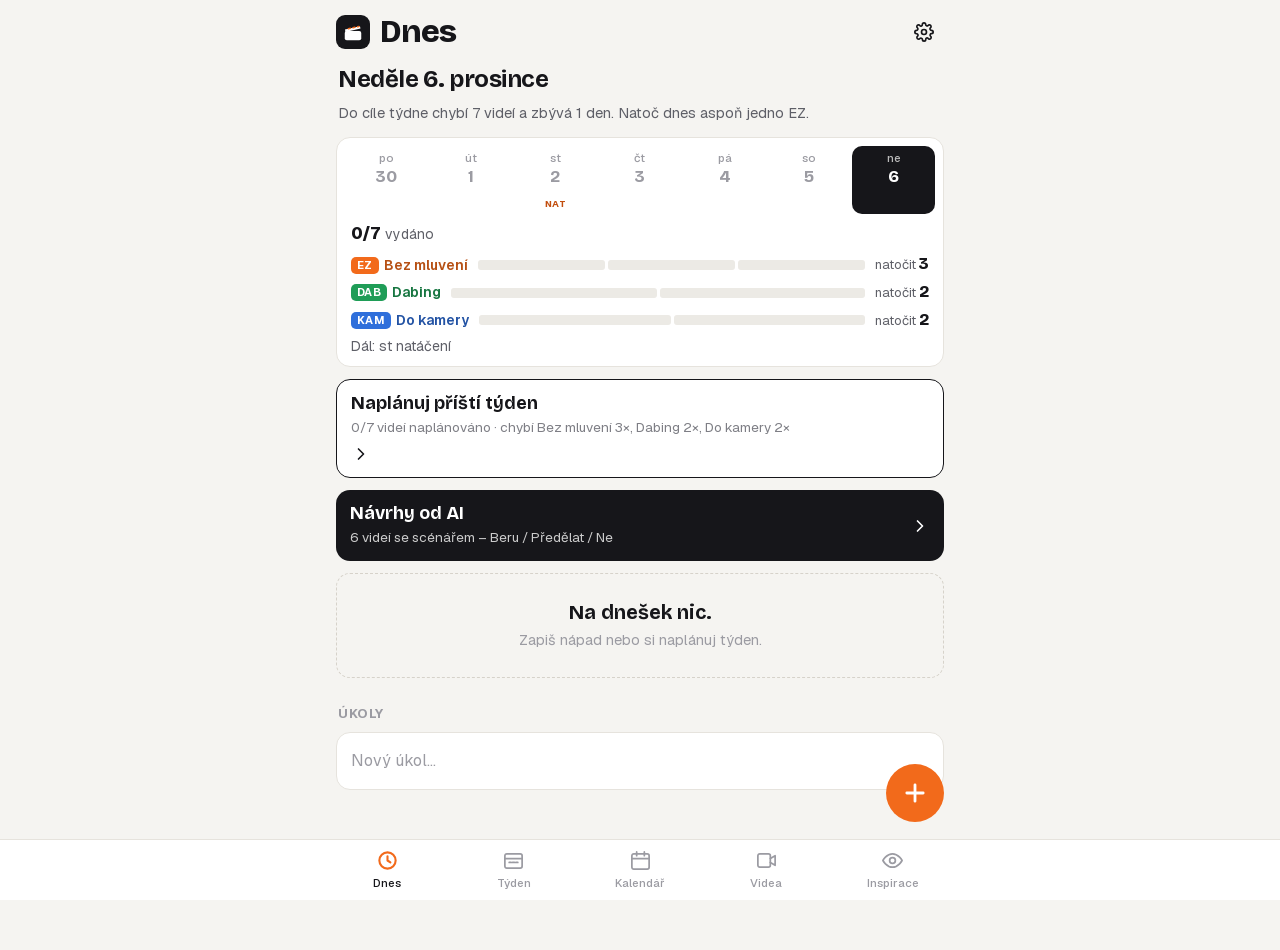
==== studio/index.html @ c2308251 "Studio 5.6.2: Návrhy od AI si pamatují původní znění, Claude se učí z tvých přepisů - Beru uloží k v" ====
<!doctype html>
<html lang="cs">
<head>
<meta charset="utf-8">
<meta name="viewport" content="width=device-width,initial-scale=1,maximum-scale=1,viewport-fit=cover">
<title>Studio</title>
<meta name="theme-color" content="#F5F4F1">
<meta name="apple-mobile-web-app-capable" content="yes">
<meta name="mobile-web-app-capable" content="yes">
<meta name="apple-mobile-web-app-status-bar-style" content="default">
<meta name="apple-mobile-web-app-title" content="Studio">
<link rel="manifest" href="manifest.webmanifest">
<link rel="apple-touch-icon" href="icons/apple-touch-icon.png">
<link rel="icon" href="icons/icon-192.png">
<link rel="preload" href="fonts/bricolage-latin.woff2" as="font" type="font/woff2" crossorigin>
<link rel="preload" href="fonts/geist-latin.woff2" as="font" type="font/woff2" crossorigin>
<style>
@font-face{font-family: 'Bricolage Grotesque'; font-style: normal; font-weight: 600 800; font-stretch: 100%; font-display: swap; src: url(fonts/bricolage-latin-ext.woff2) format('woff2'); unicode-range: U+0100-02BA, U+02BD-02C5, U+02C7-02CC, U+02CE-02D7, U+02DD-02FF, U+0304, U+0308, U+0329, U+1D00-1DBF, U+1E00-1E9F, U+1EF2-1EFF, U+2020, U+20A0-20AB, U+20AD-20C4, U+2113, U+2C60-2C7F, U+A720-A7FF;}
@font-face{font-family: 'Bricolage Grotesque'; font-style: normal; font-weight: 600 800; font-stretch: 100%; font-display: swap; src: url(fonts/bricolage-latin.woff2) format('woff2'); unicode-range: U+0000-00FF, U+0131, U+0152-0153, U+02BB-02BC, U+02C6, U+02DA, U+02DC, U+0304, U+0308, U+0329, U+2000-206F, U+20AC, U+2122, U+2191, U+2193, U+2212, U+2215, U+FEFF, U+FFFD;}
@font-face{font-family: 'Geist'; font-style: normal; font-weight: 400 700; font-display: swap; src: url(fonts/geist-latin-ext.woff2) format('woff2'); unicode-range: U+0100-02BA, U+02BD-02C5, U+02C7-02CC, U+02CE-02D7, U+02DD-02FF, U+0304, U+0308, U+0329, U+1D00-1DBF, U+1E00-1E9F, U+1EF2-1EFF, U+2020, U+20A0-20AB, U+20AD-20C4, U+2113, U+2C60-2C7F, U+A720-A7FF;}
@font-face{font-family: 'Geist'; font-style: normal; font-weight: 400 700; font-display: swap; src: url(fonts/geist-latin.woff2) format('woff2'); unicode-range: U+0000-00FF, U+0131, U+0152-0153, U+02BB-02BC, U+02C6, U+02DA, U+02DC, U+0304, U+0308, U+0329, U+2000-206F, U+20AC, U+2122, U+2191, U+2193, U+2212, U+2215, U+FEFF, U+FFFD;}
:root{
  --bg:#F5F4F1;--surf:#FFFFFF;--sunk:#ECEAE5;--line:#E6E3DD;--line2:#D6D2CA;
  --ink:#16161A;--tx2:#5E5F67;--tx3:#9B9BA2;
  --brand:#F26A1B;--brand-ink:#C24E0E;--brand-soft:#FFF0E5;
  --bad:#C2362B;
  --pub:#1F9D57;--pub-soft:#E2F4E9;--pub-ink:#157444;
  --fd:'Bricolage Grotesque',ui-sans-serif,system-ui,sans-serif;
  --fb:'Geist',ui-sans-serif,-apple-system,system-ui,sans-serif;
  --r:14px;--safe-b:env(safe-area-inset-bottom,0px);--safe-t:env(safe-area-inset-top,0px);
  color-scheme:light;
}
*{box-sizing:border-box;-webkit-tap-highlight-color:transparent;touch-action:manipulation}
[hidden]{display:none!important}
html,body{margin:0;background:var(--bg);color:var(--ink);font:16px/1.45 var(--fb);-webkit-font-smoothing:antialiased;font-feature-settings:"tnum" 0}
body{min-height:100dvh;padding-top:var(--safe-t)}
button,input,select,textarea{font:inherit;color:inherit}
button{cursor:pointer;border:0;background:none;padding:0}
a{color:var(--brand-ink)}
svg{width:20px;height:20px;fill:none;stroke:currentColor;stroke-width:2;stroke-linecap:round;stroke-linejoin:round;flex:none}
.wrap{max-width:640px;margin:0 auto;padding:0 16px}
main.wrap{padding-bottom:calc(160px + var(--safe-b))}

/* hlavička */
.top{position:sticky;top:0;z-index:5;background:var(--bg)}
.top .wrap{display:flex;align-items:center;gap:10px;height:64px}
.logo{width:34px;height:34px;border-radius:9px;background:var(--ink);display:grid;place-items:center;flex:none}
.logo svg{width:22px;height:22px;stroke:none}
.top h1{font:800 32px/1 var(--fd);letter-spacing:-.03em;margin:0;flex:1}
#topx{display:flex;gap:6px}

/* spodní lišta */
.tabs{position:fixed;left:0;right:0;bottom:0;z-index:6;background:var(--surf);border-top:1px solid var(--line);padding-bottom:var(--safe-b)}
.tabs .wrap{display:flex;padding:0 4px}
.tabs button{flex:1;display:flex;flex-direction:column;align-items:center;gap:3px;padding:9px 0 8px;font-size:11.5px;font-weight:500;color:var(--tx3)}
.tabs button svg{width:23px;height:23px;stroke-width:1.8}
.tabs button.on{color:var(--ink)}
.tabs button.on svg{color:var(--brand);stroke-width:2.2}

/* typografie */
h2{font:700 13px/1.2 var(--fb);letter-spacing:.04em;text-transform:uppercase;color:var(--tx3);margin:28px 2px 10px;display:flex;align-items:center;gap:8px}
h2 .cnt{color:var(--tx3);font-weight:500;letter-spacing:0}
.muted{color:var(--tx3);font-size:14.5px;margin:4px 2px 10px}
.hint{display:block;color:var(--tx3);font-size:13.5px;margin:6px 2px 0;text-decoration:none}
a.hint{color:var(--brand-ink)}
.hit{color:var(--brand)!important}
.late{color:var(--bad)}
.l{display:block;font-size:13px;font-weight:600;color:var(--tx2);margin:16px 2px 6px}
.date{font:700 24px/1.15 var(--fd);letter-spacing:-.02em;margin:2px 2px 16px;color:var(--ink)}

/* tlačítka */
.btn{display:inline-flex;align-items:center;justify-content:center;gap:6px;height:42px;padding:0 16px;border-radius:99px;background:var(--surf);border:1px solid var(--line2);font-size:15px;font-weight:600;white-space:nowrap;color:var(--ink)}
.btn:active{transform:scale(.98)}
.btn.sm{height:34px;padding:0 13px;font-size:14px}
.btn.pri{background:var(--brand);border-color:var(--brand);color:#fff}
.btn.full{width:100%}
.btn.big{height:52px;font-size:16.5px}
.btn.big svg{width:20px;height:20px;stroke-width:2.6}
.btn.quiet{background:none;border-color:transparent;color:var(--tx2)}
.btn.danger{color:var(--bad)}
.btn:disabled{opacity:.5}
.btn svg{width:17px;height:17px}
.ico{width:40px;height:40px;display:grid;place-items:center;border-radius:99px;color:var(--ink)}
.ico:active{background:var(--sunk)}
.ico.sm{width:30px;height:30px;color:var(--tx3)}
.ico.sm svg{width:16px;height:16px}
.btnrow{display:flex;gap:8px;flex-wrap:wrap;margin-top:12px}
.btnrow .btn{flex:1}
.btnrow.end .btn{flex:none}
.btnrow .sp{flex:1}
.btnrow input{flex:1;min-width:0}

/* formuláře */
input,textarea,select{width:100%;background:var(--surf);border:1px solid var(--line2);border-radius:12px;padding:11px 13px;font-size:16px;outline:none;-webkit-appearance:none;appearance:none}
input:focus,textarea:focus,select:focus{border-color:var(--ink)}
textarea{resize:none;line-height:1.45;display:block}
input::placeholder,textarea::placeholder{color:var(--tx3)}
.modal input+input,.modal input+textarea,.modal textarea+input{margin-top:8px}
.g2{display:grid;grid-template-columns:1fr 1fr;gap:8px;margin-top:8px}
.g2 input{margin:0!important}

/* seznamy */
.list{background:var(--surf);border:1px solid var(--line);border-radius:var(--r);overflow:hidden}
.row{display:flex;align-items:center;gap:12px;padding:12px 14px;border-top:1px solid var(--line);min-height:56px}
.list>.row:first-child,.list>:first-child{border-top:0}
.row .rt{flex:1;min-width:0}
.row .rt b{display:block;font-weight:600;font-size:16px;line-height:1.3;overflow-wrap:anywhere}
.row .rt small{display:block;color:var(--tx3);font-size:13.5px;margin-top:2px;overflow:hidden;text-overflow:ellipsis;white-space:nowrap}
.row .rt span{display:block}
.row .btns{display:flex;gap:6px;flex:none}
.row[data-open],.row[data-pick],.row[data-rb]{cursor:pointer}
.row .lbl{display:block;font-size:12px;font-weight:700;letter-spacing:.03em;text-transform:uppercase;color:var(--tx3);margin-bottom:1px}
.row.k-late .lbl{color:var(--bad)}
.row.k-pub .lbl,.row .lbl:not(.s):not(.t){}
.row.k-pub .lbl,.row .lbl.p{color:var(--pub-ink)}
.row.k-shoot .lbl,.row .lbl.s{color:var(--tx2)}
.row .lbl.t{color:var(--ink)}
.row.isdone .rt b{color:var(--tx3);text-decoration:line-through}
.row.add{padding:4px 6px}
.row.add input{border:0;padding:10px 8px}
.row.task{gap:10px}
.row.task .rt span{font-size:16px}
.tick{width:26px;height:26px;border-radius:50%;border:1.6px solid var(--line2);display:grid;place-items:center;flex:none;color:transparent}
.tick svg{width:15px;height:15px;stroke-width:3}
.row.task.done .tick{background:var(--brand);border-color:var(--brand);color:#fff}
.row.task.done .rt span{color:var(--tx3);text-decoration:line-through}
.okm{color:var(--brand);display:grid;place-items:center;width:34px}
.dot{width:9px;height:9px;border-radius:50%;flex:none;background:var(--line2)}
.dot.s-idea{background:var(--line2)}
.dot.s-script{background:none;box-shadow:inset 0 0 0 2px var(--ink)}
.dot.s-shot{background:none;box-shadow:inset 0 0 0 2.5px var(--brand)}
.dot.s-done{background:var(--brand)}
h2 .dot{width:8px;height:8px}
.num{text-align:right;flex:none}
.num b{display:block;font:800 21px/1.05 var(--fd);letter-spacing:-.02em}
.num small{display:block;color:var(--tx3);font-size:12px;margin-top:2px}

/* dnes */
.term{display:flex;align-items:baseline;gap:10px;padding:12px 14px;border-radius:var(--r);background:var(--ink);color:#fff;margin-bottom:12px}
.term b{font:700 18px/1.2 var(--fd);flex:1}
.term span{color:#FFB98F;font-weight:600;font-size:15px}
.shootday{display:flex;align-items:center;width:100%;text-align:left;gap:10px;padding:13px 14px;border-radius:var(--r);background:var(--brand-soft);border:1px solid #F8CFB3;margin-bottom:12px;color:var(--brand-ink)}
.shootday span{flex:1}.shootday b{display:block;font:700 18px/1.2 var(--fd)}.shootday small{color:var(--brand-ink);opacity:.8;font-size:13.5px}
.calm{padding:26px 16px;text-align:center;border:1px dashed var(--line2);border-radius:var(--r)}
.calm b{display:block;font:700 20px/1.2 var(--fd);margin-bottom:4px}
.calm span{color:var(--tx3);font-size:14.5px}
.quick{margin-top:20px}
.quick.top{margin:0 0 12px}
.quick input{height:50px;border-radius:99px;padding:0 20px;background:var(--surf)}

/* týden */
.wknav{display:flex;align-items:center;gap:6px;margin:0 -6px 10px}
.wknav b{flex:1;font:700 20px/1.2 var(--fd);letter-spacing:-.01em;padding-left:2px}
.modal .wknav b{font-size:17px}
.counter{padding:2px 2px 14px}
.counter .big{display:flex;align-items:baseline;gap:8px}
.counter .big b{font:800 48px/1 var(--fd);letter-spacing:-.04em}
.counter .big span{color:var(--tx2);font-size:15px}
.cchips{display:flex;flex-wrap:wrap;gap:6px;margin-top:10px}
.cchips span{font-size:13.5px;padding:5px 11px;border-radius:99px;background:var(--surf);border:1px solid var(--line);color:var(--tx2)}
.cchips span b{color:var(--ink);font-weight:700}
.cchips span.full{background:var(--brand-soft);border-color:#F8CFB3;color:var(--brand-ink)}
.cchips span.full b{color:var(--brand-ink)}
.seg{display:flex;background:var(--sunk);border-radius:99px;padding:3px;margin-bottom:14px}
.seg button{flex:1;height:36px;border-radius:99px;font-size:14.5px;font-weight:600;color:var(--tx2)}
.seg button.on{background:var(--surf);color:var(--ink);box-shadow:0 0 0 1px var(--line)}
.pool{margin-bottom:14px}
.pool small{display:block;color:var(--tx3);font-size:13px;margin:0 2px 6px}
.pool div{display:flex;gap:6px;overflow-x:auto;scrollbar-width:none;margin:0 -16px;padding:0 16px}
.pool div::-webkit-scrollbar{display:none}
.pchip{flex:none;height:34px;padding:0 13px;border-radius:99px;background:var(--surf);border:1px dashed var(--line2);font-size:14px;font-weight:500;max-width:220px;overflow:hidden;text-overflow:ellipsis;white-space:nowrap}
.wlist{background:var(--surf);border:1px solid var(--line);border-radius:var(--r);overflow:hidden}
.wd{padding:12px 14px 10px;border-top:1px solid var(--line)}
.wd:first-child{border-top:0}
.wd.tod{background:#FFFAF6}
.wd.past{opacity:.6}
.wdh{display:flex;align-items:baseline;flex-wrap:wrap;gap:4px 8px;margin-bottom:6px}
.wdh b{font:700 17px/1.2 var(--fd)}
.wd.tod .wdh b{color:var(--brand)}
.wdh span{color:var(--tx3);font-size:13.5px}
.wdh em{font-style:normal;font-size:12px;font-weight:600;color:var(--brand-ink);background:var(--brand-soft);padding:1px 7px;border-radius:99px}
.wdh i{font-style:normal;font-size:12px;font-weight:600;color:#fff;background:var(--ink);padding:1px 7px;border-radius:99px}
.slot{display:flex;align-items:flex-start;gap:8px;padding:3px 0}
.sl{width:58px;flex:none;font-size:12.5px;font-weight:600;color:var(--tx3);padding-top:8px}
.sv{flex:1;min-width:0;display:flex;flex-wrap:wrap;gap:5px;align-items:center}
.vchip{display:inline-flex;align-items:center;gap:2px;max-width:100%;padding:5px 4px 5px 11px;border-radius:99px;background:var(--sunk);font-size:14px;font-weight:500;cursor:pointer}
.vchip>button{display:grid;place-items:center;width:22px;height:22px;color:var(--tx3)}
.vchip>button svg{width:13px;height:13px}
.vchip.k-date{--cc:var(--pub);background:color-mix(in srgb,var(--cc) 15%,#fff);color:color-mix(in srgb,var(--cc) 72%,#000)}
.vchip.k-date.s-done{background:var(--cc);color:#fff}
.vchip.k-date.s-done>button{color:#ffffffb0}
.vchip.k-shoot{background:var(--sunk);color:var(--tx2)}
.vchip.k-shoot.s-shot,.vchip.k-shoot.s-done{text-decoration:line-through;color:var(--tx3)}
.row.day .rt .vchip{padding-right:11px;margin:2px 4px 2px 0}
.slin{flex:1;min-width:90px;border:0;background:none;padding:6px 4px;font-size:15px;border-radius:8px}
.slin.act,.slin:focus{background:var(--brand-soft)}
.row.day{align-items:flex-start}
.row.day .dl{width:34px;flex:none;padding-top:3px}
.row.day .dl b{display:block;font:700 16px/1.1 var(--fd)}
.row.day .dl small{color:var(--tx3);font-size:12.5px}
.row.day.tod .dl b{color:var(--brand)}
.row.day .rt{display:flex;flex-wrap:wrap;align-items:center}
.row.day .rt>small{color:var(--tx3)}
.tchip{font-size:12.5px;font-weight:600;color:#fff;background:var(--ink);padding:3px 9px;border-radius:99px;margin:2px 4px 2px 0}
.shline{display:block;width:100%;text-align:left;font-size:13.5px;color:var(--tx2);padding:4px 0;white-space:nowrap;overflow:hidden;text-overflow:ellipsis}
.claude{display:flex;gap:8px;margin-top:22px}
.claude .btn{flex:1}

/* kalendář */
.mgrid{background:var(--surf);border:1px solid var(--line);border-radius:var(--r);overflow:hidden}
.mhead{display:grid;grid-template-columns:repeat(7,1fr);border-bottom:1px solid var(--line)}
.mhead span{text-align:center;font-size:12px;font-weight:600;color:var(--tx3);padding:7px 0}
.mcells{display:grid;grid-template-columns:repeat(7,1fr)}
.mc{min-height:76px;border-right:1px solid var(--line);border-bottom:1px solid var(--line);padding:4px 3px;display:flex;flex-direction:column;gap:2px;align-items:stretch;text-align:left;overflow:hidden}
.mc:nth-child(7n){border-right:0}
.mc .dn_{font-size:13px;font-weight:600;padding:1px 3px;align-self:flex-start;border-radius:6px}
.mc.out{background:#FAF9F7}
.mc.out .dn_{color:var(--tx3)}
.mc.today .dn_{background:var(--brand);color:#fff}
.mc.sel{box-shadow:inset 0 0 0 2px var(--ink)}
.c{display:block;font-size:10.5px;line-height:1.25;padding:1px 4px;border-radius:4px;white-space:nowrap;overflow:hidden;text-overflow:ellipsis}
.c.k-pub{--cc:var(--pub);background:color-mix(in srgb,var(--cc) 16%,#fff);color:color-mix(in srgb,var(--cc) 72%,#000);box-shadow:inset 2px 0 0 var(--cc)}
.c.k-pub.dn{background:var(--cc);color:#fff;opacity:1;text-decoration:none}
.c.k-shoot{background:var(--sunk);color:var(--tx2)}
.c.k-term{background:var(--ink);color:#fff}
.c.dn{opacity:.45;text-decoration:line-through}
.more{font-size:10.5px;color:var(--tx3);padding-left:4px}
.modal .mc{min-height:46px}
.legend{display:flex;gap:6px;margin:10px 2px 0}
.legend .c{font-size:12px;padding:2px 8px}
.daypanel{margin-top:6px}
.daypanel h2{text-transform:none;letter-spacing:-.01em;font:700 20px/1.2 var(--fd);color:var(--ink)}

/* filtry */
.fchips{display:flex;gap:6px;overflow-x:auto;scrollbar-width:none;margin:0 -16px 12px;padding:2px 16px}
.fchips::-webkit-scrollbar{display:none}
.fchips button{flex:none;height:36px;padding:0 14px;border-radius:99px;background:var(--surf);border:1px solid var(--line2);font-size:14.5px;font-weight:600;color:var(--tx2)}
.fchips button.on{background:var(--ink);border-color:var(--ink);color:#fff}
.fchips button.add{border-style:dashed;color:var(--tx3)}
.fchips.wrapc{flex-wrap:wrap;overflow:visible;margin:0 0 4px;padding:0}

/* panely */
.panel{background:var(--surf);border:1px solid var(--line);border-radius:var(--r);padding:14px}
.panel p{margin:0 0 10px;color:var(--tx2);font-size:14.5px;line-height:1.5}
.panel .l:first-child{margin-top:0}
.tags{display:flex;flex-wrap:wrap;gap:5px;margin-bottom:12px}
.tags span{font-size:13px;font-weight:600;padding:4px 10px;border-radius:99px;background:var(--brand-soft);color:var(--brand-ink)}
.learn{border:1px solid var(--ink);border-radius:var(--r);padding:12px 14px;margin-top:12px}
.learn .lh{display:flex;align-items:baseline;gap:8px;margin-bottom:6px}
.learn .lh b{font:700 18px/1.2 var(--fd)}
.learn .lh small{color:var(--tx3);font-size:13px}
.learn .lr{display:flex;flex-wrap:wrap;align-items:center;gap:5px;margin-top:6px}
.learn .lr span{font-size:13px;color:var(--tx3);width:70px}
.learn .lr i{font-style:normal;font-size:13.5px;padding:3px 9px;border-radius:99px;background:var(--sunk)}
.learn .lr i b{color:var(--brand)}
.creator{background:var(--surf);border:1px solid var(--line);border-radius:var(--r);margin-bottom:10px;overflow:hidden}
.creator .ch{display:flex;align-items:center;gap:10px;padding:12px 14px;cursor:pointer}
.creator .ch .rt{flex:1;min-width:0}
.creator .ch b{font:700 18px/1.2 var(--fd)}
.creator .ch small{display:block;color:var(--tx3);font-size:13.5px}
.creator .row.rb{min-height:50px;padding:10px 14px}
.creator .row.rb .rt span{font-size:15px;white-space:nowrap;overflow:hidden;text-overflow:ellipsis}
.creator>.btn{margin:4px 6px 8px}
.ratio{flex:none;min-width:52px;text-align:center;font:800 16px/1 var(--fd);padding:7px 6px;border-radius:9px;background:var(--sunk);color:var(--tx2)}
.ratio.hit{background:var(--brand);color:#fff!important}
.bignum{display:flex;align-items:center;gap:14px;padding:20px 4px 4px}
.bignum b{font:800 60px/1 var(--fd);letter-spacing:-.04em}
.bignum span{color:var(--tx2);font-size:14.5px;line-height:1.4}

/* nastavení */
.schr{display:flex;align-items:center;gap:8px;margin-bottom:8px}
.schr input{flex:1;min-width:0}
.stepper{display:flex;align-items:center;border:1px solid var(--line2);border-radius:99px;height:42px}
.stepper button{width:36px;height:40px;font-size:19px;color:var(--tx2)}
.stepper b{min-width:30px;text-align:center;font:700 16px var(--fd)}
.olist{padding-left:20px;margin:0 0 12px;color:var(--tx2);font-size:14.5px}
.olist li{margin-bottom:6px}
code{font-size:13px;background:var(--sunk);padding:1px 5px;border-radius:5px}

/* detail videa */
.sheet{position:fixed;inset:0;z-index:20;background:var(--bg);overflow-y:auto;-webkit-overflow-scrolling:touch;padding-top:var(--safe-t);animation:up .18s ease-out}
@keyframes up{from{transform:translateY(16px);opacity:.4}}
.sheet .bar{position:sticky;top:0;z-index:3;background:var(--bg)}
.sheet .bar .wrap{display:flex;align-items:center;gap:4px;height:56px}
.saved{font-size:13px;color:var(--tx3);margin-right:auto;margin-left:4px}
.ed{padding-bottom:calc(120px + var(--safe-b))}
textarea.ttl{border:0;background:none;padding:2px 0;font:800 30px/1.12 var(--fd);letter-spacing:-.025em;border-radius:0}
.steps{display:flex;gap:4px;margin:14px 0 12px}
.steps button{flex:1;display:flex;flex-direction:column;align-items:center;gap:5px;font-size:12.5px;font-weight:600;color:var(--tx3);padding:4px 0}
.steps button span{width:30px;height:30px;border-radius:50%;border:1.6px solid var(--line2);display:grid;place-items:center;font:700 13px var(--fd);color:var(--tx3);background:var(--surf)}
.steps button span svg{width:15px;height:15px;stroke-width:3}
.steps button.on{color:var(--ink)}
.steps button.on span{background:var(--brand);border-color:var(--brand);color:#fff}
.steps button.cur span{box-shadow:0 0 0 3px var(--brand-soft)}
.ed .fld{margin-top:10px}
.ed h2{margin-top:26px}
.part{background:var(--surf);border:1px solid var(--line);border-radius:var(--r);padding:6px 14px 10px;margin-bottom:8px}
.part .ph{display:flex;align-items:center;justify-content:space-between;font-size:12.5px;font-weight:700;color:var(--tx3);padding-top:4px}
.part .ph input{border:0;padding:4px 0;font-weight:700;font-size:15px;color:var(--ink)}
.part textarea,.part input{border:0;padding:6px 0;border-radius:0;font-size:16.5px}
.part textarea.see{font-size:15px;color:var(--tx2);border-top:1px dashed var(--line);padding-top:7px}
.hl{display:block;font-size:11.5px;font-weight:700;letter-spacing:.04em;text-transform:uppercase;color:var(--tx3);margin-top:8px}
.h3c{display:inline-flex;gap:4px;margin-left:auto;text-transform:none;letter-spacing:0}
.h3c i{font-style:normal;font-size:11.5px;font-weight:600;padding:2px 8px;border-radius:99px;background:var(--sunk);color:var(--tx3)}
.h3c i.ok{background:var(--brand-soft);color:var(--brand-ink)}
.dbtn{display:flex;flex-direction:column;align-items:flex-start;padding:10px 14px;border-radius:var(--r);background:var(--surf);border:1px solid var(--line);text-align:left}
.dbtn small{font-size:12.5px;color:var(--tx3);font-weight:600}
.dbtn b{font:700 17px/1.3 var(--fd);color:var(--tx3)}
.dbtn.set b{color:var(--ink)}
.chk{display:flex;align-items:center;gap:10px;margin:22px 2px 0;font-size:15px;color:var(--tx2)}
.chk input{width:20px;height:20px;accent-color:var(--brand);-webkit-appearance:auto;appearance:auto;flex:none}
.resbox .l{margin-top:10px}
textarea.notes{min-height:60px}
.foot{position:fixed;left:0;right:0;bottom:0;z-index:4;display:flex;align-items:center;gap:8px;padding:10px 16px calc(10px + var(--safe-b));background:var(--surf);border-top:1px solid var(--line);max-width:640px;margin:0 auto}
.foot .info{flex:1;font-size:13.5px;color:var(--tx2)}
.foot .info b{font:700 16px var(--fd);color:var(--ink)}

/* modal */
.modal{position:fixed;inset:0;z-index:40;background:#16161A59;display:flex;align-items:flex-end;justify-content:center;animation:fade .15s}
@keyframes fade{from{opacity:0}}
.modal .box{background:var(--bg);width:100%;max-width:560px;max-height:88dvh;overflow-y:auto;border-radius:20px 20px 0 0;padding:20px 16px calc(14px + var(--safe-b))}
.modal .box h3{margin:0 0 8px;font:800 24px/1.15 var(--fd);letter-spacing:-.02em}
.modal .muted{margin-top:-2px}
.modal .part{margin-bottom:0}
.numset .l{margin-top:12px}

/* toast */
#toast{position:fixed;left:50%;bottom:calc(88px + var(--safe-b));transform:translate(-50%,20px);background:var(--ink);color:#fff;padding:10px 16px;border-radius:99px;font-size:14.5px;font-weight:500;opacity:0;pointer-events:none;transition:.2s;z-index:60;max-width:90vw;text-align:center}
#toast.show{opacity:1;transform:translate(-50%,0)}

/* čtečka */
#prompter{position:fixed;inset:0;z-index:50;background:#0B0B0D;color:#F5F4F1}
#prompter .scroll{position:absolute;inset:0;overflow-y:auto;scrollbar-width:none}
#prompter .scroll::-webkit-scrollbar{display:none}
#prompter .txt{padding:45vh 7vw 80vh;font-weight:600;line-height:1.45;white-space:pre-wrap;word-break:break-word;font-family:var(--fb)}
#prompter .txt .sec{color:#FFB98F;font-size:.4em;display:block;margin:1.4em 0 .3em;font-weight:600}
#prompter.mirror .txt{transform:scaleX(-1)}
#prompter .guide{position:absolute;left:0;right:0;top:38vh;height:1px;background:#F26A1B80;pointer-events:none}
#prompter .ctl{position:absolute;left:0;right:0;bottom:0;padding:12px 14px calc(12px + var(--safe-b));background:#0B0B0Df0;border-top:1px solid #222;display:flex;gap:8px;align-items:center;flex-wrap:wrap;justify-content:center;transition:opacity .3s}
#prompter.playing .ctl{opacity:.1}
#prompter .ctl .btn{background:#1C1C20;border-color:#2C2C32;color:#fff}
#prompter .ctl .btn.pri{background:var(--brand);border-color:var(--brand)}
#prompter .ctl label{font-size:12.5px;color:#999;display:flex;align-items:center;gap:6px}
#prompter .ctl input[type=range]{width:110px;padding:0;accent-color:var(--brand);background:none;border:0;-webkit-appearance:auto;appearance:auto}
#prompter .close{position:absolute;top:calc(10px + var(--safe-t));right:12px;z-index:2;color:#fff;background:#1C1C20}

@media (min-width:700px){
  .mc{min-height:92px}
  .c{font-size:11.5px}
}

/* týden na Dnes */
.wpanel{background:var(--surf);border:1px solid var(--line);border-radius:var(--r);padding:8px 8px 10px;margin-bottom:12px;cursor:pointer}
.wstrip{display:grid;grid-template-columns:repeat(7,1fr);gap:2px}
.wsd_{display:flex;flex-direction:column;align-items:center;gap:1px;padding:4px 0;border-radius:10px}
.wsd_ small{font-size:11.5px;color:var(--tx3);font-weight:500}
.wsd_ b{font:700 17px/1.2 var(--fd)}
.wsd_.tod{background:var(--ink);color:#fff}
.wsd_.tod small{color:#bbb}
.wsd_.past b{color:var(--tx3)}
.wsd_ span{display:flex;gap:3px;height:7px;align-items:center}
.wsd_ i{width:6px;height:6px;border-radius:50%}
.wsd_ i.p{--cc:var(--pub);box-shadow:inset 0 0 0 1.5px var(--cc)}
.wsd_ i.p.ok{background:var(--cc);box-shadow:none}
.wsd_ i.s{background:var(--tx3)}
.wsd_.tod i.s{background:#aaa}
.wline{font-size:14px;color:var(--tx2);padding:8px 6px 0;line-height:1.4}
.wline b{font:800 18px var(--fd);color:var(--ink)}
.wline .z{color:var(--brand-ink);font-weight:600}
.shootday.plan{background:var(--surf);border-color:var(--ink);color:var(--ink)}
.shootday.plan small{color:var(--tx2)}
/* checklisty v detailu */
.chkb{margin-top:12px;background:var(--surf);border:1px solid var(--line);border-radius:var(--r);overflow:hidden}
.chkb .list{border:0;border-top:1px solid var(--line);border-radius:0}
.chkhead{display:flex;align-items:center;gap:10px;width:100%;padding:12px 14px;text-align:left}
.chkhead b{flex:1;font-weight:600}
.chkhead span{font:800 16px var(--fd);color:var(--brand)}
.chkb.full .chkhead span{color:var(--tx3)}
.chev{display:grid;color:var(--tx3);transition:transform .15s}
.chev svg{width:16px;height:16px}
.chev.o{transform:rotate(90deg)}
.row.task.on .tick{background:var(--brand);border-color:var(--brand);color:#fff}
h2 .btn{text-transform:none;letter-spacing:0}
.row.hk{align-items:flex-start;cursor:pointer}
.row.hk .rt span{font-size:15px;margin-bottom:3px}
.row.hk em{font-style:normal;font-size:11px;font-weight:700;text-transform:uppercase;letter-spacing:.04em;color:var(--tx3);margin-right:4px}
#hbank{margin:0 0 4px}
a.btn{text-decoration:none}

/* rychle zapsat */
.fab{position:fixed;right:max(16px,calc(50% - 304px));bottom:calc(78px + var(--safe-b));z-index:7;width:58px;height:58px;border-radius:50%;background:var(--brand);color:#fff;display:grid;place-items:center}
.fab svg{width:28px;height:28px;stroke-width:2.4}
.fab:active{transform:scale(.94)}
.capin{display:flex;gap:8px;margin-top:2px}
.capin input{flex:1;min-width:0;height:50px}
.capin .btn{height:50px}
#cm{margin:6px 0 10px}
.row .chev{color:var(--tx3);display:grid}
.row .chev svg{width:16px;height:16px}
.stack .btn{width:100%}
.nosel button{-webkit-user-select:none;user-select:none;-webkit-touch-callout:none}
#cbtns{margin-top:12px}

/* typy dnů */
:root{--ty-shoot:#C24E0E;--ty-edit:#2F6FDB;--ty-write:#8B5CF6;--ty-plan:#0E9AA7;--ty-off:#8A8A90}
.ty-shoot{--tc:var(--ty-shoot)}.ty-edit{--tc:var(--ty-edit)}.ty-write{--tc:var(--ty-write)}.ty-plan{--tc:var(--ty-plan)}.ty-off{--tc:var(--ty-off)}
em.ty{font-style:normal;font-size:12px;font-weight:700;padding:2px 8px;border-radius:99px;color:var(--tc);background:color-mix(in srgb,var(--tc) 12%,#fff);margin-right:4px}
.wdh em.ty{margin:0}
.dtypes{margin-bottom:10px}
.dtypes button{color:var(--tc);border-color:color-mix(in srgb,var(--tc) 35%,#fff)}
.dtypes button.on{background:var(--tc);border-color:var(--tc);color:#fff}
.daybox{background:var(--surf);border:1px solid var(--line);border-left:4px solid var(--tc);border-radius:var(--r);padding:12px 14px;margin-bottom:12px}
.daybox>b{display:block;font:700 18px/1.2 var(--fd);color:var(--tc)}
.daybox>small{display:block;color:var(--tx2);font-size:13.5px;margin:2px 0 0}
.daybox .list{margin-top:10px;border-radius:12px}
.wsd_ u{display:block;height:13px;font-size:9.5px;font-weight:700;text-decoration:none;color:var(--tc,transparent);text-transform:uppercase;letter-spacing:.02em}
.wsd_.tod u{color:#fff}
.wline.ahead{padding-top:4px;color:var(--tx2)}

/* kategorie */
.cats{display:grid;gap:7px;padding:10px 6px 2px}
.counter .cats{padding:12px 0 0}
.catrow{display:grid;grid-template-columns:minmax(70px,auto) 1fr auto;align-items:center;gap:10px}
.catrow .cn{font-size:14px;font-weight:600;color:color-mix(in srgb,var(--cc) 75%,#000);white-space:nowrap;overflow:hidden;text-overflow:ellipsis;max-width:130px}
.catrow .bars{display:flex;gap:3px}
.catrow .bars i{flex:1;height:10px;border-radius:3px;background:var(--sunk)}
.catrow .bars i.p{background:none;box-shadow:inset 0 0 0 1.5px var(--cc)}
.catrow .bars i.r{background:color-mix(in srgb,var(--cc) 45%,#fff)}
.catrow .bars i.d{background:var(--cc)}
.catrow .cx{font-size:13px;color:var(--tx2);white-space:nowrap}
.catrow .cx b{font:800 16px var(--fd);color:var(--ink)}
.catrow .cx.ok{color:var(--tx3)}
.counter .big b small{font-size:22px;color:var(--tx3);font-weight:700}
.catchips button{display:inline-flex;align-items:center;gap:6px}
.catchips button i{width:9px;height:9px;border-radius:50%;background:var(--cc)}
.catchips button.on{background:var(--cc);border-color:var(--cc);color:#fff}
.catchips button.on i{background:#fff}
.catchips button.add i{display:none}
.row.vid{padding-left:0;gap:10px}
.cbar{width:4px;align-self:stretch;border-radius:0 3px 3px 0;background:var(--cc);flex:none;margin:-12px 0}
.row.vid .cn{font-weight:600}
.pchip i{display:inline-block;width:8px;height:8px;border-radius:50%;margin-right:5px;vertical-align:1px}
.schr .sw{width:34px;height:34px;border-radius:50%;flex:none;border:2px solid #fff;box-shadow:0 0 0 1px var(--line2)}
.swatches{display:flex;gap:8px;flex-wrap:wrap}
.swatches button{width:34px;height:34px;border-radius:50%;border:3px solid #fff;box-shadow:0 0 0 1px var(--line2)}
.swatches button.on{box-shadow:0 0 0 2px var(--ink)}
.wpl{display:flex;align-items:center;gap:10px;margin-top:8px}
.wpl b{width:80px;font-weight:600;font-size:15px}
.wpl select{flex:1;padding:9px 12px}

/* velký kalendář */
body.wide main.wrap,body.wide .top .wrap{max-width:1100px}
.mgrid.big{margin:0 -16px;border-radius:0;border-left:0;border-right:0}
.mgrid.big .mc{min-height:104px;padding:4px 3px 5px;gap:3px}
.mgrid.big .c{white-space:normal;display:-webkit-box;-webkit-line-clamp:2;-webkit-box-orient:vertical;font-size:11px;line-height:1.25;padding:2px 4px;word-break:break-word}
.mc .dh{display:flex;align-items:center;justify-content:space-between;gap:2px;width:100%}
.mc .dh em{font-style:normal;font-size:9.5px;font-weight:700;text-transform:uppercase;color:var(--tc);letter-spacing:.02em}
.mc[class*="ty-"]{background:color-mix(in srgb,var(--tc) 6%,#fff)}
.mc.out[class*="ty-"]{background:#FAF9F7}
.mgrid.pick .mc{min-height:52px;align-items:center}
.mgrid.pick .mc .dh{justify-content:center;flex-direction:column}
.dots{display:flex;flex-wrap:wrap;justify-content:center;gap:2px;max-width:40px}
.dots i,.legend .lg i{width:7px;height:7px;border-radius:50%;display:inline-block}
.dots i.sh,.legend .lg i.sh{background:var(--tx3)}
.dots i.tm,.legend .lg i.tm{background:var(--ink)}
.legend{flex-wrap:wrap;gap:6px 12px;align-items:center}
.legend .lg{display:inline-flex;align-items:center;gap:5px;font-size:12.5px;color:var(--tx2)}
.legend .lg i{width:9px;height:9px}
@media (min-width:700px){
  .mgrid.big{margin:0;border-radius:var(--r);border-left:1px solid var(--line);border-right:1px solid var(--line)}
  .mgrid.big .mc{min-height:130px}
  .mgrid.big .c{font-size:12px}
}
/* výběr dne */
.list.pk{max-height:52dvh;overflow-y:auto}
.row.pkd{width:100%;text-align:left;align-items:flex-start;min-height:52px;padding:10px 12px}
.row.pkd .dl{width:58px;flex:none}
.row.pkd .dl b{display:block;font:700 15px/1.1 var(--fd)}
.row.pkd .dl small{color:var(--tx3);font-size:12px}
.row.pkd .rt{display:flex;flex-wrap:wrap;gap:4px;align-items:center}
.row.pkd .rt .vchip{padding:3px 9px;font-size:13px;cursor:inherit}
.row.pkd .rt>small{color:var(--tx3)}
.row.pkd.sel{background:var(--brand-soft)}
.row.pkd.hint2 .dl b{color:var(--ty-shoot)}
.row.vid .rt small .cn{display:inline}

/* zkratky kategorií */
.ab{display:inline-block;font:800 11px/1 var(--fb);letter-spacing:.03em;padding:3px 6px;border-radius:5px;background:var(--cc);color:#fff;vertical-align:1px}
.ab0{font-weight:800;font-size:.8em;letter-spacing:.03em;margin-right:5px;opacity:.85}
.vchip.k-date.s-done .ab0{opacity:1}
.c b{font-weight:800;font-size:.9em}
.catrow .cn .ab{margin-right:2px}
.abin{width:64px!important;flex:none!important;text-transform:uppercase;text-align:center;padding:11px 6px}
/* sloty */
.sgrid{background:var(--surf);border:1px solid var(--line);border-radius:var(--r);overflow:hidden}
.sgh,.sgr{display:grid;grid-template-columns:44px repeat(3,1fr);gap:6px;align-items:stretch;padding:6px 8px}
.sgh{padding-top:9px;padding-bottom:2px}
.sgh span{font-size:12px;font-weight:600;color:var(--tx3);text-align:center}
.sgr{border-top:1px solid var(--line)}
.sgh+.sgr{border-top:0}
.sgr.tod{background:#FFFAF6}
.sgr.past{opacity:.55}
.sgr .sd{display:flex;flex-direction:column;justify-content:center}
.sgr .sd b{font:700 15px/1.1 var(--fd)}
.sgr .sd small{font-size:12px;color:var(--tx3)}
.sgr.tod .sd b{color:var(--brand)}
.sc{min-height:52px;border-radius:10px;border:1.5px dashed var(--line2);display:flex;flex-direction:column;align-items:center;justify-content:center;gap:2px;padding:4px;overflow:hidden;-webkit-user-select:none;user-select:none;-webkit-touch-callout:none}
.sc i{font-style:normal;font-size:12.5px;color:var(--tx3)}
.sc.on{border:0;background:color-mix(in srgb,var(--cc) 16%,#fff)}
.sc.on b{font:800 15px/1 var(--fd);color:color-mix(in srgb,var(--cc) 80%,#000);letter-spacing:.02em}
.sc small{font-size:11px;line-height:1.2;color:var(--tx2);max-width:100%;overflow:hidden;text-overflow:ellipsis;white-space:nowrap}
.sc small.miss{color:var(--bad)}
.sgrid.one .sgr{grid-template-columns:repeat(3,1fr);border:0;padding:8px}
.slot.ps .sl{display:flex;flex-direction:column;align-items:flex-start;gap:2px;padding-top:5px}
.slot.ps .sl small{font-size:11.5px;color:var(--tx3)}
.vchip.k-slot,.c.k-slot{background:none!important;box-shadow:inset 0 0 0 1.5px var(--cc);color:color-mix(in srgb,var(--cc) 75%,#000);border-style:dashed}
.c.k-slot{box-shadow:none;border:1.5px dashed var(--cc);opacity:.9}
.vchip.k-slot.fit{background:color-mix(in srgb,var(--cc) 14%,#fff)!important;font-weight:700}
.row.pkd.fit .dl b{color:var(--brand)}
.catpick{display:grid;gap:8px}
.catpick button{display:flex;align-items:center;gap:12px;padding:12px 14px;border-radius:var(--r);background:var(--surf);border:1.5px solid color-mix(in srgb,var(--cc,#999) 40%,#fff);text-align:left}
.catpick button b{font:800 15px var(--fd);min-width:46px;text-align:center;padding:6px 0;border-radius:8px;background:var(--cc,#999);color:#fff}
.catpick button span{font-size:16px;font-weight:600}
.catpick button.on{background:color-mix(in srgb,var(--cc) 14%,#fff)}
.catpick button.none{--cc:#9B9BA2}
#cfmt.need button{animation:shake .35s}
@keyframes shake{25%{transform:translateX(-4px)}75%{transform:translateX(4px)}}
.seg.parts{margin:8px 0 0}
/* kalendář: přepínače a 2 týdny */
.calbar{display:flex;gap:8px;margin-bottom:10px}
.calbar .seg{flex:1;margin:0}
.seg.sm button{height:32px;font-size:13.5px}
.mgrid.tall .mc{min-height:150px}
.mgrid.tall .c{-webkit-line-clamp:3}
@media (min-width:700px){.mgrid.tall .mc{min-height:190px}}
.row .rt b.ab,.row .lbl b.ab{display:inline-block;width:auto}
.row .rt .vchip b,.row .rt .c b{display:inline}
.vchip.k-slot{box-shadow:none;border:1.5px dashed var(--cc)}
.row .rt b.ab,.row .lbl b.ab{font:800 11px/1 var(--fb);padding:3px 6px;vertical-align:1px}
.row .rt .vchip b,.row .rt .c b{font-size:.8em;font-weight:800}

/* plán dne: Kdy · Co má vyjít · Konkrétní video */
.plan{display:grid;gap:6px;margin-top:6px}
.pr{display:grid;grid-template-columns:76px 1fr 34px;align-items:center;gap:8px;min-height:44px}
.pr.empty{grid-template-columns:76px 1fr}
.pr .pk{font-size:13px;font-weight:600;color:var(--tx2)}
.pr .pc{display:flex;flex-wrap:wrap;gap:6px;align-items:center;min-width:0}
.pw{display:inline-flex;align-items:center;gap:6px;height:34px;padding:0 12px;border-radius:99px;font-size:14px;font-weight:700;background:color-mix(in srgb,var(--cc) 14%,#fff);color:color-mix(in srgb,var(--cc) 75%,#000);max-width:100%}
.pw i{width:8px;height:8px;border-radius:50%;background:var(--cc);flex:none}
.pw.add{background:none;border:1.5px dashed var(--line2);color:var(--tx3);font-weight:600}
.pv{height:34px;padding:0 12px;border-radius:10px;font-size:14px;font-weight:600;background:var(--surf);border:1px solid var(--line2);max-width:100%;overflow:hidden;text-overflow:ellipsis;white-space:nowrap;text-align:left;box-shadow:inset 3px 0 0 var(--cc)}
.pv.s-done{background:color-mix(in srgb,var(--cc) 14%,#fff)}
.pv.add{box-shadow:none;border:1.5px dashed var(--line2);color:var(--tx2);font-weight:600;background:none}
.pm{width:34px;height:34px;border-radius:99px;font-size:20px;line-height:1;color:var(--tx2);background:var(--sunk);display:grid;place-items:center}
.daypanel .plan{background:var(--surf);border:1px solid var(--line);border-radius:var(--r);padding:8px 12px}
.wd .plan{margin:4px 0 6px}
.fpick{display:grid;gap:6px}
.fpick button{display:flex;align-items:center;gap:10px;padding:12px 14px;border-radius:12px;background:var(--surf);border:1px solid var(--line);text-align:left;font-size:16px;font-weight:600}
.fpick button i{width:10px;height:10px;border-radius:50%;background:var(--cc);flex:none}
.fpick button span{flex:1}
.fpick button small{font:800 11px var(--fb);color:#fff;background:var(--cc);padding:3px 6px;border-radius:5px}
.fpick button.on{border-color:var(--cc);background:color-mix(in srgb,var(--cc) 10%,#fff)}
.vchip.k-slot,.c.k-slot{--cc:#9B9BA2;color:var(--tx3)}
.vchip.k-slot.fit{color:color-mix(in srgb,var(--cc) 75%,#000)}
#cfm.need button,#ccat.need button{animation:shake .35s}
.schr select{width:76px;flex:none;padding:9px 8px}
.pr.empty{min-height:36px}
.pr.empty .pw.add{height:30px;font-size:13px;padding:0 10px}

/* co se stalo? */
.row.ci{align-items:flex-start}
.row.ci .lbl{color:var(--bad)}
.row.ci .lbl.s{color:var(--bad)}
.cib{display:flex;flex-wrap:wrap;gap:6px;margin-top:8px}
.row.k-lateShoot .lbl{color:var(--bad)}
/* větší dotyková plocha malých tlačítek (vzhled beze změny) */
.tick,.vchip>button,.ico.sm{position:relative}
.tick::after,.vchip>button::after{content:'';position:absolute;inset:-9px}
.ico.sm::after{content:'';position:absolute;inset:-6px}

.recbar{display:flex;align-items:center;gap:10px;margin:10px 0 0;padding:10px 12px;border-radius:12px;background:var(--sunk);color:var(--tx2);font-size:14px;font-weight:600}
.recbar .btn{margin-left:auto}
.fromlink{display:block;margin-top:8px;font-size:13.5px;color:var(--brand-ink);text-align:left}
.wpl2{display:flex;flex-wrap:wrap;align-items:center;gap:5px;margin:2px 0 4px}
.wpl2 small{font-size:12px;color:var(--tx3);margin-right:2px}
.wpl2 span{font-size:12px;padding:2px 8px;border-radius:99px;background:var(--sunk);color:var(--tx2)}
.wpl2 span b{color:color-mix(in srgb,var(--cc) 75%,#000);font-weight:800}
.wpl2 span.full{background:color-mix(in srgb,var(--cc) 14%,#fff)}
#modal .wpl2{margin:0 0 10px}

/* 5 kroků a dodabovat */
.steps.s5 button{font-size:11.5px}
.steps.s5 button span{width:28px;height:28px}
.dubchk{margin:10px 2px 0}
.dubchk.on span{color:#B4410E;font-weight:600}
.dubtag{display:inline-block;font:700 11px/1 var(--fb);padding:3px 7px;border-radius:99px;background:#FDECEC;color:var(--bad);vertical-align:2px;margin-left:4px}
.btn.dubon{border-color:var(--bad);color:var(--bad)}
.row.k-dub .lbl{color:var(--bad)}
.row.k-cut .lbl{color:var(--ty-edit)}
.row .rt .dubtag{display:inline-block;width:auto}

/* natočit (fialová), banka, záběry */
:root{--nat:#7C4DDB}
.natocit{display:flex;align-items:center;width:100%;text-align:left;gap:10px;padding:13px 14px;border-radius:var(--r);background:color-mix(in srgb,var(--nat) 10%,#fff);border:1px solid color-mix(in srgb,var(--nat) 35%,#fff);margin-bottom:12px;color:var(--nat)}
.natocit span{flex:1}.natocit b{display:block;font:700 18px/1.2 var(--fd)}.natocit small{color:color-mix(in srgb,var(--nat) 80%,#000);font-size:13.5px}
h3.natt{color:var(--nat)}
.fchips.nat button.on{background:var(--nat);border-color:var(--nat)}
.vlink{color:var(--ink);font-weight:700;font-size:14px;text-align:left}
.shots .rt small{font-size:12.5px}
.shadd{margin-top:8px;padding:12px}
.shadd input{background:var(--bg)}
.plc{color:var(--tx2)}
/* návrhy od AI */
.aibtn{display:flex;align-items:center;width:100%;text-align:left;gap:10px;padding:13px 14px;border-radius:var(--r);background:var(--ink);color:#fff;margin-bottom:12px}
.aibtn span{flex:1}.aibtn b{display:block;font:700 18px/1.2 var(--fd)}.aibtn small{color:#ccc;font-size:13.5px}
.fchips button.aichip{border-color:var(--ink);color:var(--ink)}
.fchips button.aichip.on{background:var(--ink);color:#fff}
.aicard{background:var(--surf);border:1px solid var(--line);border-radius:var(--r);padding:14px;margin-bottom:12px}
.aih>b{display:block;font:700 18px/1.25 var(--fd)}
.aih small{display:block;color:var(--tx3);font-size:13px;margin-top:3px}
.aisc{margin-top:10px;font-size:15px;line-height:1.45}
.aihint{display:flex;align-items:center;gap:10px;background:var(--sunk);color:var(--tx2);border-radius:12px;padding:8px 8px 8px 12px;font-size:13.5px;line-height:1.35;margin:4px 0 10px}
.aihint span{flex:1}.aihint .btn{flex:none}
.aisc p{margin:0 0 6px}
.aisc em{font-style:normal;font-size:11px;font-weight:700;letter-spacing:.04em;text-transform:uppercase;color:var(--tx3);margin-right:6px}
.aisc span{color:var(--tx3);margin-left:4px}
.aicard .btnrow{margin-top:10px}
.daily{background:color-mix(in srgb,var(--brand) 8%,#fff);border:1px solid color-mix(in srgb,var(--brand) 30%,#fff);border-radius:var(--r);padding:12px 14px;margin-bottom:12px}
.daily small{display:block;font-size:12px;font-weight:700;letter-spacing:.04em;text-transform:uppercase;color:var(--brand-ink)}
.daily b{display:block;font:700 18px/1.25 var(--fd);margin-top:2px}
.daily p{margin:4px 0 0;color:var(--tx2);font-size:14.5px}
.daily .btnrow{margin-top:10px}
/* postrčení */
.nudge{display:flex;flex-direction:column;gap:2px;margin:-8px 2px 14px;font-size:14.5px;color:var(--tx2)}
.nudge b{color:var(--brand-ink);font-size:14px}
/* série */
.sg{font-size:12px;font-weight:700;padding:3px 8px;border-radius:99px;white-space:nowrap;flex:none}
.sg.ok{background:#E6F5EC;color:#16794A}.sg.mid{background:var(--sunk);color:var(--tx2)}.sg.old{background:#FDECEC;color:var(--bad)}
.row[data-ser2]{cursor:pointer}
.row[data-ser2] .rt small{white-space:normal}
input[type=search]{-webkit-appearance:none;appearance:none}
</style>
</head>
<body>

<header class="top"><div class="wrap">
  <div class="logo"><svg viewBox="0 0 24 24"><rect x="3" y="11" width="18" height="10" rx="2.2" fill="#fff"/><path d="M3.2 9.4 19.6 5.6l.6 2.7L3.8 12.1z" fill="#fff"/><path d="M7 8.5 9 8M12 7.4l2-.5M17 6.3l1.5-.3" stroke="#F26A1B" stroke-width="1.6" stroke-linecap="round"/></svg></div>
  <h1 id="vtitle">Dnes</h1>
  <div id="topx"></div>
</div></header>

<main class="wrap" id="view"></main>

<nav class="tabs"><div class="wrap">
  <button data-v="today" class="on"><svg viewBox="0 0 24 24"><circle cx="12" cy="12" r="8.5"/><path d="M12 7.5V12l3 2"/></svg>Dnes</button>
  <button data-v="week"><svg viewBox="0 0 24 24"><rect x="3" y="5" width="18" height="15" rx="2"/><path d="M3 10h18M7.5 14h2M11 14h2M14.5 14h2"/></svg>Týden</button>
  <button data-v="cal"><svg viewBox="0 0 24 24"><rect x="3" y="5" width="18" height="16" rx="2"/><path d="M3 10h18M8 3v4M16 3v4"/></svg>Kalendář</button>
  <button data-v="vids"><svg viewBox="0 0 24 24"><rect x="3" y="5" width="13" height="14" rx="2"/><path d="m16 10 5-3v10l-5-3"/></svg>Videa</button>
  <button data-v="insp"><svg viewBox="0 0 24 24"><path d="M2 12s3.6-7 10-7 10 7 10 7-3.6 7-10 7S2 12 2 12z"/><circle cx="12" cy="12" r="3"/></svg>Inspirace</button>
</div></nav>

<section id="editor" class="sheet" hidden></section>
<div id="prompter" hidden></div>
<div id="modal" class="modal" hidden></div>
<div id="toast"></div>

<script>
'use strict';
// ================= Studio 5 – jádro =================
const KEY = 'studio.v1';
const ST = { idea: 'Nápad', script: 'Scénář', shot: 'Natočeno', done: 'Vydáno' };
const SK = Object.keys(ST);
const SI = s => SK.indexOf(s);
const NEXT = { idea: 'Scénář hotový', script: 'Natočeno', shot: 'Vydáno' };
// výchozí formáty a jejich výchozí kategorie (ez / rec / odb)
const DEF_FMTS = [['EZ s textem', 'ez'], ['Head talk', 'odb'], ['Mluvení u tabule', 'odb'], ['Recept', 'rec'], ['Recept edit', 'ez'], ['Vaření', 'rec'], ['Recenze', 'odb']];
const WPS = 2.3; // slov za sekundu při mluvení
const DAYN = ['Pondělí', 'Úterý', 'Středa', 'Čtvrtek', 'Pátek', 'Sobota', 'Neděle'];
const DSHORT = ['po', 'út', 'st', 'čt', 'pá', 'so', 'ne'];
const MONTHS = ['Leden', 'Únor', 'Březen', 'Duben', 'Květen', 'Červen', 'Červenec', 'Srpen', 'Září', 'Říjen', 'Listopad', 'Prosinec'];
// checklisty – čeho se držet a na co nezapomenout (upravíš v Nastavení)
const DEF_LISTS = {
  script: ['Hook ve 3 vrstvách – zvuk, obraz, text', 'Hook do 2 vteřin', 'Jedna myšlenka na video', 'Mluvím jako s kámošem', 'Konec s CTA'],
  shoot: ['Světlo', 'Pozadí uklizené', 'Stabilní kamera', '2 outfity', 'Telefon na tichý režim'],
  pub: ['Titulky', 'Text v prvním záběru', 'Popisek + 3–5 hashtagů', 'Cover / první snímek', 'Zvuk nebo hudba', 'Sdílet do stories']
};
const LIST_NAMES = { script: 'Scénář', shoot: 'Natáčení', pub: 'Před vydáním' };
const lists = k => (db.lists && Array.isArray(db.lists[k]) && db.lists[k].length ? db.lists[k] : DEF_LISTS[k]);

// ================= pomocníky =================
const uid = () => Date.now().toString(36) + Math.random().toString(36).slice(2, 7);
const $ = (s, el = document) => el.querySelector(s);
const $$ = (s, el = document) => [...el.querySelectorAll(s)];
const esc = s => String(s ?? '').replace(/[&<>"']/g, c => ({ '&': '&amp;', '<': '&lt;', '>': '&gt;', '"': '&quot;', "'": '&#39;' }[c]));
const pad = n => String(n).padStart(2, '0');
const ds = d => d.getFullYear() + '-' + pad(d.getMonth() + 1) + '-' + pad(d.getDate());
const today = () => ds(new Date());
const addDays = (s, n) => { const d = new Date(s + 'T12:00'); d.setDate(d.getDate() + n); return ds(d); };
const monday = s => { const d = new Date(s + 'T12:00'); return addDays(s, -((d.getDay() + 6) % 7)); };
const wdOf = d => (new Date(d + 'T12:00').getDay() + 6) % 7;
const daysTo = d => Math.round((new Date(d + 'T12:00') - new Date(today() + 'T12:00')) / 864e5);
const capFirst = s => s ? s[0].toUpperCase() + s.slice(1) : s;
const longDate = d => capFirst(new Date(d + 'T12:00').toLocaleDateString('cs-CZ', { weekday: 'long', day: 'numeric', month: 'long' }));
function fmtDate(d) { if (!d) return ''; const [y, m, dd] = d.split('-'); return +dd + '. ' + +m + '.' + (+y !== new Date().getFullYear() ? ' ' + y : ''); }
function relDate(d) {
  const t = today(); if (d === t) return 'dnes'; if (d === addDays(t, 1)) return 'zítra'; if (d === addDays(t, -1)) return 'včera';
  return DSHORT[wdOf(d)] + ' ' + fmtDate(d);
}
const inDays = d => { const n = daysTo(d); return n === 0 ? 'dnes' : n === 1 ? 'zítra' : n > 1 ? `za ${n} ${plural(n, 'den', 'dny', 'dní')}` : relDate(d); };
const plural = (n, a, b, c) => n === 1 ? a : n >= 2 && n <= 4 ? b : c;
const videos = n => n + ' ' + plural(n, 'video', 'videa', 'videí');
const fmtDur = sec => { sec = Math.round(sec); return sec < 60 ? sec + ' s' : Math.floor(sec / 60) + ' min ' + pad(sec % 60) + ' s'; };
const urlRe = /https?:\/\/[^\s<>"']+/g;
const isUrl = u => /^https?:\/\//.test(String(u || '').trim());
function linkPlat(u) {
  if (/instagram\.com/i.test(u)) return 'Instagram'; if (/tiktok\.com/i.test(u)) return 'TikTok';
  if (/youtu\.?be/i.test(u)) return 'YouTube'; if (/facebook\.com|fb\.watch/i.test(u)) return 'Facebook';
  if (/drive\.google|docs\.google/i.test(u)) return 'Google Disk';
  try { return new URL(u).hostname.replace(/^www\./, ''); } catch (e) { return 'Odkaz'; }
}
function parseNum(s) {
  if (typeof s === 'number') return s;
  const m = String(s || '').replace(/\s/g, '').replace(',', '.').match(/^([\d.]+)(k|tis\.?|m|mil\.?)?$/i); if (!m) return 0;
  const u = (m[2] || '').toLowerCase(); return Math.round(parseFloat(m[1]) * (u.startsWith('k') || u.startsWith('t') ? 1e3 : u.startsWith('m') ? 1e6 : 1)) || 0;
}
const dec = (x, n = 1) => String(+x.toFixed(n)).replace('.', ',');
const fmtN = n => !n ? '0' : n >= 1e6 ? dec(n / 1e6) + ' mil.' : n >= 1e4 ? dec(n / 1e3, 0) + ' tis.' : n >= 1e3 ? dec(n / 1e3) + ' tis.' : String(n);
const fmtX = x => dec(x) + '×';
const I = {
  back: '<svg viewBox="0 0 24 24"><path d="m15 18-6-6 6-6"/></svg>',
  trash: '<svg viewBox="0 0 24 24"><path d="M4 7h16M10 11v6M14 11v6M5 7l1 13h12l1-13M9 7V4h6v3"/></svg>',
  x: '<svg viewBox="0 0 24 24"><path d="M6 6l12 12M18 6 6 18"/></svg>',
  l: '<svg viewBox="0 0 24 24"><path d="m15 18-6-6 6-6"/></svg>',
  r: '<svg viewBox="0 0 24 24"><path d="m9 6 6 6-6 6"/></svg>',
  plus: '<svg viewBox="0 0 24 24"><path d="M12 5v14M5 12h14"/></svg>',
  check: '<svg viewBox="0 0 24 24"><path d="m5 12.5 4.5 4.5L19 7.5"/></svg>',
  copy: '<svg viewBox="0 0 24 24"><rect x="9" y="9" width="12" height="12" rx="2"/><path d="M5 15V5a2 2 0 0 1 2-2h8"/></svg>',
  gear: '<svg viewBox="0 0 24 24"><circle cx="12" cy="12" r="3"/><path d="M19.4 15a1.7 1.7 0 0 0 .3 1.8l.1.1a2 2 0 1 1-2.8 2.8l-.1-.1a1.7 1.7 0 0 0-1.8-.3 1.7 1.7 0 0 0-1 1.5V21a2 2 0 1 1-4 0v-.1a1.7 1.7 0 0 0-1.1-1.5 1.7 1.7 0 0 0-1.8.3l-.1.1a2 2 0 1 1-2.8-2.8l.1-.1a1.7 1.7 0 0 0 .3-1.8 1.7 1.7 0 0 0-1.5-1H3a2 2 0 1 1 0-4h.1a1.7 1.7 0 0 0 1.5-1.1 1.7 1.7 0 0 0-.3-1.8l-.1-.1a2 2 0 1 1 2.8-2.8l.1.1a1.7 1.7 0 0 0 1.8.3H9a1.7 1.7 0 0 0 1-1.5V3a2 2 0 1 1 4 0v.1a1.7 1.7 0 0 0 1 1.5 1.7 1.7 0 0 0 1.8-.3l.1-.1a2 2 0 1 1 2.8 2.8l-.1.1a1.7 1.7 0 0 0-.3 1.8V9a1.7 1.7 0 0 0 1.5 1H21a2 2 0 1 1 0 4h-.1a1.7 1.7 0 0 0-1.5 1z"/></svg>'
};

// kategorie (co to je – podle nich barvy a rozvrh) a typy dnů
const MAX_CATS = 3; // jen tři typy videí
const CAT_COLORS = ['#F26A1B', '#2F6FDB', '#1F9D57', '#8B5CF6', '#D9467A', '#C59A06', '#0E9AA7', '#6B7280'];
// 3 kategorie podle toho, jak video vzniká: bez mluvení (edit s hudbou, text) · dabing · mluvím do kamery
const CAT3 = [['Bez mluvení', 'EZ'], ['Dabing', 'DAB'], ['Do kamery', 'KAM']];
const DEF_CATS = [['c-ez', CAT3[0][0], 3, '#F26A1B', CAT3[0][1]], ['c-osobni', CAT3[1][0], 2, '#1F9D57', CAT3[1][1]], ['c-odborne', CAT3[2][0], 2, '#2F6FDB', CAT3[2][1]]];
// části dne pro vydání (sloty)
const PARTS = { am: { n: 'Ráno', s: 'ráno' }, pm: { n: 'Odpoledne', s: 'odpo' }, ev: { n: 'Večer', s: 'večer' } };
const PK = Object.keys(PARTS);
const DTYPES = { shoot: { n: 'Natáčení', a: 'nat' }, edit: { n: 'Střih', a: 'stř' }, write: { n: 'Scénáře', a: 'scé' }, plan: { n: 'Plánování', a: 'plán' }, off: { n: 'Volno', a: 'vol' } };

// ================= data =================
// videa zůstávají v poli „ideas“ (kvůli synchronizaci se staršími verzemi)
const emptySc = () => ({ hook: { say: '', see: '', txt: '' }, body: [], end: { say: '', see: '' } });
const emptyRes = () => ({ v: '', f: '' });
function newVideo(title, fmt = '') {
  const t = Date.now();
  return { id: uid(), kind: 'short', title, fmt, link: '', status: 'idea', sc: emptySc(), cta: '', shoot: '', date: '',
    cat: '', part: '', shots: [], r48: emptyRes(), r7: emptyRes(), chapters: [], thumb: '', thumbRef: '', cap: '', drive: '', chk: {}, note: '', created: t, updated: t };
}
function blank() {
  return { v: 5, ideas: [], tasks: [], terms: [], channels: [], insp: [], pillars: [], schedule: [], cats: [], days: [], slots: [], fmts: [], bank: [], aiDec: [], places: null, weekPlan: null, shootWd: [2], myF: 0, lists: null, fmtHidden: [], style: '', setU: 0, deleted: {},
    reviews: [], events: [], series: [], hooks: [] };
}
const DEF_EVENTS = ['Nový rok – předsevzetí', 'Valentýn', 'Začátek léta', 'Prázdniny', 'Zpátky do rutiny', 'Halloween', 'Mikuláš', 'Vánoce', 'Silvestr'];
const STMAP = { idea: 'idea', script: 'script', film: 'script', edit: 'shot', ready: 'shot', shot: 'shot', done: 'done' };
function normVideo(i) {
  const b = newVideo('');
  const n = { ...b, ...i };
  const s = i.sc || {};
  n.sc = { hook: { ...b.sc.hook, ...(s.hook || {}) }, body: Array.isArray(s.body) ? s.body.map(x => ({ id: x.id || uid(), say: x.say || '', see: x.see || '' })) : [], end: { ...b.sc.end, ...(s.end || {}) } };
  if (i.fmt === undefined) { // převod ze Studia 4: série → formát, 6 stavů → 4, výsledky, dlouhé video
    n.fmt = (i.series || '').trim();
    const lg = i.lg || {};
    if (i.kind === 'long') {
      n.chapters = [['Úvod', lg.intro], ['Tělo', lg.body], ['Závěr', lg.end]].filter(x => (x[1] || '').trim()).map(([t, txt]) => ({ id: uid(), t, txt }));
      n.thumb = [lg.thumb, lg.thumbWhy].filter(Boolean).join('\n'); n.thumbRef = lg.thumbRef || '';
    }
    if (i.views || i.flw) n.r7 = { v: i.views || '', f: i.flw || '' };
    if ((i.desc || '').trim() && !(i.note || '').includes(i.desc.trim())) n.note = [i.desc.trim(), (i.note || '').trim()].filter(Boolean).join('\n\n');
  }
  n.status = STMAP[n.status] || 'idea';
  n.r48 = { ...emptyRes(), ...(n.r48 || {}) }; n.r7 = { ...emptyRes(), ...(n.r7 || {}) };
  if (!Array.isArray(n.chapters)) n.chapters = [];
  if (!n.chk || typeof n.chk !== 'object') n.chk = {};
  n.shots = (Array.isArray(n.shots) ? n.shots : []).map(x => ({ id: x.id || uid(), text: x.text || '', type: x.type === 'me' ? 'me' : 'broll', place: x.place || '', done: !!x.done }));
  if (n.kind !== 'long') n.kind = 'short';
  return n;
}
function norm(d, seed) {
  const o = { ...blank(), ...d };
  const raw = o.ideas || [];
  o.ideas = raw.map(normVideo);
  ['tasks', 'terms', 'channels', 'insp', 'pillars', 'schedule', 'cats', 'days', 'slots', 'fmts', 'bank', 'aiDec', 'reviews', 'events', 'series', 'hooks'].forEach(k => { if (!Array.isArray(o[k])) o[k] = []; });
  o.tasks = o.tasks.map(x => ({ text: '', due: '', done: false, ...x }));
  o.schedule = o.schedule.map(s => ({ ...s, format: s.format || s.series || '' }));
  if (!Array.isArray(o.shootWd)) o.shootWd = [2];
  if (!o.weekPlan || typeof o.weekPlan !== 'object') { o.weekPlan = {}; o.shootWd.forEach(n => o.weekPlan[n] = 'shoot'); }
  o.deleted = o.deleted || {};
  // kategorie: první spuštění – z dosavadního rozvrhu, jinak výchozí (pevná id, ať se zařízení nezdvojí)
  if (seed && !o.cats.length) {
    const lc = s => String(s || '').trim().toLowerCase();
    const src = o.schedule.filter(s => (s.format || '').trim()).length
      ? o.schedule.filter(s => (s.format || '').trim()).map((s, n) => ['c-' + lc(s.format).replace(/[^a-z0-9]+/g, '-'), s.format.trim(), s.per || 1, CAT_COLORS[n % CAT_COLORS.length]])
      : DEF_CATS;
    o.cats = src.filter(([id]) => !o.deleted[id]).map(([id, name, per, color, abbr]) => ({ id, name, per, color, abbr: abbr || '', k3: !!abbr, updated: 1 }));
    o.ideas.forEach((i, n) => { if (raw[n].cat === undefined) { const c = o.cats.find(c => lc(c.name) === lc(i.fmt)); if (c) i.cat = c.id; } });
  }
  o.cats = o.cats.map(c => ({ name: '', per: 0, color: CAT_COLORS[0], abbr: '', ...c }));
  // formáty: první spuštění – nové výchozí + vlastní formáty, které už mají videa (pevná id, ať se zařízení nezdvojí)
  if (seed && !o.fmts.length) {
    const lc = s => String(s || '').trim().toLowerCase();
    // pevné id z názvu (i s emoji): čitelná část + krátký otisk celého názvu
    const slug = s => { const t = lc(s); let h = 5381; for (const ch of t) h = (h * 33 + ch.codePointAt(0)) >>> 0;
      return 'f-' + t.normalize('NFD').replace(/[\u0300-\u036f]/g, '').replace(/[^a-z0-9]+/g, '-').replace(/^-|-$/g, '') + '-' + h.toString(36); };
    const ab3 = c => lc(c.abbr || String(c.name || '').normalize('NFD').replace(/[\u0300-\u036f]/g, '').trim().split(/[\s\/,]+/)[0].slice(0, 3));
    const catFor = k => { if (!k) return ''; const c = o.cats.find(c => c.id === { ez: 'c-ez', rec: 'c-osobni', odb: 'c-odborne' }[k]) || o.cats.find(c => ab3(c) === k); return c ? c.id : ''; };
    const hidden = (o.fmtHidden || []).map(lc), list = [];
    DEF_FMTS.forEach(([n, k]) => { if (!hidden.includes(lc(n))) list.push([n, catFor(k)]); });
    // tvoje vlastní formáty (z videí i ze starého rozvrhu) zůstanou přesně, jak jsou – i s emoji
    [...o.ideas.map(i => i.fmt), ...o.schedule.map(x => x.format)].forEach(x => { const f = (x || '').trim(); if (f && !list.some(([n]) => lc(n) === lc(f))) list.push([f, '']); });
    o.fmts = list.filter(([n]) => !o.deleted[slug(n)]).map(([name, cat], n) => ({ id: slug(name), name, cat, ord: n, updated: 1 }));
  }
  o.fmts = o.fmts.map(f => ({ name: '', cat: '', ord: 0, ...f }));
  o.slots = o.slots.map(s => ({ fmt: '', cat: '', ...s }));
  o.ideas.forEach(i => { if (!PARTS[i.part]) i.part = ''; });
  if (!Array.isArray(o.fmtHidden)) o.fmtHidden = [];
  o.myF = parseNum(o.myF);
  o.deleted = o.deleted || {};
  // akce ze Studia 4 → termíny v kalendáři (kromě běžných svátků)
  o.events.forEach(e => {
    const id = 't' + e.id;
    if (!e.date || !e.name || DEF_EVENTS.includes(e.name) || o.deleted[id] || o.terms.some(t => t.id === id)) return;
    let d = e.date; if (e.yearly) { const t = today(); d = t.slice(0, 4) + e.date.slice(4); if (d < t) d = (+t.slice(0, 4) + 1) + e.date.slice(4); }
    o.terms.push({ id, title: e.name, date: d, updated: e.updated || 1 });
  });
  o.v = 5;
  return o;
}
function load() { try { const d = JSON.parse(localStorage.getItem(KEY)); if (d && Array.isArray(d.ideas)) return norm(d, true); } catch (e) {} return norm(blank(), true); }
let db = load();
const vids = () => db.ideas;
const byId = id => db.ideas.find(i => i.id === id);
let saveT;
function save(now) {
  clearTimeout(saveT);
  const go_ = () => { try { localStorage.setItem(KEY, JSON.stringify(db)); flashSaved(); } catch (e) { toast('Nepodařilo se uložit!'); } };
  if (now) go_(); else saveT = setTimeout(go_, 300);
  syncSoon();
}
document.addEventListener('visibilitychange', () => { if (document.visibilityState === 'hidden') save(true); });
try { navigator.storage && navigator.storage.persist && navigator.storage.persist(); } catch (e) {}
const gone = (...ids) => ids.forEach(id => db.deleted[id] = Date.now()); // smazané si pamatujeme kvůli synchronizaci
const touchV = i => { i.updated = Date.now(); };

// ================= odvozené =================
const scParts = i => [i.sc.hook, ...i.sc.body, i.sc.end];
const hasScript = i => scParts(i).some(p => (p.say + p.see + (p.txt || '')).trim()) || i.chapters.some(c => c.txt.trim());
function scriptText(i, labels) {
  const L = l => labels ? l : '';
  const out = [[L('Hook'), i.sc.hook.say], ...i.sc.body.map((p, n) => [L('Bod ' + (n + 1)), p.say]), [L('Konec'), [i.sc.end.say, i.cta].filter(x => x.trim()).join('\n')]];
  if (i.kind === 'long') i.chapters.forEach(c => out.push([L(c.t || 'Kapitola'), c.txt]));
  return out.filter(x => x[1].trim()).map(([l, t]) => [l, t.trim()]);
}
const words = i => scriptText(i).map(p => p[1]).join(' ').split(/\s+/).filter(Boolean).length;
const fmtHidden = () => Array.isArray(db.fmtHidden) ? db.fmtHidden : [];
const fmtDefs = () => [...db.fmts].filter(f => (f.name || '').trim()).sort((a, b) => (a.ord || 0) - (b.ord || 0) || (a.name < b.name ? -1 : 1));
const fmtList = () => { const names = fmtDefs().map(f => f.name.trim()), lc = names.map(x => x.toLowerCase());
  return [...names, ...[...new Set(db.ideas.map(i => (i.fmt || '').trim()).filter(f => f && !lc.includes(f.toLowerCase())))]]; };
const fmtDef = name => db.fmts.find(f => (f.name || '').trim().toLowerCase() === String(name || '').trim().toLowerCase());
const fmtCat = name => { const f = fmtDef(name); return f && f.cat && db.cats.some(c => c.id === f.cat) ? f.cat : ''; };
function addFmt(name, cat = '') {
  name = String(name || '').trim(); if (!name) return null;
  const ex = fmtDef(name); if (ex) return ex;
  const f = { id: uid(), name, cat, ord: db.fmts.reduce((a, x) => Math.max(a, x.ord || 0), 0) + 1, updated: Date.now() };
  db.fmts.push(f); return f;
}
// klíč pro porovnání názvů: bez diakritiky, malá písmena, bez interpunkce
const tkey = s => String(s || '').normalize('NFD').replace(/\p{M}/gu, '').toLowerCase().replace(/[^\p{L}\p{N}]+/gu, ' ').trim();
// existující video podle názvu – přednost má nevydané a naposledy upravené
function findByTitle(t) {
  const k = tkey(t); if (!k) return null;
  return db.ideas.filter(i => tkey(i.title) === k).sort((a, b) => (a.status === 'done') - (b.status === 'done') || b.updated - a.updated)[0] || null;
}
// moje výsledky: nejnovější dostupné číslo (7 dní, jinak 48 h)
const resOf = i => { const r = parseNum(i.r7.v) ? i.r7 : i.r48; return { v: parseNum(r.v), f: parseNum(r.f) }; };
const myRatio = i => { const r = resOf(i); return db.myF && r.v ? r.v / db.myF : 0; };
function setStatus(i, s) {
  i.status = s; touchV(i);
  if (s === 'done' && (!i.date || i.date > today())) i.date = today();
  if (s === 'shot' && i.shoot && i.shoot > today()) i.shoot = today();
  save(true);
}
// kroky práce: Nápad → Scénář → Natočeno → Střih → Vydáno
// (střih = natočené video se značkou „sestříháno“; „dodabovat“ = ještě nahrát dabing)
const STAGES = ['Nápad', 'Scénář', 'Natočeno', 'Střih', 'Vydáno'];
const stageOf = i => i.status === 'done' ? 4 : i.status === 'shot' ? (i.cut ? 3 : 2) : SI(i.status);
const stName = i => i.status === 'shot' ? (i.cut ? 'Sestříháno' : 'Natočeno') + (i.dub ? ' · dodabovat' : '') : ST[i.status];
function setStage(i, n) { i.cut = n >= 3; if (n < 2) i.dub = false; setStatus(i, ['idea', 'script', 'shot', 'shot', 'done'][n]); }
// hlavní tlačítko „co dál“ v detailu videa
function nextStep(i) {
  const n = stageOf(i);
  if (n === 2 && i.dub) return { t: 'Nadabováno', f: () => { i.dub = false; touchV(i); save(true); } };
  return n < 4 ? { t: ['Scénář hotový', 'Natočeno', 'Sestříháno', 'Vydáno'][n], f: () => setStage(i, n + 1) } : null;
}
const nextTerm = (days = 45) => db.terms.filter(t => t.date >= today() && daysTo(t.date) <= days).sort((a, b) => a.date < b.date ? -1 : 1)[0];
const chkOf = (i, k) => { const l = lists(k), on = (i.chk && i.chk[k]) || []; return { l, on, n: l.filter(x => on.includes(x)).length }; };
function weekStat(ws) {
  const we = addDays(ws, 6), inW = db.ideas.filter(i => i.date >= ws && i.date <= we);
  const tg = weekTarget(ws);
  const miss = catStat(ws).filter(x => x.toPlan > 0).map(x => ({ f: x.c.name, n: x.toPlan }));
  return { done: inW.filter(i => i.status === 'done').length, planned: inW.filter(i => i.status !== 'done').length, all: inW.length, tg, miss };
}

// ================= kategorie a typy dnů =================
const catOf = i => i && i.cat ? db.cats.find(c => c.id === i.cat) : null;
const catColor = i => { const c = catOf(i); return c ? c.color : '#1F9D57'; };
const dayType = d => { const o = db.days.find(x => x.date === d); if (o) return o.type === 'none' ? '' : o.type; return (db.weekPlan || {})[wdOf(d)] || ''; };
function setDayType(d, type) {
  const id = 'd' + d, weekly = (db.weekPlan || {})[wdOf(d)] || '';
  const ex = db.days.find(x => x.id === id);
  const want = type === weekly ? null : (type || 'none');
  if (!want) { if (ex) { gone(id); db.days = db.days.filter(x => x !== ex); } }
  else if (ex) { ex.type = want; ex.updated = Date.now(); }
  else db.days.push({ id, date: d, type: want, updated: Date.now() });
  save(true);
}
// stav týdne po kategoriích: kolik vyšlo, natočeno, v plánu a kolik ještě natočit
const slotOk = s => !!(s.fmt || (s.cat && db.cats.some(c => c.id === s.cat)));
const slotCat = s => (s.fmt && fmtCat(s.fmt)) || (s.cat && db.cats.some(c => c.id === s.cat) ? s.cat : '');
const weekSlots = ws => db.slots.filter(s => slotOk(s) && s.date >= ws && s.date <= addDays(ws, 6));
// cíl týdne: kolik videí z kategorie má vyjít (víc naplánovaných míst cíl zvýší)
const perOf = (c, ws) => Math.max(c.per || 0, weekSlots(ws).filter(s => slotCat(s) === c.id).length);
const weekTarget = ws => db.cats.reduce((a, c) => a + perOf(c, ws), 0) + weekSlots(ws).filter(s => !slotCat(s)).length;
function catStat(ws) {
  const we = addDays(ws, 6);
  return db.cats.map(c => ({ c, per: perOf(c, ws) })).filter(x => x.per > 0).map(({ c, per }) => {
    const l = db.ideas.filter(i => i.cat === c.id), inW = l.filter(i => i.date >= ws && i.date <= we);
    const done = inW.filter(i => i.status === 'done').length, ready = inW.filter(i => i.status === 'shot').length;
    const zas = l.filter(i => i.status === 'shot' && !i.date && !i.recycle).length, planned = inW.filter(i => SI(i.status) < SI('shot')).length;
    return { c, per, done, ready, zas, planned, toShoot: Math.max(0, per - done - ready - zas), toPlan: Math.max(0, per - inW.length) };
  });
}
// zkratka kategorie (EZ, REC…) a sloty
const abbrOf = n => (String(n || '').normalize('NFD').replace(/\p{M}/gu, '').trim().split(/[\s\/,]+/)[0] || '').slice(0, 3).toUpperCase();
const catAbbr = c => c ? (c.abbr || abbrOf(c.name)) : '';
const catById = id => db.cats.find(c => c.id === id);
const slotsOn = d => db.slots.filter(s => s.date === d && slotOk(s)).sort((a, b) => PK.indexOf(a.part) - PK.indexOf(b.part));
const slotAt = (d, p) => db.slots.find(s => s.date === d && s.part === p && slotOk(s));
const slotLabel = s => s.fmt || (catById(s.cat) ? catById(s.cat).name : '');
// sedí video do místa? podle formátu, u starších míst podle kategorie
const slotFits = (s, i) => s.fmt ? (i.fmt || '').trim().toLowerCase() === s.fmt.trim().toLowerCase() : !!slotCat(s) && i.cat === slotCat(s);
const slotVids = (d, p) => db.ideas.filter(i => i.date === d && i.part === p);
// místo v plánu: den + část dne + formát (kategorie se ukládá kvůli starším verzím); prázdná hodnota místo zruší
function setSlot(d, part, val) {
  const id = 's' + d + part, ex = db.slots.find(x => x.id === id);
  if (typeof val === 'string') val = val ? { fmt: '', cat: val } : null;
  if (!val || !(val.fmt || val.cat)) { if (ex) { gone(id); db.slots = db.slots.filter(x => x !== ex); } return; }
  const o = { fmt: val.fmt || '', cat: (val.fmt && fmtCat(val.fmt)) || val.cat || '' };
  if (ex) Object.assign(ex, o, { updated: Date.now() });
  else db.slots.push({ id, date: d, part, ...o, updated: Date.now() });
}

// jednorázově přejmenuje dosavadní tři kategorie (barvy a počty zůstanou); značka k3 je u každé kategorie, ať se to nedělá znovu
function migrateCats3() {
  const ids = ['c-ez', 'c-osobni', 'c-odborne'].map(id => db.cats.find(c => c.id === id));
  const order = ids.every(Boolean) ? ids : db.cats.slice(0, 3);
  if (!order.length || order.every(c => c.k3)) return;
  const was = order.map(c => c.k3);
  order.forEach((c, n) => { if (!c.k3) { c.name = CAT3[n][0]; c.abbr = CAT3[n][1]; c.k3 = true; c.updated = Date.now(); } });
  // Recept edit = edit s hudbou → bez mluvení (jen když měl dosud výchozí kategorii)
  const re = fmtDef('Recept edit');
  if (re && order[0] && order[1] && !was[0] && re.cat === order[1].id) { re.cat = order[0].id; re.updated = Date.now(); }
  save(true);
}
// tichá kategorie (bez mluvení) – ráno se nabízí jen ta
const quietCat = () => { const c = db.cats.find(c => c.id === 'c-ez') || db.cats.find(c => (c.abbr || '').toUpperCase() === 'EZ') || db.cats[0]; return c ? c.id : ''; };

// ================= drobnosti UI =================
let toastT;
function toast(msg) { const t = $('#toast'); t.textContent = msg; t.classList.add('show'); clearTimeout(toastT); toastT = setTimeout(() => t.classList.remove('show'), 1900); }
async function copy(text, msg) {
  try { await navigator.clipboard.writeText(text); }
  catch (e) { const ta = document.createElement('textarea'); ta.value = text; document.body.append(ta); ta.select(); document.execCommand('copy'); ta.remove(); }
  toast(msg || 'Zkopírováno');
}
function grow(el) { el.style.height = 'auto'; el.style.height = el.scrollHeight + 2 + 'px'; }
document.addEventListener('input', e => { if (e.target.tagName === 'TEXTAREA') grow(e.target); });
const growAll = root => $$('textarea', root).forEach(grow);
let modalClose = null;
function openModal(html, bind, onClose) {
  const m = $('#modal');
  m.innerHTML = `<div class="box">${html}<button class="btn full quiet" data-mclose style="margin-top:12px">Zavřít</button></div>`;
  m.hidden = false; modalClose = onClose || null; m._keep = null;
  m.onclick = e => { if (e.target === m || e.target.closest('[data-mclose]')) closeModal(); };
  growAll(m);
  bind && bind(m);
}
function closeModal() { const m = $('#modal'); if (m.hidden) return; if (m._keep) { m._keep(); m._keep = null; } m.hidden = true; m.innerHTML = ''; const f = modalClose; modalClose = null; f && f(); }
const row = (main, sub, right = '', attrs = '') => `<div class="row" ${attrs}><div class="rt">${main}${sub ? `<small>${sub}</small>` : ''}</div>${right}</div>`;

// ================= navigace =================
let view = 'today', prevView = 'today';
const ui = { wmode: 'write', vfmt: '', pil: '', wk: '', sel: '', month: '', showDone: false };
try { const s = JSON.parse(localStorage.getItem('studio.ui5')) || {}; ['wmode', 'vfmt', 'pil', 'calr', 'calf', 'vmode'].forEach(k => { if (s[k] !== undefined) ui[k] = s[k]; }); } catch (e) {}
const keepUi = () => { try { localStorage.setItem('studio.ui5', JSON.stringify({ wmode: ui.wmode, vfmt: ui.vfmt, pil: ui.pil, calr: ui.calr, calf: ui.calf, vmode: ui.vmode })); } catch (e) {} };
const TITLES = { today: 'Dnes', week: 'Týden', cal: 'Kalendář', vids: 'Videa', insp: 'Inspirace', set: 'Nastavení' };
$$('.tabs button').forEach(b => b.onclick = () => go(b.dataset.v));
function go(v) {
  if (v === 'set' && view !== 'set') prevView = view;
  view = v;
  $$('.tabs button').forEach(b => b.classList.toggle('on', b.dataset.v === v));
  $('#vtitle').textContent = TITLES[v];
  render(); scrollTo(0, 0);
}
function render() {
  document.body.classList.toggle('wide', view === 'cal');
  $('#topx').innerHTML = view === 'set' ? `<button class="ico" id="setx" aria-label="Zavřít">${I.x}</button>` : `<button class="ico" id="gear" aria-label="Nastavení">${I.gear}</button>`;
  const g = $('#gear'); if (g) g.onclick = () => go('set');
  const sx = $('#setx'); if (sx) sx.onclick = () => go(prevView);
  ({ today: renderToday, week: renderWeek, cal: renderCal, vids: renderVids, insp: renderInsp, set: renderSet })[view]();
  if (view !== 'set') { $('#view').insertAdjacentHTML('beforeend', `<button class="fab" id="fab" aria-label="Rychle zapsat">${I.plus}</button>`); $('#fab').onclick = () => captureSheet(view === 'vids' && ui.vmode === 'yt' ? { kind: 'long' } : {}); }
}
document.addEventListener('click', e => {
  const c = e.target.closest('[data-open]'); if (c && !e.target.closest('button:not([data-open]),a,input,textarea')) { closeModal(); openEditor(c.dataset.open); }
});

// ================= DNES =================
// co je dnes potřeba: natočit, dopsat scénář, vydat, zapsat čísla
function todayItems() {
  const t = today(), out = [];
  db.ideas.forEach(i => {
    if (i.status !== 'done' && i.date && i.date < t) out.push({ k: 'late', i });
    else if (i.status !== 'done' && i.date === t) out.push({ k: 'pub', i });
    if (SI(i.status) < SI('shot') && i.shoot && i.shoot < t) out.push({ k: 'lateShoot', i });
    else if (SI(i.status) < SI('shot') && i.shoot === t) out.push({ k: 'shoot', i });
    if (i.status === 'shot' && i.dub && (!i.date || i.date <= addDays(t, 3))) out.push({ k: 'dub', i });
    else if (i.status === 'shot' && !i.cut && i.date && i.date <= addDays(t, 2)) out.push({ k: 'cut', i });
    const soon = (i.shoot && i.shoot <= addDays(t, 2)) || (i.date && i.date <= addDays(t, 3));
    if (i.status === 'idea' && soon && !(i.shoot && i.shoot <= t)) out.push({ k: 'write', i });
    if (i.status === 'done' && i.date) {
      if (i.date <= addDays(t, -2) && i.date >= addDays(t, -14) && !parseNum(i.r48.v)) out.push({ k: 'n48', i });
      else if (i.date <= addDays(t, -7) && i.date >= addDays(t, -30) && !parseNum(i.r7.v)) out.push({ k: 'n7', i });
    }
  });
  [t, addDays(t, 1)].forEach(d => slotsOn(d).forEach(s => { if (!slotVids(d, s.part).length) out.push({ k: 'slot', s, d }); }));
  const ord = { late: 0, lateShoot: 0, slot: 1, shoot: 2, dub: 3, cut: 3, write: 4, pub: 5, n48: 6, n7: 7 };
  return out.sort((a, b) => ord[a.k] - ord[b.k]);
}
const LBL = { dub: 'Dodabovat', cut: 'Sestříhat', late: 'Mělo vyjít', lateShoot: 'Mělo se natočit', pub: 'Vydat', shoot: 'Natočit', write: 'Dopsat scénář', n48: 'Čísla po 48 h', n7: 'Čísla po 7 dnech' };
function itemRow(x) {
  if (x.k === 'slot') { const c = catById(slotCat(x.s));
    return `<div class="row act k-slot"><div class="rt"><span class="lbl" style="color:${c ? c.color : 'var(--bad)'}">Chybí video · ${relDate(x.d)} ${PARTS[x.s.part].s}</span><b>${c ? ab(c) + ' ' : ''}${esc(slotLabel(x.s))}</b></div><div class="btns"><button class="btn sm pri" data-fill="${x.d}|${x.s.part}">Vybrat</button></div></div>`; }
  const i = x.i;
  const btn = {
    late: `<button class="btn sm" data-mv="${i.id}">Přesunout</button><button class="btn sm pri" data-pub="${i.id}">Vydat</button>`,
    pub: `<button class="btn sm pri" data-pub="${i.id}">Vydat</button>`,
    shoot: `<button class="btn sm pri" data-act="shot" data-id="${i.id}">Natočeno</button>`,
    dub: `<button class="btn sm pri" data-dubd="${i.id}">Nadabováno</button>`,
    cut: `<button class="btn sm pri" data-cutd="${i.id}">Sestříháno</button>`,
    lateShoot: `<button class="btn sm" data-mvs="${i.id}">Přesunout</button><button class="btn sm pri" data-act="shot" data-id="${i.id}">Natočeno</button>`,
    write: `<button class="btn sm" data-open="${i.id}">Psát</button>`,
    n48: `<button class="btn sm" data-num="${i.id}">Zapsat čísla</button>`,
    n7: `<button class="btn sm" data-num="${i.id}">Zapsat čísla</button>`
  }[x.k];
  const sub = (x.k === 'dub' || x.k === 'cut') ? (i.date ? 'vychází ' + relDate(i.date) : 'bez termínu') : x.k === 'late' ? 'mělo vyjít ' + relDate(i.date) : x.k === 'lateShoot' ? 'mělo se natočit ' + relDate(i.shoot) : x.k === 'write' ? (i.shoot ? 'natáčíš ' + relDate(i.shoot) : 'vychází ' + relDate(i.date)) : x.k.startsWith('n') ? 'vyšlo ' + relDate(i.date) : i.fmt;
  return `<div class="row act k-${x.k}" data-open="${i.id}"><div class="rt"><span class="lbl">${LBL[x.k]}${(x.k === 'pub' || x.k === 'late') && i.part ? ' ' + PARTS[i.part].s : ''}${catOf(i) ? ' · ' + ab(catOf(i)) : ''}</span><b>${esc(i.title)}</b>${sub ? `<small>${esc(sub)}</small>` : ''}</div><div class="btns">${btn}</div></div>`;
}
function bindActs(root = document) {
  $$('[data-act]', root).forEach(b => b.onclick = e => {
    e.stopPropagation(); const i = byId(b.dataset.id); if (!i) return;
    setStatus(i, b.dataset.act); toast(b.dataset.act === 'done' ? 'Vydáno' : 'Natočeno'); render();
    if (!$('#modal').hidden && $('#modal')._refresh) $('#modal')._refresh();
  });
  $$('[data-mv]', root).forEach(b => b.onclick = e => { e.stopPropagation(); pickDate(byId(b.dataset.mv), 'date', render); });
  $$('[data-mvs]', root).forEach(b => b.onclick = e => { e.stopPropagation(); pickDate(byId(b.dataset.mvs), 'shoot', render); });
  $$('[data-num]', root).forEach(b => b.onclick = e => { e.stopPropagation(); numsSheet(byId(b.dataset.num)); });
  $$('[data-fill]', root).forEach(b => b.onclick = e => { e.stopPropagation(); const [d, p] = b.dataset.fill.split('|'); pickVideoSheet(d, p); });
  $$('[data-dubd]', root).forEach(b => b.onclick = e => { e.stopPropagation(); const i = byId(b.dataset.dubd); i.dub = false; touchV(i); save(true); toast('Nadabováno ✓'); render(); if ($('#modal')._refresh) $('#modal')._refresh(); });
  $$('[data-cutd]', root).forEach(b => b.onclick = e => { e.stopPropagation(); const i = byId(b.dataset.cutd); setStage(i, 3); toast('Sestříháno ✓'); render(); if ($('#modal')._refresh) $('#modal')._refresh(); });
  $$('[data-dubt]', root).forEach(b => b.onclick = e => { e.stopPropagation(); const i = byId(b.dataset.dubt); i.dub = !i.dub; touchV(i); save(true); toast(i.dub ? 'Označeno: dodabovat' : 'Dabing hotový'); render(); if ($('#modal')._refresh) $('#modal')._refresh(); });
  $$('[data-pub]', root).forEach(b => b.onclick = e => { e.stopPropagation(); pubSheet(byId(b.dataset.pub)); });
}
// co dnes dělat podle typu dne
function dayBanner(t, shootN, weekend, nx) {
  const ty = dayType(t);
  const nextWk = `<button class="shootday plan" id="plannext"><span><b>Naplánuj příští týden</b><small>${nx.all}${nx.tg ? '/' + nx.tg : ''} videí naplánováno${nx.miss.length ? ' · chybí ' + nx.miss.map(x => `${esc(x.f)} ${x.n}×`).join(', ') : ''}</small></span>${I.r}</button>`;
  // natáčení se ukáže vždy, když je co točit; ve střihový / scénářový / plánovací den k tomu i jeho karta
  const other = ['edit', 'write', 'plan', 'off'].includes(ty);
  const sb = (ty === 'shoot' || shootN) ? (other ? `<button class="shootday" id="shootday"><span><b>Natáčecí den</b><small>${shootN ? videos(shootN) + ' · checklist a čtečka' : 'Zatím nic na natočení – vyber videa'}</small></span>${I.r}</button>` : `<button class="shootday" id="shootday"><span><b>Natáčecí den</b><small>${shootN ? videos(shootN) + ' · checklist a čtečka' : 'Zatím nic na natočení – vyber videa'}</small></span>${I.r}</button>${weekend && ty !== 'plan' ? nextWk : ''}`) : '';
  if (sb && !other) return sb;
  if (ty === 'edit') {
    const l = db.ideas.filter(i => i.status === 'shot' && !i.cut && !i.recycle).sort((a, b) => (a.date || '9') < (b.date || '9') ? -1 : 1);
    return sb + `<div class="daybox ty-edit"><b>Střihový den</b><small>${l.length ? 'Natočené a čeká na střih' : 'Nic natočeného na střih.'}</small>
      ${l.length ? `<div class="list">${l.map(i => row(`<b>${esc(i.title)}${i.dub ? ' <span class="dubtag">dodabovat</span>' : ''}</b>`, [catOf(i) && catOf(i).name, i.date ? 'vydat ' + relDate(i.date) : 'bez data'].filter(Boolean).join(' · '), i.dub ? `<button class="btn sm pri" data-dubd="${i.id}">Nadabováno</button>` : `<button class="btn sm pri" data-cutd="${i.id}">Sestříháno</button>`, `data-open="${i.id}"`)).join('')}</div>` : ''}</div>${weekend ? nextWk : ''}`;
  }
  if (ty === 'write') {
    const l = db.ideas.filter(i => i.status === 'idea').sort((a, b) => (a.shoot || a.date || '9') < (b.shoot || b.date || '9') ? -1 : 1).slice(0, 6);
    return sb + `<div class="daybox ty-write"><b>Den na scénáře</b><small>${l.length ? 'Nejdřív ty, co se natáčí nejdřív' : 'Žádné nápady bez scénáře.'}</small>
      ${l.length ? `<div class="list">${l.map(i => row(`<b>${esc(i.title)}</b>`, [catOf(i) && catOf(i).name, i.shoot ? 'natočit ' + relDate(i.shoot) : i.date ? 'vydat ' + relDate(i.date) : ''].filter(Boolean).join(' · '), `<button class="btn sm" data-bopen="${i.id}">Psát</button>`)).join('')}</div>` : ''}</div>${weekend ? nextWk : ''}`;
  }
  if (ty === 'plan') {
    const nn = todayItems().filter(x => x.k === 'n48' || x.k === 'n7').length;
    return sb + `<div class="daybox ty-plan"><b>Plánovací den</b><small>Naplánuj příští týden, zapiš čísla a projdi inspiraci.</small></div>${nextWk}
      ${nn ? `<button class="shootday plan" id="dnums"><span><b>Zapsat čísla</b><small>${videos(nn)} čeká na výsledky</small></span>${I.r}</button>` : ''}`;
  }
  if (ty === 'off') return sb + `<div class="daybox ty-off"><b>Volno</b><small>Dnes nic netočíš ani nestříháš. Odpočiň si.</small></div>`;
  return weekend ? nextWk : '';
}
function renderToday() {
  const t = today(), items = todayItems().filter(x => !(dayType(t) === 'edit' && (x.k === 'cut' || x.k === 'dub'))), // ve střihový den jsou v kartě Střihový den
    term = nextTerm(), shootN = db.ideas.filter(i => i.shoot === t).length;
  const tasks = db.tasks.filter(x => !x.done && (!x.due || x.due <= t)).sort((a, b) => (a.due || '9') < (b.due || '9') ? -1 : 1);
  const ws = monday(t), w = weekStat(ws), zas = db.ideas.filter(i => i.status === 'shot' && !i.date && !i.recycle).length;
  const nx = weekStat(addDays(ws, 7)), weekend = wdOf(t) >= 5 && (nx.tg ? nx.all < nx.tg : !nx.all);
  const strip = [...Array(7)].map((_, n) => { const d = addDays(ws, n), pb = onDay(d, 'date'), sh = onDay(d, 'shoot'), ty = dayType(d);
    return `<button class="wsd_ ${d === t ? 'tod' : ''} ${d < t ? 'past' : ''}" data-gow><small>${DSHORT[n]}</small><b>${+d.slice(8)}</b><span>${pb.map(i => `<i class="p ${i.status === 'done' ? 'ok' : ''}" style="--cc:${catColor(i)}"></i>`).join('')}${sh.length ? '<i class="s"></i>' : ''}</span><u class="${ty ? 'ty-' + ty : ''}">${ty ? DTYPES[ty].a : ''}</u></button>`; }).join('');
  // co tě čeká dál v týdnu (typy dnů)
  const ahead = [...Array(7)].map((_, n) => addDays(t, n + 1)).filter(d => d <= addDays(ws, 6 + (wdOf(t) >= 5 ? 7 : 0)) && dayType(d) && dayType(d) !== 'off')
    .slice(0, 4).map(d => `${DSHORT[wdOf(d)]} ${DTYPES[dayType(d)].n.toLowerCase()}${dayType(d) === 'shoot' && onDay(d, 'shoot').length ? ` (${onDay(d, 'shoot').length})` : ''}`);
  $('#view').innerHTML = `
    <p class="date">${longDate(t)}</p>
    ${nudgeHTML()}
    <div class="wpanel" data-gow><div class="wstrip">${strip}</div>
      <div class="wline"><b>${w.done}${w.tg ? '/' + w.tg : ''}</b> vydáno${w.planned ? ` · ${w.planned} naplánováno` : ''}${zas ? ` · <span class="z">${zas} v zásobě</span>` : ''}</div>
      ${catBars(ws)}
      ${ahead.length ? `<div class="wline ahead">Dál: ${ahead.join(' · ')}</div>` : ''}</div>
    ${term ? `<div class="term"><b>${esc(term.title)}</b><span>${inDays(term.date)}</span></div>` : ''}
    ${dayBanner(t, shootN, weekend, nx)}
    ${(() => { const ps = pendingShots(); if (!ps.length) return ''; const by = {}; ps.forEach(x => { const k = x.s.place || 'bez místa'; by[k] = (by[k] || 0) + 1; });
      return `<button class="natocit" id="natocit"><span><b>Natočit</b><small>${ps.length} ${plural(ps.length, 'záběr', 'záběry', 'záběrů')} · ${Object.entries(by).map(([k, n]) => esc(k) + ' ' + n).join(' · ')}</small></span>${I.r}</button>`; })()}
    ${dailyHTML(t)}
    ${aiOpen().length ? `<button class="aibtn" id="aibtn"><span><b>Návrhy od AI</b><small>${videos(aiOpen().length)} se scénářem – Beru / Předělat / Ne</small></span>${I.r}</button>` : ''}
    ${items.length ? `<div class="list">${items.map(itemRow).join('')}</div>`
      : `<div class="calm"><b>Na dnešek nic.</b><span>Zapiš nápad nebo si naplánuj týden.</span></div>`}
    <h2>Úkoly</h2>
    <div class="list">${tasks.map(taskRow).join('')}<div class="row add"><input id="tnew" placeholder="Nový úkol…" autocomplete="off" enterkeyhint="done"></div></div>`;
  bindActs(); bindTasks();
  const nt = $('#natocit'); if (nt) nt.onclick = () => shootListSheet();
  const ab_ = $('#aibtn'); if (ab_) ab_.onclick = () => { ui.pil = 'ai'; go('insp'); };
  bindDaily(t);
  const sd = $('#shootday'); if (sd) sd.onclick = () => shootN ? shootMode(t) : assignSheet(t, 'shoot');
  $$('[data-bopen]').forEach(b => b.onclick = e => { e.stopPropagation(); openEditor(b.dataset.bopen); });
  const nb = $('#dnums'); if (nb) nb.onclick = () => { const l = todayItems().filter(x => x.k === 'n48' || x.k === 'n7'); if (l.length) numsSheet(l[0].i); };
  $$('[data-gow]').forEach(b => b.onclick = e => { e.stopPropagation(); ui.wk = ws; go('week'); });
  const pn = $('#plannext'); if (pn) pn.onclick = () => { ui.wk = addDays(ws, 7); ui.wmode = 'write'; go('week'); };
}
// podržení prstu (nebo pravé tlačítko myši)
function longPress(el, fn) {
  let t = null, fired = false, x0 = 0, y0 = 0;
  const stop = () => { clearTimeout(t); t = null; };
  el.addEventListener('pointerdown', e => { fired = false; x0 = e.clientX; y0 = e.clientY; stop(); t = setTimeout(() => { fired = true; t = null; if (navigator.vibrate) navigator.vibrate(15); fn(); }, 500); });
  el.addEventListener('pointermove', e => { if (t && (Math.abs(e.clientX - x0) > 8 || Math.abs(e.clientY - y0) > 8)) stop(); });
  ['pointerup', 'pointerleave', 'pointercancel'].forEach(ev => el.addEventListener(ev, stop));
  el.addEventListener('click', e => { if (fired) { e.preventDefault(); e.stopImmediatePropagation(); fired = false; } }, true);
  el.addEventListener('contextmenu', e => { e.preventDefault(); if (!fired) { stop(); fn(); } });
}
// formát: název a výchozí kategorie; přejmenování se promítne do videí i plánu
function renameFmt(f, nn) {
  const d = fmtDef(f) || addFmt(f);
  db.ideas.forEach(i => { if (sameFmt(i.fmt, f)) { i.fmt = nn; touchV(i); } });
  db.slots.forEach(x => { if (sameFmt(x.fmt, f)) { x.fmt = nn; x.updated = Date.now(); } });
  if (d) { d.name = nn; d.updated = Date.now(); }
  if (sameFmt(ui.vfmt, f)) { ui.vfmt = nn; keepUi(); }
}
// smazání: videa zůstanou bez formátu, místa v plánu zůstanou jen s kategorií (nebo zmizí)
function delFmt(f) {
  db.ideas.forEach(i => { if (sameFmt(i.fmt, f)) { i.fmt = ''; touchV(i); } });
  db.slots.filter(x => sameFmt(x.fmt, f)).forEach(x => setSlot(x.date, x.part, x.cat ? { cat: x.cat } : ''));
  const d = fmtDef(f); if (d) { gone(d.id); db.fmts = db.fmts.filter(x => x !== d); }
  if (sameFmt(ui.vfmt, f)) { ui.vfmt = ''; keepUi(); }
}
function fmtSheet(f, after) {
  const n = db.ideas.filter(i => sameFmt(i.fmt, f)).length;
  let cat = fmtCat(f);
  openModal(`<h3>${esc(f)}</h3><p class="muted">${n ? videos(n) + ' v tomhle formátu' : 'Žádné video v tomhle formátu'}</p>
    <input id="fmn" value="${esc(f)}" placeholder="Název formátu" autocomplete="off" enterkeyhint="done">
    <label class="l">Výchozí kategorie</label>
    <div class="fchips wrapc catchips" id="fmc">${db.cats.map(c => `<button data-fc="${c.id}" class="${cat === c.id ? 'on' : ''}" style="--cc:${c.color}"><i></i>${esc(catAbbr(c))} · ${esc(c.name)}</button>`).join('')}</div>
    <div class="btnrow end"><button class="btn danger" id="fmdel">Smazat</button><span class="sp"></span><button class="btn pri" id="fmok">Uložit</button></div>`, m => {
    $$('[data-fc]', m).forEach(b => b.onclick = () => { cat = cat === b.dataset.fc ? '' : b.dataset.fc; $$('[data-fc]', m).forEach(x => x.classList.toggle('on', x.dataset.fc === cat)); });
    const ok = () => {
      const nn = $('#fmn', m).value.trim(); if (!nn) return toast('Napiš název');
      if (nn !== f) renameFmt(f, nn);
      const d = fmtDef(nn) || addFmt(nn); d.cat = cat; d.updated = Date.now();
      db.slots.forEach(x => { if (sameFmt(x.fmt, nn)) { x.cat = cat; x.updated = Date.now(); } });
      save(true); closeModal(); (after || render)(); toast('Uloženo');
    };
    $('#fmn', m).onkeydown = e => { if (e.key === 'Enter') ok(); };
    $('#fmok', m).onclick = ok;
    $('#fmdel', m).onclick = () => {
      if (!confirm(`Smazat formát „${f}“?${n ? ` ${capFirst(videos(n))} zůstane, jen bez formátu.` : ''}`)) return;
      delFmt(f); save(true); closeModal(); (after || render)(); toast('Formát smazán');
    };
  });
}
// kategorie: název, barva, kolikrát týdně; smazání nechá videa bez kategorie
function delCat(c, after) {
  const n = db.ideas.filter(i => i.cat === c.id).length;
  if (!confirm(`Smazat kategorii „${c.name || 'bez názvu'}“?${n ? ` ${capFirst(videos(n))} zůstane, jen bez kategorie.` : ''}`)) return false;
  db.ideas.forEach(i => { if (i.cat === c.id) { i.cat = ''; touchV(i); } });
  gone(c.id); db.cats = db.cats.filter(x => x !== c); if (ui.vfmt === 'cat:' + c.id) { ui.vfmt = ''; keepUi(); }
  save(true); closeModal(); (after || render)(); return true;
}
function catSheet(c, after, onNew) {
  const isNew = !c; let col = c ? c.color : CAT_COLORS[db.cats.length % CAT_COLORS.length];
  openModal(`<h3>${isNew ? 'Nová kategorie' : esc(c.name)}</h3>
    <input id="ctn" value="${esc(c ? c.name : '')}" placeholder="Např. Ez, Odborné, Recept / osobní" autocomplete="off">
    <label class="l">Zkratka</label><input id="cta" value="${esc(c ? c.abbr || '' : '')}" placeholder="${esc(abbrOf(c ? c.name : '') || 'EZ')}" maxlength="4" autocomplete="off" style="width:110px;text-transform:uppercase">
    <label class="l">Barva</label><div class="swatches">${CAT_COLORS.map(x => `<button data-sw="${x}" class="${x === col ? 'on' : ''}" style="background:${x}"></button>`).join('')}</div>
    <label class="l">Kolikrát týdně</label><div class="stepper" style="width:max-content"><button data-sd="-1">−</button><b id="ctp">${c ? c.per : 1}×</b><button data-sd="1">+</button></div>
    <div class="btnrow end">${isNew ? '' : '<button class="btn danger" id="ctdel">Smazat</button>'}<span class="sp"></span><button class="btn pri" id="ctok">Uložit</button></div>`, m => {
    let per = c ? c.per : 1;
    if (isNew) setTimeout(() => { const el = $('#ctn', m); el && el.focus(); }, 50);
    $$('[data-sw]', m).forEach(b => b.onclick = () => { col = b.dataset.sw; $$('[data-sw]', m).forEach(x => x.classList.toggle('on', x === b)); });
    $$('[data-sd]', m).forEach(b => b.onclick = () => { per = Math.max(0, Math.min(14, per + +b.dataset.sd)); $('#ctp', m).textContent = per + '×'; });
    $('#ctok', m).onclick = () => {
      const n = $('#ctn', m).value.trim(); if (!n) return toast('Napiš název');
      const x = c || { id: uid() }; Object.assign(x, { name: n, abbr: $('#cta', m).value.trim().toUpperCase(), color: col, per, updated: Date.now() });
      if (isNew) { db.cats.push(x); onNew && onNew(x); }
      save(true); closeModal(); (after || render)();
    };
    const d = $('#ctdel', m); if (d) d.onclick = () => delCat(c, after);
  });
}
// nové video: jaký je to typ (kategorie)
function askCat(it, after) {
  if (!it || it.cat || !db.cats.length) return;
  openModal(`<h3>Jaký typ videa?</h3><p class="muted">${esc(it.title)}</p>
    <div class="catpick">${db.cats.map(c => `<button data-pc="${c.id}" style="--cc:${c.color}"><b>${esc(catAbbr(c))}</b><span>${esc(c.name)}</span></button>`).join('')}</div>`, m => {
    $$('[data-pc]', m).forEach(b => b.onclick = () => { it.cat = b.dataset.pc; touchV(it); save(true); closeModal(); (after || render)(); });
  });
}
// ================= RYCHLE ZAPSAT (+) =================
// nápad na video, nebo odkaz do inspirace – Enter uloží a okno zůstane otevřené na další
const saveLink = (url, note) => { const x = { id: uid(), url, note: note || '', created: Date.now(), updated: Date.now() }; db.insp.unshift(x); save(true); return x; };
// název, když je jen odkaz: „Recept edit · Reel z Instagramu“
function linkTitle(u, fmt) {
  const b = /instagram\.com\/(reel|reels)\//i.test(u) ? 'Reel z Instagramu' : /tiktok\.com/i.test(u) ? 'Video z TikToku' : /youtube\.com\/shorts|youtu\.be/i.test(u) ? 'Short z YouTube' : 'Video z ' + linkPlat(u);
  return fmt ? `${fmt} · ${b}` : b;
}
let capDraft = null; // rozepsané + se neztratí, když okno zavřeš
// rychlé přidání: odkaz se uloží jako odkaz, ne do názvu
function quickAdd(text, fmt = '') {
  const s = String(text || '').trim(); if (!s) return null;
  const u = (s.match(urlRe) || [])[0];
  const title = (u ? s.replace(u, '') : s).replace(/\s+/g, ' ').trim() || (u ? linkTitle(u, fmt) : '');
  const it = newVideo(title.slice(0, 140), fmt); if (u) it.link = u; if (fmt && fmtCat(fmt)) it.cat = fmtCat(fmt);
  db.ideas.unshift(it); save(true); return it;
}
const taskRow = x => `<div class="row task ${x.done ? 'done' : ''}" data-t="${x.id}"><button class="tick" data-tc aria-label="Hotovo">${I.check}</button><div class="rt"><span>${esc(x.text)}</span>${x.due ? `<small class="${x.due < today() && !x.done ? 'late' : ''}">${capFirst(relDate(x.due))}</small>` : ''}</div><button class="ico sm" data-tx>${I.x}</button></div>`;
function bindTasks(root = document) {
  $$('[data-t]', root).forEach(r => {
    const x = db.tasks.find(t => t.id === r.dataset.t);
    $('[data-tc]', r).onclick = () => { x.done = !x.done; x.updated = Date.now(); save(true); r.classList.toggle('done', x.done); setTimeout(render, 350); };
    $('[data-tx]', r).onclick = () => { gone(x.id); db.tasks = db.tasks.filter(t => t !== x); save(true); render(); };
  });
  const n = $('#tnew', root);
  if (n) n.onkeydown = e => { if (e.key === 'Enter' && n.value.trim()) { db.tasks.push({ id: uid(), text: n.value.trim(), due: '', done: false, updated: Date.now() }); save(true); render(); setTimeout(() => { const m = $('#tnew'); m && m.focus(); }, 30); } };
}
// zápis čísel po 48 h a po 7 dnech
function numsSheet(i) {
  const f = k => `<div class="numset"><label class="l">${k === 'r48' ? 'Po 48 hodinách' : 'Po 7 dnech'}</label><div class="g2"><input data-k="${k}" data-f="v" inputmode="decimal" placeholder="Zhlédnutí" value="${esc(i[k].v)}"><input data-k="${k}" data-f="f" inputmode="decimal" placeholder="Noví sledující" value="${esc(i[k].f)}"></div></div>`;
  openModal(`<h3>${esc(i.title)}</h3><p class="muted">Vyšlo ${relDate(i.date)}</p>${f('r48')}${f('r7')}<p class="hint" id="nr"></p>
    <button class="btn pri full" id="nok" style="margin-top:12px">Uložit</button>`, m => {
    const upd = () => { $('#nr', m).innerHTML = resLine(i); };
    $$('[data-k]', m).forEach(el => el.oninput = () => { i[el.dataset.k][el.dataset.f] = el.value.trim(); touchV(i); save(); upd(); });
    upd(); setTimeout(() => { const e = $$('[data-k]', m).find(x => !x.value); e && e.focus(); }, 60);
    $('#nok', m).onclick = () => { save(true); closeModal(); };
  }, () => render());
}
function resLine(i) {
  const r = resOf(i), x = myRatio(i);
  if (!r.v) return '';
  return [x ? `<b class="${x >= 3 ? 'hit' : ''}">${fmtX(x)}</b> tvých sledujících` : !db.myF ? 'Pro poměr zadej v Nastavení, kolik máš sledujících' : '', r.f ? `1 nový sledující na ${fmtN(Math.round(r.v / r.f))} zhlédnutí` : ''].filter(Boolean).join(' · ');
}

// ================= NATÁČECÍ DEN =================
function shootMode(d) {
  const key = 'studio.check.' + d;
  let done = []; try { done = JSON.parse(localStorage.getItem(key)) || []; } catch (e) {}
  const draw = m => {
    const l = db.ideas.filter(i => i.shoot === d).sort((a, b) => SI(a.status) - SI(b.status));
    $('.box', m).querySelector('#sm').innerHTML = `
      <label class="l">Než začneš</label>
      <div class="list">${lists('shoot').map((c, n) => `<div class="row task ${done.includes(c) ? 'done' : ''}" data-ck="${n}"><button class="tick">${I.check}</button><div class="rt"><span>${esc(c)}</span></div></div>`).join('')}</div>
      <label class="l">Videa (${l.filter(i => SI(i.status) >= SI('shot')).length}/${l.length})</label>
      <div class="list">${l.map(i => `<div class="row ${SI(i.status) >= SI('shot') ? 'isdone' : ''}"><div class="rt"><b>${esc(i.title)}</b><small>${esc([i.fmt, i.sc.hook.say && '„' + i.sc.hook.say.slice(0, 60) + '“'].filter(Boolean).join(' · ') || (hasScript(i) ? '' : 'Bez scénáře'))}</small></div>
        <div class="btns"><button class="btn sm" data-pr="${i.id}">Čtečka</button>${SI(i.status) < SI('shot') ? `<button class="btn sm pri" data-act="shot" data-id="${i.id}">Natočeno</button>` : (i.status === 'shot' ? `<button class="btn sm ${i.dub ? 'dubon' : ''}" data-dubt="${i.id}">${i.dub ? 'Dodabovat ✓' : 'Dodabovat?'}</button>` : '') + `<span class="okm">${I.check}</span>`}</div></div>`).join('')}</div>`;
    $$('[data-ck]', m).forEach(r => r.onclick = () => { const n = lists('shoot')[+r.dataset.ck]; done = done.includes(n) ? done.filter(x => x !== n) : [...done, n]; try { localStorage.setItem(key, JSON.stringify(done)); } catch (e) {} draw(m); });
    $$('[data-pr]', m).forEach(b => b.onclick = () => openPrompter(byId(b.dataset.pr)));
    bindActs(m);
  };
  openModal(`<h3>Natáčecí den · ${relDate(d)}</h3><div id="sm"></div>`, m => { m._refresh = () => draw(m); draw(m); }, () => { $('#modal')._refresh = null; render(); });
}

// ================= VYDÁNÍ =================
// popisek ke zkopírování, odkaz na sestříhané video, checklist a „Vydáno“
const chkHTML = (i, k, attr = 'data-ci') => { const c = chkOf(i, k); return `<div class="list">${c.l.map((x, n) => `<div class="row task ${c.on.includes(x) ? 'done' : ''}" ${attr}="${n}" data-ck2="${k}"><button class="tick">${I.check}</button><div class="rt"><span>${esc(x)}</span></div></div>`).join('')}</div>`; };
function bindChk(root, i, after) {
  $$('[data-ck2]', root).forEach(r => r.onclick = () => {
    const k = r.dataset.ck2, x = lists(k)[+(r.dataset.ci || r.dataset.ce)];
    const on = new Set((i.chk && i.chk[k]) || []); on.has(x) ? on.delete(x) : on.add(x);
    i.chk = { ...(i.chk || {}), [k]: [...on] }; touchV(i); save(); r.classList.toggle('done', on.has(x)); after && after();
  });
}
function pubSheet(i) {
  if (!i) return;
  openModal(`<h3>Vydat · ${esc(i.title)}</h3><p class="muted">${[i.fmt, i.date ? 'plán: ' + relDate(i.date) : ''].filter(Boolean).join(' · ')}</p>
    ${isUrl(i.drive) ? `<a class="btn full" href="${esc(i.drive)}" target="_blank" rel="noopener">Stáhnout sestříhané video ↗</a>` : ''}
    <label class="l">Popisek</label>
    <textarea id="pcap" rows="3" placeholder="Text k příspěvku + hashtagy">${esc(i.cap)}</textarea>
    <button class="btn sm" id="pcopy" style="margin-top:8px">${I.copy} Kopírovat popisek</button>
    <label class="l">Před vydáním</label>${chkHTML(i, 'pub')}
    <button class="btn pri full big" id="pdone" style="margin-top:14px">Vydáno ${I.check}</button>`, m => {
    $('#pcap', m).oninput = e => { i.cap = e.target.value; touchV(i); save(); };
    $('#pcopy', m).onclick = () => copy(i.cap || '', i.cap ? 'Popisek zkopírován' : 'Popisek je prázdný');
    bindChk(m, i);
    $('#pdone', m).onclick = () => { setStatus(i, 'done'); closeModal(); toast('Vydáno'); };
  }, () => render());
}

// ================= CO SE STALO? (zpožděné termíny) =================
// když něco mělo vyjít nebo se natočit a není to odškrtnuté, appka se jednou denně zeptá
const overdue = () => { const t = today(), l = [];
  db.ideas.forEach(i => {
    if (i.status !== 'done' && i.date && i.date < t) l.push({ i, k: 'date' });
    if (SI(i.status) < SI('shot') && i.shoot && i.shoot < t) l.push({ i, k: 'shoot' });
  });
  return l.sort((a, b) => a.i[a.k] < b.i[b.k] ? -1 : 1);
};
function checkIn(force) {
  if (!force) {
    let last = ''; try { last = localStorage.getItem('studio.checkin') || ''; } catch (e) {}
    if (last === today() || cur || !$('#modal').hidden || !$('#prompter').hidden) return;
  }
  const l = overdue();
  if (!l.length) { if (force) { closeModal(); render(); toast('Vše vyřešeno'); } return; }
  try { localStorage.setItem('studio.checkin', today()); } catch (e) {}
  openModal(`<h3>Co se stalo?</h3><p class="muted">${l.length === 1 ? 'Tohle mělo být hotové' : `Tyhle věci (${l.length}) měly být hotové`} a není to odškrtnuté.</p>
    <div class="list">${l.map((x, n) => `<div class="row ci" data-ci="${n}"><div class="rt">
      <span class="lbl ${x.k === 'shoot' ? 's' : ''}">${x.k === 'date' ? 'Mělo vyjít' : 'Mělo se natočit'} ${relDate(x.i[x.k])}${x.k === 'date' && x.i.part ? ' ' + PARTS[x.i.part].s : ''}</span>
      <b>${catOf(x.i) ? ab(catOf(x.i)) + ' ' : ''}${esc(x.i.title)}</b>
      <div class="cib"><button class="btn sm pri" data-cy>${x.k === 'date' ? 'Vydal jsem' : 'Natočil jsem'}</button><button class="btn sm" data-cm>Přesunout</button><button class="btn sm quiet" data-cx>Zrušit termín</button></div></div></div>`).join('')}</div>`, m => {
    $$('[data-ci]', m).forEach(r => { const x = l[+r.dataset.ci];
      $('[data-cy]', r).onclick = () => { setStatus(x.i, x.k === 'date' ? 'done' : 'shot'); toast(x.k === 'date' ? 'Vydáno' : 'Natočeno'); checkIn(true); };
      $('[data-cm]', r).onclick = () => pickDate(x.i, x.k, () => checkIn(true));
      $('[data-cx]', r).onclick = () => { x.i[x.k] = ''; if (x.k === 'date') x.i.part = ''; touchV(x.i); save(true); toast('Termín zrušen – video zůstalo ve Videích'); checkIn(true); };
    });
  }, () => render());
}

// ================= TÝDEN =================
const shootWd = () => Object.entries(db.weekPlan || {}).filter(([, v]) => v === 'shoot').map(([k]) => +k);
const sameFmt = (a, b) => (a || '').trim().toLowerCase() === (b || '').trim().toLowerCase();
const onDay = (d, k) => db.ideas.filter(i => i[k] === d);
const termsOn = d => db.terms.filter(t => t.date === d);
let lastSlot = null;
const ab = c => c ? `<b class="ab" style="--cc:${c.color}">${esc(catAbbr(c))}</b>` : '';
// pruh na kategorii: plné = vyšlo, střední = natočeno, obrys = v plánu, prázdné = chybí
function catBars(ws) {
  const st = catStat(ws);
  if (!st.length) return '<p class="muted">Kategorie a kolik videí týdně nastavíš v ozubeném kole – nebo si v Týdnu naplánuj formáty.</p>';
  return `<div class="cats">${st.map(s => { const a = s.done, b = a + s.ready + s.zas, c = b + s.planned;
    return `<div class="catrow" style="--cc:${s.c.color}"><span class="cn">${ab(s.c)} ${esc(s.c.name)}</span><span class="bars">${[...Array(s.per)].map((_, k) => `<i class="${k < a ? 'd' : k < b ? 'r' : k < c ? 'p' : ''}"></i>`).join('')}</span><span class="cx ${s.toShoot ? '' : 'ok'}">${s.toShoot ? `natočit <b>${s.toShoot}</b>` : 'natočeno ✓'}</span></div>`; }).join('')}</div>`;
}
function weekCounter(ws) {
  const we = addDays(ws, 6), pubs = db.ideas.filter(i => i.date >= ws && i.date <= we), tg = weekTarget(ws);
  return `<div class="counter"><div class="big"><b>${pubs.length}${tg ? `<small>/${tg}</small>` : ''}</b><span>${plural(pubs.length, 'video', 'videa', 'videí')} k vydání</span></div>${catBars(ws)}</div>`;
}
const pubChip = (i, extra = '') => `<span class="vchip k-date s-${i.status}" style="--cc:${catColor(i)}" data-open="${i.id}">${catOf(i) ? `<b class="ab0">${esc(catAbbr(catOf(i)))}</b>` : ''}${i.status === 'done' ? '✓ ' : ''}${esc(i.title)}${extra}</span>`;
const typeTag = d => { const ty = dayType(d); return ty ? `<em class="ty ty-${ty}">${DTYPES[ty].n}</em>` : ''; };
// vydání bez části dne (ty s částí dne jsou v plánu Ráno / Odpoledne / Večer)
const freePubs = d => onDay(d, 'date').filter(i => !i.part);
const slotColor = s => { const c = catById(slotCat(s)); return c ? c.color : '#9B9BA2'; };

// ---- plán dne: Kdy · Co má vyjít · Konkrétní video (stejné v Týdnu i v Kalendáři) ----
function planRow(d, p) {
  const s = slotAt(d, p), l = slotVids(d, p);
  const what = s ? `<button class="pw" data-pf="${d}|${p}" style="--cc:${slotColor(s)}"><i></i>${esc(slotLabel(s))}</button>`
    : `<button class="pw add" data-pf="${d}|${p}">${l.length ? '+ formát' : p === 'am' && catById(quietCat()) ? '+ ' + esc(catAbbr(catById(quietCat()))) + ' bez mluvení' : '+ Naplánovat formát'}</button>`;
  const vid = l.map(i => `<button class="pv s-${i.status}" data-open="${i.id}" style="--cc:${catColor(i)}">${i.status === 'done' ? '✓ ' : i.status === 'shot' ? '● ' : ''}${esc(i.title)}</button>`).join('')
    || (s ? `<button class="pv add" data-pvk="${d}|${p}">+ Vybrat video</button>` : '');
  return `<div class="pr ${s || l.length ? '' : 'empty'}"><span class="pk">${PARTS[p].n}</span><div class="pc">${what}${vid}</div>${s || l.length ? `<button class="pm" data-pm="${d}|${p}" aria-label="Možnosti">⋯</button>` : ''}</div>`;
}
const planHTML = d => `<div class="plan">${PK.map(p => planRow(d, p)).join('')}</div>`;
// stav plánu týdne: kolik z každé kategorie je naplánováno (místo nebo video) a kolik má týdně vyjít
function weekPlanLine(ws) {
  const we = addDays(ws, 6), has = c => {
    const sl = db.slots.filter(s => slotOk(s) && s.date >= ws && s.date <= we && slotCat(s) === c.id);
    const extra = db.ideas.filter(i => i.cat === c.id && i.date >= ws && i.date <= we && !(i.part && slotAt(i.date, i.part)));
    return sl.length + extra.length;
  };
  const l = db.cats.filter(c => c.per > 0).map(c => { const n = has(c); return `<span class="${n >= c.per ? 'full' : ''}" style="--cc:${c.color}"><b>${esc(catAbbr(c))}</b> ${n}/${c.per}</span>`; });
  return l.length ? `<div class="wpl2"><small>Týden:</small>${l.join('')}</div>` : '';
}
function bindPlan(root = document) {
  $$('[data-pf]', root).forEach(b => { const [d, p] = b.dataset.pf.split('|'); b.onclick = e => { e.stopPropagation(); fmtPickSheet(d, p); }; });
  $$('[data-pvk]', root).forEach(b => { const [d, p] = b.dataset.pvk.split('|'); b.onclick = e => { e.stopPropagation(); pickVideoSheet(d, p); }; });
  $$('[data-pm]', root).forEach(b => { const [d, p] = b.dataset.pm.split('|'); b.onclick = e => { e.stopPropagation(); slotMenu(d, p); }; });
}
// vybrat formát pro místo – tím se jen naplánuje vydání, video nevzniká
// ráno jen formáty bez mluvení, odpoledne a večer zbytek
const fmtsFor = p => { const q = quietCat(), all = fmtList(); if (!q) return all; const l = all.filter(f => p === 'am' ? fmtCat(f) === q : fmtCat(f) !== q); return l.length ? l : all; };
function fmtPickSheet(d, p, all) {
  const s = slotAt(d, p), list = all ? fmtList() : fmtsFor(p), hidden = fmtList().length - list.length;
  openModal(`<h3>${capFirst(relDate(d))} · ${PARTS[p].n}</h3><p class="muted">${p === 'am' && !all ? 'Ráno jen bez mluvení – edit s hudbou, text.' : 'Co v tuhle dobu vyjde?'}</p>
    ${weekPlanLine(monday(d))}
    <div class="fpick">${list.map(f => { const c = catById(fmtCat(f)); return `<button data-fp="${esc(f)}" class="${s && sameFmt(s.fmt, f) ? 'on' : ''}" style="--cc:${c ? c.color : '#9B9BA2'}"><i></i><span>${esc(f)}</span>${c ? `<small>${esc(catAbbr(c))}</small>` : ''}</button>`; }).join('')}</div>
    <div class="btnrow">${hidden > 0 ? `<button class="btn quiet" id="fpall">Ukázat všechny (${hidden})</button>` : ''}${s ? '<button class="btn quiet danger" id="fpdel">Zrušit místo</button>' : ''}<button class="btn quiet" id="fpedit">Upravit formáty</button></div>`, m => {
    const fa = $('#fpall', m); if (fa) fa.onclick = () => fmtPickSheet(d, p, true);
    $$('[data-fp]', m).forEach(b => b.onclick = () => { setSlot(d, p, { fmt: b.dataset.fp }); save(true); closeModal(); render(); });
    const x = $('#fpdel', m); if (x) x.onclick = () => { setSlot(d, p, ''); save(true); closeModal(); render(); };
    $('#fpedit', m).onclick = () => { closeModal(); go('set'); setTimeout(() => { const h = $('#fmtsec'); h && h.scrollIntoView({ block: 'start' }); }, 50); };
  });
}
// ⋯ u místa: změnit formát, vyměnit / vybrat video, odebrat video z termínu, zrušit místo
function slotMenu(d, p) {
  const s = slotAt(d, p), l = slotVids(d, p), i = l[0];
  openModal(`<h3>${capFirst(relDate(d))} · ${PARTS[p].n}${s ? ' · ' + esc(slotLabel(s)) : ''}</h3>${i ? `<p class="muted">${esc(i.title)} · ${stName(i)}</p>` : ''}
    <div class="stack">
      ${i ? '<button class="btn full" id="smopen">Otevřít video</button>' : ''}
      <button class="btn full" id="smfmt">${s ? 'Změnit formát' : 'Naplánovat formát'}</button>
      <button class="btn full" id="smpick">${i ? 'Vyměnit video' : 'Vybrat video'}</button>
      ${i ? '<button class="btn full" id="smun">Odebrat video z termínu</button>' : ''}
      ${s ? '<button class="btn quiet danger full" id="smdel">Zrušit místo</button>' : ''}</div>`, m => {
    const o = $('#smopen', m); if (o) o.onclick = () => { closeModal(); openEditor(i.id); };
    $('#smfmt', m).onclick = () => fmtPickSheet(d, p);
    $('#smpick', m).onclick = () => pickVideoSheet(d, p);
    const u = $('#smun', m); if (u) u.onclick = () => { l.forEach(x => { x.date = ''; x.part = ''; touchV(x); }); save(true); closeModal(); render(); toast(`Video zůstalo ve Videích (${stName(i).toLowerCase()})`); };
    const x = $('#smdel', m); if (x) x.onclick = () => { setSlot(d, p, ''); save(true); closeModal(); render(); };
  });
}
// + Vybrat video: nahoře nevydaná videa stejného formátu bez termínu (natočená první), pak ostatní, nebo nový název
function pickVideoSheet(d, p) {
  const s = slotAt(d, p), cur_ = slotVids(d, p);
  const rank = i => SI(i.status) === SI('shot') ? 0 : SI(i.status) === SI('script') ? 1 : 2;
  const pool = db.ideas.filter(i => (i.status !== 'done' || i.recycle) && !cur_.includes(i));
  const top = s ? pool.filter(i => !i.date && slotFits(s, i)).sort((a, b) => rank(a) - rank(b) || b.updated - a.updated) : [];
  const rest = pool.filter(i => !top.includes(i)).sort((a, b) => (!!a.date - !!b.date) || rank(a) - rank(b) || b.updated - a.updated);
  const rowV = i => row(`<b>${catOf(i) ? ab(catOf(i)) + ' ' : ''}${esc(i.title)}</b>`, [i.recycle ? 'k recyklaci' : '', stName(i), i.fmt, i.date ? 'teď ' + relDate(i.date) + (i.part ? ' ' + PARTS[i.part].s : '') : 'bez termínu'].filter(Boolean).join(' · '), '', `data-pv="${i.id}"`);
  openModal(`<h3>${capFirst(relDate(d))} · ${PARTS[p].n}${s ? ' · ' + esc(slotLabel(s)) : ''}</h3>
    <input id="pvn" placeholder="Nové video – název nebo odkaz (Enter)" autocomplete="off" enterkeyhint="done">
    ${top.length ? `<label class="l">${esc(s.fmt || slotLabel(s))} · bez termínu</label><div class="list">${top.map(rowV).join('')}</div>` : s ? `<p class="muted" style="margin-top:12px">Žádné nevydané video formátu ${esc(slotLabel(s))} bez termínu – napiš nový název nahoře.</p>` : ''}
    ${rest.length ? `<label class="l">Jiná videa</label><div class="list">${rest.map(rowV).join('')}</div>` : ''}`, m => {
    const put = i => {
      if (i.status === 'done') i = repost(i); // vydané video k recyklaci → nové vydání
      i.recycle = false;
      const moved = i.date && (i.date !== d || i.part !== p) ? relDate(i.date) : '';
      cur_.forEach(x => { if (x !== i) { x.date = ''; x.part = ''; touchV(x); } });
      i.date = d; i.part = p;
      if (s && s.fmt && !i.fmt) i.fmt = s.fmt;
      if (s && !i.cat && slotCat(s)) i.cat = slotCat(s);
      touchV(i); save(true); closeModal(); render(); toast(moved ? 'Přesunuto z ' + moved : 'Naplánováno');
    };
    $('#pvn', m).onkeydown = e => { if (e.key !== 'Enter') return; const it = quickAdd(e.target.value, s ? s.fmt : ''); if (!it) return; put(it); if (!it.cat) askCat(it); };
    $$('[data-pv]', m).forEach(r => r.onclick = () => put(byId(r.dataset.pv)));
  });
}
function renderWeek() {
  const t = today(), c0 = monday(t);
  if (!ui.wk) ui.wk = c0;
  if (!['slots', 'write', 'view'].includes(ui.wmode)) ui.wmode = 'write';
  const ws = ui.wk;
  const label = ws === c0 ? 'Tento týden' : ws === addDays(c0, 7) ? 'Příští týden' : ws === addDays(c0, -7) ? 'Minulý týden' : `${fmtDate(ws)} – ${fmtDate(addDays(ws, 6))}`;
  const days = [...Array(7)].map((_, n) => addDays(ws, n));
  const un = (i, k) => `<button data-un="${i.id}" data-k="${k}" aria-label="Odebrat">${I.x}</button>`;
  const dayHead = (d, n) => `<div class="wdh"><b>${DAYN[n]}</b><span>${fmtDate(d)}</span>${typeTag(d)}${termsOn(d).map(x => `<i>${esc(x.title)}</i>`).join('')}</div>`;
  let body;
  if (ui.wmode === 'slots') {
    body = `<p class="muted" style="margin-top:0">Naplánuj, co kdy vyjde. Formát stačí – konkrétní video vybereš později.</p>
      <div class="wlist">${days.map((d, n) => `<div class="wd ${d === t ? 'tod' : ''} ${d < t ? 'past' : ''}">${dayHead(d, n)}${weekPlanLine(ws)}${planHTML(d)}</div>`).join('')}</div>
      <div class="btnrow"><button class="btn" id="slcopy">Zkopírovat minulý týden</button><button class="btn quiet" id="slclear">Vymazat plán týdne</button></div>`;
  } else if (ui.wmode === 'write') {
    const pool = db.ideas.filter(i => i.status !== 'done' && !i.date && !i.shoot).slice(0, 40);
    const inp = (d, k) => `<input class="slin" data-d="${d}" data-k="${k}" list="alltt" placeholder="+ video" autocomplete="off" enterkeyhint="done">`;
    const shootRow = d => `<div class="slot"><span class="sl">Natočit</span><div class="sv">${onDay(d, 'shoot').map(i => `<span class="vchip k-shoot s-${i.status}" data-open="${i.id}">${catOf(i) ? `<b class="ab0">${esc(catAbbr(catOf(i)))}</b>` : ''}${esc(i.title)}${un(i, 'shoot')}</span>`).join('')}${inp(d, 'shoot')}</div></div>`;
    const freeRow = d => `<div class="slot"><span class="sl">Vydat</span><div class="sv">${freePubs(d).map(i => pubChip(i, un(i, 'date'))).join('')}${inp(d, 'date')}</div></div>`;
    body = `${pool.length ? `<div class="pool"><small>Nápady bez data – ťukni do řádku dne a pak sem</small><div>${pool.map(i => `<button class="pchip" data-pool="${i.id}">${catOf(i) ? `<i style="background:${catColor(i)}"></i>` : ''}${esc(i.title)}</button>`).join('')}</div></div>` : ''}
      <datalist id="alltt">${db.ideas.filter(i => i.status !== 'done').map(i => `<option value="${esc(i.title)}">`).join('')}</datalist>
      <div class="wlist">${days.map((d, n) => `<div class="wd ${d === t ? 'tod' : ''} ${d < t ? 'past' : ''}">${dayHead(d, n)}
        ${shootRow(d)}${slotsOn(d).length || onDay(d, 'date').some(i => i.part) ? planHTML(d) : ''}${freeRow(d)}</div>`).join('')}</div>`;
  } else {
    body = `<div class="list">${days.map((d, n) => {
      const sh = onDay(d, 'shoot'), pb = onDay(d, 'date'), miss = slotsOn(d).filter(s => !slotVids(d, s.part).length);
      return `<div class="row day ${d === t ? 'tod' : ''}"><div class="dl"><b>${DSHORT[n]}</b><small>${+d.slice(8)}.</small></div><div class="rt">
        ${typeTag(d)}${termsOn(d).map(x => `<span class="tchip">${esc(x.title)}</span>`).join('')}
        ${pb.map(i => pubChip(i)).join('')}${miss.map(s => `<span class="vchip k-slot">${PARTS[s.part].s} · ${esc(slotLabel(s))}</span>`).join('')}
        ${sh.length ? `<button class="shline" data-sd="${d}">Natočit: ${sh.map(i => esc(i.title)).join(', ')}</button>` : ''}
        ${!pb.length && !sh.length && !miss.length ? '<small>—</small>' : ''}</div></div>`;
    }).join('')}</div>`;
  }
  $('#view').innerHTML = `
    <div class="wknav"><button class="ico" id="wprev">${I.l}</button><b>${label}</b>${ws !== c0 ? '<button class="btn sm" id="wnow">Teď</button>' : ''}<button class="ico" id="wnext">${I.r}</button></div>
    ${weekCounter(ws)}
    <div class="seg"><button data-wm="slots" class="${ui.wmode === 'slots' ? 'on' : ''}">Plán</button><button data-wm="write" class="${ui.wmode === 'write' ? 'on' : ''}">Napsat týden</button><button data-wm="view" class="${ui.wmode === 'view' ? 'on' : ''}">Přehled</button></div>
    ${body}
    <div class="claude"><button class="btn" id="tocl">Poslat Claudovi</button><button class="btn" id="fromcl">Vložit od Clauda</button></div>`;
  const mv = n => { ui.wk = addDays(ui.wk, 7 * n); render(); };
  $('#wprev').onclick = () => mv(-1); $('#wnext').onclick = () => mv(1);
  const wn = $('#wnow'); if (wn) wn.onclick = () => { ui.wk = c0; render(); };
  $$('[data-wm]').forEach(b => b.onclick = () => { ui.wmode = b.dataset.wm; keepUi(); render(); });
  $('#tocl').onclick = () => copy(claudeSummary(), 'Zkopírováno – vlož to Claudovi');
  $('#fromcl').onclick = () => pasteSheet();
  bindPlan();
  // přenese jen rozvrh formátů a části dne – videa zůstanou u původních dat
  const sc = $('#slcopy'); if (sc) sc.onclick = () => {
    const prev = db.slots.filter(s => slotOk(s) && s.date >= addDays(ws, -7) && s.date < ws);
    if (!prev.length) return toast('Minulý týden nemá plán');
    prev.forEach(s => setSlot(addDays(s.date, 7), s.part, { fmt: s.fmt, cat: s.cat })); save(true); render(); toast(`Zkopírováno ${prev.length} ${plural(prev.length, 'místo', 'místa', 'míst')}`);
  };
  const sx = $('#slclear'); if (sx) sx.onclick = () => { if (!confirm('Vymazat plán formátů tohoto týdne? Videa zůstanou.')) return; weekSlots(ws).forEach(s => setSlot(s.date, s.part, '')); save(true); render(); };
  $$('[data-sd]').forEach(b => b.onclick = () => shootMode(b.dataset.sd));
  $$('[data-un]').forEach(b => b.onclick = e => { e.stopPropagation(); const i = byId(b.dataset.un); i[b.dataset.k] = ''; if (b.dataset.k === 'date') i.part = ''; touchV(i); save(true); render(); });
  $$('.slin').forEach(inp => {
    const slot = () => ({ d: inp.dataset.d, k: inp.dataset.k });
    inp.onfocus = () => { lastSlot = slot(); $$('.slin').forEach(x => x.classList.toggle('act', x === inp)); };
    const commit = () => { const v = inp.value.trim(); if (!v) return; inp.value = ''; const ex = findByTitle(v); assign(ex || quickAdd(v), slot(), !ex); };
    inp.onkeydown = e => { if (e.key === 'Enter') { e.preventDefault(); commit(); } };
    inp.onchange = commit;
  });
  $$('[data-pool]').forEach(b => {
    b.onmousedown = e => e.preventDefault(); // ať input neztratí fokus
    b.onclick = () => { if (!lastSlot) return toast('Nejdřív ťukni do řádku dne'); assign(byId(b.dataset.pool), lastSlot); };
  });
}
// dá video na den (natočit / vydat bez části dne)
function assign(i, sl, isNew) {
  if (!i) return;
  i[sl.k] = sl.d; i.recycle = false;
  if (sl.k === 'date') i.part = '';
  touchV(i); save(true); render();
  if (isNew && !i.cat) return askCat(i);
  setTimeout(() => { const el = $(`.slin[data-d="${sl.d}"][data-k="${sl.k}"]`); if (el) el.focus(); }, 30);
}

// ================= KALENDÁŘ =================
const monthStart = d => d.slice(0, 8) + '01';
const addMonths = (m, n) => { const d = new Date(m + 'T12:00'); d.setDate(1); d.setMonth(d.getMonth() + n); return ds(d); };
const monthLabel = m => MONTHS[+m.slice(5, 7) - 1] + ' ' + m.slice(0, 4);
// co se v kalendáři ukáže na dni (filtr: vše / jen vydání / jen natáčení)
function calChips(d, f = 'all') {
  const out = termsOn(d).map(x => `<span class="c k-term">${esc(x.title)}</span>`);
  const pubC = i => `<span class="c k-pub ${i.status === 'done' ? 'dn' : ''}" style="--cc:${catColor(i)}">${catOf(i) ? `<b>${esc(catAbbr(catOf(i)))}</b> ` : ''}${i.status === 'done' ? '✓ ' : ''}${esc(i.title)}</span>`;
  if (f !== 'shoot') {
    PK.forEach(p => { const l = slotVids(d, p), s = slotAt(d, p); if (l.length) l.forEach(i => out.push(pubC(i))); else if (s) out.push(`<span class="c k-slot">${PARTS[p].s} · ${esc(slotLabel(s))}</span>`); });
    freePubs(d).forEach(i => out.push(pubC(i)));
  }
  if (f !== 'pub') onDay(d, 'shoot').forEach(i => out.push(`<span class="c k-shoot ${SI(i.status) >= SI('shot') ? 'dn' : ''}">${catOf(i) ? `<b>${esc(catAbbr(catOf(i)))}</b> ` : ''}${esc(i.title)}</span>`));
  return out;
}
function gridHTML(days, o) {
  const t = today(), max = o.max || 4;
  let h = `<div class="mgrid ${o.cls}"><div class="mhead">${['Po', 'Út', 'St', 'Čt', 'Pá', 'So', 'Ne'].map(x => `<span>${x}</span>`).join('')}</div><div class="mcells">`;
  days.forEach(d => {
    const ty = dayType(d);
    let inner;
    if (o.pick) inner = `<span class="dots">${termsOn(d).map(() => '<i class="tm"></i>').join('')}${onDay(d, 'date').map(i => `<i style="background:${catColor(i)}"></i>`).join('')}${onDay(d, 'shoot').map(() => '<i class="sh"></i>').join('')}</span>`;
    else { const ch = calChips(d, o.f); inner = ch.slice(0, max).join('') + (ch.length > max ? `<span class="more">+${ch.length - max}</span>` : ''); }
    h += `<button type="button" class="mc ${ty ? 'ty-' + ty : ''} ${o.out && o.out(d) ? 'out' : ''} ${d === t ? 'today' : ''} ${d === o.sel ? 'sel' : ''}" ${o.attr}="${d}"><span class="dh"><span class="dn_">${+d.slice(8)}${o.showMonth && d.slice(8) === '01' ? '. ' + (+d.slice(5, 7)) + '.' : ''}</span>${ty ? `<em>${DTYPES[ty].a}</em>` : ''}</span>${inner}</button>`;
  });
  return h + '</div></div>';
}
function monthGridHTML(m, sel, attr, pick, f) {
  const next = addMonths(m, 1), last = addDays(monday(addDays(next, -1)), 6), days = [];
  for (let d = monday(m); d <= last; d = addDays(d, 1)) days.push(d);
  return gridHTML(days, { sel, attr, pick, f, cls: pick ? 'pick' : 'big', out: d => d < m || d >= next });
}
const legendHTML = () => `<p class="legend">${db.cats.map(c => `<span class="lg"><i style="background:${c.color}"></i><b>${esc(catAbbr(c))}</b> ${esc(c.name)}</span>`).join('')}<span class="lg"><i class="sh"></i>Natočit</span><span class="lg"><i class="tm"></i>Termín</span></p>`;
function renderCal() {
  const t = today();
  if (!ui.sel) ui.sel = t;
  if (!ui.month) ui.month = monthStart(ui.sel);
  const calr = ui.calr || 'm', f = ui.calf || 'all';
  if (calr === '2w' && !ui.c2) ui.c2 = monday(ui.sel);
  const m = ui.month, sel = ui.sel, sh = onDay(sel, 'shoot'), tm = termsOn(sel), fp = freePubs(sel);
  const x = (attr, id) => `<button class="ico sm" ${attr}="${id}" aria-label="Odebrat">${I.x}</button>`;
  const grid = calr === '2w' ? gridHTML([...Array(14)].map((_, n) => addDays(ui.c2, n)), { sel, attr: 'data-cd', f, cls: 'big tall', max: 6, showMonth: true })
    : monthGridHTML(m, sel, 'data-cd', false, f);
  const label = calr === '2w' ? `${fmtDate(ui.c2)} – ${fmtDate(addDays(ui.c2, 13))}` : monthLabel(m);
  const isNow = calr === '2w' ? ui.c2 === monday(t) : m === monthStart(t);
  $('#view').innerHTML = `
    <div class="calbar"><div class="seg sm"><button data-cr="m" class="${calr === 'm' ? 'on' : ''}">Měsíc</button><button data-cr="2w" class="${calr === '2w' ? 'on' : ''}">2 týdny</button></div>
      <div class="seg sm"><button data-cf2="all" class="${f === 'all' ? 'on' : ''}">Vše</button><button data-cf2="pub" class="${f === 'pub' ? 'on' : ''}">Vydat</button><button data-cf2="shoot" class="${f === 'shoot' ? 'on' : ''}">Točit</button></div></div>
    <div class="wknav"><button class="ico" id="mprev">${I.l}</button><b>${label}</b>${isNow ? '' : '<button class="btn sm" id="mnow">Dnes</button>'}<button class="ico" id="mnext">${I.r}</button></div>
    ${grid}
    ${legendHTML()}
    <div class="daypanel">
      <h2 style="margin-top:4px">${longDate(sel)}</h2>
      <div class="fchips wrapc dtypes">${Object.entries(DTYPES).map(([k, v]) => `<button data-dt="${k}" class="ty-${k} ${dayType(sel) === k ? 'on' : ''}">${v.n}</button>`).join('')}</div>
      ${(db.weekPlan || {})[wdOf(sel)] ? `<p class="hint" style="margin:-2px 2px 10px">${DTYPES[db.weekPlan[wdOf(sel)]].n} je tu každý týden (Nastavení → Pravidelný týden).</p>` : ''}
      <label class="l">Co kdy vyjde</label>
      ${planHTML(sel)}
      ${tm.length + fp.length + sh.length ? `<div class="list" style="margin-top:12px">
        ${tm.map(z => row(`<span class="lbl t">Termín</span><b>${esc(z.title)}</b>`, '', x('data-rt', z.id))).join('')}
        ${fp.map(i => row(`<span class="lbl p" style="color:${catColor(i)}">Vydat${catOf(i) ? ' · ' + esc(catOf(i).name) : ''}</span><b>${esc(i.title)}</b>`, stName(i), x('data-rp', i.id), `data-open="${i.id}"`)).join('')}
        ${sh.map(i => row(`<span class="lbl s">Natočit</span><b>${esc(i.title)}</b>`, stName(i), x('data-rs', i.id), `data-open="${i.id}"`)).join('')}</div>` : ''}
      <div class="btnrow"><button class="btn" data-add="shoot">+ Natočit</button><button class="btn" data-add="date">+ Vydat</button><button class="btn" data-add="term">+ Termín</button></div>
      ${sh.length ? '<button class="btn full" id="calshoot" style="margin-top:8px">Otevřít natáčecí den</button>' : ''}
    </div>`;
  const go_ = n => {
    if (calr === '2w') { ui.c2 = addDays(ui.c2, 14 * n); ui.sel = ui.c2 <= t && t <= addDays(ui.c2, 13) ? t : ui.c2; }
    else { ui.month = addMonths(ui.month, n); ui.sel = monthStart(t) === ui.month ? t : ui.month; }
    render();
  };
  $('#mprev').onclick = () => go_(-1); $('#mnext').onclick = () => go_(1);
  const mn = $('#mnow'); if (mn) mn.onclick = () => { ui.sel = t; ui.month = monthStart(t); ui.c2 = monday(t); render(); };
  $$('[data-cr]').forEach(b => b.onclick = () => { ui.calr = b.dataset.cr; ui.c2 = monday(ui.sel); ui.month = monthStart(ui.sel); keepUi(); render(); });
  $$('[data-cf2]').forEach(b => b.onclick = () => { ui.calf = b.dataset.cf2; keepUi(); render(); });
  const g = $('.mgrid'); let sx = null, sy = 0;
  g.addEventListener('touchstart', e => { sx = e.touches[0].clientX; sy = e.touches[0].clientY; }, { passive: true });
  g.addEventListener('touchend', e => { if (sx === null) return; const dx = e.changedTouches[0].clientX - sx, dy = e.changedTouches[0].clientY - sy; sx = null; if (Math.abs(dx) > 60 && Math.abs(dx) > Math.abs(dy) * 1.5) go_(dx < 0 ? 1 : -1); });
  $$('[data-cd]').forEach(b => b.onclick = () => {
    const d = b.dataset.cd; ui.sel = d; if (calr === 'm' && monthStart(d) !== ui.month) ui.month = monthStart(d); render();
    const r = $('.daypanel').getBoundingClientRect(); if (r.top > innerHeight - 200) scrollTo({ top: scrollY + r.top - 70, behavior: 'smooth' });
  });
  bindPlan($('.daypanel'));
  $$('[data-rt]').forEach(b => b.onclick = () => { gone(b.dataset.rt); db.terms = db.terms.filter(z => z.id !== b.dataset.rt); save(true); render(); });
  $$('[data-rp],[data-rs]').forEach(b => b.onclick = e => { e.stopPropagation(); const i = byId(b.dataset.rp || b.dataset.rs); if (b.dataset.rp) { i.date = ''; i.part = ''; } else i.shoot = ''; touchV(i); save(true); render(); });
  $$('[data-add]').forEach(b => b.onclick = () => b.dataset.add === 'term' ? termSheet(sel) : assignSheet(sel, b.dataset.add));
  const cs = $('#calshoot'); if (cs) cs.onclick = () => shootMode(sel);
  $$('[data-dt]').forEach(b => b.onclick = () => { setDayType(sel, dayType(sel) === b.dataset.dt ? '' : b.dataset.dt); render(); });
}
function termSheet(d) {
  openModal(`<h3>Termín · ${relDate(d)}</h3><input id="tt" placeholder="Např. Závody, spolupráce, deadline" autocomplete="off" enterkeyhint="done"><button class="btn pri full" id="tok" style="margin-top:10px">Přidat</button>`, m => {
    const ok = () => { const v = $('#tt', m).value.trim(); if (!v) return; db.terms.push({ id: uid(), title: v, date: d, updated: Date.now() }); save(true); closeModal(); render(); };
    setTimeout(() => { const el = $('#tt', m); el && el.focus(); }, 50);
    $('#tt', m).onkeydown = e => { if (e.key === 'Enter') ok(); }; $('#tok', m).onclick = ok;
  });
}
// vybrat video na den bez části dne (nebo napsat nové)
function assignSheet(d, k) {
  const opts = db.ideas.filter(i => i.status !== 'done' && i[k] !== d).sort((a, b) => (!!a[k] - !!b[k]) || SI(b.status) - SI(a.status) || b.updated - a.updated);
  openModal(`<h3>${k === 'shoot' ? 'Natočit' : 'Vydat'} · ${relDate(d)}</h3>
    <input id="asn" placeholder="Nové video – název nebo odkaz (Enter)" autocomplete="off" enterkeyhint="done">
    <div class="list" style="margin-top:10px">${opts.map(i => row(`<b>${catOf(i) ? ab(catOf(i)) + ' ' : ''}${esc(i.title)}</b>`, [stName(i), i.fmt, i[k] ? 'teď ' + relDate(i[k]) : ''].filter(Boolean).join(' · '), '', `data-pick="${i.id}"`)).join('') || '<p class="muted" style="padding:12px">Žádná rozpracovaná videa.</p>'}</div>`, m => {
    const put = (i, isNew) => { closeModal(); assign(i, { d, k }, isNew); toast('Naplánováno'); };
    $('#asn', m).onkeydown = e => { if (e.key === 'Enter') { const it = quickAdd(e.target.value); if (it) put(it, true); } };
    $$('[data-pick]', m).forEach(r => r.onclick = () => put(byId(r.dataset.pick)));
  });
}
// výběr dne: seznam dní s tím, co na nich už je, i s volnými místy (nebo celý měsíc)
function pickDate(i, field, after, month, count = 21) {
  const t = today(), title = field === 'shoot' ? 'Kdy natočíš?' : 'Kdy vydáš?';
  const freeOn = d => slotsOn(d).filter(s => !slotVids(d, s.part).some(x => x !== i));
  const choose = d => {
    i[field] = d;
    if (field === 'date') { // volné místo stejného formátu (u starších míst kategorie) → doplní se část dne
      const s = freeOn(d).find(s => slotFits(s, i));
      i.part = s ? s.part : (i.part && !slotVids(d, i.part).some(x => x !== i) && !slotAt(d, i.part) ? i.part : '');
    }
    touchV(i); save(true); closeModal(); (after || render)(); toast(capFirst(relDate(d)) + (field === 'date' && i.part ? ' ' + PARTS[i.part].s : ''));
  };
  const bindPick = box => {
    $$('[data-aday]', box).forEach(b => b.onclick = () => choose(b.dataset.aday));
    const c = $('[data-aclear]', box); if (c) c.onclick = () => { i[field] = ''; if (field === 'date') i.part = ''; touchV(i); save(true); closeModal(); (after || render)(); };
  };
  if (!month) {
    const days = [...Array(count)].map((_, n) => addDays(t, n));
    openModal(`<h3>${title}</h3><p class="muted">${catOf(i) ? ab(catOf(i)) + ' ' : ''}${esc(i.title)}${i.fmt ? ' · ' + esc(i.fmt) : ''}</p>
      <div class="list pk">${days.map(d => {
        const ty = dayType(d), tm = termsOn(d);
        const pb = onDay(d, 'date').filter(x => x !== i || field !== 'date'), sh = onDay(d, 'shoot').filter(x => x !== i || field !== 'shoot');
        const free = field === 'date' ? freeOn(d) : [], fit = free.some(s => slotFits(s, i));
        const what = [...tm.map(x => `<span class="tchip">${esc(x.title)}</span>`), ...pb.map(x => pubChip(x)), ...free.map(s => `<span class="vchip k-slot ${slotFits(s, i) ? 'fit' : ''}" ${slotFits(s, i) ? `style="--cc:${slotColor(s)}"` : ''}>${PARTS[s.part].s} · ${esc(slotLabel(s))} volné</span>`), ...sh.map(x => `<span class="vchip k-shoot">${esc(x.title)}</span>`)];
        return `<button class="row pkd ${d === i[field] ? 'sel' : ''} ${fit ? 'fit' : ''} ${field === 'shoot' && ty === 'shoot' ? 'hint2' : ''}" data-aday="${d}"><div class="dl"><b>${DSHORT[wdOf(d)]}</b><small>${fmtDate(d)}</small></div><div class="rt">${ty ? `<em class="ty ty-${ty}">${DTYPES[ty].n}</em>` : ''}${what.join('') || (ty ? '' : '<small>nic</small>')}</div></button>`;
      }).join('')}</div>
      <div class="btnrow"><button class="btn" id="pkmore">Další dny</button><button class="btn" id="pkcal">Vybrat v kalendáři</button></div>
      ${i[field] ? '<button class="btn full quiet" data-aclear style="margin-top:6px">Zrušit datum</button>' : ''}`, box => {
      bindPick(box);
      $('#pkmore', box).onclick = () => pickDate(i, field, after, null, count + 21);
      $('#pkcal', box).onclick = () => pickDate(i, field, after, monthStart(i[field] || t));
    });
    return;
  }
  openModal(`<h3>${title}</h3><p class="muted">${esc(i.title)}</p>
    <div class="wknav"><button class="ico" data-am="-1">${I.l}</button><b>${monthLabel(month)}</b><button class="ico" data-am="1">${I.r}</button></div>
    ${monthGridHTML(month, i[field], 'data-aday', true)}
    ${legendHTML()}
    ${i[field] ? '<button class="btn full quiet" data-aclear style="margin-top:6px">Zrušit datum</button>' : ''}`, box => {
    $$('[data-am]', box).forEach(b => b.onclick = e => { e.stopPropagation(); pickDate(i, field, after, addMonths(month, +b.dataset.am)); });
    bindPick(box);
  });
}

// nové vydání už vydaného videa (recyklace): kopie se stavem Natočeno, odkazem na původní a stejným scénářem
function repost(i) {
  const n = newVideo(i.title + ' (znovu)', i.fmt);
  Object.assign(n, { cat: i.cat, kind: i.kind, link: i.link, drive: i.drive, sc: JSON.parse(JSON.stringify(i.sc)), cta: i.cta, cap: i.cap, status: 'shot', from: i.id, note: i.note });
  i.recycle = false; touchV(i);
  db.ideas.unshift(n); return n;
}

// ================= VIDEA =================
function vidRow(i) {
  const r = resOf(i), x = myRatio(i);
  const when = i.status === 'done' ? (i.date ? 'vyšlo ' + relDate(i.date) : '') : [i.shoot && SI(i.status) < SI('shot') ? 'natočit ' + relDate(i.shoot) : '', i.date ? 'vydat ' + relDate(i.date) + (i.part ? ' ' + PARTS[i.part].s : '') : ''].filter(Boolean).join(' · ');
  const right = i.status === 'done' && r.v ? `<div class="num"><b class="${x >= 3 ? 'hit' : ''}">${x ? fmtX(x) : fmtN(r.v)}</b><small>${x ? fmtN(r.v) : 'zhlédnutí'}</small></div>` : '';
  const c = catOf(i);
  return `<div class="row vid" data-open="${i.id}"><span class="cbar" style="--cc:${c ? c.color : 'transparent'}"></span><div class="rt"><b>${esc(i.title || 'Bez názvu')}${i.dub ? ' <span class="dubtag">dodabovat</span>' : ''}</b><small>${c ? `<span class="cn" style="color:${c.color}">${esc(c.name)}</span>${i.fmt || when ? ' · ' : ''}` : ''}${esc([i.fmt, i.kind === 'long' ? 'Dlouhé' : '', when].filter(Boolean).join(' · ')) || (c ? '' : '&nbsp;')}</small></div>${right}</div>`;
}
const recSec = all => { const l = all.filter(i => i.recycle).sort((a, b) => b.updated - a.updated);
  return l.length ? `<h2>Recyklovat později <span class="cnt">${l.length}</span></h2><div class="list">${l.map(vidRow).join('')}</div>` : ''; };
// ================= DETAIL VIDEA =================
let cur = null, skipPop = false;
function openEditor(id) {
  cur = byId(id); if (!cur) return;
  const ed = $('#editor'); ed.hidden = false; document.body.style.overflow = 'hidden';
  ed.scrollTop = 0; renderEditor();
  if (!(history.state && history.state.ed)) history.pushState({ ed: id }, '');
}
function closeEditor(fromPop) {
  if (!cur) return;
  if (!cur.title.trim()) cur.title = 'Bez názvu';
  save(true); cur = null;
  $('#editor').hidden = true; document.body.style.overflow = '';
  render();
  if (!fromPop && history.state && history.state.ed) { skipPop = true; history.back(); }
  syncSoon(800);
}
addEventListener('popstate', () => {
  if (skipPop) { skipPop = false; return; }
  if (!$('#prompter').hidden) { closePrompter(); return; }
  if (!$('#modal').hidden) closeModal();
  if (cur) closeEditor(true);
});
function flashSaved() { const s = $('#saved'); if (s) { s.textContent = 'Uloženo'; clearTimeout(s._t); s._t = setTimeout(() => s.textContent = '', 1400); } }
const touch = () => { cur.updated = Date.now(); save(); };
const dateBtn = (i, k, label) => `<button class="dbtn ${i[k] ? 'set' : ''}" data-dk="${k}"><small>${label}</small><b>${i[k] ? relDate(i[k]) : 'Vybrat'}</b></button>`;
const HOOK3 = [['say', 'Zvukový', 'Co říkám / co je slyšet'], ['see', 'Vizuální', 'Co je vidět – první záběr'], ['txt', 'Psaný', 'Text na obrazovce']];
const hookChecks = h => `<span class="h3c">${HOOK3.map(([k, l]) => `<i class="${(h[k] || '').trim() ? 'ok' : ''}">${l}</i>`).join('')}</span>`;
const chkBlock = (i, k) => { const c = chkOf(i, k), open = ui.chkOpen === k;
  return `<div class="chkb ${c.n === c.l.length ? 'full' : ''}"><button class="chkhead" data-tg="${k}"><b>${LIST_NAMES[k]}</b><span>${c.n}/${c.l.length}</span><i class="chev ${open ? 'o' : ''}">${I.r}</i></button>${open ? chkHTML(i, k, 'data-ce') : ''}</div>`; };
const resBox = (i, k, label) => `<div class="resbox"><label class="l">${label}</label><div class="g2"><input data-rk="${k}" data-rf="v" inputmode="decimal" placeholder="Zhlédnutí" value="${esc(i[k].v)}"><input data-rk="${k}" data-rf="f" inputmode="decimal" placeholder="Noví sledující" value="${esc(i[k].f)}"></div></div>`;
function renderEditor() {
  const i = cur, ed = $('#editor'), keepY = ed.scrollTop, si = SI(i.status);
  const fl = fmtList();
  ed.innerHTML = `
    <div class="bar"><div class="wrap">
      <button class="ico" id="eback">${I.back}</button><span class="saved" id="saved"></span>
      <button class="ico" id="edel">${I.trash}</button><button class="btn sm pri" id="esave">Hotovo</button>
    </div></div>
    <div class="wrap ed">
      <textarea class="ttl" data-f="title" rows="1" placeholder="Název">${esc(i.title)}</textarea>
      ${i.recycle ? `<div class="recbar">Odloženo k recyklaci<button class="btn sm" id="unrec">Vrátit</button></div>` : ''}
      ${i.from && byId(i.from) ? `<button class="fromlink" data-open="${i.from}">Vychází z: ${esc(byId(i.from).title)} →</button>` : ''}
      ${aiHintHTML(i)}
      ${(() => { const sg = stageOf(i), nx = nextStep(i); return `<div class="steps s5">${STAGES.map((s, n) => `<button data-sg="${n}" class="${n <= sg ? 'on' : ''} ${n === sg ? 'cur' : ''}"><span>${n < sg || (n === sg && n > 0) ? I.check : n + 1}</span>${s}</button>`).join('')}</div>
      ${nx ? `<button class="btn pri full big" id="nextst">${nx.t} ${I.check}</button>` : ''}
      ${sg === 2 || sg === 3 ? `<label class="chk dubchk ${i.dub ? 'on' : ''}"><input type="checkbox" id="dub" ${i.dub ? 'checked' : ''}><span>Potřebuju dodabovat</span></label>` : ''}`; })()}
      <label class="l">Kategorie</label>
      <div class="fchips wrapc nosel catchips">${db.cats.map(c => `<button data-ct="${c.id}" class="${i.cat === c.id ? 'on' : ''}" style="--cc:${c.color}"><i></i>${esc(c.name)}</button>`).join('')}${db.cats.length < MAX_CATS ? '<button data-ct="+" class="add">+ Kategorie</button>' : ''}</div>
      <label class="l">Formát</label>
      <div class="fchips wrapc nosel">${fl.map(f => `<button data-fm="${esc(f)}" class="${sameFmt(f, i.fmt) ? 'on' : ''}">${esc(f)}</button>`).join('')}<button data-fm="+" class="add">+ Vlastní</button></div>
      <div class="fld"><input data-f="link" inputmode="url" autocomplete="off" placeholder="Odkaz na inspiraci" value="${esc(i.link)}" data-rr>${isUrl(i.link) ? `<a class="hint" href="${esc(i.link)}" target="_blank" rel="noopener">Otevřít ${esc(linkPlat(i.link))} ↗</a>` : ''}</div>
      ${i.link ? `<div class="fld"><label class="l">Co si z toho chci vzít?</label><textarea class="notes" data-f="note" rows="1" placeholder="Např. první záběr na hotové jídlo">${esc(i.note)}</textarea></div>` : ''}
      <div class="g2" style="margin-top:14px">${dateBtn(i, 'shoot', 'Natočit')}${dateBtn(i, 'date', 'Vydat')}</div>
      ${i.date ? `<div class="seg sm parts">${PK.map(p => `<button data-pt="${p}" class="${i.part === p ? 'on' : ''}">${PARTS[p].n}</button>`).join('')}</div>` : ''}
      ${si >= SI('shot') ? `<div class="fld"><input data-f="drive" inputmode="url" autocomplete="off" placeholder="Odkaz na sestříhané video (Disk…)" value="${esc(i.drive)}">${isUrl(i.drive) ? `<a class="hint" href="${esc(i.drive)}" target="_blank" rel="noopener">Otevřít video ↗</a>` : ''}</div>` : ''}
      ${si < SI('done') ? chkBlock(i, si >= SI('shot') ? 'pub' : 'script') : ''}
      <h2>Hook ${hookChecks(i.sc.hook)}</h2>
      <div class="part" data-pk="hook">${HOOK3.map(([k, l, ph]) => `<label class="hl">${l}</label><textarea data-pf="${k}" rows="1" placeholder="${ph}">${esc(i.sc.hook[k] || '')}</textarea>`).join('')}</div>
      ${hookBank(i).length ? `<button class="btn sm" id="hbank">Hooky, co fungují (${hookBank(i).length})</button>` : ''}
      <h2>Tělo</h2>
      ${i.sc.body.map((p, n) => `<div class="part" data-pk="b${n}"><div class="ph"><span>Bod ${n + 1}</span><button class="ico sm" data-prm>${I.x}</button></div>
        <textarea data-pf="say" rows="1" placeholder="Co říkám">${esc(p.say)}</textarea><textarea data-pf="see" rows="1" class="see" placeholder="Co je vidět">${esc(p.see)}</textarea></div>`).join('')}
      <button class="btn sm" id="addpart">+ Bod</button>
      <h2>Konec</h2>
      <div class="part" data-pk="end"><textarea data-pf="say" rows="1" placeholder="Jak to uzavřu">${esc(i.sc.end.say)}</textarea><textarea data-pf="see" rows="1" class="see" placeholder="Co je vidět">${esc(i.sc.end.see)}</textarea>
        <label class="hl">CTA</label><textarea data-f="cta" rows="1" placeholder="Např. Ulož si to na později">${esc(i.cta)}</textarea></div>
      ${shotsHTML(i)}
      <button class="btn full" id="variant" style="margin-top:14px">+ Udělat z toho další video (jinak pojaté)</button>
      <h2>Popisek <button class="btn sm quiet" id="capcopy" style="margin-left:auto">${I.copy} Kopírovat</button></h2>
      <textarea class="notes" data-f="cap" rows="2" placeholder="Text k příspěvku + hashtagy">${esc(i.cap)}</textarea>
      <label class="chk"><input type="checkbox" id="islong" ${i.kind === 'long' ? 'checked' : ''}><span>Dlouhé video (YouTube) – kapitoly a miniatura</span></label>
      ${i.kind === 'long' ? `
        <h2>Miniatura</h2>
        <div class="part"><textarea data-f="thumb" rows="2" placeholder="Co bude na miniatuře – text, výraz, objekt">${esc(i.thumb)}</textarea><input data-f="thumbRef" inputmode="url" placeholder="Odkaz na miniaturu, co se mi líbí" value="${esc(i.thumbRef)}" style="margin-top:6px"></div>
        <h2>Kapitoly</h2>
        ${i.chapters.map((c, n) => `<div class="part" data-ch="${n}"><div class="ph"><input data-cf="t" value="${esc(c.t)}" placeholder="Kapitola ${n + 1}"><button class="ico sm" data-crm>${I.x}</button></div><textarea data-cf="txt" rows="2" placeholder="Co v ní bude">${esc(c.txt)}</textarea></div>`).join('')}
        <button class="btn sm" id="addch">+ Kapitola</button>` : ''}
      ${si >= SI('done') ? `<h2>Výsledky</h2>${resBox(i, 'r48', 'Po 48 hodinách')}${resBox(i, 'r7', 'Po 7 dnech')}<p class="hint" id="rl">${resLine(i)}</p>` : ''}
      ${i.link ? '' : `<h2>Poznámky</h2>
      <textarea class="notes" data-f="note" rows="2" placeholder="Cokoliv dalšího">${esc(i.note)}</textarea>`}
      <div class="foot"><div class="info" id="stats"></div><button class="btn sm" id="scopy">${I.copy}</button><button class="btn pri sm" id="prompt">Čtečka</button></div>
    </div>`;
  growAll(ed); bindEditor(); updStats();
  ed.scrollTop = keepY;
}
function updStats() {
  const el = $('#stats'); if (!el) return;
  const w = words(cur), sec = w / WPS;
  el.innerHTML = w ? `<b>~${fmtDur(sec)}</b> · ${w} slov` : 'Scénář je prázdný';
}
function bindEditor() {
  const ed = $('#editor'), i = cur;
  $('#eback').onclick = () => closeEditor();
  $('#esave').onclick = () => { closeEditor(); toast('Uloženo'); };
  $('#edel').onclick = () => delSheet(i);
  $('#variant').onclick = () => variantSheet(i);
  bindShots(ed, i);
  const ur = $('#unrec', ed); if (ur) ur.onclick = () => { i.recycle = false; touch(); renderEditor(); toast('Vráceno mezi videa'); };
  $$('[data-sg]', ed).forEach(b => b.onclick = () => {
    const n = +b.dataset.sg, sg = stageOf(i);
    const target = n === sg && n > 0 ? n - 1 : n; // ťuknutím na aktuální krok ho odškrtneš
    if (target < sg && !confirm(`Vrátit na „${STAGES[target]}“?`)) return;
    setStage(i, target); renderEditor();
  });
  const ns = $('#nextst'); if (ns) ns.onclick = () => { const x = nextStep(i); x.f(); toast(x.t + ' ✓'); renderEditor(); };
  const db_ = $('#dub', ed); if (db_) db_.onchange = () => { i.dub = db_.checked; touch(); renderEditor(); toast(i.dub ? 'Označeno: dodabovat' : 'Dabing hotový'); };
  const lk = $('[data-rr]', ed); if (lk) lk.addEventListener('change', () => { const had = !!lk.dataset.had; if (had !== !!i.link) renderEditor(); });
  if (lk) lk.dataset.had = i.link ? '1' : '';
  $$('[data-f]', ed).forEach(el => el.addEventListener('input', () => { i[el.dataset.f] = el.value; touch(); if (el.dataset.f === 'cta') updStats(); }));
  $$('[data-fm]', ed).forEach(b => { if (b.dataset.fm !== '+') longPress(b, () => fmtSheet(b.dataset.fm, renderEditor)); });
  $$('[data-ct]', ed).forEach(b => {
    if (b.dataset.ct !== '+') longPress(b, () => catSheet(db.cats.find(c => c.id === b.dataset.ct), renderEditor));
    b.onclick = () => { if (b.dataset.ct === '+') return catSheet(null, renderEditor, c => { i.cat = c.id; touch(); }); i.cat = i.cat === b.dataset.ct ? '' : b.dataset.ct; touch(); renderEditor(); };
  });
  $$('[data-fm]', ed).forEach(b => b.onclick = () => {
    let f = b.dataset.fm;
    if (f === '+') { f = (prompt('Nový formát') || '').trim(); if (!f) return; addFmt(f, i.cat); }
    const was = fmtCat(i.fmt);
    i.fmt = sameFmt(i.fmt, f) ? '' : f;
    if (i.fmt && fmtCat(i.fmt) && (!i.cat || i.cat === was)) i.cat = fmtCat(i.fmt);
    touch(); renderEditor();
  });
  $$('[data-pt]', ed).forEach(b => b.onclick = () => { i.part = i.part === b.dataset.pt ? '' : b.dataset.pt; touch(); renderEditor(); });
  $$('[data-dk]', ed).forEach(b => b.onclick = () => pickDate(i, b.dataset.dk, renderEditor));
  $$('[data-pk]', ed).forEach(box => {
    const k = box.dataset.pk, p = k === 'hook' ? i.sc.hook : k === 'end' ? i.sc.end : i.sc.body[+k.slice(1)];
    $$('[data-pf]', box).forEach(el => el.oninput = () => { p[el.dataset.pf] = el.value; touch(); updStats(); if (k === 'hook') { const h = $('h2 .h3c', ed); if (h) h.outerHTML = hookChecks(p); } });
    const rm = $('[data-prm]', box); if (rm) rm.onclick = () => { if ((p.say + p.see).trim() && !confirm('Smazat tenhle bod?')) return; i.sc.body.splice(+k.slice(1), 1); touch(); renderEditor(); };
  });
  $('#addpart').onclick = () => { i.sc.body.push({ id: uid(), say: '', see: '' }); touch(); renderEditor(); const l = $$('[data-pk^=b] [data-pf=say]', ed); l[l.length - 1].focus(); };
  $('#islong').onchange = e => { i.kind = e.target.checked ? 'long' : 'short'; touch(); renderEditor(); };
  $$('[data-ch]', ed).forEach(box => {
    const c = i.chapters[+box.dataset.ch];
    $$('[data-cf]', box).forEach(el => el.oninput = () => { c[el.dataset.cf] = el.value; touch(); updStats(); });
    $('[data-crm]', box).onclick = () => { if (c.txt.trim() && !confirm('Smazat kapitolu?')) return; i.chapters.splice(+box.dataset.ch, 1); touch(); renderEditor(); };
  });
  const ac = $('#addch'); if (ac) ac.onclick = () => { i.chapters.push({ id: uid(), t: '', txt: '' }); touch(); renderEditor(); };
  $$('[data-rk]', ed).forEach(el => el.oninput = () => { i[el.dataset.rk][el.dataset.rf] = el.value.trim(); touch(); const r = $('#rl', ed); if (r) r.innerHTML = resLine(i); });
  $('#scopy').onclick = () => copy(videoText(i));
  const hb = $('#hbank'); if (hb) hb.onclick = () => hookSheet(i);
  $('#capcopy').onclick = () => copy(i.cap || '', i.cap ? 'Popisek zkopírován' : 'Popisek je prázdný');
  $$('[data-tg]', ed).forEach(b => b.onclick = () => { ui.chkOpen = ui.chkOpen === b.dataset.tg ? '' : b.dataset.tg; renderEditor(); });
  bindChk(ed, i, () => renderEditor());
  $('#prompt').onclick = () => openPrompter(i);
}
// hooky z rozborů, které splnily 3× – nejdřív stejný formát
const hookBank = i => rbs().filter(r => ratio(r) >= 3 && (r.hook.say || r.hook.see || r.hook.txt))
  .sort((a, b) => ((b.shot || []).some(x => sameFmt(x, i.fmt)) - (a.shot || []).some(x => sameFmt(x, i.fmt))) || ratio(b) - ratio(a));
function hookSheet(i) {
  const l = hookBank(i);
  openModal(`<h3>Hooky, co fungují</h3><p class="muted">Z tvých rozborů (3× a víc). Ťukni a přepiš na sebe.</p>
    <div class="list">${l.map((r, n) => { const c = rbCh(r); return `<div class="row hk" data-hk="${n}">${ratioTag(r)}<div class="rt">${HOOK3.filter(([k]) => r.hook[k]).map(([k, lb]) => `<span><em>${lb}</em> ${esc(r.hook[k])}</span>`).join('')}<small>${esc([c ? c.name : r.author, ...(r.shot || [])].filter(Boolean).join(' · '))}</small></div></div>`; }).join('')}</div>`, m => {
    $$('[data-hk]', m).forEach(row_ => row_.onclick = () => {
      const r = l[+row_.dataset.hk], h = i.sc.hook;
      if ((h.say + h.see + h.txt).trim() && !confirm('Přepsat současný hook?')) return;
      i.sc.hook = { say: r.hook.say || '', see: r.hook.see || '', txt: r.hook.txt || '' };
      if (!i.link && r.url) i.link = r.url;
      touch(); closeModal(); renderEditor(); toast('Hook vložen – přepiš ho na sebe');
    });
  });
}
function videoText(i) {
  const s = [`# ${i.title}`, [i.fmt, stName(i), i.shoot ? 'natočit ' + fmtDate(i.shoot) : '', i.date ? 'vydat ' + fmtDate(i.date) : ''].filter(Boolean).join(' · ')];
  if (i.link) s.push('Inspirace: ' + i.link);
  const h = i.sc.hook; if ((h.say + h.see + h.txt).trim()) s.push('', '[Hook]', h.say && 'Říkám: ' + h.say, h.see && 'Vidět: ' + h.see, h.txt && 'Text: ' + h.txt);
  i.sc.body.forEach((p, n) => { if ((p.say + p.see).trim()) s.push('', `[Bod ${n + 1}]`, p.say, p.see && '(vidět: ' + p.see + ')'); });
  if ((i.sc.end.say + i.cta).trim()) s.push('', '[Konec]', i.sc.end.say, i.cta && 'CTA: ' + i.cta);
  if (i.kind === 'long') { if (i.thumb) s.push('', '[Miniatura]', i.thumb); i.chapters.forEach(c => s.push('', `## ${c.t || 'Kapitola'}`, c.txt)); }
  if (i.cap.trim()) s.push('', '[Popisek]', i.cap.trim());
  if (i.note.trim()) s.push('', i.note.trim());
  return s.filter(x => typeof x === 'string').join('\n').replace(/\n{3,}/g, '\n\n').trim();
}

// další video ze stejného námětu, jen jinak pojaté
function variantSheet(i) {
  let fmt = i.fmt || '';
  openModal(`<h3>Další video z tohohle</h3><p class="muted">Stejný námět, jiný úhel. Původní video zůstane.</p>
    <input id="vtn" value="${esc(i.title)} – jinak" placeholder="Název" autocomplete="off">
    <label class="l">Jak to pojmeš jinak?</label>
    <textarea id="vta" rows="2" placeholder="Např. místo receptu mýty o jídle, jiný hook, z pohledu diváka…"></textarea>
    <label class="l">Formát</label>
    <div class="fchips wrapc catchips nosel" id="vtf">${fmtList().map(f => { const c = catById(fmtCat(f)); return `<button data-vf2="${esc(f)}" class="${sameFmt(f, fmt) ? 'on' : ''}" ${c ? `style="--cc:${c.color}"` : ''}>${c ? '<i></i>' : ''}${esc(f)}</button>`; }).join('')}</div>
    <label class="chk" style="margin-top:12px"><input type="checkbox" id="vtc" ${hasScript(i) ? 'checked' : ''}><span>Zkopírovat scénář jako základ</span></label>
    <button class="btn pri full big" id="vtok" style="margin-top:14px">Vytvořit a psát</button>`, m => {
    $$('[data-vf2]', m).forEach(b => b.onclick = () => { fmt = sameFmt(fmt, b.dataset.vf2) ? '' : b.dataset.vf2; $$('[data-vf2]', m).forEach(x => x.classList.toggle('on', sameFmt(x.dataset.vf2, fmt))); });
    let done = false;
    $('#vtok', m).onclick = () => {
      if (done) return; done = true;
      const n = newVideo(($('#vtn', m).value.trim() || i.title + ' – jinak').slice(0, 140), fmt);
      n.cat = (fmt && fmtCat(fmt)) || i.cat; n.link = i.link; n.from = i.id;
      n.note = [$('#vta', m).value.trim(), i.note].filter(Boolean).join('\n\n');
      if ($('#vtc', m).checked) { n.sc = JSON.parse(JSON.stringify(i.sc)); n.sc.body.forEach(b => b.id = uid()); n.cta = i.cta; }
      db.ideas.unshift(n); save(true); closeModal(); closeEditor(true); openEditor(n.id);
      setTimeout(() => { const h = $('#editor [data-pk=hook] [data-pf=say]'); h && h.focus(); }, 80); toast('Nové video – původní zůstalo');
    };
  });
}
// místo rovnou smazat: přesunout, recyklovat, odložit, předělat
function delSheet(i) {
  const has = i.date || i.shoot;
  openModal(`<h3>Co s tímhle videem?</h3><p class="muted">${esc(i.title)} · ${stName(i)}${i.date ? ' · vydat ' + relDate(i.date) : ''}${i.shoot && SI(i.status) < SI('shot') ? ' · natočit ' + relDate(i.shoot) : ''}</p>
    <div class="stack">
      ${has ? '<button class="btn full" id="dmove">Nestihl jsem – přesunout</button>' : ''}
      <button class="btn full" id="drec">Recyklovat někdy později</button>
      ${has ? '<button class="btn full" id="dpark">Odložit mezi nápady (bez termínu)</button>' : ''}
      <button class="btn full" id="dvar">Předělat jinak (nové video z tohohle)</button>
      <button class="btn danger full" id="ddel">Smazat natrvalo</button></div>`, m => {
    const clear = () => { i.date = ''; i.part = ''; if (SI(i.status) < SI('shot')) i.shoot = ''; };
    const mv = $('#dmove', m); if (mv) mv.onclick = () => pickDate(i, i.date && i.status !== 'done' ? 'date' : 'shoot', () => { if (cur) renderEditor(); render(); });
    $('#drec', m).onclick = () => { clear(); i.recycle = true; touchV(i); save(true); closeModal(); closeEditor(); toast('Odloženo k recyklaci – najdeš ve Videích'); };
    const pk = $('#dpark', m); if (pk) pk.onclick = () => { clear(); touchV(i); save(true); closeModal(); if (cur) renderEditor(); toast('Termín zrušen – video zůstalo mezi nápady'); };
    $('#dvar', m).onclick = () => variantSheet(i);
    $('#ddel', m).onclick = () => { gone(i.id); db.ideas = db.ideas.filter(x => x !== i); closeModal(); closeEditor(); toast('Smazáno'); };
  });
}

// ================= INSPIRACE =================
// pilíře → podkategorie a 5 tvůrců → jejich videa s 3× víc zhlédnutími než sledujících → rozbor
const SHOT = ['Head talk', 'B-roll', 'Rozhovor', 'Voiceover', 'Vlog', 'Tutorial'];
const EDITS = ['Raw', 'Přededitovaný'];
const DEF_PIL = ['Lifestyle', 'Gym', 'Vaření', 'Seberozvoj'];
const savedVids = () => db.insp.filter(x => x.kind !== 'rb');
const rbs = () => db.insp.filter(x => x.kind === 'rb');
const rbCh = r => db.channels.find(c => c.id === r.ch) || db.channels.find(c => r.author && (c.name || '').toLowerCase() === r.author.toLowerCase());
const rbSubs = r => { const c = rbCh(r); return (c && c.subs) || r.subs || 0; };
const ratio = r => { const s = rbSubs(r); return s && r.views ? r.views / s : 0; };
const ratioTag = r => { const x = ratio(r); return `<span class="ratio ${x >= 3 ? 'hit' : ''}">${x ? fmtX(x) : '?'}</span>`; };
const chRbs = c => rbs().filter(r => rbCh(r) === c);
const pilOf = c => c && db.pillars.find(p => p.id === c.pillar);
function renderInsp() {
  const pils = db.pillars, orphCh = db.channels.filter(c => !pilOf(c)), orphRb = rbs().filter(r => !rbCh(r));
  const other = orphCh.length || orphRb.length;
  let sel = ui.pil;
  if (sel !== 'me' && sel !== 'saved' && sel !== 'ai' && !(sel === '_' && other) && !pils.some(p => p.id === sel)) sel = pils[0] ? pils[0].id : 'me';
  ui.pil = sel;
  let html = `<div class="fchips"><button data-pl="ai" class="aichip ${sel === 'ai' ? 'on' : ''}">Návrhy AI${aiOpen().length ? ' ' + aiOpen().length : ''}</button><button data-pl="me" class="${sel === 'me' ? 'on' : ''}">U mě</button>${pils.map(p => `<button data-pl="${p.id}" class="${sel === p.id ? 'on' : ''}">${esc(p.name)}</button>`).join('')}<button data-pl="saved" class="${sel === 'saved' ? 'on' : ''}">Uložené${savedVids().length ? ' ' + savedVids().length : ''}</button>${other ? `<button data-pl="_" class="${sel === '_' ? 'on' : ''}">Ostatní</button>` : ''}<button data-pl="+" class="add">+ Pilíř</button></div>`;
  if (sel === 'ai') html += aiHTML();
  else if (sel === 'me') html += meHTML();
  else if (sel === 'saved') {
    html += `<form class="quick top" id="lf"><input id="lin" inputmode="url" placeholder="Vlož odkaz na video (Enter)" autocomplete="off" enterkeyhint="done"></form>
      ${savedVids().length ? `<div class="list">${savedVids().map(x => row(`<b>${esc(x.note || 'Video z ' + linkPlat(x.url))}</b>`, esc(linkPlat(x.url) + ' · ' + relDate(ds(new Date(x.created || Date.now())))), `<span class="chev">${I.r}</span>`, `data-sv="${x.id}"`)).join('')}</div>`
        : '<div class="calm"><b>Žádné uložené odkazy.</b><span>Video, které tě chytne, sem vlož odkazem – nebo přes oranžové +.</span></div>'}`;
  }
  else if (sel === '_') {
    html += orphCh.map(creatorCard).join('');
    if (orphRb.length) html += `<h2>Rozbory bez tvůrce</h2><div class="list">${orphRb.map(r => row(`<b>${esc(r.author || linkPlat(r.url) || 'Video')}</b>`, esc(r.why.split('\n')[0]), ratioTag(r), `data-rb="${r.id}"`)).join('')}</div>`;
  } else {
    const p = pils.find(x => x.id === sel), chs = db.channels.filter(c => c.pillar === p.id);
    html += `<div class="panel">${p.subs.length ? `<div class="tags">${p.subs.map(s => `<span>${esc(s)}</span>`).join('')}</div>` : '<p class="muted">Přidej si podkategorie – třeba spánek, suplementy… (až 6)</p>'}<button class="btn sm" id="piledit">Upravit pilíř</button></div>
      ${learnHTML(p)}
      <h2>Tvůrci <span class="cnt">${chs.length}/5</span></h2>
      ${chs.map(creatorCard).join('') || '<p class="muted">Najdi 5 tvůrců, kteří v tomhle pilíři fungují.</p>'}
      <button class="btn full" id="chadd" style="margin-top:12px">+ Přidat tvůrce</button>`;
  }
  if (!pils.length && sel !== 'me' && sel !== 'saved' && sel !== 'ai') html += pilIntro();
  if (!pils.length && sel === 'me') html += `<h2>Pilíře</h2>${pilIntro()}`;
  $('#view').innerHTML = html;
  if (sel === 'ai') bindAI();
  $$('[data-pl]').forEach(b => b.onclick = () => { if (b.dataset.pl === '+') return pilEdit(); ui.pil = b.dataset.pl; keepUi(); render(); });
  const pd = $('#pildef'); if (pd) pd.onclick = () => { DEF_PIL.forEach(n => db.pillars.push({ id: uid(), name: n, subs: [], updated: Date.now() })); ui.pil = db.pillars[0].id; save(true); render(); };
  const pe = $('#piledit'); if (pe) pe.onclick = () => pilEdit(db.pillars.find(x => x.id === sel));
  const ca = $('#chadd'); if (ca) ca.onclick = () => channelSheet(null, sel);
  $$('[data-che]').forEach(el => el.onclick = e => { if (e.target.closest('a')) return; channelSheet(db.channels.find(c => c.id === el.dataset.che)); });
  $$('[data-rb]').forEach(el => el.onclick = () => rbSheet(db.insp.find(x => x.id === el.dataset.rb)));
  $$('[data-rbadd]').forEach(b => b.onclick = () => rbSheet(null, b.dataset.rbadd));
  const lf = $('#lf'); if (lf) lf.onsubmit = e => { e.preventDefault(); const v = $('#lin').value.trim(), u = (v.match(urlRe) || [])[0]; if (!u) return toast('Vlož odkaz'); saveLink(u, v.replace(u, '').trim()); render(); toast('Uloženo'); };
  $$('[data-sv]').forEach(r => r.onclick = () => savedSheet(db.insp.find(x => x.id === r.dataset.sv)));
  const mf = $('#myf'); if (mf) mf.onchange = () => { db.myF = parseNum(mf.value); db.setU = Date.now(); save(true); render(); };
}
const pilIntro = () => `<div class="panel"><p><b>Jak na to:</b> zvol si 3–4 pilíře. V každém až 6 podkategorií a 5 tvůrců. Projdi jejich kanál a hledej videa, která mají aspoň <b>3× víc zhlédnutí, než má tvůrce sledujících</b>. U nich si rozepiš hook, jak je to natočené, téma a edit.</p>
  <button class="btn pri full" id="pildef">Založit: ${DEF_PIL.join(', ')}</button></div>`;
// uložený odkaz: otevřít, udělat z něj video, rozebrat
function savedSheet(x) {
  if (!x) return;
  openModal(`<h3>${esc(x.note || 'Video z ' + linkPlat(x.url))}</h3><p class="muted">${esc(linkPlat(x.url))}</p>
    <label class="l" style="margin-top:4px">Co si z toho chci vzít?</label><input id="svn" value="${esc(x.note)}" placeholder="Např. první záběr na hotové jídlo">
    <div class="stack" style="margin-top:12px"><a class="btn full" href="${esc(x.url)}" target="_blank" rel="noopener">Otevřít video ↗</a>
      <button class="btn pri full" id="svv">Udělat z toho video</button><button class="btn full" id="svr">Rozebrat (pravidlo 3×)</button>
      <button class="btn quiet danger full" id="svd">Smazat</button></div>`, m => {
    $('#svn', m).oninput = e => { x.note = e.target.value; x.updated = Date.now(); save(); };
    $('#svv', m).onclick = () => { const it = newVideo(x.note || 'Video z ' + linkPlat(x.url)); it.link = x.url; db.ideas.unshift(it); save(true); closeModal(); openEditor(it.id); toast('Video založené'); };
    $('#svr', m).onclick = () => { closeModal(); rbSheet(null, null, { url: x.url, why: x.note }); };
    $('#svd', m).onclick = () => { gone(x.id); db.insp = db.insp.filter(z => z !== x); save(true); closeModal(); render(); };
  }, () => render());
}
function creatorCard(c) {
  const l = chRbs(c).sort((a, b) => ratio(b) - ratio(a)), ok = l.filter(r => ratio(r) >= 3).length, subs = c.subs || (l.find(r => r.subs) || {}).subs;
  return `<div class="creator"><div class="ch" data-che="${c.id}"><div class="rt"><b>${esc(c.name || linkPlat(c.url))}</b><small>${subs ? fmtN(subs) + ' sledujících' : '<span class="late">Doplň počet sledujících</span>'}${l.length ? ` · ${ok} s 3×` : ''}</small></div>${isUrl(c.url) ? `<a class="btn sm" href="${esc(c.url)}" target="_blank" rel="noopener">Kanál ↗</a>` : ''}</div>
    ${l.map(r => `<div class="row rb" data-rb="${r.id}">${ratioTag(r)}<div class="rt"><span>${esc([r.topic, r.hook.txt || r.hook.say || r.why.split('\n')[0] || linkPlat(r.url) || 'Video'].filter(Boolean).join(' · '))}</span><small>${esc([...(r.shot || []), r.edit].filter(Boolean).join(', '))}</small></div></div>`).join('')}
    <button class="btn sm quiet" data-rbadd="${c.id}">+ Video s 3×</button></div>`;
}
// co se opakuje u videí, která splnila pravidlo
function learnHTML(p) {
  const l = rbs().filter(r => { const c = rbCh(r); return c && c.pillar === p.id && ratio(r) >= 3; });
  if (l.length < 2) return '';
  const cnt = arr => { const m = {}; arr.filter(Boolean).forEach(x => m[x] = (m[x] || 0) + 1); return Object.entries(m).sort((a, b) => b[1] - a[1]).slice(0, 3); };
  const rows = [['Natočení', cnt(l.flatMap(r => r.shot || []))], ['Edit', cnt(l.map(r => r.edit))], ['Téma', cnt(l.map(r => r.topic))]].filter(x => x[1].length);
  return rows.length ? `<div class="learn"><div class="lh"><b>Co funguje</b><small>z ${videos(l.length)} s 3×</small></div>${rows.map(([k, v]) => `<div class="lr"><span>${k}</span>${v.map(([n, c]) => `<i>${esc(n)} <b>${c}</b></i>`).join('')}</div>`).join('')}</div>` : '';
}
// co funguje u mě: stejné pravidlo 3× z mých výsledků podle formátu, vedle tvůrců
function meHTML() {
  const head = `<div class="panel"><p>Pravidlo 3× na tvých videích: zhlédnutí ÷ tvoji sledující.</p><label class="l">Kolik máš sledujících</label><input id="myf" inputmode="decimal" placeholder="Např. 2,5k" value="${db.myF || ''}"></div>`;
  const done = db.ideas.filter(i => i.status === 'done' && resOf(i).v);
  if (!db.myF || !done.length) return head + `<div class="calm"><b>Zatím bez dat.</b><span>${!db.myF ? 'Zadej nahoře počet sledujících.' : 'Zapiš čísla u vydaných videí – po 48 h a po 7 dnech.'}</span></div>`;
  const g = {};
  done.forEach(i => { const k = i.fmt || 'Bez formátu'; (g[k] = g[k] || []).push(i); });
  const creators = f => { const l = rbs().filter(r => (r.shot || []).some(x => sameFmt(x, f)) && ratio(r)); return l.length ? l.reduce((a, r) => a + ratio(r), 0) / l.length : 0; };
  const avg = l => l.reduce((a, i) => a + myRatio(i), 0) / l.length;
  const rows = Object.entries(g).sort((a, b) => avg(b[1]) - avg(a[1])).map(([f, l]) => {
    const a = avg(l), hits = l.filter(i => myRatio(i) >= 3).length, best = [...l].sort((x, y) => myRatio(y) - myRatio(x))[0], cr = creators(f);
    return row(`<b>${esc(f)}</b>`, `${videos(l.length)}${hits ? ` · ${hits}× nad 3×` : ''} · nejlepší: ${esc(best.title)}`, `<div class="num"><b class="${a >= 3 ? 'hit' : ''}">${fmtX(a)}</b><small>${cr ? 'tvůrci ' + fmtX(cr) : 'průměr'}</small></div>`);
  });
  const all = avg(done), hitsAll = done.filter(i => myRatio(i) >= 3).length;
  return head + `<div class="bignum"><b class="${all >= 3 ? 'hit' : ''}">${fmtX(all)}</b><span>průměr z ${videos(done.length)}<br>${hitsAll}× splněno pravidlo 3×</span></div>
    <h2>Podle formátu</h2><div class="list">${rows.join('')}</div>`;
}
function pilEdit(p) {
  const isNew = !p; p = p || { id: uid(), name: '', subs: [] };
  openModal(`<h3>${isNew ? 'Nový pilíř' : 'Pilíř'}</h3>
    <input id="pn" value="${esc(p.name)}" placeholder="Název – např. Vaření" autocomplete="off">
    <label class="l">Podkategorie (až 6)</label>
    <textarea id="ps" rows="4" placeholder="Každá na řádek&#10;Spánek&#10;Suplementy">${esc(p.subs.join('\n'))}</textarea>
    <div class="btnrow end">${isNew ? '' : '<button class="btn danger" id="pdel">Smazat</button>'}<span class="sp"></span><button class="btn pri" id="psave">Uložit</button></div>`, m => {
    if (isNew) setTimeout(() => { const el = $('#pn', m); el && el.focus(); }, 50);
    $('#psave', m).onclick = () => {
      const n = $('#pn', m).value.trim(); if (!n) return toast('Napiš název');
      p.name = n; p.subs = $('#ps', m).value.split(/[\n,]/).map(x => x.trim()).filter(Boolean).slice(0, 12); p.updated = Date.now();
      if (isNew) db.pillars.push(p); ui.pil = p.id; save(true); closeModal(); render();
    };
    const d = $('#pdel', m); if (d) d.onclick = () => {
      if (!confirm('Smazat pilíř „' + p.name + '“? Tvůrci a rozbory zůstanou v Ostatní.')) return;
      gone(p.id); db.pillars = db.pillars.filter(x => x !== p); save(true); closeModal(); render();
    };
  });
}
function channelSheet(c, pil) {
  const isNew = !c; c = c || { id: uid(), name: '', url: '', why: '', tags: [], pillar: pil && pil !== '_' && pil !== 'me' ? pil : '', subs: 0 };
  openModal(`<h3>${isNew ? 'Nový tvůrce' : 'Tvůrce'}</h3>
    <input id="cn" value="${esc(c.name)}" placeholder="Kdo to je" autocomplete="off">
    <input id="cu" value="${esc(c.url)}" inputmode="url" placeholder="Odkaz na profil">
    <input id="cs" value="${c.subs || ''}" inputmode="decimal" placeholder="Kolik má sledujících (např. 25k)">
    <textarea id="cw" rows="2" placeholder="Proč mě zajímá">${esc(c.why)}</textarea>
    ${db.pillars.length ? `<label class="l">Pilíř</label><select id="cp"><option value="">Žádný</option>${db.pillars.map(p => `<option value="${p.id}" ${c.pillar === p.id ? 'selected' : ''}>${esc(p.name)}</option>`).join('')}</select>` : ''}
    <div class="btnrow end">${isNew ? '' : '<button class="btn danger" id="cdel">Smazat</button>'}<span class="sp"></span><button class="btn pri" id="csave">Uložit</button></div>`, m => {
    if (isNew) setTimeout(() => { const el = $('#cn', m); el && el.focus(); }, 50);
    $('#csave', m).onclick = () => {
      c.name = $('#cn', m).value.trim(); c.url = $('#cu', m).value.trim(); c.why = $('#cw', m).value.trim(); c.subs = parseNum($('#cs', m).value);
      const cp = $('#cp', m); if (cp) c.pillar = cp.value; c.updated = Date.now();
      if (!c.name && !c.url) return toast('Vyplň jméno nebo odkaz');
      if (isNew) db.channels.push(c); save(true); closeModal(); render();
    };
    const d = $('#cdel', m); if (d) d.onclick = () => { if (!confirm('Smazat tvůrce? Jeho rozbory zůstanou v Ostatní.')) return; gone(c.id); db.channels = db.channels.filter(x => x !== c); save(true); closeModal(); render(); };
  });
}
function rbSheet(r, chId, pre = {}) {
  const isNew = !r;
  const c = r ? rbCh(r) : db.channels.find(x => x.id === chId);
  r = r || { id: uid(), kind: 'rb', ch: c ? c.id : '', author: c ? c.name : '', url: pre.url || '', views: 0, subs: 0, hook: { say: '', see: '', txt: '' }, shot: [], topic: '', edit: '', why: pre.why || '', take: '', created: Date.now() };
  r.shot = r.shot || []; r.topic = r.topic || ''; r.edit = r.edit || ''; r.hook = { say: '', see: '', txt: '', ...(r.hook || {}) };
  const p = pilOf(c), topics = [...new Set([...(p ? p.subs : []), ...(r.topic ? [r.topic] : [])])];
  let shot = new Set(r.shot), topic = r.topic, edit = r.edit;
  const chipRow = (id, list, isOn) => `<div class="fchips wrapc" id="${id}">${list.map(x => `<button class="${isOn(x) ? 'on' : ''}" data-v="${esc(x)}">${esc(x)}</button>`).join('')}</div>`;
  openModal(`<h3>${c ? esc(c.name) : 'Rozbor videa'}</h3>
    ${c ? `<p class="muted">${c.subs ? fmtN(c.subs) + ' sledujících' : 'Bez počtu sledujících'}</p>` : `<input id="ra" value="${esc(r.author)}" placeholder="Autor">`}
    <input id="ru" value="${esc(r.url)}" inputmode="url" placeholder="Odkaz na video">
    <div class="g2"><input id="rv" value="${r.views || ''}" inputmode="decimal" placeholder="Zhlédnutí (např. 80k)">${c && c.subs ? '' : `<input id="rs" value="${rbSubs(r) || ''}" inputmode="decimal" placeholder="Sledujících tvůrce">`}</div>
    <p class="hint" id="rr"></p>
    <label class="l">Hook</label>
    <div class="part">${HOOK3.map(([k, l, ph]) => `<label class="hl">${l}</label><textarea data-rh="${k}" rows="1" placeholder="${ph}">${esc(r.hook[k] || '')}</textarea>`).join('')}</div>
    <label class="l">Jak je to natočené</label>${chipRow('rsh', SHOT, x => shot.has(x))}
    <label class="l">Téma</label>${topics.length ? chipRow('rtp', topics, x => x === topic) : ''}<input id="rtop" value="${topics.includes(topic) ? '' : esc(topic)}" placeholder="${topics.length ? 'Nebo jiné téma' : 'Téma – např. spánek'}">
    <label class="l">Edit</label>${chipRow('red', EDITS, x => x === edit)}
    <label class="l">Proč to fungovalo</label>
    <textarea id="rw" rows="2" placeholder="Emoce, tempo, kontroverze…">${esc(r.why)}</textarea>
    <label class="l">Co si vezmu</label>
    <textarea id="rt" rows="2" placeholder="Formát, hook, styl…">${esc(r.take)}</textarea>
    <button class="btn full" id="ridea" style="margin-top:14px">Udělat z toho video</button>
    <div class="btnrow end">${isNew ? '' : '<button class="btn danger" id="rdel">Smazat</button>'}<span class="sp"></span><button class="btn pri" id="rsave">Uložit</button></div>`, m => {
    const tog = (id, fn) => $$(`#${id} [data-v]`, m).forEach(b => b.onclick = () => fn(b.dataset.v));
    tog('rsh', v => { shot.has(v) ? shot.delete(v) : shot.add(v); $$('#rsh [data-v]', m).forEach(b => b.classList.toggle('on', shot.has(b.dataset.v))); });
    tog('rtp', v => { topic = topic === v ? '' : v; $('#rtop', m).value = ''; $$('#rtp [data-v]', m).forEach(b => b.classList.toggle('on', b.dataset.v === topic)); });
    tog('red', v => { edit = edit === v ? '' : v; $$('#red [data-v]', m).forEach(b => b.classList.toggle('on', b.dataset.v === edit)); });
    $('#rtop', m).oninput = e => { if (e.target.value.trim()) { topic = e.target.value.trim(); $$('#rtp [data-v]', m).forEach(b => b.classList.remove('on')); } };
    const read = () => {
      const ra = $('#ra', m); if (ra) r.author = ra.value.trim();
      r.url = $('#ru', m).value.trim(); r.views = parseNum($('#rv', m).value);
      const rs = $('#rs', m); if (rs) { const s = parseNum(rs.value); if (c) { if (s && s !== c.subs) { c.subs = s; c.updated = Date.now(); } } else r.subs = s; }
      $$('[data-rh]', m).forEach(el => r.hook[el.dataset.rh] = el.value.trim());
      r.shot = [...shot]; r.topic = topic; r.edit = edit; r.why = $('#rw', m).value.trim(); r.take = $('#rt', m).value.trim();
    };
    const upd = () => {
      read(); const x = ratio(r);
      $('#rr', m).innerHTML = !x ? 'Vyplň zhlédnutí – spočítám poměr.' : x >= 3 ? `<b class="hit">${fmtX(x)} víc zhlédnutí než sledujících – splňuje pravidlo ✓</b>` : `<b class="late">Jen ${fmtX(x)} – pod 3×, hledej jiné video.</b>`;
    };
    ['#rv', '#rs'].forEach(s => { const el = $(s, m); if (el) el.oninput = upd; }); upd();
    const store = () => {
      read(); if (!r.ch && !r.author && !r.url) { toast('Vyplň autora nebo odkaz'); return false; }
      r.updated = Date.now(); if (!db.insp.includes(r)) db.insp.unshift(r); save(true); return true;
    };
    $('#rsave', m).onclick = () => { if (store()) { closeModal(); render(); } };
    $('#ridea', m).onclick = () => {
      if (!store()) return;
      const fmt = (r.shot || []).map(x => fmtList().find(f => sameFmt(f, x))).find(Boolean) || '';
      const it = newVideo(r.topic ? capFirst(r.topic) : 'Podle ' + (c ? c.name : r.author || 'videa'), fmt);
      it.link = r.url; it.sc.hook = { ...r.hook };
      it.note = [`Podle: ${c ? c.name : r.author}${ratio(r) ? ' (' + fmtX(ratio(r)) + ')' : ''}`, [...r.shot, r.edit].filter(Boolean).join(', '), r.take, r.why].filter(Boolean).join('\n\n');
      db.ideas.unshift(it); save(true); closeModal(); openEditor(it.id); toast('Video založené – přepiš hook na sebe');
    };
    const d = $('#rdel', m); if (d) d.onclick = () => { if (!confirm('Smazat rozbor?')) return; gone(r.id); db.insp = db.insp.filter(x => x !== r); save(true); closeModal(); render(); };
  });
}

// ================= NASTAVENÍ =================
function renderSet() {
  const size = new Blob([localStorage.getItem(KEY) || '']).size;
  $('#view').innerHTML = `
    <h2 style="margin-top:4px">Kategorie a rozvrh</h2>
    <div class="panel"><p>Tři typy videí, jejich zkratka a kolik jich chceš týdně. Barva se ukáže v kalendáři – ťukni na ni pro změnu.</p>
      ${db.cats.map(c => `<div class="schr" data-cat="${c.id}"><button class="sw" data-cc style="background:${c.color}" aria-label="Barva"></button><input value="${esc(c.name)}" placeholder="Název" data-cn><input value="${esc(c.abbr || '')}" placeholder="${esc(abbrOf(c.name))}" data-ca maxlength="4" class="abin" aria-label="Zkratka"><div class="stepper"><button data-sd="-1">−</button><b>${c.per}×</b><button data-sd="1">+</button></div><button class="ico sm" data-cx>${I.x}</button></div>`).join('')}
      ${db.cats.length > MAX_CATS ? `<p class="late" style="margin:8px 2px 0">Máš ${db.cats.length} kategorie – nech si jen ${MAX_CATS} (smaž křížkem ty navíc, videa zůstanou bez typu).</p>` : ''}
      ${db.cats.length < MAX_CATS ? '<button class="btn sm" id="catadd">+ Kategorie</button>' : ''}</div>
    <h2 id="fmtsec">Formáty</h2>
    <div class="panel"><p>Formát s výchozí kategorií vyplní při zápisu obojí jedním klepnutím. Kategorii jde u videa vždy změnit.</p>
      ${fmtList().map(f => { const d = fmtDef(f); return `<div class="schr" data-fmr="${esc(f)}"><input value="${esc(f)}" placeholder="Název" data-fn><select data-fcat><option value="">—</option>${db.cats.map(c => `<option value="${c.id}" ${(d ? d.cat : '') === c.id ? 'selected' : ''}>${esc(catAbbr(c))}</option>`).join('')}</select><button class="ico sm" data-fx aria-label="Smazat">${I.x}</button></div>`; }).join('')}
      <div class="btnrow" style="margin-top:4px"><input id="fnew" placeholder="Nový formát" autocomplete="off" enterkeyhint="done"><button class="btn sm" id="fadd">Přidat</button></div></div>
    <h2>Místa natáčení</h2>
    <div class="panel"><p>Podle nich se třídí sekce Natočit a banka B-rollů.</p><div class="fchips wrapc">${places().map(p => `<button class="plc" data-plx="${esc(p)}">${esc(p)} ✕</button>`).join('')}<button class="add" id="pladd">+ místo</button></div></div>
    <h2>Pravidelný týden</h2>
    <div class="panel"><p>Co který den děláš. Jednotlivé dny změníš v kalendáři.</p>
      ${DSHORT.map((d, n) => `<div class="wpl"><b>${DAYN[n]}</b><select data-wpl="${n}"><option value="">—</option>${Object.entries(DTYPES).map(([k, v]) => `<option value="${k}" ${(db.weekPlan || {})[n] === k ? 'selected' : ''}>${v.n}</option>`).join('')}</select></div>`).join('')}</div>
    <h2>Checklisty</h2>
    <div class="panel"><p>Čeho se držet a na co nezapomenout. Každý bod na řádek – zobrazí se, když píšeš scénář, natáčíš a vydáváš.</p>
      ${Object.keys(DEF_LISTS).map(k => `<label class="l">${LIST_NAMES[k]}</label><textarea data-lst="${k}" rows="4">${esc(lists(k).join('\n'))}</textarea>`).join('')}
      <button class="btn sm quiet" id="lstdef" style="margin-top:8px">Vrátit výchozí</button></div>
    <h2>Moji sledující</h2>
    <div class="panel"><p>Pro poměr u tvých videí (pravidlo 3×).</p><input id="smyf" inputmode="decimal" placeholder="Např. 2,5k" value="${db.myF || ''}"></div>
    <h2>Claude</h2>
    <div class="panel"><p>Pár vět o tobě – témata, cíle, jak mluvíš. Pošle se Claudovi s přehledem.</p>
      <textarea id="sabout" rows="3" placeholder="Témata: gym, vaření… Cíl: 7 videí týdně. Mluvím jako s kámošem.">${esc(db.style)}</textarea>
      <div class="btnrow"><button class="btn" id="stocl">Poslat Claudovi</button><button class="btn" id="sfromcl">Vložit od Clauda</button></div></div>
    <h2>Návrhy od AI</h2>
    <div class="panel"><p>Každou neděli ráno ti Claude připraví celá videa se scénářem (Inspirace → Návrhy AI) a na každý den jeden krátký EZ nápad. Aby psal jako ty, potřebuje vidět tvoje scénáře – pošli mu jednou tenhle <b>kód tvých dat</b>. Token ze Synchronizace nikomu neposílej, to je heslo.</p>
      ${sc.gist ? `<div class="capin"><input readonly value="${esc(sc.gist)}"><button class="btn" id="aikey">Kopírovat</button></div>` : '<p class="muted" style="margin:0">Kód se ukáže, až propojíš synchronizaci (níž).</p>'}</div>
    <h2>Synchronizace</h2>
    <div class="panel" id="syncbox">${syncBoxHTML()}</div>
    <h2>Záloha</h2>
    <div class="panel"><div class="btnrow" style="margin-top:0"><button class="btn" id="exp">Stáhnout zálohu</button><button class="btn" id="imp">Nahrát zálohu</button><input type="file" id="impf" accept=".json,application/json" hidden></div>
      <p class="muted" style="margin:10px 0 0">${videos(db.ideas.length)} · ${(size / 1024).toFixed(1)} kB</p></div>
    <button class="btn quiet danger full" id="wipe" style="margin-top:24px">Smazat všechna data</button>`;
  bindSyncBox(); growAll($('#view'));
  const setU = () => { db.setU = Date.now(); save(); };
  $$('[data-cat]').forEach(r => {
    const c = db.cats.find(x => x.id === r.dataset.cat), t = () => { c.updated = Date.now(); save(); };
    $('[data-cn]', r).oninput = e => { c.name = e.target.value.trim(); t(); $('[data-ca]', r).placeholder = abbrOf(c.name); };
    $('[data-ca]', r).oninput = e => { c.abbr = e.target.value.trim().toUpperCase(); t(); };
    $('[data-cc]', r).onclick = e => { c.color = CAT_COLORS[(CAT_COLORS.indexOf(c.color) + 1) % CAT_COLORS.length]; e.currentTarget.style.background = c.color; t(); };
    $$('[data-sd]', r).forEach(b => b.onclick = () => { c.per = Math.max(0, Math.min(14, c.per + +b.dataset.sd)); t(); $('b', r).textContent = c.per + '×'; });
    $('[data-cx]', r).onclick = () => delCat(c);
  });
  $$('[data-fmr]').forEach(r => {
    const f = r.dataset.fmr;
    $('[data-fn]', r).onchange = e => { const nn = e.target.value.trim(); if (!nn || nn === f) { e.target.value = f; return; } if (fmtDef(nn) && !sameFmt(nn, f)) { e.target.value = f; return toast('Takový formát už je'); } renameFmt(f, nn); save(true); render(); };
    $('[data-fcat]', r).onchange = e => { const d = fmtDef(f) || addFmt(f); d.cat = e.target.value; d.updated = Date.now(); db.slots.forEach(x => { if (sameFmt(x.fmt, f)) { x.cat = d.cat; x.updated = Date.now(); } }); save(true); };
    $('[data-fx]', r).onclick = () => { const n = db.ideas.filter(i => sameFmt(i.fmt, f)).length; if (!confirm(`Smazat formát „${f}“?${n ? ` ${capFirst(videos(n))} zůstane, jen bez formátu.` : ''}`)) return; delFmt(f); save(true); render(); };
  });
  const fadd = () => { const v = $('#fnew').value.trim(); if (!v) return; if (fmtDef(v)) return toast('Takový formát už je'); addFmt(v); save(true); render(); setTimeout(() => { const el = $('#fnew'); el && el.focus(); }, 30); };
  $('#fadd').onclick = fadd; $('#fnew').onkeydown = e => { if (e.key === 'Enter') fadd(); };
  $$('[data-plx]').forEach(b => b.onclick = () => { if (!confirm(`Odebrat místo „${b.dataset.plx}“? Záběry zůstanou.`)) return; db.places = places().filter(p => p !== b.dataset.plx); db.setU = Date.now(); save(true); render(); });
  $('#pladd').onclick = () => addPlace();
  const ak = $('#aikey'); if (ak) ak.onclick = () => copy(sc.gist, 'Kód zkopírován – pošli ho Claudovi');
  const cadd = $('#catadd'); if (cadd) cadd.onclick = () => { db.cats.push({ id: uid(), name: '', per: 1, color: CAT_COLORS[db.cats.length % CAT_COLORS.length], updated: Date.now() }); save(true); render(); const l = $$('[data-cn]'); l[l.length - 1].focus(); };
  $$('[data-wpl]').forEach(s => s.onchange = () => { const wp = { ...(db.weekPlan || {}) }; if (s.value) wp[s.dataset.wpl] = s.value; else delete wp[s.dataset.wpl]; db.weekPlan = wp; db.shootWd = shootWd(); setU(); });
  $$('[data-lst]').forEach(el => el.oninput = () => { db.lists = { ...(db.lists || {}), [el.dataset.lst]: el.value.split('\n').map(x => x.trim()).filter(Boolean) }; setU(); });
  $('#lstdef').onclick = () => { if (!confirm('Vrátit výchozí checklisty?')) return; db.lists = null; setU(); render(); };
  $('#smyf').onchange = e => { db.myF = parseNum(e.target.value); setU(); };
  $('#sabout').oninput = e => { db.style = e.target.value; setU(); };
  $('#stocl').onclick = () => copy(claudeSummary(), 'Zkopírováno – vlož to Claudovi');
  $('#sfromcl').onclick = () => pasteSheet();
  $('#exp').onclick = () => {
    const blob = new Blob([JSON.stringify({ app: 'studio', exported: new Date().toISOString(), ...db }, null, 1)], { type: 'application/json' });
    const a = document.createElement('a'); a.href = URL.createObjectURL(blob); a.download = 'studio-zaloha-' + today() + '.json'; a.click();
    setTimeout(() => URL.revokeObjectURL(a.href), 2000);
  };
  $('#imp').onclick = () => $('#impf').click();
  $('#impf').onchange = async e => {
    const f = e.target.files[0]; if (!f) return;
    try {
      const d = JSON.parse(await f.text()); if (!Array.isArray(d.ideas)) throw 0;
      delete d.app; delete d.exported;
      if (db.ideas.length && confirm(`Záloha má ${videos(d.ideas.length)}.\n\nOK = přidat k současným\nZrušit = přepsat vše`)) db = mergeDb(db, d);
      else { if (db.ideas.length && !confirm('Opravdu přepsat všechna současná data zálohou?')) return; db = norm(d); }
      save(true); toast('Záloha nahrána'); render();
    } catch (err) { toast('Tohle není platná záloha'); }
  };
  $('#wipe').onclick = () => {
    if (!(confirm('Smazat VŠECHNO? Nejde to vrátit.') && confirm('Fakt? Stáhl sis zálohu?'))) return;
    const del = { ...db.deleted }; [...db.ideas, ...db.tasks, ...db.terms, ...db.channels, ...db.insp, ...db.pillars, ...db.schedule, ...db.cats, ...db.days, ...db.slots, ...db.fmts, ...db.bank, ...db.aiDec].forEach(x => del[x.id] = Date.now());
    db = blank(); db.deleted = del; db.setU = Date.now(); save(true); render();
  };
}

// ================= CLAUDE =================
const DATA_MARK = 'STUDIO-DATA';
function claudeSummary() {
  const t = today(), ws = monday(t), we = addDays(ws, 13), L = [];
  L.push(`# Studio – přehled (${longDate(t)})`);
  if (db.style.trim()) L.push('', '## O mně', db.style.trim());
  const sch = db.cats.filter(c => c.name && c.per).map(c => `${c.per}× ${c.name} (${catAbbr(c)})`);
  const fl = fmtList().map(f => fmtCat(f) ? `${f} (${catAbbr(catById(fmtCat(f)))})` : f);
  if (fl.length) L.push('', '## Formáty', fl.join(', '));
  if (sch.length) L.push('', '## Kategorie a rozvrh na týden', sch.join(', '));
  const wp = Object.entries(db.weekPlan || {}).map(([n, v]) => `${DSHORT[n]} ${DTYPES[v] ? DTYPES[v].n.toLowerCase() : v}`);
  L.push('', `Pravidelný týden: ${wp.join(', ') || '—'}${db.myF ? ` · moji sledující: ${fmtN(db.myF)}` : ''}`);
  const st = catStat(ws); if (st.length) L.push('', '## Tento týden ještě natočit', st.map(s => `${s.c.name}: ${s.toShoot}`).join(', '));
  L.push('', '## Plán (tento a příští týden)');
  for (let d = ws; d <= we; d = addDays(d, 1)) {
    const sh = onDay(d, 'shoot').map(i => i.title), pb = onDay(d, 'date').map(i => (i.part ? PARTS[i.part].s + ' ' : '') + i.title + (catOf(i) ? ' [' + catAbbr(catOf(i)) + ']' : '') + (i.status === 'done' ? ' ✓' : '')), tm = termsOn(d).map(x => x.title), ty = dayType(d);
    const free = slotsOn(d).filter(s => !slotVids(d, s.part).length).map(s => `${PARTS[s.part].s} ${slotLabel(s)}`);
    if (sh.length || pb.length || tm.length || ty || free.length) L.push(`- ${DSHORT[wdOf(d)]} ${d}${ty ? ' (' + DTYPES[ty].n.toLowerCase() + ')' : ''}: ${[tm.length && 'termín: ' + tm.join(', '), sh.length && 'natočit: ' + sh.join(', '), pb.length && 'vydat: ' + pb.join(', '), free.length && 'volné sloty: ' + free.join(', ')].filter(Boolean).join(' | ') || '—'}`);
  }
  const wip = db.ideas.filter(i => i.status === 'script' || i.status === 'shot');
  if (wip.length) L.push('', '## Rozpracovaná videa', ...wip.map(i => `- ${i.title} (${stName(i)}${i.fmt ? ', ' + i.fmt : ''}${i.shoot ? ', natočit ' + i.shoot : ''}${i.date ? ', vydat ' + i.date : ''})`));
  const ideas = db.ideas.filter(i => i.status === 'idea' && !i.date).slice(0, 25);
  if (ideas.length) L.push('', '## Nápady bez data', ...ideas.map(i => `- ${i.title}${i.fmt ? ' (' + i.fmt + ')' : ''}`));
  const res = db.ideas.filter(i => i.status === 'done' && resOf(i).v).sort((a, b) => (b.date || '') < (a.date || '') ? -1 : 1).slice(0, 12);
  if (res.length) L.push('', '## Výsledky (poslední vydaná)', ...res.map(i => { const r = resOf(i), x = myRatio(i); return `- ${i.title} · ${i.fmt || 'bez formátu'} · ${fmtN(r.v)} zhlédnutí${x ? ' · ' + fmtX(x) : ''}${r.f ? ' · +' + r.f + ' sledujících' : ''}`; }));
  const learn = db.pillars.map(p => { const l = rbs().filter(r => { const c = rbCh(r); return c && c.pillar === p.id && ratio(r) >= 3; }); return l.length ? `- ${p.name}: ${l.map(r => [r.topic, (r.shot || []).join('+'), r.edit, r.hook.txt || r.hook.say].filter(Boolean).join(' / ')).slice(0, 6).join('; ')}` : ''; }).filter(Boolean);
  if (learn.length) L.push('', '## Co funguje u tvůrců (videa s 3×)', ...learn);
  L.push('', '## Jak mi odpovědět',
    `Když mám něco vložit do appky, napiš na konec blok začínající řádkem ${DATA_MARK} a pod ním JSON:`,
    DATA_MARK,
    JSON.stringify({ videos: [{ title: 'Název', category: db.cats[0] ? db.cats[0].name : 'Ez', format: 'Recept', hook: { say: 'co říkám', see: 'co je vidět', txt: 'text na obrazovce' }, body: [{ say: '…', see: '…' }], end: '…', cta: '…', caption: 'popisek + hashtagy', shoot: 'RRRR-MM-DD', publish: 'RRRR-MM-DD', part: 'ráno | odpo | večer', link: '' }], tasks: [{ text: '…', date: 'RRRR-MM-DD' }], terms: [{ title: '…', date: 'RRRR-MM-DD' }] }),
    'Existující video poznám podle názvu – vyplněná pole se přepíšou, prázdná zůstanou. Pole, která neměníš, vynech.');
  return L.join('\n');
}
function parseClaude(text) {
  text = String(text || '').replace(/```(json)?/g, '');
  const grab = (mark, open, close) => { const k = text.indexOf(mark); if (k < 0) return null; const r = text.slice(k + mark.length), a = r.indexOf(open), b = r.lastIndexOf(close); if (a < 0 || b < a) return null; try { return JSON.parse(r.slice(a, b + 1)); } catch (e) { return null; } };
  let d = grab(DATA_MARK, '{', '}');
  if (!d) { // starší formát: STUDIO-NAPADY a pole videí, nebo objekt { videa, ukoly, smazat }
    const k = text.indexOf('STUDIO-NAPADY');
    if (k >= 0) {
      const r = text.slice(k + 13), a = r.search(/[\[{]/);
      if (a >= 0) { const b = r.lastIndexOf(r[a] === '[' ? ']' : '}'); try { const o = JSON.parse(r.slice(a, b + 1)); d = Array.isArray(o) ? { videos: o } : { videos: o.videa || o.ideas || o.videos, tasks: o.ukoly || o.tasks, del: o.smazat }; } catch (e) {} }
    }
  }
  if (!d) { try { const j = JSON.parse(text.trim()); if (j && (j.videos || j.tasks || j.terms)) d = j; } catch (e) {} }
  return d && typeof d === 'object' ? d : null;
}
const okDate = s => /^\d{4}-\d{2}-\d{2}$/.test(String(s || '')) ? s : '';
const str = v => typeof v === 'string' ? v.trim() : '';
function claudeChanges(d) {
  const ch = [];
  (Array.isArray(d.videos) ? d.videos : []).forEach(v => {
    const ex = (v.id && byId(String(v.id))) || (str(v.title) && findByTitle(v.title)), p = {};
    const title = ex ? ex.title : str(v.title); if (!title) return;
    if (ex && str(v.title) && tkey(v.title) !== tkey(ex.title)) p.title = str(v.title);
    if (STMAP[v.status]) p.status = STMAP[v.status];
    const fmt = str(v.format || v.fmt || v.series); if (fmt) p.fmt = fmt;
    const cn = str(v.category || v.kategorie); const cat = cn && db.cats.find(c => tkey(c.name) === tkey(cn) || tkey(catAbbr(c)) === tkey(cn)); if (cat) p.cat = cat;
    const h = v.hook; if (typeof h === 'string' && h.trim()) p.hook = { say: h.trim() }; else if (h && typeof h === 'object') p.hook = { say: str(h.say), see: str(h.see || h.visual), txt: str(h.txt || h.text) };
    if (str(v.hookVisual)) p.hook = { ...(p.hook || {}), see: str(v.hookVisual) };
    if (str(v.hookText)) p.hook = { ...(p.hook || {}), txt: str(v.hookText) };
    let body = v.body; if (typeof body === 'string') body = body.split(/\n\s*\n/).map(x => ({ say: x })); if (Array.isArray(body)) { body = body.map(x => typeof x === 'string' ? { say: x } : { say: str(x.say), see: str(x.see) }).filter(x => x.say || x.see); if (body.length) p.body = body; }
    if (str(v.end)) p.end = str(v.end); if (str(v.cta)) p.cta = str(v.cta); if (str(v.ctaVisual)) p.endSee = str(v.ctaVisual);
    const pt = tkey(v.part || v.cas || v.time); const pk = PK.find(k => k === pt || tkey(PARTS[k].s) === pt || tkey(PARTS[k].n) === pt); if (pk) p.part = pk;
    if (okDate(v.shoot)) p.shoot = v.shoot; if (okDate(v.publish || v.date)) p.date = okDate(v.publish || v.date);
    if (str(v.description)) v.note = v.note || v.description;
    if (str(v.link)) p.link = str(v.link); if (str(v.note || v.desc)) p.note = str(v.note || v.desc); if (str(v.caption || v.cap)) p.cap = str(v.caption || v.cap);
    const what = [p.status && ST[p.status], p.cat && p.cat.name, p.fmt, p.hook && 'hook', p.body && `tělo (${p.body.length})`, (p.end || p.cta) && 'konec', p.cap && 'popisek', p.shoot && 'natočit ' + fmtDate(p.shoot), p.date && 'vydat ' + fmtDate(p.date)].filter(Boolean).join(', ');
    ch.push({ label: (ex ? 'Upravit' : 'Nové video') + ` „${title}“`, sub: what, apply: () => {
      const i = ex || (() => { const n = newVideo(title.slice(0, 140)); db.ideas.unshift(n); return n; })();
      if (p.fmt) i.fmt = p.fmt; if (p.cat) i.cat = p.cat.id; if (p.part) i.part = p.part; if (p.link) i.link = p.link; if (p.shoot) i.shoot = p.shoot; if (p.date) i.date = p.date; if (p.cta) i.cta = p.cta;
      if (p.hook) Object.entries(p.hook).forEach(([k, val]) => { if (val) i.sc.hook[k] = val; });
      if (p.body) i.sc.body = p.body.map(x => ({ id: uid(), say: x.say || '', see: x.see || '' }));
      if (p.end) i.sc.end.say = p.end; if (p.endSee) i.sc.end.see = p.endSee; if (p.cap) i.cap = p.cap; if (p.title) i.title = p.title.slice(0, 140);
      if (p.note) i.note = [i.note, p.note].filter(Boolean).join('\n\n');
      if (p.status) i.status = p.status; else if (i.status === 'idea' && (p.hook || p.body)) i.status = 'script';
      touchV(i);
    } });
  });
  (Array.isArray(d.tasks) ? d.tasks : []).forEach(x => { if (typeof x === 'string') x = { text: x }; const t = str(x && (x.text || x.title)); if (!t) return; const due = okDate(x.date || x.due);
    const ex = db.tasks.find(z => tkey(z.text) === tkey(t));
    if (ex) { if (x.done === true || due) ch.push({ label: `Úkol „${t}“`, sub: x.done === true ? 'odškrtne' : relDate(due), apply: () => { if (x.done === true) ex.done = true; if (due) ex.due = due; ex.updated = Date.now(); } }); return; }
    if (x.done === true) return;
    ch.push({ label: `Úkol „${t}“`, sub: due ? relDate(due) : '', apply: () => db.tasks.push({ id: uid(), text: t, due, done: false, updated: Date.now() }) }); });
  (Array.isArray(d.del) ? d.del : []).map(id => byId(String(id))).filter(Boolean).forEach(i =>
    ch.push({ label: `Smazat „${i.title}“`, sub: stName(i), apply: () => { gone(i.id); db.ideas = db.ideas.filter(x => x !== i); } }));
  (Array.isArray(d.terms) ? d.terms : []).forEach(x => { const t = str(x.title || x.text), dd = okDate(x.date); if (!t || !dd) return;
    ch.push({ label: `Termín „${t}“`, sub: relDate(dd), apply: () => db.terms.push({ id: uid(), title: t, date: dd, updated: Date.now() }) }); });
  return ch;
}
function pasteSheet() {
  openModal(`<h3>Vložit od Clauda</h3><p class="muted">Vlož celou odpověď – najdu v ní blok ${DATA_MARK}.</p>
    <button class="btn full" id="pclip">Vložit ze schránky</button>
    <textarea id="ptx" rows="5" placeholder="…nebo sem ručně" style="margin-top:8px"></textarea>
    <button class="btn pri full" id="pgo" style="margin-top:10px">Ukázat změny</button>`, m => {
    $('#pclip', m).onclick = async () => { try { $('#ptx', m).value = await navigator.clipboard.readText(); grow($('#ptx', m)); $('#pgo', m).click(); } catch (e) { toast('Schránku nejde přečíst – vlož ručně'); $('#ptx', m).focus(); } };
    $('#pgo', m).onclick = () => {
      const d = parseClaude($('#ptx', m).value), ch = d ? claudeChanges(d) : [];
      if (!ch.length) return toast(d ? 'V odpovědi nejsou žádné změny' : `Nenašel jsem blok ${DATA_MARK}`);
      previewSheet(ch);
    };
  });
}
function previewSheet(ch) {
  const on = ch.map(() => true);
  openModal(`<h3>Náhled změn (${ch.length})</h3><div class="list">${ch.map((c, n) => `<div class="row task on" data-pv="${n}"><button class="tick">${I.check}</button><div class="rt"><span>${esc(c.label)}</span>${c.sub ? `<small>${esc(c.sub)}</small>` : ''}</div></div>`).join('')}</div>
    <button class="btn pri full" id="papply" style="margin-top:12px">Použít vybrané</button>`, m => {
    $$('[data-pv]', m).forEach(r => r.onclick = () => { const n = +r.dataset.pv; on[n] = !on[n]; r.classList.toggle('on', on[n]); });
    $('#papply', m).onclick = () => { let k = 0; ch.forEach((c, n) => { if (on[n]) { c.apply(); k++; } }); save(true); closeModal(); render(); toast(`Hotovo – ${k} ${plural(k, 'změna', 'změny', 'změn')}`); };
  });
}

// ================= ZÁBĚRY K NATOČENÍ A BANKA B-ROLLŮ =================
const DEF_PLACES = ['Gym', 'Kuchyň', 'Koupelna', 'Doma', 'Venku'];
const places = () => [...new Set([...(Array.isArray(db.places) && db.places.length ? db.places : DEF_PLACES), ...db.ideas.flatMap(i => i.shots.map(s => s.place)), ...db.bank.map(b => b.place)].filter(Boolean))];
// kategorie „do kamery“ – jen tam dává smysl záběr „Já“; dabing a bez mluvení jsou jen z B-rollu
const talkCat = () => { const c = db.cats.find(c => c.id === 'c-odborne') || db.cats.find(c => (c.abbr || '').toUpperCase() === 'KAM'); return c ? c.id : ''; };
const brollOnly = i => !!i.cat && i.cat !== talkCat();
const pendingShots = () => db.ideas.filter(i => i.status !== 'done' && !i.recycle).flatMap(i => i.shots.filter(s => !s.done).map(s => ({ i, s })));
function addPlace(after) {
  const p = (prompt('Nové místo natáčení') || '').trim(); if (!p) return;
  db.places = [...new Set([...places(), p])]; db.setU = Date.now(); save(true); ui.shPlace = p; (after || render)();
}
const toBank = (text, place) => { if (db.bank.some(b => tkey(b.text) === tkey(text))) return false; db.bank.push({ id: uid(), text, place: place || '', updated: Date.now() }); save(true); return true; };
function shotsHTML(i) {
  const n = i.shots.length, d = i.shots.filter(s => s.done).length, only = brollOnly(i);
  if (only && ui.shType === 'me') ui.shType = 'broll';
  return `<h2>Záběry k natočení ${n ? `<span class="cnt">${d}/${n}</span>` : ''}</h2>
    ${n ? `<div class="list shots">${i.shots.map((s, k) => `<div class="row task ${s.done ? 'done' : ''}" data-shi="${k}"><button class="tick" data-shd aria-label="Natočeno">${I.check}</button><div class="rt"><span>${esc(s.text)}</span><small>${s.type === 'me' ? 'Já do kamery' : 'B-roll'}${s.place ? ' · ' + esc(s.place) : ''}</small></div><button class="ico sm" data-shb aria-label="Uložit do banky">★</button><button class="ico sm" data-shx aria-label="Smazat">${I.x}</button></div>`).join('')}</div>` : ''}
    <div class="panel shadd">${only ? `<p class="muted" style="margin:0 0 8px">${esc(catOf(i).name)} – jen B-roll.</p>` : ''}
      <input id="shtext" placeholder="${only ? 'B-roll – co natočit' : 'Co natočit'}" autocomplete="off" enterkeyhint="done">
      <div class="fchips wrapc" id="shpl" style="margin-top:8px">${places().map(p => `<button data-shp="${esc(p)}" class="${ui.shPlace === p ? 'on' : ''}">${esc(p)}</button>`).join('')}<button data-shp="+" class="add">+ místo</button></div>
      ${only ? '' : `<div class="seg sm" id="shty" style="margin-top:8px"><button data-sht="broll" class="${ui.shType !== 'me' ? 'on' : ''}">B-roll</button><button data-sht="me" class="${ui.shType === 'me' ? 'on' : ''}">Já do kamery</button></div>`}
      <div class="btnrow"><button class="btn sm" id="shfrom">Z banky B-rollů</button><button class="btn sm pri" id="shadd">Přidat záběr</button></div></div>`;
}
function bindShots(ed, i) {
  const ao = $('#aiorig', ed); if (ao) ao.onclick = () => aiOrigSheet(i);
  $$('[data-shi]', ed).forEach(r => { const s = i.shots[+r.dataset.shi];
    $('[data-shd]', r).onclick = () => { s.done = !s.done; touch(); renderEditor(); };
    $('[data-shb]', r).onclick = () => toast(toBank(s.text, s.place) ? 'Uloženo do banky B-rollů' : 'V bance už je');
    $('[data-shx]', r).onclick = () => { i.shots.splice(+r.dataset.shi, 1); touch(); renderEditor(); };
  });
  const add = () => { const t = $('#shtext', ed).value.trim(); if (!t) return $('#shtext', ed).focus();
    i.shots.push({ id: uid(), text: t, type: brollOnly(i) ? 'broll' : (ui.shType || 'broll'), place: ui.shPlace || '', done: false }); touch(); renderEditor();
    setTimeout(() => { const el = $('#shtext'); el && el.focus(); }, 30); };
  $('#shadd', ed).onclick = add; $('#shtext', ed).onkeydown = e => { if (e.key === 'Enter') { e.preventDefault(); add(); } };
  $$('[data-shp]', ed).forEach(b => b.onclick = () => { if (b.dataset.shp === '+') return addPlace(renderEditor); ui.shPlace = ui.shPlace === b.dataset.shp ? '' : b.dataset.shp; renderEditor(); });
  $$('[data-sht]', ed).forEach(b => b.onclick = () => { ui.shType = b.dataset.sht; renderEditor(); });
  $('#shfrom', ed).onclick = () => bankSheet(i);
}
// banka B-rollů: vybrat do videa, nebo doplňovat a mazat
function bankSheet(i, place) {
  const pf = place !== undefined ? place : (ui.bankPlace || '');
  const l = db.bank.filter(b => !pf || b.place === pf).sort((a, b) => (a.place || '~').localeCompare(b.place || '~', 'cs') || a.text.localeCompare(b.text, 'cs'));
  openModal(`<h3>Banka B-rollů</h3><p class="muted">${i ? `Ťukni a přidá se do „${esc(i.title)}“.` : 'Záběry, které se hodí pořád dokola – doplňuj a vylepšuj.'}</p>
    <div class="fchips wrapc"><button data-bp="" class="${!pf ? 'on' : ''}">Vše ${db.bank.length}</button>${places().map(p => `<button data-bp="${esc(p)}" class="${pf === p ? 'on' : ''}">${esc(p)} ${db.bank.filter(b => b.place === p).length || ''}</button>`).join('')}</div>
    <div class="capin" style="margin-top:10px"><input id="bkn" placeholder="Nový B-roll – např. detail nalévání proteinu" autocomplete="off" enterkeyhint="done"><button class="btn pri" id="bkadd">Přidat</button></div>
    ${l.length ? `<div class="list" style="margin-top:10px">${l.map(b => row(`<b>${esc(b.text)}</b>`, esc(b.place || 'bez místa'), (i ? `<button class="btn sm pri" data-bk="${b.id}">Přidat</button>` : '') + `<button class="ico sm" data-bkx="${b.id}" aria-label="Smazat">${I.x}</button>`)).join('')}</div>` : '<p class="muted" style="margin-top:12px">Zatím prázdná. Ulož si sem záběry ★ přímo z videa, nebo je napiš nahoru.</p>'}`, m => {
    $$('[data-bp]', m).forEach(b => b.onclick = () => { ui.bankPlace = b.dataset.bp; bankSheet(i, b.dataset.bp); });
    const addB = () => { const t = $('#bkn', m).value.trim(); if (!t) return; if (!toBank(t, pf)) return toast('V bance už je'); bankSheet(i, pf); setTimeout(() => { const el = $('#bkn'); el && el.focus(); }, 30); };
    $('#bkadd', m).onclick = addB; $('#bkn', m).onkeydown = e => { if (e.key === 'Enter') addB(); };
    $$('[data-bk]', m).forEach(b => b.onclick = () => { const x = db.bank.find(z => z.id === b.dataset.bk); i.shots.push({ id: uid(), text: x.text, type: 'broll', place: x.place, done: false }); touchV(i); save(true); toast('Přidáno do záběrů'); b.disabled = true; b.textContent = '✓'; if (cur === i) renderEditor(); });
    $$('[data-bkx]', m).forEach(b => b.onclick = () => { gone(b.dataset.bkx); db.bank = db.bank.filter(z => z.id !== b.dataset.bkx); save(true); bankSheet(i, pf); });
  }, () => { if (cur === i) renderEditor(); else render(); });
}
// sekce Natočit: všechny nenatočené záběry podle místa
function shootListSheet(place) {
  const pf = place !== undefined ? place : (ui.natPlace || ''), all = pendingShots(), l = all.filter(x => !pf || x.s.place === pf);
  const byV = []; l.forEach(x => { let g = byV.find(g => g.i === x.i); if (!g) byV.push(g = { i: x.i, s: [] }); g.s.push(x.s); });
  openModal(`<h3 class="natt">Natočit</h3><p class="muted">${all.length ? `${all.length} ${plural(all.length, 'záběr', 'záběry', 'záběrů')} z rozpracovaných videí` : 'Nic nečeká na natočení.'}</p>
    <div class="fchips wrapc nat"><button data-np="" class="${!pf ? 'on' : ''}">Vše ${all.length}</button>${places().map(p => { const n = all.filter(x => x.s.place === p).length; return n ? `<button data-np="${esc(p)}" class="${pf === p ? 'on' : ''}">${esc(p)} ${n}</button>` : ''; }).join('')}${all.some(x => !x.s.place) ? `<button data-np="-" class="${pf === '-' ? 'on' : ''}">Bez místa</button>` : ''}</div>
    ${byV.map(g => `<label class="l"><button class="vlink" data-open="${g.i.id}">${catOf(g.i) ? ab(catOf(g.i)) + ' ' : ''}${esc(g.i.title)} →</button></label><div class="list">${g.s.map(s => `<div class="row task" data-ns="${g.i.id}|${s.id}"><button class="tick">${I.check}</button><div class="rt"><span>${esc(s.text)}</span><small>${s.type === 'me' ? 'Já do kamery' : 'B-roll'}${s.place && !pf ? ' · ' + esc(s.place) : ''}</small></div></div>`).join('')}</div>`).join('')}
    <button class="btn full" id="nbank" style="margin-top:14px">Banka B-rollů</button>`, m => {
    $$('[data-np]', m).forEach(b => b.onclick = () => { ui.natPlace = b.dataset.np === '-' ? '' : b.dataset.np; shootListSheet(b.dataset.np === '-' ? '' : b.dataset.np); });
    $$('[data-ns]', m).forEach(r => r.onclick = () => { const [vid, sid] = r.dataset.ns.split('|'), i = byId(vid), s = i.shots.find(x => x.id === sid); s.done = true; touchV(i); save(true); r.classList.add('done'); toast('Natočeno ✓'); setTimeout(() => shootListSheet(pf), 350); });
    $('#nbank', m).onclick = () => bankSheet(null);
  }, () => render());
}

// ================= NOVÉ VIDEO (+): jen název a odkaz =================
function captureSheet(pre = {}) {
  const dr = capDraft || {}; capDraft = null;
  let fmt = dr.fmt || pre.fmt || '', cat = dr.cat || '', kind = dr.kind || pre.kind || 'short', done = false, more = !!(dr.fmt || dr.note || kind === 'long');
  openModal(`<h3>${kind === 'long' ? 'Nové YouTube video' : 'Nové video'}</h3>
    <label class="l">Název</label><input id="cin" placeholder="O čem to bude" autocomplete="off" enterkeyhint="next" value="${esc(dr.text || '')}">
    <label class="l">Odkaz</label><div class="capin"><input id="clink" inputmode="url" placeholder="Reel, TikTok, YouTube… (nepovinné)" autocomplete="off" enterkeyhint="done" value="${esc(dr.link || '')}"><button class="btn" id="cpaste">Vložit</button></div>
    <button class="btn quiet sm" id="cmore" style="margin-top:8px;padding-left:2px">${more ? 'Méně ▴' : 'Formát, kategorie, poznámka ▾'}</button>
    <div id="cextra" ${more ? '' : 'hidden'}>
      <div id="cfm" class="fchips wrapc catchips nosel">${fmtList().map(f => { const c = catById(fmtCat(f)); return `<button data-cfm="${esc(f)}" class="${sameFmt(f, fmt) ? 'on' : ''}" ${c ? `style="--cc:${c.color}"` : ''}>${c ? '<i></i>' : ''}${esc(f)}</button>`; }).join('')}<button data-cfm="+" class="add">Upravit</button></div>
      <div id="ccat" class="fchips wrapc catchips" style="margin-top:8px">${db.cats.map(c => `<button data-cc="${c.id}" class="${cat === c.id ? 'on' : ''}" style="--cc:${c.color}"><i></i>${esc(catAbbr(c))}</button>`).join('')}</div>
      <textarea id="cnote" rows="1" placeholder="Co si z toho chci vzít? (nepovinné)" style="margin-top:8px">${esc(dr.note || '')}</textarea>
      <label class="chk" style="margin-top:10px"><input type="checkbox" id="clong" ${kind === 'long' ? 'checked' : ''}><span>YouTube (dlouhé video)</span></label>
    </div>
    <div class="btnrow" id="cbtns"><button class="btn big" id="cscript">Psát scénář</button><button class="btn pri big" id="csave">Uložit</button></div>
    <button class="btn quiet full" id="cinsp" style="margin-top:4px">Jen uložit odkaz do inspirace</button>`, m => {
    const inp = $('#cin', m), lnk = $('#clink', m);
    setTimeout(() => inp.focus(), 60);
    const mark = () => { $$('[data-cfm]', m).forEach(x => x.classList.toggle('on', sameFmt(x.dataset.cfm, fmt))); $$('[data-cc]', m).forEach(x => x.classList.toggle('on', x.dataset.cc === cat)); };
    $('#cmore', m).onclick = () => { more = !more; $('#cextra', m).hidden = !more; $('#cmore', m).textContent = more ? 'Méně ▴' : 'Formát, kategorie, poznámka ▾'; };
    $$('[data-cfm]', m).forEach(b => {
      if (b.dataset.cfm === '+') { b.onclick = () => { keep(); closeModal(); go('set'); setTimeout(() => { const h = $('#fmtsec'); h && h.scrollIntoView({ block: 'start' }); }, 50); }; return; }
      b.onclick = () => { const f = b.dataset.cfm; if (sameFmt(fmt, f)) fmt = ''; else { fmt = f; if (fmtCat(f)) cat = fmtCat(f); } mark(); };
    });
    $$('[data-cc]', m).forEach(b => b.onclick = () => { cat = cat === b.dataset.cc ? '' : b.dataset.cc; mark(); });
    // odkaz napsaný do názvu se přesune do pole Odkaz
    const fixUrl = () => { const u = (inp.value.match(urlRe) || [])[0]; if (u && !lnk.value.trim()) { lnk.value = u; inp.value = inp.value.replace(u, '').replace(/\s+/g, ' ').trim(); } };
    inp.addEventListener('blur', fixUrl);
    $('#cpaste', m).onclick = async () => {
      try { const t = (await navigator.clipboard.readText()).trim(); if (!t) return toast('Schránka je prázdná'); const u = (t.match(urlRe) || [])[0];
        if (u) { lnk.value = u; const rest = t.replace(u, '').trim(); if (rest && !inp.value.trim()) inp.value = rest.slice(0, 140); } else inp.value = inp.value.trim() ? inp.value.trim() + ' ' + t : t; }
      catch (e) { toast('Schránku nejde přečíst – vlož podržením prstu'); }
    };
    const vals = () => { fixUrl(); return { title: inp.value.trim(), link: (lnk.value.match(urlRe) || [lnk.value.trim()])[0] || '', note: $('#cnote', m).value.trim(), long: $('#clong', m).checked }; };
    const keep = () => { if (done) return; const v = { title: inp.value.trim(), link: lnk.value.trim(), note: $('#cnote', m).value.trim() }; if (v.title || v.link || v.note) capDraft = { text: v.title, link: v.link, note: v.note, fmt, cat, kind: $('#clong', m).checked ? 'long' : 'short' }; };
    m._keep = keep;
    const doSave = write => {
      if (done) return;
      const v = vals(); if (!v.title && !v.link) { inp.focus(); return toast('Napiš název nebo vlož odkaz'); }
      done = true;
      const it = newVideo((v.title || linkTitle(v.link, fmt)).slice(0, 140), fmt);
      it.link = isUrl(v.link) ? v.link : ''; it.cat = cat || (fmt && fmtCat(fmt)) || ''; it.note = v.note; if (v.long) it.kind = 'long';
      db.ideas.unshift(it); save(true); closeModal();
      if (write) { openEditor(it.id); setTimeout(() => { const h = $('#editor [data-pk=hook] [data-pf=say]'); h && h.focus(); }, 80); }
      else toast(it.kind === 'long' ? 'Uloženo mezi YouTube videa' : 'Uloženo mezi Videa');
    };
    inp.onkeydown = e => { if (e.key === 'Enter') { e.preventDefault(); lnk.focus(); } };
    lnk.onkeydown = e => { if (e.key === 'Enter') { e.preventDefault(); doSave(); } };
    $('#csave', m).onclick = () => doSave();
    $('#cscript', m).onclick = () => doSave(true);
    $('#cinsp', m).onclick = () => {
      if (done) return; const v = vals(); if (!isUrl(v.link)) return toast('Pro inspiraci vlož odkaz');
      done = true; saveLink(v.link, [v.title, v.note].filter(Boolean).join(' – ')); closeModal(); toast('Uloženo do Inspirace → Uložené');
    };
  }, () => render());
}

// ================= VIDEA: krátká · YouTube · série, hledání =================
function renderVids() {
  const mode = ['short', 'yt', 'series'].includes(ui.vmode) ? ui.vmode : 'short';
  const nS = db.ideas.filter(i => i.kind !== 'long').length, nY = db.ideas.filter(i => i.kind === 'long').length;
  const head = `<div class="seg"><button data-vm="short" class="${mode === 'short' ? 'on' : ''}">Krátká ${nS}</button><button data-vm="yt" class="${mode === 'yt' ? 'on' : ''}">YouTube ${nY}</button><button data-vm="series" class="${mode === 'series' ? 'on' : ''}">Série</button></div>`;
  if (mode === 'series') {
    $('#view').innerHTML = head + seriesHTML();
  } else {
    const base = db.ideas.filter(i => mode === 'yt' ? i.kind === 'long' : i.kind !== 'long');
    const fl = fmtList().filter(f => base.some(i => sameFmt(i.fmt, f))), cl = db.cats.filter(c => base.some(i => i.cat === c.id));
    const selCat = cl.find(c => ui.vfmt === 'cat:' + c.id), sel = selCat ? ui.vfmt : fl.find(f => sameFmt(f, ui.vfmt)) || '';
    $('#view').innerHTML = `${head}
      <form class="quick top" id="vq"><input id="vqi" type="search" placeholder="${mode === 'yt' ? 'Hledat YouTube video…' : 'Hledat podle názvu…'}" autocomplete="off" enterkeyhint="search" value="${esc(ui.vq || '')}"></form>
      ${fl.length + cl.length ? `<div class="fchips nosel catchips"><button data-vf="" class="${!sel ? 'on' : ''}">Vše</button>${cl.map(c => `<button data-vf="cat:${c.id}" data-vc="${c.id}" class="${sel === 'cat:' + c.id ? 'on' : ''}" style="--cc:${c.color}"><i></i>${esc(c.name)}</button>`).join('')}${fl.map(f => `<button data-vf="${esc(f)}" class="${sel === f ? 'on' : ''}">${esc(f)}</button>`).join('')}</div>` : ''}
      <div id="vlist"></div>`;
    const draw = () => {
      const q = tkey(ui.vq || '');
      const all = base.filter(i => (!sel || (selCat ? i.cat === selCat.id : sameFmt(i.fmt, sel))) && (!q || tkey([i.title, i.note, i.fmt].join(' ')).includes(q)));
      const by = s => all.filter(i => !i.recycle && (s === 'cut' ? i.status === 'shot' && i.cut : s === 'shot' ? i.status === 'shot' && !i.cut : i.status === s)).sort((a, b) => s === 'done' ? ((b.date || '') < (a.date || '') ? -1 : 1) : b.updated - a.updated);
      const sec = s => { const l = by(s); if (!l.length) return ''; const show = s === 'done' && !ui.showDone && !q ? l.slice(0, 5) : l;
        return `<h2><span class="dot s-${s === 'cut' ? 'done' : s}"></span>${s === 'cut' ? 'Sestříháno – připraveno' : s === 'shot' ? 'Natočeno – stříhat' : ST[s]} <span class="cnt">${l.length}</span></h2><div class="list">${show.map(vidRow).join('')}</div>${show.length < l.length ? `<button class="btn quiet full" id="moredone">Zobrazit všech ${l.length}</button>` : ''}`; };
      $('#vlist').innerHTML = all.length ? ['cut', 'shot', 'script', 'idea'].map(sec).join('') + recSec(all) + sec('done')
        : q ? `<div class="calm"><b>Nic nenalezeno.</b><span>Nové video přidáš oranžovým +.</span></div>`
        : `<div class="calm"><b>${mode === 'yt' ? 'Zatím žádné YouTube video.' : 'Zatím žádná videa.'}</b><span>Přidáš ho oranžovým +.</span></div>`;
      const md = $('#moredone'); if (md) md.onclick = () => { ui.showDone = true; draw(); };
    };
    draw();
    $('#vqi').oninput = e => { ui.vq = e.target.value; draw(); };
    $('#vq').onsubmit = e => { e.preventDefault(); $('#vqi').blur(); };
    $$('[data-vf]').forEach(b => { b.onclick = () => { ui.vfmt = b.dataset.vf; keepUi(); render(); }; if (b.dataset.vc) longPress(b, () => catSheet(db.cats.find(c => c.id === b.dataset.vc))); else if (b.dataset.vf) longPress(b, () => fmtSheet(b.dataset.vf)); });
  }
  $$('[data-vm]').forEach(b => b.onclick = () => { ui.vmode = b.dataset.vm; ui.vfmt = ''; keepUi(); render(); });
  $$('[data-ser2]').forEach(r => r.onclick = () => { ui.vmode = 'short'; ui.vfmt = r.dataset.ser2; keepUi(); render(); });
}
// série (formáty): kdy naposledy vyšla, kolikrát za 30 dní, co je další – ať víš, co dlouho nevyšlo
function seriesHTML() {
  const t = today();
  const rows = fmtList().map(f => {
    const l = db.ideas.filter(i => sameFmt(i.fmt, f)), pub = l.filter(i => i.status === 'done' && i.date && i.date <= t).sort((a, b) => a.date < b.date ? 1 : -1);
    const last = pub[0] && pub[0].date, gap = last ? -daysTo(last) : null, n30 = pub.filter(i => i.date >= addDays(t, -30)).length;
    const next = l.filter(i => i.status !== 'done' && i.date && i.date >= t).sort((a, b) => a.date < b.date ? -1 : 1)[0];
    const wip = l.filter(i => i.status !== 'done' && !i.recycle).length;
    return { f, l, last, gap, n30, next, wip, c: catById(fmtCat(f)) };
  }).filter(x => x.l.length);
  if (!rows.length) return '<div class="calm"><b>Zatím žádné série.</b><span>Dej videím formát a tady uvidíš, co kdy vyšlo.</span></div>';
  rows.sort((a, b) => (b.gap === null ? -1 : b.gap) - (a.gap === null ? -1 : a.gap));
  const state = x => x.gap === null ? '<span class="sg old">ještě nevyšlo</span>' : x.gap >= 21 ? `<span class="sg old">${x.gap} dní nevyšlo</span>` : x.gap >= 10 ? `<span class="sg mid">před ${x.gap} dny</span>` : `<span class="sg ok">${x.gap === 0 ? 'dnes' : x.gap === 1 ? 'včera' : 'před ' + x.gap + ' dny'}</span>`;
  return `<p class="muted" style="margin-top:0">Nahoře co nevyšlo nejdéle. Ťukni a uvidíš videa té série.</p>
    <div class="list">${rows.map(x => row(`<b>${x.c ? ab(x.c) + ' ' : ''}${esc(x.f)}</b>`, [x.n30 ? `${x.n30}× za 30 dní` : 'za 30 dní nic', x.next ? 'další ' + relDate(x.next.date) : 'nic naplánováno', x.wip ? `${x.wip} rozpracované` : ''].filter(Boolean).join(' · '), state(x), `data-ser2="${esc(x.f)}"`)).join('')}</div>`;
}

// ================= NÁVRHY OD AI =================
// soubor navrhy.json připravuje každou neděli Claude (naplánovaná úloha); rozhodnutí se ukládají do dat appky
let aiData = null;
try { aiData = JSON.parse(localStorage.getItem('studio.ai') || 'null'); } catch (e) {}
function loadAI() {
  fetch('navrhy.json?t=' + Date.now(), { cache: 'no-store' }).then(r => r.ok ? r.json() : null).then(d => {
    if (!d || !Array.isArray(d.ideas)) return;
    const s = JSON.stringify(d), same = s === JSON.stringify(aiData);
    if (!same) { aiData = d; try { localStorage.setItem('studio.ai', s); } catch (e) {} }
    aiBackfill();
    if (!same && (view === 'today' || view === 'insp') && $('#modal').hidden && !cur && !typing()) render();
  }).catch(() => {});
}
const aiDec = id => db.aiDec.find(x => x.id === id);
const aiOpen = () => aiData ? aiData.ideas.filter(x => !aiDec(x.id)) : [];
function setAiDec(id, dec, note) { const ex = aiDec(id); if (ex) Object.assign(ex, { dec, note: note || '', updated: Date.now() }); else db.aiDec.push({ id, dec, note: note || '', updated: Date.now() }); }
const aiCatId = s => { const c = s && db.cats.find(c => tkey(catAbbr(c)) === tkey(s) || tkey(c.name) === tkey(s)); return c ? c.id : ''; };
// původní znění od AI – uloží se k videu, aby se Claude mohl učit z toho, jak si to přepíšeš
const aiSnap = x => { const h = x.hook || {}, e = x.end || '';
  return { title: String(x.title || ''), hook: { say: h.say || '', see: h.see || '', txt: h.txt || '' },
    body: (Array.isArray(x.body) ? x.body : []).map(b => typeof b === 'string' ? { say: b, see: '' } : { say: b.say || '', see: b.see || '' }),
    end: typeof e === 'string' ? e : (e.say || ''), cta: x.cta || '', cap: x.caption || '' }; };
function aiBackfill() { // videa vzatá dřív, než appka původní verzi ukládala
  if (!aiData || !Array.isArray(aiData.ideas)) return; let n = 0;
  db.ideas.forEach(i => { if (i.ai && !i.aiOrig) { const x = aiData.ideas.find(x => x.id === i.ai); if (x) { i.aiOrig = aiSnap(x); n++; } } });
  if (n) save(true);
}
function aiHintHTML(i) {
  if (!i.aiOrig) return '';
  const fin = i.status === 'shot' || i.status === 'done';
  return `<div class="aihint"><span>${fin ? '✓ Natočeno – Claude se příště učí z tvojí verze.' : '✨ Od AI – přepiš si to po svém. Až dáš <b>Natočeno</b>, Claude se naučí z tvojí verze.'}</span><button class="btn quiet sm" id="aiorig">Původní verze</button></div>`;
}
function aiOrigSheet(i) {
  const o = i.aiOrig || {}, h = o.hook || {}, p = (k, v) => v ? `<p><em>${k}</em>${esc(v)}</p>` : '';
  openModal(`<h3>Původní verze od AI</h3><p class="muted">Jen pro porovnání – tvoje úpravy zůstávají.</p>
    <div class="aisc">${p('Název', o.title)}${p('Hook', h.say)}${p('Vidět', h.see)}${p('Text', h.txt)}${(o.body || []).map((b, n) => `<p><em>${n + 1}.</em>${esc(b.say || '')}${b.see ? `<span>(${esc(b.see)})</span>` : ''}</p>`).join('')}${p('Konec', o.end)}${p('CTA', o.cta)}${p('Popisek', o.cap)}</div>`);
}
function aiToVideo(x, redo) {
  const fmt = x.format ? ((fmtDef(x.format) || addFmt(x.format, aiCatId(x.category))).name) : '';
  const it = newVideo(String(x.title || 'Návrh od AI').slice(0, 140), fmt);
  it.cat = aiCatId(x.category) || (fmt && fmtCat(fmt)) || ''; it.link = isUrl(x.link) ? x.link : '';
  const h = x.hook || {}; it.sc.hook = { say: h.say || '', see: h.see || '', txt: h.txt || '' };
  it.sc.body = (Array.isArray(x.body) ? x.body : []).map(b => typeof b === 'string' ? { say: b } : b).map(b => ({ id: uid(), say: b.say || '', see: b.see || '' }));
  it.sc.end = { say: (x.end && x.end.say !== undefined ? x.end.say : x.end) || '', see: (x.end && x.end.see) || '' };
  it.cta = x.cta || ''; it.cap = x.caption || '';
  it.shots = (Array.isArray(x.shots) ? x.shots : []).map(s => ({ id: uid(), text: s.text || String(s), type: s.type === 'me' ? 'me' : 'broll', place: s.place || '', done: false }));
  it.note = [redo ? 'Předělat: ' + redo : '', x.why ? 'Proč: ' + x.why : ''].filter(Boolean).join('\n\n');
  it.status = redo ? 'idea' : 'script'; it.ai = x.id; it.aiOrig = aiSnap(x);
  db.ideas.unshift(it); return it;
}
function aiCardHTML(x, open) {
  const c = catById(aiCatId(x.category)), h = x.hook || {};
  return `<div class="aicard" data-ai="${esc(x.id)}">
    <div class="aih"><b>${esc(x.title)}</b><small>${c ? ab(c) + ' ' : ''}${esc(x.format || '')}${x.why ? ' · ' + esc(x.why) : ''}</small></div>
    <div class="aisc"><p><em>Hook</em>${esc(h.say || '')}</p>${h.see ? `<p><em>Vidět</em>${esc(h.see)}</p>` : ''}${h.txt ? `<p><em>Text</em>${esc(h.txt)}</p>` : ''}
      ${open ? `${(x.body || []).map((b, n) => `<p><em>${n + 1}.</em>${esc(typeof b === 'string' ? b : b.say)}${b.see ? `<span>(${esc(b.see)})</span>` : ''}</p>`).join('')}
        ${x.end ? `<p><em>Konec</em>${esc(x.end.say !== undefined ? x.end.say : x.end)}</p>` : ''}${x.cta ? `<p><em>CTA</em>${esc(x.cta)}</p>` : ''}
        ${(x.shots || []).length ? `<p><em>Natočit</em>${x.shots.map(s => esc((s.text || s) + (s.place ? ' (' + s.place + ')' : ''))).join(' · ')}</p>` : ''}` : `<button class="btn quiet sm" data-aiopen>Celý scénář ▾</button>`}</div>
    <div class="btnrow"><button class="btn pri" data-aiy>Beru</button><button class="btn" data-air>Předělat</button><button class="btn quiet" data-ain>Ne</button></div></div>`;
}
function aiHTML() {
  if (!aiData) return '<div class="calm"><b>Návrhy přijdou v neděli.</b><span>Každou neděli ráno tu budou celá videa se scénářem a denní EZ nápady.</span></div>';
  const open = aiOpen(), done = aiData.ideas.filter(x => aiDec(x.id));
  return `<p class="muted" style="margin-top:0">Týden od ${fmtDate(aiData.week)} · Beru = video se scénářem do Videí a hned ho naplánuješ.</p>
    ${open.length ? open.map(x => aiCardHTML(x, ui.aiOpen === x.id)).join('') : '<div class="calm"><b>Všechno projité ✓</b><span>Další návrhy přijdou v neděli.</span></div>'}
    ${done.length ? `<h2>Rozhodnuto <span class="cnt">${done.length}</span></h2><div class="list">${done.map(x => { const d = aiDec(x.id); return row(`<b>${esc(x.title)}</b>`, { yes: 'Beru', no: 'Ne', redo: 'Předělat' }[d.dec] + (d.note ? ' · ' + esc(d.note) : ''), `<button class="btn sm quiet" data-aiu="${esc(x.id)}">Vrátit</button>`); }).join('')}</div>` : ''}`;
}
function bindAI(root = document) {
  $$('[data-ai]', root).forEach(card => {
    const x = aiData.ideas.find(z => z.id === card.dataset.ai);
    const o = $('[data-aiopen]', card); if (o) o.onclick = () => { ui.aiOpen = x.id; render(); };
    $('[data-aiy]', card).onclick = () => { const it = aiToVideo(x); setAiDec(x.id, 'yes'); save(true); render(); toast('Ve Videích – kdy to vydáš?'); pickDate(it, 'date', render); };
    $('[data-ain]', card).onclick = () => { setAiDec(x.id, 'no'); save(true); render(); };
    $('[data-air]', card).onclick = () => openModal(`<h3>Co předělat?</h3><p class="muted">${esc(x.title)}</p><textarea id="ain" rows="3" placeholder="Např. jiný hook, kratší, víc o mně, bez receptu…"></textarea><button class="btn pri full" id="aiok" style="margin-top:10px">Uložit mezi nápady</button>`, m => {
      setTimeout(() => { const el = $('#ain', m); el && el.focus(); }, 60);
      $('#aiok', m).onclick = () => { const n = $('#ain', m).value.trim(); aiToVideo(x, n || 'upravit'); setAiDec(x.id, 'redo', n); save(true); closeModal(); render(); toast('Mezi nápady s poznámkou, co předělat'); };
    });
  });
  $$('[data-aiu]', root).forEach(b => b.onclick = () => { const d = aiDec(b.dataset.aiu); if (d) { gone(d.id); db.aiDec = db.aiDec.filter(z => z !== d); save(true); render(); } });
}
// denní EZ nápad (krátký, ne celé video)
const aiDaily = d => aiData && Array.isArray(aiData.daily) ? aiData.daily.find(x => x.date === d) : null;
function dailyHTML(t) {
  const x = aiDaily(t); if (!x || aiDec('d' + t)) return '';
  return `<div class="daily"><small>Nápad na dnes · EZ</small><b>${esc(x.title)}</b>${x.how ? `<p>${esc(x.how)}</p>` : ''}<div class="btnrow"><button class="btn pri sm" id="dly">Natočím to dnes</button><button class="btn quiet sm" id="dln">Dnes ne</button></div></div>`;
}
function bindDaily(t) {
  const y = $('#dly'), n = $('#dln'); if (!y) return;
  const x = aiDaily(t);
  y.onclick = () => { const fmt = x.format && fmtDef(x.format) ? fmtDef(x.format).name : (fmtDef('EZ s textem') ? 'EZ s textem' : '');
    const it = newVideo(x.title.slice(0, 140), fmt); it.cat = quietCat(); it.shoot = t; it.note = x.how || ''; it.ai = 'd' + t;
    if (x.place) it.shots.push({ id: uid(), text: x.how || x.title, type: 'broll', place: x.place, done: false });
    db.ideas.unshift(it); setAiDec('d' + t, 'yes'); save(true); render(); toast('Natáčíš dnes ✓'); };
  n.onclick = () => { setAiDec('d' + t, 'no'); save(true); render(); };
}

// ================= POSTRČENÍ =================
function streak() {
  const days = new Set(db.ideas.filter(i => i.status === 'done' && i.date).map(i => i.date));
  let d = days.has(today()) ? today() : addDays(today(), -1), n = 0;
  while (days.has(d)) { n++; d = addDays(d, -1); }
  return n;
}
function nudgeHTML() {
  const t = today(), ws = monday(t), w = weekStat(ws), s = streak();
  const pubToday = db.ideas.some(i => i.status === 'done' && i.date === t), dueToday = db.ideas.filter(i => i.status !== 'done' && i.date === t);
  const zas = db.ideas.filter(i => i.status === 'shot' && i.cut && !i.date && !i.recycle).length || db.ideas.filter(i => i.status === 'shot' && !i.date && !i.recycle).length;
  const left = Math.max(0, (w.tg || 7) - w.all), daysLeft = 7 - wdOf(t);
  let m;
  if (pubToday) m = 'Dnes vydáno ✓ Dobrá práce – zítra znovu.';
  else if (dueToday.length) m = `Dnes má vyjít „${esc(dueToday[0].title)}“ – dotáhni to.`;
  else if (zas) m = `Máš ${videos(zas)} v zásobě – vydej dnes jedno.`;
  else if (left > 0) m = `Do cíle týdne chybí ${videos(left)} a zbývá ${daysLeft} ${plural(daysLeft, 'den', 'dny', 'dní')}. Natoč dnes aspoň jedno EZ.`;
  else m = 'Týden je naplánovaný – drž tempo.';
  return `<div class="nudge">${s ? `<b>🔥 ${s} ${plural(s, 'den', 'dny', 'dní')} v řadě</b>` : ''}<span>${m}</span></div>`;
}
// ================= SYNCHRONIZACE (soukromý gist na GitHubu) =================
const SKEY = 'studio.sync', GFILE = 'studio-data.json', GDESC = 'Studio – data appky (nemazat)';
let sc = (() => { try { return JSON.parse(localStorage.getItem(SKEY)) || {}; } catch (e) { return {}; } })();
const keepSc = () => { try { localStorage.setItem(SKEY, JSON.stringify(sc)); } catch (e) {} };
let syncing = false, syncAgain = false, syncT;
function syncSoon(ms = 4000) { if (!sc.token) return; clearTimeout(syncT); syncT = setTimeout(syncNow, ms); }
async function gh(path, opt = {}) {
  const r = await fetch('https://api.github.com' + path, { ...opt, cache: 'no-store',
    headers: { Authorization: 'Bearer ' + sc.token, Accept: 'application/vnd.github+json', ...(opt.body ? { 'Content-Type': 'application/json' } : {}) } });
  if (r.status === 401) throw new Error('Token neplatí – vlož nový');
  if (r.status === 403 || r.status === 404) { const e = new Error(r.status === 403 ? 'Token nemá oprávnění „gist“' : 'Nenalezeno'); e.nf = r.status === 404; throw e; }
  if (!r.ok) throw new Error('GitHub hlásí chybu ' + r.status);
  return r.json();
}
async function findGist() {
  for (let page = 1; page <= 5; page++) {
    const list = await gh('/gists?per_page=100&page=' + page);
    const g = list.find(x => x.files && x.files[GFILE]); if (g) return g.id;
    if (list.length < 100) break;
  }
  return null;
}
// sloučí dvě verze dat: u každé položky vyhrává novější úprava, smazané zůstanou smazané
function mergeDb(a, b) {
  b = norm(b);
  const del = { ...(a.deleted || {}) };
  Object.entries(b.deleted || {}).forEach(([k, t]) => del[k] = Math.max(del[k] || 0, t));
  const old = Date.now() - 90 * 864e5;
  Object.keys(del).forEach(k => { if (del[k] < old) delete del[k]; });
  const mg = (x = [], y = []) => {
    const m = new Map();
    [...x, ...y].forEach(it => { const o = m.get(it.id); if (!o || (it.updated || 0) > (o.updated || 0)) m.set(it.id, it); });
    return [...m.values()].filter(it => !(del[it.id] >= (it.updated || 0)));
  };
  const byIdDesc = (p, q) => p.id < q.id ? 1 : -1; // pevné pořadí, ať se zařízení nepřetahují
  const asc = (p, q) => -byIdDesc(p, q);
  const st = (b.setU || 0) > (a.setU || 0) ? b : a;
  return norm({ v: 5,
    ideas: mg(a.ideas, b.ideas).sort(byIdDesc), insp: mg(a.insp, b.insp).sort(byIdDesc),
    tasks: mg(a.tasks, b.tasks).sort(asc), terms: mg(a.terms, b.terms).sort(asc), channels: mg(a.channels, b.channels).sort(asc), pillars: mg(a.pillars, b.pillars).sort(asc), cats: mg(a.cats, b.cats).sort(asc), days: mg(a.days, b.days).sort(asc), slots: mg(a.slots, b.slots).sort(asc), fmts: mg(a.fmts, b.fmts).sort(asc), bank: mg(a.bank, b.bank).sort(asc), aiDec: mg(a.aiDec, b.aiDec).sort(asc), schedule: mg(a.schedule, b.schedule).sort(asc),
    reviews: mg(a.reviews, b.reviews).sort(asc), events: mg(a.events, b.events).sort(asc), series: mg(a.series, b.series).sort(asc), hooks: mg(a.hooks, b.hooks).sort(byIdDesc),
    style: st.style || '', shootWd: st.shootWd, weekPlan: st.weekPlan || null, myF: st.myF || 0, lists: st.lists || null, places: st.places || null, fmtHidden: st.fmtHidden || [], setU: st.setU || 0, deleted: del });
}
const typing = () => { const el = document.activeElement; return el && /INPUT|TEXTAREA|SELECT/.test(el.tagName) && el.closest('#view, #modal'); };
async function syncNow() {
  if (!sc.token || !navigator.onLine) return;
  if (syncing) { syncAgain = true; return; }
  if (cur || typing() || !$('#prompter').hidden) { syncSoon(5000); return; }
  syncing = true; setSyncState();
  try {
    if (!sc.gist) sc.gist = await findGist();
    let remote = null;
    if (sc.gist) {
      try { const f = (await gh('/gists/' + sc.gist)).files[GFILE]; if (f) remote = JSON.parse(f.truncated ? await (await fetch(f.raw_url, { cache: 'no-store' })).text() : f.content); }
      catch (e) { if (e.nf) sc.gist = null; else throw e; }
    }
    const before = JSON.stringify(db);
    const merged = mergeDb(db, remote || { v: 5, ideas: [] });
    const out = JSON.stringify(merged);
    if (!sc.gist) sc.gist = (await gh('/gists', { method: 'POST', body: JSON.stringify({ description: GDESC, public: false, files: { [GFILE]: { content: out } } }) })).id;
    else if (!remote || out !== JSON.stringify(mergeDb(norm(remote), { v: 5, ideas: [] })))
      await gh('/gists/' + sc.gist, { method: 'PATCH', body: JSON.stringify({ files: { [GFILE]: { content: out } } }) });
    if (JSON.stringify(db) !== before) syncAgain = true; // během čekání na síť se něco změnilo – sloučíme znovu
    else if (out !== before) { db = merged; try { localStorage.setItem(KEY, out); } catch (e) {} if (!cur && !typing() && $('#modal').hidden) render(); }
    sc.last = Date.now(); sc.err = '';
  } catch (e) { sc.err = e.message || 'Chyba sítě'; }
  keepSc(); syncing = false; setSyncState();
  if (syncAgain) { syncAgain = false; syncSoon(1000); }
}
addEventListener('online', () => syncSoon(500));
function syncBoxHTML() {
  if (!sc.token) return `<p>Propoj telefon a počítač. Data se uloží do soukromého gistu na tvém GitHubu a sjednotí se všude, kde je internet.</p>
    <ol class="olist">
      <li><a href="https://github.com/settings/tokens/new?scopes=gist&description=Studio%20appka" target="_blank" rel="noopener">Otevři GitHub → nový token ↗</a><br><span class="muted">Je předvyplněný jen na „gist“. Expiration nastav na „No expiration“ a dole dej Generate token.</span></li>
      <li>Token (začíná <code>ghp_</code>) zkopíruj a vlož sem.</li><li>Na druhém zařízení vlož ten samý token.</li></ol>
    <div class="btnrow"><input id="stok" placeholder="ghp_…" autocomplete="off" autocapitalize="off" spellcheck="false" style="flex:1;min-width:0"><button class="btn pri" id="sgo">Propojit</button></div>`;
  const when = sc.last ? new Date(sc.last).toLocaleString('cs-CZ', { day: 'numeric', month: 'numeric', hour: '2-digit', minute: '2-digit' }) : '';
  return `<p>${sc.err ? `<b style="color:var(--bad)">${esc(sc.err)}</b>` : syncing ? 'Synchronizuju…' : sc.last ? `Synchronizováno ${when}` : 'Připojeno'}${sc.user ? `<br><span class="muted">GitHub: ${esc(sc.user)}</span>` : ''}</p>
    <div class="btnrow"><button class="btn" id="snow" ${syncing ? 'disabled' : ''}>Synchronizovat teď</button><button class="btn quiet danger" id="soff">Odpojit</button></div>`;
}
function bindSyncBox() {
  const go_ = $('#sgo');
  if (go_) go_.onclick = async () => {
    const tok = $('#stok').value.trim(); if (!tok) return $('#stok').focus();
    sc = { token: tok }; go_.disabled = true; go_.textContent = 'Ověřuju…';
    try { sc.user = (await gh('/user')).login; keepSc(); toast('Propojeno'); await syncNow(); }
    catch (e) { sc = {}; keepSc(); toast(e.message || 'Nepodařilo se připojit'); setSyncState(); }
  };
  const now = $('#snow'); if (now) now.onclick = () => { now.disabled = true; syncNow(); };
  const off = $('#soff'); if (off) off.onclick = () => { if (!confirm('Odpojit synchronizaci na tomhle zařízení? Data tady zůstanou.')) return; sc = {}; keepSc(); setSyncState(); };
}
function setSyncState() { const b = $('#syncbox'); if (b && !(document.activeElement && document.activeElement.id === 'stok')) { b.innerHTML = syncBoxHTML(); bindSyncBox(); } }


// ================= ČTEČKA =================
const pset = (() => { const d = { speed: 3, size: 44, mirror: false }; try { return { ...d, ...JSON.parse(localStorage.getItem('studio.prompter')) }; } catch (e) { return d; } })();
let praf = null, playing = false, wakeLock = null;
function openPrompter(i = cur) {
  const parts = scriptText(i, true);
  if (!parts.length) return toast('Scénář je prázdný');
  const p = $('#prompter');
  p.innerHTML = `
    <button class="ico close" id="pcl">${I.x}</button>
    <div class="scroll" id="psc"><div class="txt" id="ptxt" style="font-size:${pset.size}px">${parts.map(([l, t]) => `<span class="sec">${esc(l)}</span>${esc(t)}`).join('\n')}</div></div>
    <div class="guide"></div>
    <div class="ctl">
      <button class="btn pri" id="pplay">Spustit</button><button class="btn" id="prst">Od začátku</button>
      <label>Rychlost <input type="range" id="pspd" min="1" max="10" step="0.5" value="${pset.speed}"></label>
      <button class="btn" id="pminus">A−</button><button class="btn" id="pplus">A+</button><button class="btn" id="pmir">Zrcadlit</button>
    </div>`;
  p.hidden = false; p.classList.toggle('mirror', pset.mirror);
  history.pushState({ pr: 1 }, '');
  const sc2 = $('#psc'), txt = $('#ptxt');
  const persist = () => { try { localStorage.setItem('studio.prompter', JSON.stringify(pset)); } catch (e) {} };
  let acc = 0, last = 0;
  const step = ts => {
    if (!playing) return;
    if (last) { acc += (ts - last) / 1000 * pset.speed * 14; const px = Math.floor(acc); if (px) { sc2.scrollTop += px; acc -= px; } }
    last = ts;
    if (sc2.scrollTop + sc2.clientHeight >= sc2.scrollHeight - 2) { toggle(false); return; }
    praf = requestAnimationFrame(step);
  };
  const toggle = on => {
    playing = on ?? !playing; last = 0;
    p.classList.toggle('playing', playing);
    $('#pplay').textContent = playing ? 'Pauza' : 'Spustit';
    cancelAnimationFrame(praf);
    if (playing) { praf = requestAnimationFrame(step); try { navigator.wakeLock && navigator.wakeLock.request('screen').then(w => wakeLock = w).catch(() => {}); } catch (e) {} }
    else if (wakeLock) { wakeLock.release().catch(() => {}); wakeLock = null; }
  };
  $('#pplay').onclick = e => { e.stopPropagation(); toggle(); };
  sc2.onclick = () => toggle();
  $('#prst').onclick = () => { toggle(false); sc2.scrollTop = 0; };
  $('#pspd').oninput = e => { pset.speed = +e.target.value; persist(); };
  $('#pminus').onclick = () => { pset.size = Math.max(22, pset.size - 4); txt.style.fontSize = pset.size + 'px'; persist(); };
  $('#pplus').onclick = () => { pset.size = Math.min(96, pset.size + 4); txt.style.fontSize = pset.size + 'px'; persist(); };
  $('#pmir').onclick = () => { pset.mirror = !pset.mirror; p.classList.toggle('mirror', pset.mirror); persist(); };
  $('#pcl').onclick = () => closePrompter(true);
  p._toggle = toggle;
}
function closePrompter(manual) {
  const p = $('#prompter'); if (p.hidden) return;
  if (p._toggle) p._toggle(false); p.hidden = true; p.innerHTML = '';
  if (manual && history.state && history.state.pr) { skipPop = true; history.back(); }
}
document.addEventListener('keydown', e => {
  const p = $('#prompter'); if (p.hidden) return;
  if (e.key === ' ') { e.preventDefault(); p._toggle(); }
  if (e.key === 'Escape') closePrompter(true);
});


// ================= start =================
(() => {
  // sdílení odkazu do appky (Android: Sdílet → Studio) – uloží se jako nápad
  const sp = new URLSearchParams(location.search);
  const t = [sp.get('url'), sp.get('text'), sp.get('title')].filter(Boolean).join(' ');
  if ((t.match(urlRe) || []).length) { quickAdd(t); history.replaceState(null, '', location.pathname); toast('Odkaz uložen jako video'); }
  try { const raw = JSON.parse(localStorage.getItem(KEY)); if (raw && raw.v !== 5) save(true); } catch (e) {}
  migrateCats3();
  loadAI();
  go('today');
  setTimeout(() => checkIn(), 500);
})();
syncNow();
setInterval(() => { if (document.visibilityState === 'visible') syncNow(); }, 90000);
document.addEventListener('visibilitychange', () => { if (document.visibilityState === 'visible') { syncNow(); loadAI(); setTimeout(() => checkIn(), 400); } });
if ('serviceWorker' in navigator) addEventListener('load', () => navigator.serviceWorker.register('sw.js', { updateViaCache: 'none' }).catch(() => {}));
</script>
</body>
</html>
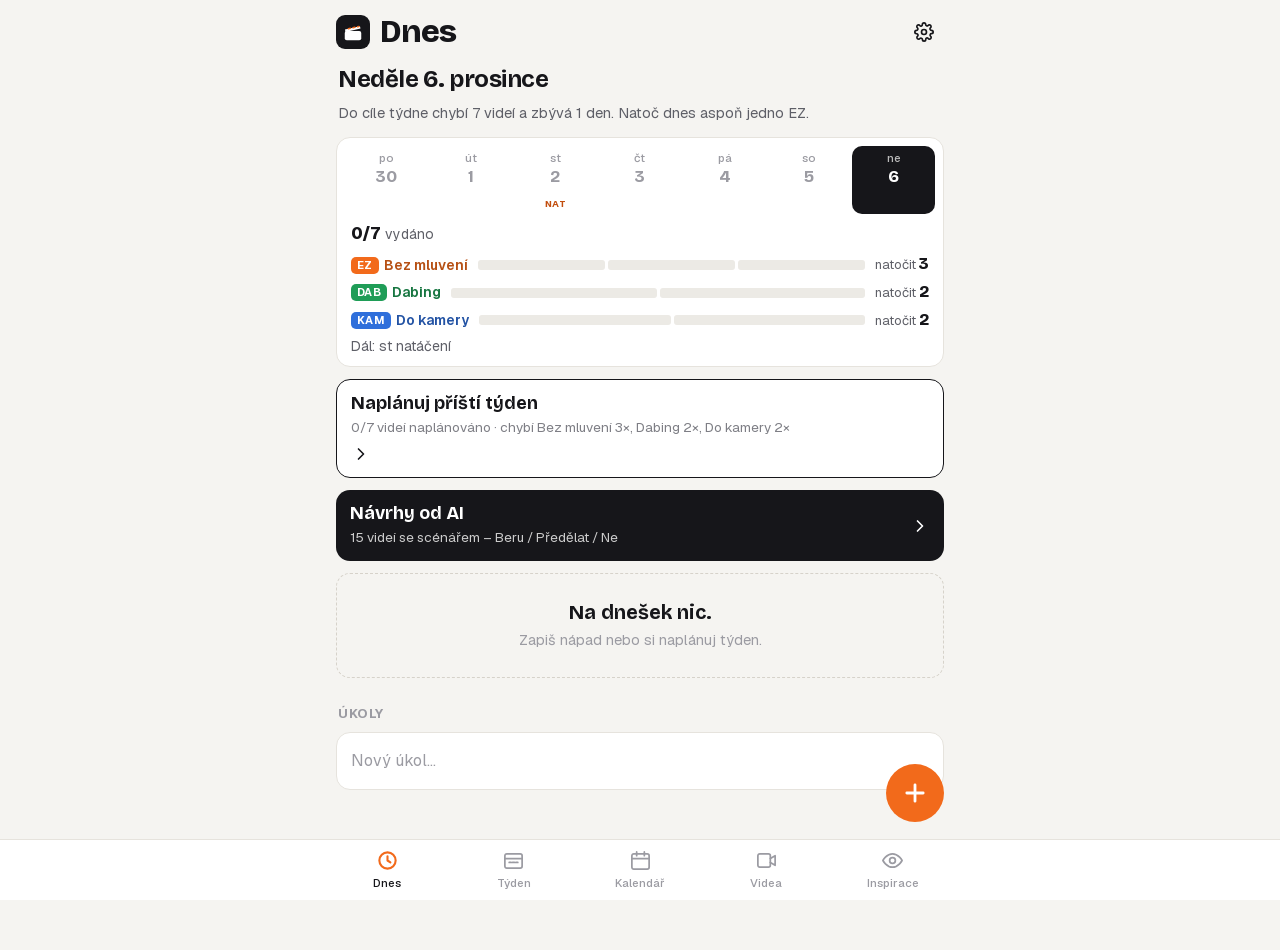
==== commit a94aa6c2: "Studio 5.6.3: návrhy na objednávku k dopracování + 6 tier listů a 3 rychlovky na dnešek - Návrh s re" ====
--- a/studio/index.html
+++ b/studio/index.html
@@ -621,6 +621,8 @@
 .aisc{margin-top:10px;font-size:15px;line-height:1.45}
 .aihint{display:flex;align-items:center;gap:10px;background:var(--sunk);color:var(--tx2);border-radius:12px;padding:8px 8px 8px 12px;font-size:13.5px;line-height:1.35;margin:4px 0 10px}
 .aihint span{flex:1}.aihint .btn{flex:none}
+.dubtag.rw{background:#FFF1E6;color:#C2410C}
+.aifor{margin:8px 0 0;font-size:13.5px;color:var(--tx2)}
 .aisc p{margin:0 0 6px}
 .aisc em{font-style:normal;font-size:11px;font-weight:700;letter-spacing:.04em;text-transform:uppercase;color:var(--tx3);margin-right:6px}
 .aisc span{color:var(--tx3);margin-left:4px}
@@ -1697,7 +1699,7 @@
   const when = i.status === 'done' ? (i.date ? 'vyšlo ' + relDate(i.date) : '') : [i.shoot && SI(i.status) < SI('shot') ? 'natočit ' + relDate(i.shoot) : '', i.date ? 'vydat ' + relDate(i.date) + (i.part ? ' ' + PARTS[i.part].s : '') : ''].filter(Boolean).join(' · ');
   const right = i.status === 'done' && r.v ? `<div class="num"><b class="${x >= 3 ? 'hit' : ''}">${x ? fmtX(x) : fmtN(r.v)}</b><small>${x ? fmtN(r.v) : 'zhlédnutí'}</small></div>` : '';
   const c = catOf(i);
-  return `<div class="row vid" data-open="${i.id}"><span class="cbar" style="--cc:${c ? c.color : 'transparent'}"></span><div class="rt"><b>${esc(i.title || 'Bez názvu')}${i.dub ? ' <span class="dubtag">dodabovat</span>' : ''}</b><small>${c ? `<span class="cn" style="color:${c.color}">${esc(c.name)}</span>${i.fmt || when ? ' · ' : ''}` : ''}${esc([i.fmt, i.kind === 'long' ? 'Dlouhé' : '', when].filter(Boolean).join(' · ')) || (c ? '' : '&nbsp;')}</small></div>${right}</div>`;
+  return `<div class="row vid" data-open="${i.id}"><span class="cbar" style="--cc:${c ? c.color : 'transparent'}"></span><div class="rt"><b>${esc(i.title || 'Bez názvu')}${i.dub ? ' <span class="dubtag">dodabovat</span>' : ''}${i.rework && i.status === 'idea' ? ' <span class="dubtag rw">dopracovat</span>' : ''}</b><small>${c ? `<span class="cn" style="color:${c.color}">${esc(c.name)}</span>${i.fmt || when ? ' · ' : ''}` : ''}${esc([i.fmt, i.kind === 'long' ? 'Dlouhé' : '', when].filter(Boolean).join(' · ')) || (c ? '' : '&nbsp;')}</small></div>${right}</div>`;
 }
 const recSec = all => { const l = all.filter(i => i.recycle).sort((a, b) => b.updated - a.updated);
   return l.length ? `<h2>Recyklovat později <span class="cnt">${l.length}</span></h2><div class="list">${l.map(vidRow).join('')}</div>` : ''; };
@@ -2521,32 +2523,42 @@
 function aiHintHTML(i) {
   if (!i.aiOrig) return '';
   const fin = i.status === 'shot' || i.status === 'done';
-  return `<div class="aihint"><span>${fin ? '✓ Natočeno – Claude se příště učí z tvojí verze.' : '✨ Od AI – přepiš si to po svém. Až dáš <b>Natočeno</b>, Claude se naučí z tvojí verze.'}</span><button class="btn quiet sm" id="aiorig">Původní verze</button></div>`;
+  const t = fin ? '✓ Natočeno – Claude se příště učí z tvojí verze.' : i.rework && i.status === 'idea' ? '✏️ K dopracování – přepiš si to po svém a pak dej <b>Scénář hotový</b>.' : '✨ Od AI – přepiš si to po svém. Až dáš <b>Natočeno</b>, Claude se naučí z tvojí verze.';
+  return `<div class="aihint"><span>${t}</span><button class="btn quiet sm" id="aiorig">Původní verze</button></div>`;
 }
 function aiOrigSheet(i) {
   const o = i.aiOrig || {}, h = o.hook || {}, p = (k, v) => v ? `<p><em>${k}</em>${esc(v)}</p>` : '';
   openModal(`<h3>Původní verze od AI</h3><p class="muted">Jen pro porovnání – tvoje úpravy zůstávají.</p>
     <div class="aisc">${p('Název', o.title)}${p('Hook', h.say)}${p('Vidět', h.see)}${p('Text', h.txt)}${(o.body || []).map((b, n) => `<p><em>${n + 1}.</em>${esc(b.say || '')}${b.see ? `<span>(${esc(b.see)})</span>` : ''}</p>`).join('')}${p('Konec', o.end)}${p('CTA', o.cta)}${p('Popisek', o.cap)}</div>`);
 }
+const scEmpty = i => !(i.sc.hook.say || i.sc.hook.txt || i.sc.body.some(b => b.say) || i.sc.end.say);
+// návrh na téma, které už máš jako nápad bez scénáře → doplní se do něj, nevznikne druhé video
+const aiTarget = x => x.for ? db.ideas.find(i => i.id === x.for && !i.deleted && (i.status === 'idea' || i.status === 'script') && scEmpty(i)) : null;
 function aiToVideo(x, redo) {
   const fmt = x.format ? ((fmtDef(x.format) || addFmt(x.format, aiCatId(x.category))).name) : '';
-  const it = newVideo(String(x.title || 'Návrh od AI').slice(0, 140), fmt);
-  it.cat = aiCatId(x.category) || (fmt && fmtCat(fmt)) || ''; it.link = isUrl(x.link) ? x.link : '';
+  const tg = aiTarget(x), it = tg || newVideo(String(x.title || 'Návrh od AI').slice(0, 140), fmt);
+  if (!it.fmt) it.fmt = fmt;
+  it.cat = it.cat || aiCatId(x.category) || (it.fmt && fmtCat(it.fmt)) || '';
+  if (!it.link && isUrl(x.link)) it.link = x.link;
   const h = x.hook || {}; it.sc.hook = { say: h.say || '', see: h.see || '', txt: h.txt || '' };
   it.sc.body = (Array.isArray(x.body) ? x.body : []).map(b => typeof b === 'string' ? { say: b } : b).map(b => ({ id: uid(), say: b.say || '', see: b.see || '' }));
   it.sc.end = { say: (x.end && x.end.say !== undefined ? x.end.say : x.end) || '', see: (x.end && x.end.see) || '' };
-  it.cta = x.cta || ''; it.cap = x.caption || '';
-  it.shots = (Array.isArray(x.shots) ? x.shots : []).map(s => ({ id: uid(), text: s.text || String(s), type: s.type === 'me' ? 'me' : 'broll', place: s.place || '', done: false }));
-  it.note = [redo ? 'Předělat: ' + redo : '', x.why ? 'Proč: ' + x.why : ''].filter(Boolean).join('\n\n');
-  it.status = redo ? 'idea' : 'script'; it.ai = x.id; it.aiOrig = aiSnap(x);
-  db.ideas.unshift(it); return it;
+  it.cta = x.cta || it.cta || ''; it.cap = x.caption || it.cap || '';
+  it.shots = [...(it.shots || []), ...(Array.isArray(x.shots) ? x.shots : []).map(s => ({ id: uid(), text: s.text || String(s), type: s.type === 'me' ? 'me' : 'broll', place: s.place || '', done: false }))];
+  const add = [redo ? 'Předělat: ' + redo : '', x.how ? 'Jak natočit: ' + x.how : '', x.why ? 'Proč: ' + x.why : '', x.src ? 'Zdroje (ověř si): ' + x.src : ''].filter(Boolean).join('\n\n');
+  it.note = [add, it.note].filter(Boolean).join('\n\n');
+  it.status = redo || x.rework ? 'idea' : 'script'; if (x.rework) it.rework = true;
+  it.ai = x.id; it.aiOrig = aiSnap(x);
+  if (tg) touchV(tg); else db.ideas.unshift(it);
+  return it;
 }
 function aiCardHTML(x, open) {
   const c = catById(aiCatId(x.category)), h = x.hook || {};
   return `<div class="aicard" data-ai="${esc(x.id)}">
-    <div class="aih"><b>${esc(x.title)}</b><small>${c ? ab(c) + ' ' : ''}${esc(x.format || '')}${x.why ? ' · ' + esc(x.why) : ''}</small></div>
+    <div class="aih"><b>${esc(x.title)}</b><small>${x.rework ? '<span class="dubtag rw">k dopracování</span> ' : ''}${c ? ab(c) + ' ' : ''}${esc(x.format || '')}${x.why ? ' · ' + esc(x.why) : ''}</small></div>
+    ${aiTarget(x) ? `<p class="aifor">Doplní se do tvého nápadu „${esc(aiTarget(x).title)}“</p>` : ''}
     <div class="aisc"><p><em>Hook</em>${esc(h.say || '')}</p>${h.see ? `<p><em>Vidět</em>${esc(h.see)}</p>` : ''}${h.txt ? `<p><em>Text</em>${esc(h.txt)}</p>` : ''}
-      ${open ? `${(x.body || []).map((b, n) => `<p><em>${n + 1}.</em>${esc(typeof b === 'string' ? b : b.say)}${b.see ? `<span>(${esc(b.see)})</span>` : ''}</p>`).join('')}
+      ${open ? `${x.how ? `<p><em>Jak</em>${esc(x.how)}</p>` : ''}${(x.body || []).map((b, n) => `<p><em>${n + 1}.</em>${esc(typeof b === 'string' ? b : b.say)}${b.see ? `<span>(${esc(b.see)})</span>` : ''}</p>`).join('')}
         ${x.end ? `<p><em>Konec</em>${esc(x.end.say !== undefined ? x.end.say : x.end)}</p>` : ''}${x.cta ? `<p><em>CTA</em>${esc(x.cta)}</p>` : ''}
         ${(x.shots || []).length ? `<p><em>Natočit</em>${x.shots.map(s => esc((s.text || s) + (s.place ? ' (' + s.place + ')' : ''))).join(' · ')}</p>` : ''}` : `<button class="btn quiet sm" data-aiopen>Celý scénář ▾</button>`}</div>
     <div class="btnrow"><button class="btn pri" data-aiy>Beru</button><button class="btn" data-air>Předělat</button><button class="btn quiet" data-ain>Ne</button></div></div>`;
@@ -2555,7 +2567,10 @@
   if (!aiData) return '<div class="calm"><b>Návrhy přijdou v neděli.</b><span>Každou neděli ráno tu budou celá videa se scénářem a denní EZ nápady.</span></div>';
   const open = aiOpen(), done = aiData.ideas.filter(x => aiDec(x.id));
   return `<p class="muted" style="margin-top:0">Týden od ${fmtDate(aiData.week)} · Beru = video se scénářem do Videí a hned ho naplánuješ.</p>
-    ${open.length ? open.map(x => aiCardHTML(x, ui.aiOpen === x.id)).join('') : '<div class="calm"><b>Všechno projité ✓</b><span>Další návrhy přijdou v neděli.</span></div>'}
+    ${(() => { const card = x => aiCardHTML(x, ui.aiOpen === x.id), rw = open.filter(x => x.rework), wk = open.filter(x => !x.rework);
+      if (!open.length) return '<div class="calm"><b>Všechno projité ✓</b><span>Další návrhy přijdou v neděli.</span></div>';
+      return (rw.length ? `<h2>Na objednávku · k dopracování <span class="cnt">${rw.length}</span></h2>${rw.map(card).join('')}` : '')
+        + (wk.length ? `${rw.length ? `<h2>Tento týden <span class="cnt">${wk.length}</span></h2>` : ''}${wk.map(card).join('')}` : ''); })()}
     ${done.length ? `<h2>Rozhodnuto <span class="cnt">${done.length}</span></h2><div class="list">${done.map(x => { const d = aiDec(x.id); return row(`<b>${esc(x.title)}</b>`, { yes: 'Beru', no: 'Ne', redo: 'Předělat' }[d.dec] + (d.note ? ' · ' + esc(d.note) : ''), `<button class="btn sm quiet" data-aiu="${esc(x.id)}">Vrátit</button>`); }).join('')}</div>` : ''}`;
 }
 function bindAI(root = document) {
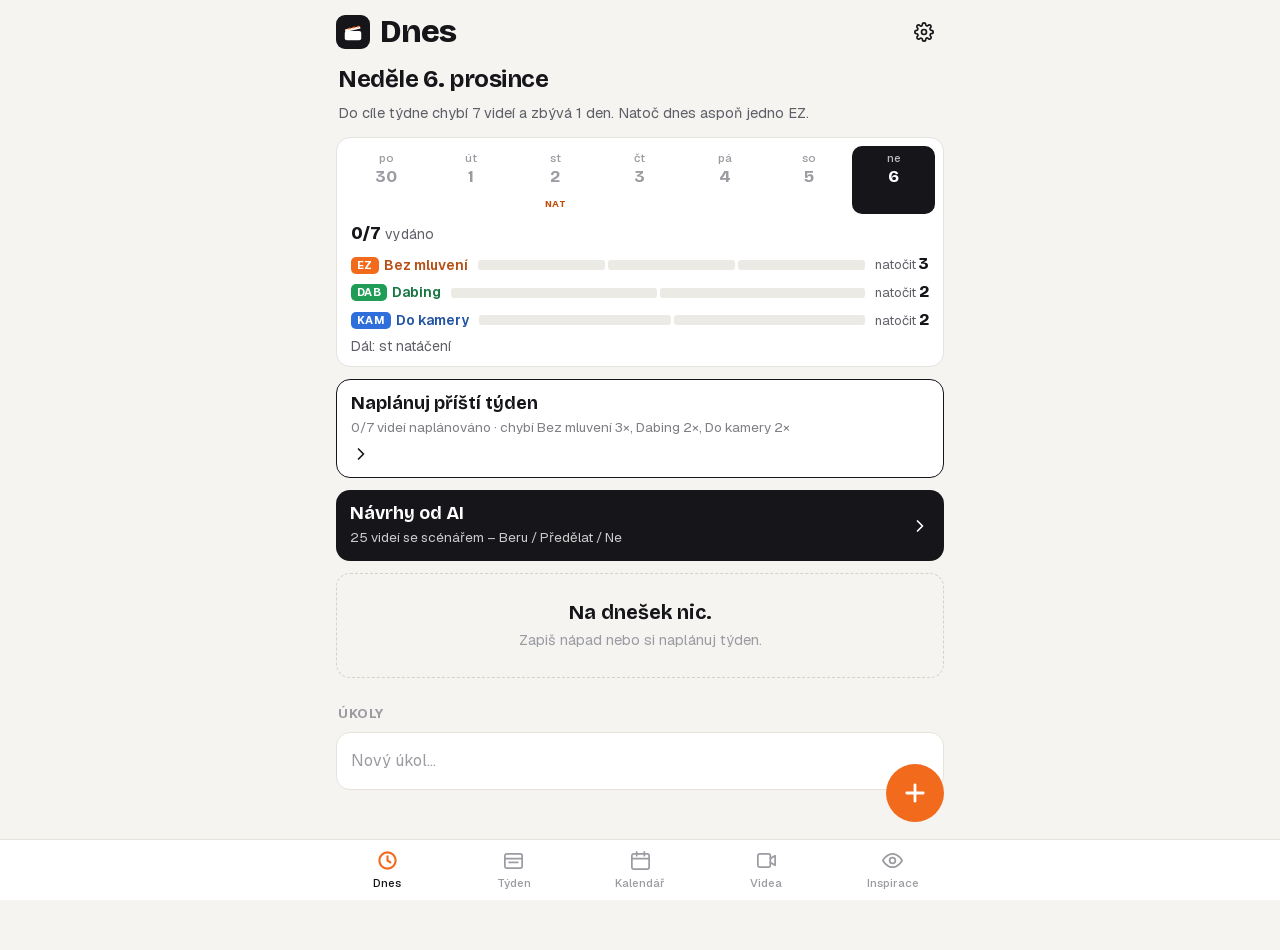
==== commit f7cc24ff: "Studio 5.7: fáze s emoji (📄 🎥 👨🏻‍🔧 🎤 ✅), Střižna, záložky ve Videích, události v kalendáři - Videa: " ====
--- a/studio/index.html
+++ b/studio/index.html
@@ -222,6 +222,14 @@
 .c.k-pub{--cc:var(--pub);background:color-mix(in srgb,var(--cc) 16%,#fff);color:color-mix(in srgb,var(--cc) 72%,#000);box-shadow:inset 2px 0 0 var(--cc)}
 .c.k-pub.dn{background:var(--cc);color:#fff;opacity:1;text-decoration:none}
 .c.k-shoot{background:var(--sunk);color:var(--tx2)}
+.c.k-edit{background:#EFE9FB;color:#5B3BB0}.c.k-edit.dn,.c.k-shoot.dn{text-decoration:line-through;opacity:.6}
+.semj,.row .rt .semj{display:inline;margin-right:6px}
+.vtabs{display:flex;gap:6px;overflow-x:auto;margin:12px -16px 2px;padding:2px 16px;scrollbar-width:none}.vtabs::-webkit-scrollbar{display:none}
+.vtabs button{flex:none;display:flex;align-items:center;gap:5px;height:40px;padding:0 13px;border-radius:99px;border:1px solid var(--line);background:var(--surf);font-weight:600;font-size:14.5px;color:var(--ink)}
+.vtabs button b{font-weight:700;color:var(--tx3)}.vtabs button.on{background:var(--ink);color:#fff;border-color:var(--ink)}.vtabs button.on b{color:#fff;opacity:.7}
+.row.vid .btn.sm{flex:none;align-self:center;margin-left:8px}
+.fstock{display:block;font-size:12.5px;font-weight:500;color:var(--tx3);margin-top:2px}
+.strz{background:#F3EEFC}.strz b{color:#5B3BB0}
 .c.k-term{background:var(--ink);color:#fff}
 .c.dn{opacity:.45;text-decoration:line-through}
 .more{font-size:10.5px;color:var(--tx3);padding-left:4px}
@@ -296,6 +304,9 @@
 .ed h2{margin-top:26px}
 .part{background:var(--surf);border:1px solid var(--line);border-radius:var(--r);padding:6px 14px 10px;margin-bottom:8px}
 .part .ph{display:flex;align-items:center;justify-content:space-between;font-size:12.5px;font-weight:700;color:var(--tx3);padding-top:4px}
+.part .pmv{display:flex;gap:2px}
+.part.moved{animation:moved .7s ease}
+@keyframes moved{0%{background:#FFF1E6}100%{background:transparent}}
 .part .ph input{border:0;padding:4px 0;font-weight:700;font-size:15px;color:var(--ink)}
 .part textarea,.part input{border:0;padding:6px 0;border-radius:0;font-size:16.5px}
 .part textarea.see{font-size:15px;color:var(--tx2);border-top:1px dashed var(--line);padding-top:7px}
@@ -757,7 +768,7 @@
 const emptyRes = () => ({ v: '', f: '' });
 function newVideo(title, fmt = '') {
   const t = Date.now();
-  return { id: uid(), kind: 'short', title, fmt, link: '', status: 'idea', sc: emptySc(), cta: '', shoot: '', date: '',
+  return { id: uid(), kind: 'short', title, fmt, link: '', status: 'idea', sc: emptySc(), cta: '', shoot: '', edit: '', date: '',
     cat: '', part: '', shots: [], r48: emptyRes(), r7: emptyRes(), chapters: [], thumb: '', thumbRef: '', cap: '', drive: '', chk: {}, note: '', created: t, updated: t };
 }
 function blank() {
@@ -898,12 +909,17 @@
 const STAGES = ['Nápad', 'Scénář', 'Natočeno', 'Střih', 'Vydáno'];
 const stageOf = i => i.status === 'done' ? 4 : i.status === 'shot' ? (i.cut ? 3 : 2) : SI(i.status);
 const stName = i => i.status === 'shot' ? (i.cut ? 'Sestříháno' : 'Natočeno') + (i.dub ? ' · dodabovat' : '') : ST[i.status];
+const hasSc = i => !!(i.sc && (i.sc.hook.say || i.sc.hook.txt || i.sc.body.some(b => b.say) || i.sc.end.say));
+// fáze: 💡 nápad · 📄 píšu scénář · 🎥 připraveno k natočení · 👨🏻‍🔧 střižna (🎤 i dabovat) · ✅ hotové · 📢 vydané
+const vtab = i => i.status === 'done' ? 'done' : i.status === 'shot' ? (i.cut ? 'ready' : 'edit') : i.status === 'script' ? 'shoot' : hasSc(i) || i.rework ? 'write' : 'idea';
+const VT = { idea: ['💡', 'Nápady'], write: ['📄', 'Píšu'], shoot: ['🎥', 'Natočit'], edit: ['👨🏻‍🔧', 'Střižna'], ready: ['✅', 'Hotové'], done: ['📢', 'Vydané'] };
+const stEmoji = i => { const t = vtab(i); return t === 'edit' && i.dub ? '🎤👨🏻‍🔧' : t === 'idea' || t === 'done' ? '' : VT[t][0]; };
 function setStage(i, n) { i.cut = n >= 3; if (n < 2) i.dub = false; setStatus(i, ['idea', 'script', 'shot', 'shot', 'done'][n]); }
 // hlavní tlačítko „co dál“ v detailu videa
 function nextStep(i) {
   const n = stageOf(i);
   if (n === 2 && i.dub) return { t: 'Nadabováno', f: () => { i.dub = false; touchV(i); save(true); } };
-  return n < 4 ? { t: ['Scénář hotový', 'Natočeno', 'Sestříháno', 'Vydáno'][n], f: () => setStage(i, n + 1) } : null;
+  return n < 4 ? { t: ['Scénář hotový', 'Natočeno', 'Sestříháno', 'Vydáno'][n], f: () => { setStage(i, n + 1); if (n === 1) afterShot(i); if (n === 2) afterCut(i); } } : null;
 }
 const nextTerm = (days = 45) => db.terms.filter(t => t.date >= today() && daysTo(t.date) <= days).sort((a, b) => a.date < b.date ? -1 : 1)[0];
 const chkOf = (i, k) => { const l = lists(k), on = (i.chk && i.chk[k]) || []; return { l, on, n: l.filter(x => on.includes(x)).length }; };
@@ -1005,7 +1021,7 @@
 let view = 'today', prevView = 'today';
 const ui = { wmode: 'write', vfmt: '', pil: '', wk: '', sel: '', month: '', showDone: false };
 try { const s = JSON.parse(localStorage.getItem('studio.ui5')) || {}; ['wmode', 'vfmt', 'pil', 'calr', 'calf', 'vmode'].forEach(k => { if (s[k] !== undefined) ui[k] = s[k]; }); } catch (e) {}
-const keepUi = () => { try { localStorage.setItem('studio.ui5', JSON.stringify({ wmode: ui.wmode, vfmt: ui.vfmt, pil: ui.pil, calr: ui.calr, calf: ui.calf, vmode: ui.vmode })); } catch (e) {} };
+const keepUi = () => { try { localStorage.setItem('studio.ui5', JSON.stringify({ wmode: ui.wmode, vfmt: ui.vfmt, pil: ui.pil, calr: ui.calr, calf: ui.calf, vmode: ui.vmode, vst: ui.vst })); } catch (e) {} };
 const TITLES = { today: 'Dnes', week: 'Týden', cal: 'Kalendář', vids: 'Videa', insp: 'Inspirace', set: 'Nastavení' };
 $$('.tabs button').forEach(b => b.onclick = () => go(b.dataset.v));
 function go(v) {
@@ -1037,7 +1053,7 @@
     if (SI(i.status) < SI('shot') && i.shoot && i.shoot < t) out.push({ k: 'lateShoot', i });
     else if (SI(i.status) < SI('shot') && i.shoot === t) out.push({ k: 'shoot', i });
     if (i.status === 'shot' && i.dub && (!i.date || i.date <= addDays(t, 3))) out.push({ k: 'dub', i });
-    else if (i.status === 'shot' && !i.cut && i.date && i.date <= addDays(t, 2)) out.push({ k: 'cut', i });
+    else if (i.status === 'shot' && !i.cut && ((i.date && i.date <= addDays(t, 2)) || (i.edit && i.edit <= t))) out.push({ k: 'cut', i });
     const soon = (i.shoot && i.shoot <= addDays(t, 2)) || (i.date && i.date <= addDays(t, 3));
     if (i.status === 'idea' && soon && !(i.shoot && i.shoot <= t)) out.push({ k: 'write', i });
     if (i.status === 'done' && i.date) {
@@ -1049,7 +1065,7 @@
   const ord = { late: 0, lateShoot: 0, slot: 1, shoot: 2, dub: 3, cut: 3, write: 4, pub: 5, n48: 6, n7: 7 };
   return out.sort((a, b) => ord[a.k] - ord[b.k]);
 }
-const LBL = { dub: 'Dodabovat', cut: 'Sestříhat', late: 'Mělo vyjít', lateShoot: 'Mělo se natočit', pub: 'Vydat', shoot: 'Natočit', write: 'Dopsat scénář', n48: 'Čísla po 48 h', n7: 'Čísla po 7 dnech' };
+const LBL = { dub: '🎤 Dodabovat', cut: '👨🏻‍🔧 Sestříhat', late: 'Mělo vyjít', lateShoot: '🎥 Mělo se natočit', pub: '📢 Vydat', shoot: '🎥 Natočit', write: '📄 Dopsat scénář', n48: 'Čísla po 48 h', n7: 'Čísla po 7 dnech' };
 function itemRow(x) {
   if (x.k === 'slot') { const c = catById(slotCat(x.s));
     return `<div class="row act k-slot"><div class="rt"><span class="lbl" style="color:${c ? c.color : 'var(--bad)'}">Chybí video · ${relDate(x.d)} ${PARTS[x.s.part].s}</span><b>${c ? ab(c) + ' ' : ''}${esc(slotLabel(x.s))}</b></div><div class="btns"><button class="btn sm pri" data-fill="${x.d}|${x.s.part}">Vybrat</button></div></div>`; }
@@ -1079,7 +1095,7 @@
   $$('[data-num]', root).forEach(b => b.onclick = e => { e.stopPropagation(); numsSheet(byId(b.dataset.num)); });
   $$('[data-fill]', root).forEach(b => b.onclick = e => { e.stopPropagation(); const [d, p] = b.dataset.fill.split('|'); pickVideoSheet(d, p); });
   $$('[data-dubd]', root).forEach(b => b.onclick = e => { e.stopPropagation(); const i = byId(b.dataset.dubd); i.dub = false; touchV(i); save(true); toast('Nadabováno ✓'); render(); if ($('#modal')._refresh) $('#modal')._refresh(); });
-  $$('[data-cutd]', root).forEach(b => b.onclick = e => { e.stopPropagation(); const i = byId(b.dataset.cutd); setStage(i, 3); toast('Sestříháno ✓'); render(); if ($('#modal')._refresh) $('#modal')._refresh(); });
+  $$('[data-cutd]', root).forEach(b => b.onclick = e => { e.stopPropagation(); const i = byId(b.dataset.cutd); const inM = !$('#modal').hidden; setStage(i, 3); toast('Sestříháno ✅'); render(); if (!inM) afterCut(i); if ($('#modal')._refresh) $('#modal')._refresh(); });
   $$('[data-dubt]', root).forEach(b => b.onclick = e => { e.stopPropagation(); const i = byId(b.dataset.dubt); i.dub = !i.dub; touchV(i); save(true); toast(i.dub ? 'Označeno: dodabovat' : 'Dabing hotový'); render(); if ($('#modal')._refresh) $('#modal')._refresh(); });
   $$('[data-pub]', root).forEach(b => b.onclick = e => { e.stopPropagation(); pubSheet(byId(b.dataset.pub)); });
 }
@@ -1132,6 +1148,7 @@
     ${(() => { const ps = pendingShots(); if (!ps.length) return ''; const by = {}; ps.forEach(x => { const k = x.s.place || 'bez místa'; by[k] = (by[k] || 0) + 1; });
       return `<button class="natocit" id="natocit"><span><b>Natočit</b><small>${ps.length} ${plural(ps.length, 'záběr', 'záběry', 'záběrů')} · ${Object.entries(by).map(([k, n]) => esc(k) + ' ' + n).join(' · ')}</small></span>${I.r}</button>`; })()}
     ${dailyHTML(t)}
+    ${strizHTML()}
     ${aiOpen().length ? `<button class="aibtn" id="aibtn"><span><b>Návrhy od AI</b><small>${videos(aiOpen().length)} se scénářem – Beru / Předělat / Ne</small></span>${I.r}</button>` : ''}
     ${items.length ? `<div class="list">${items.map(itemRow).join('')}</div>`
       : `<div class="calm"><b>Na dnešek nic.</b><span>Zapiš nápad nebo si naplánuj týden.</span></div>`}
@@ -1139,6 +1156,7 @@
     <div class="list">${tasks.map(taskRow).join('')}<div class="row add"><input id="tnew" placeholder="Nový úkol…" autocomplete="off" enterkeyhint="done"></div></div>`;
   bindActs(); bindTasks();
   const nt = $('#natocit'); if (nt) nt.onclick = () => shootListSheet();
+  const sz = $('#strizna'); if (sz) sz.onclick = () => { ui.vmode = 'short'; ui.vfmt = ''; ui.vq = ''; ui.vst = 'edit'; keepUi(); go('vids'); };
   const ab_ = $('#aibtn'); if (ab_) ab_.onclick = () => { ui.pil = 'ai'; go('insp'); };
   bindDaily(t);
   const sd = $('#shootday'); if (sd) sd.onclick = () => shootN ? shootMode(t) : assignSheet(t, 'shoot');
@@ -1408,7 +1426,7 @@
   const s = slotAt(d, p), list = all ? fmtList() : fmtsFor(p), hidden = fmtList().length - list.length;
   openModal(`<h3>${capFirst(relDate(d))} · ${PARTS[p].n}</h3><p class="muted">${p === 'am' && !all ? 'Ráno jen bez mluvení – edit s hudbou, text.' : 'Co v tuhle dobu vyjde?'}</p>
     ${weekPlanLine(monday(d))}
-    <div class="fpick">${list.map(f => { const c = catById(fmtCat(f)); return `<button data-fp="${esc(f)}" class="${s && sameFmt(s.fmt, f) ? 'on' : ''}" style="--cc:${c ? c.color : '#9B9BA2'}"><i></i><span>${esc(f)}</span>${c ? `<small>${esc(catAbbr(c))}</small>` : ''}</button>`; }).join('')}</div>
+    <div class="fpick">${list.map(f => { const c = catById(fmtCat(f)); return `<button data-fp="${esc(f)}" class="${s && sameFmt(s.fmt, f) ? 'on' : ''}" style="--cc:${c ? c.color : '#9B9BA2'}"><i></i><span>${esc(f)}${fmtStock(f)}</span>${c ? `<small>${esc(catAbbr(c))}</small>` : ''}</button>`; }).join('')}</div>
     <div class="btnrow">${hidden > 0 ? `<button class="btn quiet" id="fpall">Ukázat všechny (${hidden})</button>` : ''}${s ? '<button class="btn quiet danger" id="fpdel">Zrušit místo</button>' : ''}<button class="btn quiet" id="fpedit">Upravit formáty</button></div>`, m => {
     const fa = $('#fpall', m); if (fa) fa.onclick = () => fmtPickSheet(d, p, true);
     $$('[data-fp]', m).forEach(b => b.onclick = () => { setSlot(d, p, { fmt: b.dataset.fp }); save(true); closeModal(); render(); });
@@ -1436,14 +1454,14 @@
 // + Vybrat video: nahoře nevydaná videa stejného formátu bez termínu (natočená první), pak ostatní, nebo nový název
 function pickVideoSheet(d, p) {
   const s = slotAt(d, p), cur_ = slotVids(d, p);
-  const rank = i => SI(i.status) === SI('shot') ? 0 : SI(i.status) === SI('script') ? 1 : 2;
+  const rank = i => ({ ready: 0, edit: 1, shoot: 2, write: 3, idea: 4 })[vtab(i)] ?? 5;
   const pool = db.ideas.filter(i => (i.status !== 'done' || i.recycle) && !cur_.includes(i));
   const top = s ? pool.filter(i => !i.date && slotFits(s, i)).sort((a, b) => rank(a) - rank(b) || b.updated - a.updated) : [];
   const rest = pool.filter(i => !top.includes(i)).sort((a, b) => (!!a.date - !!b.date) || rank(a) - rank(b) || b.updated - a.updated);
-  const rowV = i => row(`<b>${catOf(i) ? ab(catOf(i)) + ' ' : ''}${esc(i.title)}</b>`, [i.recycle ? 'k recyklaci' : '', stName(i), i.fmt, i.date ? 'teď ' + relDate(i.date) + (i.part ? ' ' + PARTS[i.part].s : '') : 'bez termínu'].filter(Boolean).join(' · '), '', `data-pv="${i.id}"`);
+  const rowV = i => row(`<b>${stEmoji(i) ? stEmoji(i) + ' ' : ''}${esc(i.title)}</b>`, [i.recycle ? 'k recyklaci' : '', stName(i), i.fmt, i.date ? 'teď ' + relDate(i.date) + (i.part ? ' ' + PARTS[i.part].s : '') : 'bez termínu'].filter(Boolean).join(' · '), '', `data-pv="${i.id}"`);
   openModal(`<h3>${capFirst(relDate(d))} · ${PARTS[p].n}${s ? ' · ' + esc(slotLabel(s)) : ''}</h3>
     <input id="pvn" placeholder="Nové video – název nebo odkaz (Enter)" autocomplete="off" enterkeyhint="done">
-    ${top.length ? `<label class="l">${esc(s.fmt || slotLabel(s))} · bez termínu</label><div class="list">${top.map(rowV).join('')}</div>` : s ? `<p class="muted" style="margin-top:12px">Žádné nevydané video formátu ${esc(slotLabel(s))} bez termínu – napiš nový název nahoře.</p>` : ''}
+    ${top.length ? `<label class="l">${esc(s.fmt || slotLabel(s))} · bez termínu${fmtStock(s.fmt || '', top)}</label><div class="list">${top.map(rowV).join('')}</div>` : s ? `<p class="muted" style="margin-top:12px">Žádné nevydané video formátu ${esc(slotLabel(s))} bez termínu – napiš nový název nahoře.</p>` : ''}
     ${rest.length ? `<label class="l">Jiná videa</label><div class="list">${rest.map(rowV).join('')}</div>` : ''}`, m => {
     const put = i => {
       if (i.status === 'done') i = repost(i); // vydané video k recyklaci → nové vydání
@@ -1548,7 +1566,8 @@
     PK.forEach(p => { const l = slotVids(d, p), s = slotAt(d, p); if (l.length) l.forEach(i => out.push(pubC(i))); else if (s) out.push(`<span class="c k-slot">${PARTS[p].s} · ${esc(slotLabel(s))}</span>`); });
     freePubs(d).forEach(i => out.push(pubC(i)));
   }
-  if (f !== 'pub') onDay(d, 'shoot').forEach(i => out.push(`<span class="c k-shoot ${SI(i.status) >= SI('shot') ? 'dn' : ''}">${catOf(i) ? `<b>${esc(catAbbr(catOf(i)))}</b> ` : ''}${esc(i.title)}</span>`));
+  if (f !== 'pub') onDay(d, 'shoot').forEach(i => out.push(`<span class="c k-shoot ${SI(i.status) >= SI('shot') ? 'dn' : ''}">${SI(i.status) >= SI('shot') ? '✓ ' : '🎥 '}${esc(i.title)}</span>`));
+  if (f !== 'pub') onDay(d, 'edit').filter(i => i.status === 'shot' || i.status === 'done').forEach(i => out.push(`<span class="c k-edit ${i.cut || i.status === 'done' ? 'dn' : ''}">${i.cut || i.status === 'done' ? '✓ ' : '👨🏻‍🔧 '}${esc(i.title)}</span>`));
   return out;
 }
 function gridHTML(days, o) {
@@ -1575,7 +1594,7 @@
   if (!ui.month) ui.month = monthStart(ui.sel);
   const calr = ui.calr || 'm', f = ui.calf || 'all';
   if (calr === '2w' && !ui.c2) ui.c2 = monday(ui.sel);
-  const m = ui.month, sel = ui.sel, sh = onDay(sel, 'shoot'), tm = termsOn(sel), fp = freePubs(sel);
+  const m = ui.month, sel = ui.sel, sh = onDay(sel, 'shoot'), tm = termsOn(sel), fp = freePubs(sel), edl = onDay(sel, 'edit').filter(i => i.status === 'shot');
   const x = (attr, id) => `<button class="ico sm" ${attr}="${id}" aria-label="Odebrat">${I.x}</button>`;
   const grid = calr === '2w' ? gridHTML([...Array(14)].map((_, n) => addDays(ui.c2, n)), { sel, attr: 'data-cd', f, cls: 'big tall', max: 6, showMonth: true })
     : monthGridHTML(m, sel, 'data-cd', false, f);
@@ -1583,7 +1602,7 @@
   const isNow = calr === '2w' ? ui.c2 === monday(t) : m === monthStart(t);
   $('#view').innerHTML = `
     <div class="calbar"><div class="seg sm"><button data-cr="m" class="${calr === 'm' ? 'on' : ''}">Měsíc</button><button data-cr="2w" class="${calr === '2w' ? 'on' : ''}">2 týdny</button></div>
-      <div class="seg sm"><button data-cf2="all" class="${f === 'all' ? 'on' : ''}">Vše</button><button data-cf2="pub" class="${f === 'pub' ? 'on' : ''}">Vydat</button><button data-cf2="shoot" class="${f === 'shoot' ? 'on' : ''}">Točit</button></div></div>
+      <div class="seg sm"><button data-cf2="all" class="${f === 'all' ? 'on' : ''}">Vše</button><button data-cf2="pub" class="${f === 'pub' ? 'on' : ''}">Vydat</button><button data-cf2="shoot" class="${f === 'shoot' ? 'on' : ''}">Točit a stříhat</button></div></div>
     <div class="wknav"><button class="ico" id="mprev">${I.l}</button><b>${label}</b>${isNow ? '' : '<button class="btn sm" id="mnow">Dnes</button>'}<button class="ico" id="mnext">${I.r}</button></div>
     ${grid}
     ${legendHTML()}
@@ -1593,13 +1612,15 @@
       ${(db.weekPlan || {})[wdOf(sel)] ? `<p class="hint" style="margin:-2px 2px 10px">${DTYPES[db.weekPlan[wdOf(sel)]].n} je tu každý týden (Nastavení → Pravidelný týden).</p>` : ''}
       <label class="l">Co kdy vyjde</label>
       ${planHTML(sel)}
-      ${tm.length + fp.length + sh.length ? `<div class="list" style="margin-top:12px">
-        ${tm.map(z => row(`<span class="lbl t">Termín</span><b>${esc(z.title)}</b>`, '', x('data-rt', z.id))).join('')}
+      ${tm.length + fp.length + sh.length + edl.length ? `<div class="list" style="margin-top:12px">
+        ${tm.map(z => row(`<span class="lbl t">Událost</span><b>${esc(z.title)}</b>`, '', `<button class="btn sm" data-evo="${z.id}">Videa</button>` + x('data-rt', z.id))).join('')}
         ${fp.map(i => row(`<span class="lbl p" style="color:${catColor(i)}">Vydat${catOf(i) ? ' · ' + esc(catOf(i).name) : ''}</span><b>${esc(i.title)}</b>`, stName(i), x('data-rp', i.id), `data-open="${i.id}"`)).join('')}
-        ${sh.map(i => row(`<span class="lbl s">Natočit</span><b>${esc(i.title)}</b>`, stName(i), x('data-rs', i.id), `data-open="${i.id}"`)).join('')}</div>` : ''}
-      <div class="btnrow"><button class="btn" data-add="shoot">+ Natočit</button><button class="btn" data-add="date">+ Vydat</button><button class="btn" data-add="term">+ Termín</button></div>
+        ${sh.map(i => row(`<span class="lbl s">🎥 Natočit</span><b>${esc(i.title)}</b>`, stName(i), x('data-rs', i.id), `data-open="${i.id}"`)).join('')}
+        ${edl.map(i => row(`<span class="lbl s">👨🏻‍🔧 Stříhat</span><b>${esc(i.title)}</b>`, stName(i), x('data-re', i.id), `data-open="${i.id}"`)).join('')}</div>` : ''}
+      <div class="btnrow"><button class="btn" data-add="shoot">+ Natočit</button><button class="btn" data-add="edit">+ Stříhat</button><button class="btn" data-add="date">+ Vydat</button><button class="btn" data-add="term">+ Událost</button></div>
       ${sh.length ? '<button class="btn full" id="calshoot" style="margin-top:8px">Otevřít natáčecí den</button>' : ''}
-    </div>`;
+    </div>
+    ${eventsHTML()}`;
   const go_ = n => {
     if (calr === '2w') { ui.c2 = addDays(ui.c2, 14 * n); ui.sel = ui.c2 <= t && t <= addDays(ui.c2, 13) ? t : ui.c2; }
     else { ui.month = addMonths(ui.month, n); ui.sel = monthStart(t) === ui.month ? t : ui.month; }
@@ -1618,24 +1639,25 @@
   });
   bindPlan($('.daypanel'));
   $$('[data-rt]').forEach(b => b.onclick = () => { gone(b.dataset.rt); db.terms = db.terms.filter(z => z.id !== b.dataset.rt); save(true); render(); });
-  $$('[data-rp],[data-rs]').forEach(b => b.onclick = e => { e.stopPropagation(); const i = byId(b.dataset.rp || b.dataset.rs); if (b.dataset.rp) { i.date = ''; i.part = ''; } else i.shoot = ''; touchV(i); save(true); render(); });
+  $$('[data-evo]').forEach(b => b.onclick = e => { e.stopPropagation(); eventSheet(b.dataset.evo); });
+  $$('[data-rp],[data-rs],[data-re]').forEach(b => b.onclick = e => { e.stopPropagation(); const i = byId(b.dataset.rp || b.dataset.rs || b.dataset.re); if (b.dataset.rp) { i.date = ''; i.part = ''; } else if (b.dataset.re) i.edit = ''; else i.shoot = ''; touchV(i); save(true); render(); });
   $$('[data-add]').forEach(b => b.onclick = () => b.dataset.add === 'term' ? termSheet(sel) : assignSheet(sel, b.dataset.add));
   const cs = $('#calshoot'); if (cs) cs.onclick = () => shootMode(sel);
   $$('[data-dt]').forEach(b => b.onclick = () => { setDayType(sel, dayType(sel) === b.dataset.dt ? '' : b.dataset.dt); render(); });
 }
 function termSheet(d) {
-  openModal(`<h3>Termín · ${relDate(d)}</h3><input id="tt" placeholder="Např. Závody, spolupráce, deadline" autocomplete="off" enterkeyhint="done"><button class="btn pri full" id="tok" style="margin-top:10px">Přidat</button>`, m => {
-    const ok = () => { const v = $('#tt', m).value.trim(); if (!v) return; db.terms.push({ id: uid(), title: v, date: d, updated: Date.now() }); save(true); closeModal(); render(); };
+  openModal(`<h3>Událost · ${relDate(d)}</h3><p class="muted">Na co chceš připravit videa – závody, Black Friday, Vánoce, spolupráce…</p><input id="tt" placeholder="Např. Závody, Black Friday, spolupráce" autocomplete="off" enterkeyhint="done"><button class="btn pri full" id="tok" style="margin-top:10px">Přidat</button>`, m => {
+    const ok = () => { const v = $('#tt', m).value.trim(); if (!v) return; const id = uid(); db.terms.push({ id, title: v, date: d, updated: Date.now() }); save(true); closeModal(); render(); eventSheet(id); };
     setTimeout(() => { const el = $('#tt', m); el && el.focus(); }, 50);
     $('#tt', m).onkeydown = e => { if (e.key === 'Enter') ok(); }; $('#tok', m).onclick = ok;
   });
 }
 // vybrat video na den bez části dne (nebo napsat nové)
 function assignSheet(d, k) {
-  const opts = db.ideas.filter(i => i.status !== 'done' && i[k] !== d).sort((a, b) => (!!a[k] - !!b[k]) || SI(b.status) - SI(a.status) || b.updated - a.updated);
-  openModal(`<h3>${k === 'shoot' ? 'Natočit' : 'Vydat'} · ${relDate(d)}</h3>
+  const opts = db.ideas.filter(i => (k === 'edit' ? i.status === 'shot' && !i.cut : i.status !== 'done') && i[k] !== d).sort((a, b) => (!!a[k] - !!b[k]) || SI(b.status) - SI(a.status) || b.updated - a.updated);
+  openModal(`<h3>${{ shoot: '🎥 Natočit', edit: '👨🏻‍🔧 Stříhat', date: 'Vydat' }[k]} · ${relDate(d)}</h3>
     <input id="asn" placeholder="Nové video – název nebo odkaz (Enter)" autocomplete="off" enterkeyhint="done">
-    <div class="list" style="margin-top:10px">${opts.map(i => row(`<b>${catOf(i) ? ab(catOf(i)) + ' ' : ''}${esc(i.title)}</b>`, [stName(i), i.fmt, i[k] ? 'teď ' + relDate(i[k]) : ''].filter(Boolean).join(' · '), '', `data-pick="${i.id}"`)).join('') || '<p class="muted" style="padding:12px">Žádná rozpracovaná videa.</p>'}</div>`, m => {
+    <div class="list" style="margin-top:10px">${opts.map(i => row(`<b>${stEmoji(i) ? stEmoji(i) + ' ' : ''}${esc(i.title)}</b>`, [stName(i), i.fmt, i[k] ? 'teď ' + relDate(i[k]) : ''].filter(Boolean).join(' · '), '', `data-pick="${i.id}"`)).join('') || '<p class="muted" style="padding:12px">Žádná rozpracovaná videa.</p>'}</div>`, m => {
     const put = (i, isNew) => { closeModal(); assign(i, { d, k }, isNew); toast('Naplánováno'); };
     $('#asn', m).onkeydown = e => { if (e.key === 'Enter') { const it = quickAdd(e.target.value); if (it) put(it, true); } };
     $$('[data-pick]', m).forEach(r => r.onclick = () => put(byId(r.dataset.pick)));
@@ -1643,7 +1665,7 @@
 }
 // výběr dne: seznam dní s tím, co na nich už je, i s volnými místy (nebo celý měsíc)
 function pickDate(i, field, after, month, count = 21) {
-  const t = today(), title = field === 'shoot' ? 'Kdy natočíš?' : 'Kdy vydáš?';
+  const t = today(), title = field === 'shoot' ? 'Kdy natočíš?' : field === 'edit' ? '👨🏻‍🔧 Kdy to sestříháš?' : 'Kdy vydáš?';
   const freeOn = d => slotsOn(d).filter(s => !slotVids(d, s.part).some(x => x !== i));
   const choose = d => {
     i[field] = d;
@@ -1694,12 +1716,13 @@
 }
 
 // ================= VIDEA =================
-function vidRow(i) {
+function vidRow(i, extra) {
+  if (typeof extra !== 'string') extra = '';
   const r = resOf(i), x = myRatio(i);
-  const when = i.status === 'done' ? (i.date ? 'vyšlo ' + relDate(i.date) : '') : [i.shoot && SI(i.status) < SI('shot') ? 'natočit ' + relDate(i.shoot) : '', i.date ? 'vydat ' + relDate(i.date) + (i.part ? ' ' + PARTS[i.part].s : '') : ''].filter(Boolean).join(' · ');
+  const when = i.status === 'done' ? (i.date ? 'vyšlo ' + relDate(i.date) : '') : [i.shoot && SI(i.status) < SI('shot') ? 'natočit ' + relDate(i.shoot) : '', i.edit && vtab(i) === 'edit' ? 'stříhat ' + relDate(i.edit) : '', vtab(i) === 'ready' && !i.date ? 'v zásobě' : '', i.term && db.terms.find(z => z.id === i.term) ? '📅 ' + db.terms.find(z => z.id === i.term).title : '', i.date ? 'vydat ' + relDate(i.date) + (i.part ? ' ' + PARTS[i.part].s : '') : ''].filter(Boolean).join(' · ');
   const right = i.status === 'done' && r.v ? `<div class="num"><b class="${x >= 3 ? 'hit' : ''}">${x ? fmtX(x) : fmtN(r.v)}</b><small>${x ? fmtN(r.v) : 'zhlédnutí'}</small></div>` : '';
   const c = catOf(i);
-  return `<div class="row vid" data-open="${i.id}"><span class="cbar" style="--cc:${c ? c.color : 'transparent'}"></span><div class="rt"><b>${esc(i.title || 'Bez názvu')}${i.dub ? ' <span class="dubtag">dodabovat</span>' : ''}${i.rework && i.status === 'idea' ? ' <span class="dubtag rw">dopracovat</span>' : ''}</b><small>${c ? `<span class="cn" style="color:${c.color}">${esc(c.name)}</span>${i.fmt || when ? ' · ' : ''}` : ''}${esc([i.fmt, i.kind === 'long' ? 'Dlouhé' : '', when].filter(Boolean).join(' · ')) || (c ? '' : '&nbsp;')}</small></div>${right}</div>`;
+  return `<div class="row vid" data-open="${i.id}"><span class="cbar" style="--cc:${c ? c.color : 'transparent'}"></span><div class="rt"><b>${stEmoji(i) ? `<span class="semj">${stEmoji(i)}</span>` : ''}${esc(i.title || 'Bez názvu')}${i.dub ? ' <span class="dubtag">dodabovat</span>' : ''}${i.rework && i.status === 'idea' ? ' <span class="dubtag rw">dopracovat</span>' : ''}</b><small>${c ? `<span class="cn" style="color:${c.color}">${esc(c.name)}</span>${i.fmt || when ? ' · ' : ''}` : ''}${esc([i.fmt, i.kind === 'long' ? 'Dlouhé' : '', when].filter(Boolean).join(' · ')) || (c ? '' : '&nbsp;')}</small></div>${right}${extra}</div>`;
 }
 const recSec = all => { const l = all.filter(i => i.recycle).sort((a, b) => b.updated - a.updated);
   return l.length ? `<h2>Recyklovat později <span class="cnt">${l.length}</span></h2><div class="list">${l.map(vidRow).join('')}</div>` : ''; };
@@ -1764,7 +1787,7 @@
       <div class="part" data-pk="hook">${HOOK3.map(([k, l, ph]) => `<label class="hl">${l}</label><textarea data-pf="${k}" rows="1" placeholder="${ph}">${esc(i.sc.hook[k] || '')}</textarea>`).join('')}</div>
       ${hookBank(i).length ? `<button class="btn sm" id="hbank">Hooky, co fungují (${hookBank(i).length})</button>` : ''}
       <h2>Tělo</h2>
-      ${i.sc.body.map((p, n) => `<div class="part" data-pk="b${n}"><div class="ph"><span>Bod ${n + 1}</span><button class="ico sm" data-prm>${I.x}</button></div>
+      ${i.sc.body.map((p, n) => `<div class="part" data-pk="b${n}"><div class="ph"><span>Bod ${n + 1}</span><span class="pmv">${n ? `<button class="ico sm" data-pmv="-1" aria-label="Posunout nahoru">↑</button>` : ''}${n < i.sc.body.length - 1 ? `<button class="ico sm" data-pmv="1" aria-label="Posunout dolů">↓</button>` : ''}<button class="ico sm" data-prm aria-label="Smazat bod">${I.x}</button></span></div>
         <textarea data-pf="say" rows="1" placeholder="Co říkám">${esc(p.say)}</textarea><textarea data-pf="see" rows="1" class="see" placeholder="Co je vidět">${esc(p.see)}</textarea></div>`).join('')}
       <button class="btn sm" id="addpart">+ Bod</button>
       <h2>Konec</h2>
@@ -1831,6 +1854,8 @@
   $$('[data-pk]', ed).forEach(box => {
     const k = box.dataset.pk, p = k === 'hook' ? i.sc.hook : k === 'end' ? i.sc.end : i.sc.body[+k.slice(1)];
     $$('[data-pf]', box).forEach(el => el.oninput = () => { p[el.dataset.pf] = el.value; touch(); updStats(); if (k === 'hook') { const h = $('h2 .h3c', ed); if (h) h.outerHTML = hookChecks(p); } });
+    $$('[data-pmv]', box).forEach(b => b.onclick = () => { const a = +k.slice(1), z = a + +b.dataset.pmv, l = i.sc.body; if (z < 0 || z >= l.length) return;
+      [l[a], l[z]] = [l[z], l[a]]; touch(); renderEditor(); const el = $(`[data-pk="b${z}"]`, ed); if (el) { el.scrollIntoView({ block: 'center' }); el.classList.add('moved'); } });
     const rm = $('[data-prm]', box); if (rm) rm.onclick = () => { if ((p.say + p.see).trim() && !confirm('Smazat tenhle bod?')) return; i.sc.body.splice(+k.slice(1), 1); touch(); renderEditor(); };
   });
   $('#addpart').onclick = () => { i.sc.body.push({ id: uid(), say: '', see: '' }); touch(); renderEditor(); const l = $$('[data-pk^=b] [data-pf=say]', ed); l[l.length - 1].focus(); };
@@ -2456,16 +2481,26 @@
     $('#view').innerHTML = `${head}
       <form class="quick top" id="vq"><input id="vqi" type="search" placeholder="${mode === 'yt' ? 'Hledat YouTube video…' : 'Hledat podle názvu…'}" autocomplete="off" enterkeyhint="search" value="${esc(ui.vq || '')}"></form>
       ${fl.length + cl.length ? `<div class="fchips nosel catchips"><button data-vf="" class="${!sel ? 'on' : ''}">Vše</button>${cl.map(c => `<button data-vf="cat:${c.id}" data-vc="${c.id}" class="${sel === 'cat:' + c.id ? 'on' : ''}" style="--cc:${c.color}"><i></i>${esc(c.name)}</button>`).join('')}${fl.map(f => `<button data-vf="${esc(f)}" class="${sel === f ? 'on' : ''}">${esc(f)}</button>`).join('')}</div>` : ''}
-      <div id="vlist"></div>`;
+      <div class="vtabs" id="vtabs"></div><div id="vlist"></div>`;
     const draw = () => {
       const q = tkey(ui.vq || '');
       const all = base.filter(i => (!sel || (selCat ? i.cat === selCat.id : sameFmt(i.fmt, sel))) && (!q || tkey([i.title, i.note, i.fmt].join(' ')).includes(q)));
       const by = s => all.filter(i => !i.recycle && (s === 'cut' ? i.status === 'shot' && i.cut : s === 'shot' ? i.status === 'shot' && !i.cut : i.status === s)).sort((a, b) => s === 'done' ? ((b.date || '') < (a.date || '') ? -1 : 1) : b.updated - a.updated);
       const sec = s => { const l = by(s); if (!l.length) return ''; const show = s === 'done' && !ui.showDone && !q ? l.slice(0, 5) : l;
         return `<h2><span class="dot s-${s === 'cut' ? 'done' : s}"></span>${s === 'cut' ? 'Sestříháno – připraveno' : s === 'shot' ? 'Natočeno – stříhat' : ST[s]} <span class="cnt">${l.length}</span></h2><div class="list">${show.map(vidRow).join('')}</div>${show.length < l.length ? `<button class="btn quiet full" id="moredone">Zobrazit všech ${l.length}</button>` : ''}`; };
-      $('#vlist').innerHTML = all.length ? ['cut', 'shot', 'script', 'idea'].map(sec).join('') + recSec(all) + sec('done')
-        : q ? `<div class="calm"><b>Nic nenalezeno.</b><span>Nové video přidáš oranžovým +.</span></div>`
-        : `<div class="calm"><b>${mode === 'yt' ? 'Zatím žádné YouTube video.' : 'Zatím žádná videa.'}</b><span>Přidáš ho oranžovým +.</span></div>`;
+      const tb = $('#vtabs');
+      if (q) { // hledání = přes všechny fáze
+        tb.hidden = true;
+        $('#vlist').innerHTML = all.length ? ['cut', 'shot', 'script', 'idea'].map(sec).join('') + recSec(all) + sec('done') : `<div class="calm"><b>Nic nenalezeno.</b><span>Nové video přidáš oranžovým +.</span></div>`;
+      } else {
+        tb.hidden = false;
+        const tab = VTABS.includes(ui.vst) ? ui.vst : 'shoot', live = all.filter(i => !i.recycle);
+        tb.innerHTML = VTABS.map(k => `<button data-vst="${k}" class="${k === tab ? 'on' : ''}"><span>${VT[k][0]}</span>${VT[k][1]} <b>${live.filter(i => vtab(i) === k).length}</b></button>`).join('');
+        $('#vlist').innerHTML = vtabHTML(tab, live, all, mode);
+        $$('[data-vst]', tb).forEach(b => b.onclick = () => { ui.vst = b.dataset.vst; ui.showDone = false; keepUi(); draw(); });
+        const on = tb.querySelector('.on'); if (on && on.scrollIntoView) on.scrollIntoView({ block: 'nearest', inline: 'center' });
+        bindVx($('#vlist'), draw);
+      }
       const md = $('#moredone'); if (md) md.onclick = () => { ui.showDone = true; draw(); };
     };
     draw();
@@ -2579,10 +2614,8 @@
     const o = $('[data-aiopen]', card); if (o) o.onclick = () => { ui.aiOpen = x.id; render(); };
     $('[data-aiy]', card).onclick = () => { const it = aiToVideo(x); setAiDec(x.id, 'yes'); save(true); render(); toast('Ve Videích – kdy to vydáš?'); pickDate(it, 'date', render); };
     $('[data-ain]', card).onclick = () => { setAiDec(x.id, 'no'); save(true); render(); };
-    $('[data-air]', card).onclick = () => openModal(`<h3>Co předělat?</h3><p class="muted">${esc(x.title)}</p><textarea id="ain" rows="3" placeholder="Např. jiný hook, kratší, víc o mně, bez receptu…"></textarea><button class="btn pri full" id="aiok" style="margin-top:10px">Uložit mezi nápady</button>`, m => {
-      setTimeout(() => { const el = $('#ain', m); el && el.focus(); }, 60);
-      $('#aiok', m).onclick = () => { const n = $('#ain', m).value.trim(); aiToVideo(x, n || 'upravit'); setAiDec(x.id, 'redo', n); save(true); closeModal(); render(); toast('Mezi nápady s poznámkou, co předělat'); };
-    });
+    $('[data-air]', card).onclick = () => { // Předělat = vezmu si to a hned přepíšu po svém
+      const it = aiToVideo({ ...x, rework: true }); setAiDec(x.id, 'redo'); save(true); render(); toast('Přepiš si to po svém ✏️'); openEditor(it.id); };
   });
   $$('[data-aiu]', root).forEach(b => b.onclick = () => { const d = aiDec(b.dataset.aiu); if (d) { gone(d.id); db.aiDec = db.aiDec.filter(z => z !== d); save(true); render(); } });
 }
@@ -2621,6 +2654,83 @@
   else if (left > 0) m = `Do cíle týdne chybí ${videos(left)} a zbývá ${daysLeft} ${plural(daysLeft, 'den', 'dny', 'dní')}. Natoč dnes aspoň jedno EZ.`;
   else m = 'Týden je naplánovaný – drž tempo.';
   return `<div class="nudge">${s ? `<b>🔥 ${s} ${plural(s, 'den', 'dny', 'dní')} v řadě</b>` : ''}<span>${m}</span></div>`;
+}
+
+// ================= FÁZE VE VIDEÍCH: 💡 → 📄 → 🎥 → 👨🏻‍🔧 → ✅ → 📢 =================
+const VTABS = ['idea', 'write', 'shoot', 'edit', 'ready', 'done'];
+const vb = (i, k, t, pri) => `<button class="btn sm${pri ? ' pri' : ''}" data-vx="${k}" data-id="${i.id}">${t}</button>`;
+function vtabHTML(tab, live, all, mode) {
+  const l = live.filter(i => vtab(i) === tab), byD = k => (a, b) => (a[k] || '9') < (b[k] || '9') ? -1 : (a[k] || '9') > (b[k] || '9') ? 1 : b.updated - a.updated;
+  const sub = (h, list, btn) => list.length ? `<h2>${h} <span class="cnt">${list.length}</span></h2><div class="list">${list.map(i => vidRow(i, btn ? btn(i) : '')).join('')}</div>` : '';
+  const empty = { idea: 'Žádné nápady. Přidej je oranžovým +.', write: 'Žádný rozepsaný scénář.', shoot: 'Nic nečeká na natočení. Až dopíšeš scénář, dej „Scénář hotový“.', edit: 'Ve střižně nic není. 🎉', ready: 'Žádné hotové video. Až něco sestříháš, objeví se tady.', done: 'Zatím nic nevyšlo.' }[tab];
+  if (!l.length && !(tab === 'ready' && recSec(all))) return `<div class="calm"><b>${empty}</b><span>${{ idea: 'Nápad → 📄 píšeš scénář → 🎥 natočit → 👨🏻‍🔧 střižna → ✅ hotové → 📢 vydané', write: 'Scénáře, které právě píšeš nebo dopracováváš.', shoot: 'Tady je jen to, co je připravené k natočení.', edit: 'Natočená videa čekají tady, dokud je nesestříháš.', ready: 'Pak rozhodneš: do zásoby, nebo kdy vyjde.', done: '' }[tab]}</span></div>`;
+  if (tab === 'idea') return sub('💡 Nápady', l.sort((a, b) => b.updated - a.updated));
+  if (tab === 'write') return sub('📄 Píšu scénář', l.sort((a, b) => b.updated - a.updated), i => vb(i, 'sc', 'Hotovo'));
+  if (tab === 'shoot') { const p = l.filter(i => i.shoot).sort(byD('shoot')), n = l.filter(i => !i.shoot).sort((a, b) => b.updated - a.updated);
+    return sub('🎥 Naplánované natáčení', p, i => vb(i, 'shot', 'Natočeno', true)) + sub('🎥 Připravené – bez dne', n, i => vb(i, 'shootd', 'Kdy točit')); }
+  if (tab === 'edit') { const p = l.filter(i => i.edit).sort(byD('edit')), n = l.filter(i => !i.edit).sort((a, b) => b.updated - a.updated);
+    return sub('👨🏻‍🔧 Naplánované stříhání', p, i => vb(i, 'cutd', 'Sestříháno', true)) + sub('👨🏻‍🔧 Bez termínu stříhání', n, i => vb(i, 'editd', 'Kdy stříhat')); }
+  if (tab === 'ready') { const p = l.filter(i => i.date).sort(byD('date')), n = l.filter(i => !i.date).sort((a, b) => b.updated - a.updated);
+    return sub('✅ Naplánované k vydání', p) + sub('✅ V zásobě', n, i => vb(i, 'pubd', 'Kdy vydat')) + recSec(all); }
+  const d = l.sort((a, b) => (b.date || '') < (a.date || '') ? -1 : 1), show = ui.showDone ? d : d.slice(0, 15);
+  return sub('📢 Vydané', show) + (d.length > show.length ? `<button class="btn quiet full" id="moredone">Ukázat všech ${d.length}</button>` : '');
+}
+function bindVx(root, again) {
+  $$('[data-vx]', root).forEach(b => b.onclick = e => {
+    e.stopPropagation(); const i = byId(b.dataset.id), k = b.dataset.vx; if (!i) return;
+    if (k === 'sc') { setStage(i, 1); toast('Scénář hotový → 🎥 Natočit'); again(); }
+    else if (k === 'shot') { setStage(i, 2); toast('Natočeno → 👨🏻‍🔧 Střižna'); again(); afterShot(i); }
+    else if (k === 'cutd') { setStage(i, 3); toast('Sestříháno ✅'); again(); afterCut(i); }
+    else pickDate(i, { shootd: 'shoot', editd: 'edit', pubd: 'date' }[k], render);
+  });
+  const md = $('#moredone', root); if (md) md.onclick = () => { ui.showDone = true; again(); };
+}
+// natočeno → do střižny a hned si naplánuj, kdy to sestříháš
+function afterShot(i) { setTimeout(() => pickDate(i, 'edit', () => (cur ? renderEditor() : render())), 60); }
+// sestříháno → do zásoby, nebo kdy vyjde
+function afterCut(i) {
+  if (i.date) return;
+  const back = () => (cur ? renderEditor() : render());
+  setTimeout(() => openModal(`<h3>✅ Hotovo – kam s ním?</h3><p class="muted">${esc(i.title)}</p>
+    <div class="stack"><button class="btn pri full big" id="acd">Naplánovat vydání</button><button class="btn full big" id="acz">Do zásoby</button></div>`, m => {
+    $('#acd', m).onclick = () => { closeModal(); pickDate(i, 'date', back); };
+    $('#acz', m).onclick = () => { closeModal(); toast('V zásobě ✅'); back(); };
+  }), 60);
+}
+// Dnes: střižna – co čeká na stříhání
+function strizHTML() {
+  const l = db.ideas.filter(i => vtab(i) === 'edit' && !i.recycle); if (!l.length) return '';
+  const n = l.filter(i => !i.edit).length, dub = l.filter(i => i.dub).length;
+  return `<button class="natocit strz" id="strizna"><span><b>👨🏻‍🔧 Střižna</b><small>${l.length} ${plural(l.length, 'video', 'videa', 'videí')} ke stříhání${dub ? ` · 🎤 ${dub} dabovat` : ''}${n ? ` · ${n} bez termínu` : ''}</small></span>${I.r}</button>`;
+}
+// výběr formátu / videa: kolik je hotových a ve výrobě
+function fmtStock(f, pool) {
+  const l = (pool || db.ideas).filter(i => sameFmt(i.fmt, f) && !i.date && !i.recycle), n = k => l.filter(i => vtab(i) === k).length;
+  const r = n('ready'), w = n('edit') + n('shoot');
+  return r || w ? `<span class="fstock">${r ? `✅ ${r} ${plural(r, 'hotové', 'hotová', 'hotových')}` : ''}${r && w ? ' · ' : ''}${w ? `🎥👨🏻‍🔧 ${w} ve výrobě` : ''}</span>` : '';
+}
+// ================= UDÁLOSTI: na co připravit videa =================
+const inD = n => n === 0 ? 'dnes' : n === 1 ? 'zítra' : `za ${n} ${plural(n, 'den', 'dny', 'dní')}`;
+const whenEv = d => { const r = capFirst(relDate(d)), n = inD(daysTo(d)); return r.toLowerCase() === n ? r : r + ' · ' + n; };
+function eventsHTML() {
+  const t = today(), l = db.terms.filter(x => x.date >= t).sort((a, b) => a.date < b.date ? -1 : 1).slice(0, 10);
+  return `<h2>📅 Události <span class="cnt">${l.length}</span></h2>${l.length ? `<div class="list">${l.map(x => {
+    const v = db.ideas.filter(i => i.term === x.id), rd = v.filter(i => ['ready', 'done'].includes(vtab(i))).length;
+    return row(`<b>${esc(x.title)}</b>`, `${whenEv(x.date)} · ${v.length ? `${v.length} ${plural(v.length, 'video', 'videa', 'videí')}, hotová ${rd}` : 'zatím žádné video'}`, `<button class="btn sm" data-evo="${x.id}">Videa</button>`);
+  }).join('')}</div>` : '<p class="muted">Žádná událost. U dne dej „+ Událost“ (závody, Black Friday, Vánoce, spolupráce…) a připrav na ni videa.</p>'}`;
+}
+function eventSheet(id) {
+  const x = db.terms.find(z => z.id === id); if (!x) return;
+  const v = db.ideas.filter(i => i.term === id), pool = db.ideas.filter(i => i.term !== id && i.status !== 'done' && !i.recycle).sort((a, b) => b.updated - a.updated).slice(0, 40);
+  openModal(`<h3>📅 ${esc(x.title)}</h3><p class="muted">${whenEv(x.date)}. Videa, která na to připravuješ:</p>
+    <input id="evn" placeholder="Nové video na tuhle událost (Enter)" autocomplete="off" enterkeyhint="done">
+    ${v.length ? `<div class="list" style="margin-top:10px">${v.map(i => vidRow(i, `<button class="ico sm" data-evx="${i.id}" aria-label="Odebrat z události">${I.x}</button>`)).join('')}</div>` : '<p class="muted" style="margin-top:10px">Zatím žádné. Napiš nové nahoře, nebo vyber rozpracované dole.</p>'}
+    ${pool.length ? `<label class="l">Přidat rozpracované video</label><div class="list">${pool.map(i => row(`<b>${stEmoji(i) ? stEmoji(i) + ' ' : ''}${esc(i.title)}</b>`, [stName(i), i.fmt].filter(Boolean).join(' · '), '', `data-evp="${i.id}"`)).join('')}</div>` : ''}`, m => {
+    const re = () => { render(); eventSheet(id); };
+    $('#evn', m).onkeydown = e => { if (e.key !== 'Enter') return; const it = quickAdd(e.target.value); if (!it) return; it.term = id; touchV(it); save(true); re(); };
+    $$('[data-evp]', m).forEach(r => r.onclick = () => { const i = byId(r.dataset.evp); i.term = id; touchV(i); save(true); re(); });
+    $$('[data-evx]', m).forEach(b => b.onclick = e => { e.stopPropagation(); const i = byId(b.dataset.evx); i.term = ''; touchV(i); save(true); re(); });
+  });
 }
 // ================= SYNCHRONIZACE (soukromý gist na GitHubu) =================
 const SKEY = 'studio.sync', GFILE = 'studio-data.json', GDESC = 'Studio – data appky (nemazat)';
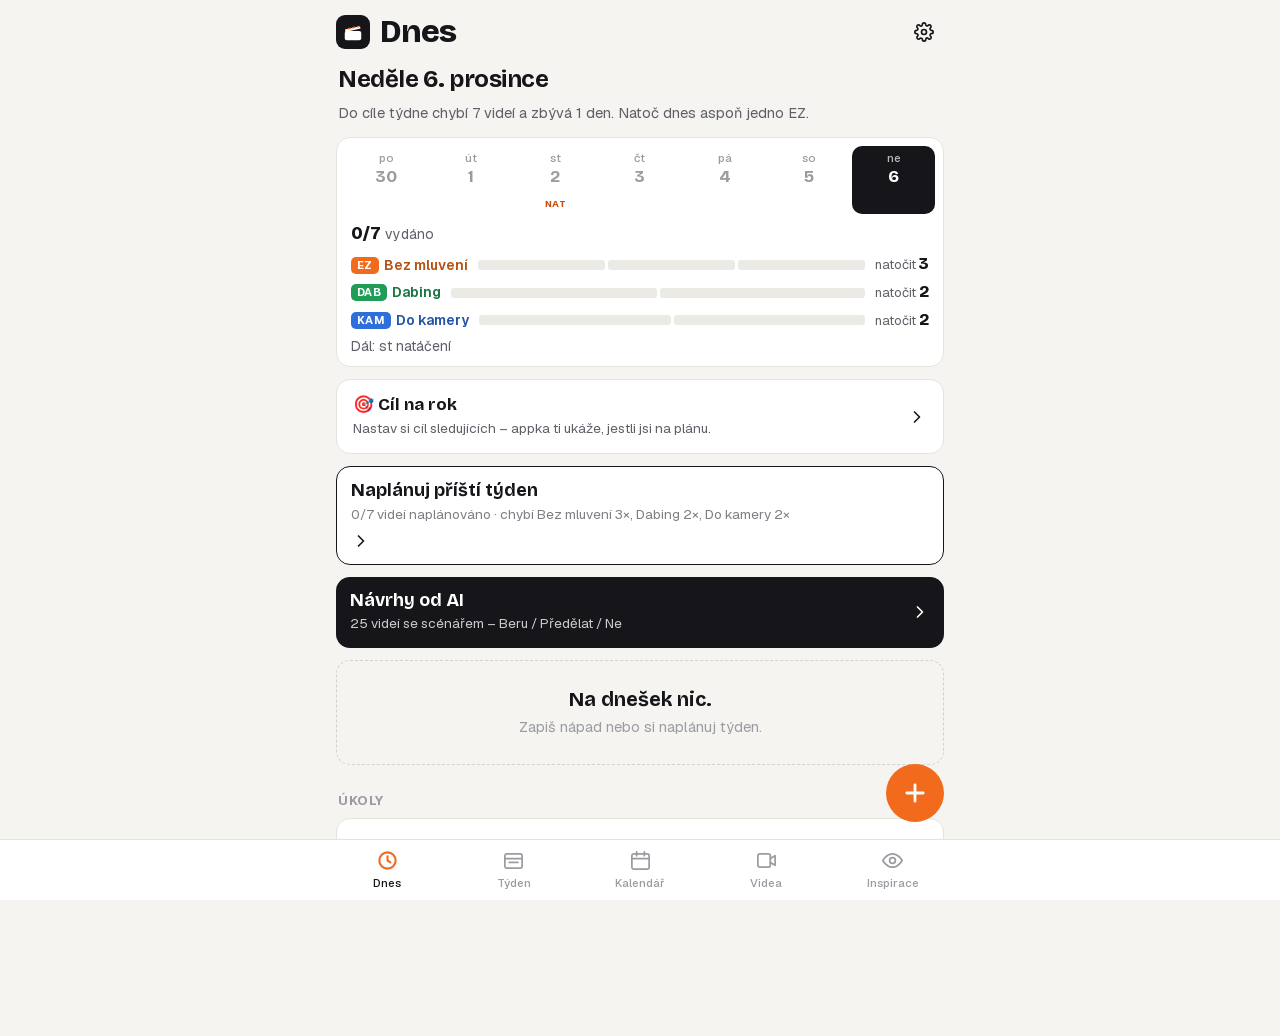
==== commit 5f917b07: "Studio 5.8: cíl sledujících na Dnes – tento týden, do konce měsíce, plán po měsících Co-Authored-By:" ====
--- a/studio/index.html
+++ b/studio/index.html
@@ -229,7 +229,13 @@
 .vtabs button b{font-weight:700;color:var(--tx3)}.vtabs button.on{background:var(--ink);color:#fff;border-color:var(--ink)}.vtabs button.on b{color:#fff;opacity:.7}
 .row.vid .btn.sm{flex:none;align-self:center;margin-left:8px}
 .fstock{display:block;font-size:12.5px;font-weight:500;color:var(--tx3);margin-top:2px}
-.strz{background:#F3EEFC}.strz b{color:#5B3BB0}
+.evtips .rt small{white-space:normal}
+.strz{background:#F3EEFC}
+.goalc{display:flex;width:100%;text-align:left;padding:14px 16px;border-radius:var(--r);background:var(--surf);border:1px solid var(--line);margin:0 0 12px;align-items:center}
+.goalc>span{flex:1;display:block}.goalc b{display:block;font:700 17px/1.3 var(--fd)}.goalc small{display:block;font-size:13.5px;color:var(--tx2);margin-top:3px}
+.goalc.ok small{color:#16794A}.goalc.behind small{color:#C2410C}.goalc u{text-decoration:underline}
+.gbar{display:block;position:relative;height:8px;border-radius:99px;background:var(--sunk);margin-top:10px}
+.gbar>i{display:block;height:100%;border-radius:99px;background:var(--acc,#F26A1B)}.gbar em{position:absolute;top:-3px;width:2px;height:14px;background:var(--ink);opacity:.5}.strz b{color:#5B3BB0}
 .c.k-term{background:var(--ink);color:#fff}
 .c.dn{opacity:.45;text-decoration:line-through}
 .more{font-size:10.5px;color:var(--tx3);padding-left:4px}
@@ -772,7 +778,7 @@
     cat: '', part: '', shots: [], r48: emptyRes(), r7: emptyRes(), chapters: [], thumb: '', thumbRef: '', cap: '', drive: '', chk: {}, note: '', created: t, updated: t };
 }
 function blank() {
-  return { v: 5, ideas: [], tasks: [], terms: [], channels: [], insp: [], pillars: [], schedule: [], cats: [], days: [], slots: [], fmts: [], bank: [], aiDec: [], places: null, weekPlan: null, shootWd: [2], myF: 0, lists: null, fmtHidden: [], style: '', setU: 0, deleted: {},
+  return { v: 5, ideas: [], tasks: [], terms: [], channels: [], insp: [], pillars: [], schedule: [], cats: [], days: [], slots: [], fmts: [], bank: [], aiDec: [], places: null, weekPlan: null, shootWd: [2], myF: 0, goal: null, fHist: [], lists: null, fmtHidden: [], style: '', setU: 0, deleted: {},
     reviews: [], events: [], series: [], hooks: [] };
 }
 const DEF_EVENTS = ['Nový rok – předsevzetí', 'Valentýn', 'Začátek léta', 'Prázdniny', 'Zpátky do rutiny', 'Halloween', 'Mikuláš', 'Vánoce', 'Silvestr'];
@@ -838,7 +844,7 @@
   o.slots = o.slots.map(s => ({ fmt: '', cat: '', ...s }));
   o.ideas.forEach(i => { if (!PARTS[i.part]) i.part = ''; });
   if (!Array.isArray(o.fmtHidden)) o.fmtHidden = [];
-  o.myF = parseNum(o.myF);
+  o.myF = parseNum(o.myF); if (!Array.isArray(o.fHist)) o.fHist = []; if (o.goal && typeof o.goal !== 'object') o.goal = null;
   o.deleted = o.deleted || {};
   // akce ze Studia 4 → termíny v kalendáři (kromě běžných svátků)
   o.events.forEach(e => {
@@ -1144,6 +1150,7 @@
       ${catBars(ws)}
       ${ahead.length ? `<div class="wline ahead">Dál: ${ahead.join(' · ')}</div>` : ''}</div>
     ${term ? `<div class="term"><b>${esc(term.title)}</b><span>${inDays(term.date)}</span></div>` : ''}
+    ${goalHTML()}
     ${dayBanner(t, shootN, weekend, nx)}
     ${(() => { const ps = pendingShots(); if (!ps.length) return ''; const by = {}; ps.forEach(x => { const k = x.s.place || 'bez místa'; by[k] = (by[k] || 0) + 1; });
       return `<button class="natocit" id="natocit"><span><b>Natočit</b><small>${ps.length} ${plural(ps.length, 'záběr', 'záběry', 'záběrů')} · ${Object.entries(by).map(([k, n]) => esc(k) + ' ' + n).join(' · ')}</small></span>${I.r}</button>`; })()}
@@ -1156,6 +1163,7 @@
     <div class="list">${tasks.map(taskRow).join('')}<div class="row add"><input id="tnew" placeholder="Nový úkol…" autocomplete="off" enterkeyhint="done"></div></div>`;
   bindActs(); bindTasks();
   const nt = $('#natocit'); if (nt) nt.onclick = () => shootListSheet();
+  const gc = $('#goalc'); if (gc) gc.onclick = () => goalSheet();
   const sz = $('#strizna'); if (sz) sz.onclick = () => { ui.vmode = 'short'; ui.vfmt = ''; ui.vq = ''; ui.vst = 'edit'; keepUi(); go('vids'); };
   const ab_ = $('#aibtn'); if (ab_) ab_.onclick = () => { ui.pil = 'ai'; go('insp'); };
   bindDaily(t);
@@ -1639,7 +1647,7 @@
   });
   bindPlan($('.daypanel'));
   $$('[data-rt]').forEach(b => b.onclick = () => { gone(b.dataset.rt); db.terms = db.terms.filter(z => z.id !== b.dataset.rt); save(true); render(); });
-  $$('[data-evo]').forEach(b => b.onclick = e => { e.stopPropagation(); eventSheet(b.dataset.evo); });
+  $$('[data-evo]').forEach(b => b.onclick = e => { e.stopPropagation(); eventSheet(b.dataset.evo); }); bindEventTips();
   $$('[data-rp],[data-rs],[data-re]').forEach(b => b.onclick = e => { e.stopPropagation(); const i = byId(b.dataset.rp || b.dataset.rs || b.dataset.re); if (b.dataset.rp) { i.date = ''; i.part = ''; } else if (b.dataset.re) i.edit = ''; else i.shoot = ''; touchV(i); save(true); render(); });
   $$('[data-add]').forEach(b => b.onclick = () => b.dataset.add === 'term' ? termSheet(sel) : assignSheet(sel, b.dataset.add));
   const cs = $('#calshoot'); if (cs) cs.onclick = () => shootMode(sel);
@@ -2717,7 +2725,21 @@
   return `<h2>📅 Události <span class="cnt">${l.length}</span></h2>${l.length ? `<div class="list">${l.map(x => {
     const v = db.ideas.filter(i => i.term === x.id), rd = v.filter(i => ['ready', 'done'].includes(vtab(i))).length;
     return row(`<b>${esc(x.title)}</b>`, `${whenEv(x.date)} · ${v.length ? `${v.length} ${plural(v.length, 'video', 'videa', 'videí')}, hotová ${rd}` : 'zatím žádné video'}`, `<button class="btn sm" data-evo="${x.id}">Videa</button>`);
-  }).join('')}</div>` : '<p class="muted">Žádná událost. U dne dej „+ Událost“ (závody, Black Friday, Vánoce, spolupráce…) a připrav na ni videa.</p>'}`;
+  }).join('')}</div>` : '<p class="muted">Žádná událost. U dne dej „+ Událost“ (závody, Black Friday, Vánoce, spolupráce…) a připrav na ni videa.</p>'}${eventTipsHTML()}`;
+}
+// tipy na události od Clauda (navrhy.json → events): + Přidat zapíše událost i nápady na videa k ní
+const eventTips = () => { const t = today(); return (aiData && Array.isArray(aiData.events) ? aiData.events : []).filter(e => e.date >= t && !db.terms.some(x => x.date === e.date && tkey(x.title) === tkey(e.title))); };
+function eventTipsHTML() {
+  const l = eventTips(); if (!l.length) return '';
+  return `<h2>💡 Tipy na události <span class="cnt">${l.length}</span></h2><div class="list evtips">${l.map(e => row(`<b>${esc(e.title)}</b>`, `${whenEv(e.date)}${e.prep ? ' · ' + esc(e.prep) : ''}${e.why ? '<br>' + esc(e.why) : ''}${(e.ideas || []).length ? '<br>🎬 ' + e.ideas.map(esc).join(' · ') : ''}`, `<button class="btn sm" data-evadd="${esc(e.date + '|' + e.title)}">+ Přidat</button>`)).join('')}</div>`;
+}
+function bindEventTips() {
+  $$('[data-evadd]').forEach(b => b.onclick = e => {
+    e.stopPropagation(); const x = eventTips().find(z => z.date + '|' + z.title === b.dataset.evadd); if (!x) return;
+    const id = uid(); db.terms.push({ id, title: x.title, date: x.date, updated: Date.now() });
+    (x.ideas || []).forEach(t => { const v = newVideo(String(t).slice(0, 140)); v.term = id; v.note = x.why ? 'Na událost: ' + x.title + '. ' + x.why : ''; db.ideas.unshift(v); });
+    save(true); render(); toast('Přidáno do kalendáře ✓'); eventSheet(id);
+  });
 }
 function eventSheet(id) {
   const x = db.terms.find(z => z.id === id); if (!x) return;
@@ -2730,6 +2752,50 @@
     $('#evn', m).onkeydown = e => { if (e.key !== 'Enter') return; const it = quickAdd(e.target.value); if (!it) return; it.term = id; touchV(it); save(true); re(); };
     $$('[data-evp]', m).forEach(r => r.onclick = () => { const i = byId(r.dataset.evp); i.term = id; touchV(i); save(true); re(); });
     $$('[data-evx]', m).forEach(b => b.onclick = e => { e.stopPropagation(); const i = byId(b.dataset.evx); i.term = ''; touchV(i); save(true); re(); });
+  });
+}
+
+const gN = n => Math.round(n).toLocaleString('cs-CZ');
+// ================= CÍL: sledující (10k za rok) =================
+// křivka plánu: růst ze začátku pomalejší, pak rychlejší (milníky 2k / 3,5k / 5k / 7,5k / 10k při startu 1k)
+const GCURVE = [[0, 0], [2 / 12, 0.111], [4 / 12, 0.278], [6 / 12, 0.444], [9 / 12, 0.722], [1, 1]];
+function goalPlan(d) {
+  const g = db.goal; if (!g) return 0;
+  const span = daysTo(g.until) - daysTo(g.from), t = Math.max(0, Math.min(1, (daysTo(d) - daysTo(g.from)) / span));
+  let k = 1; while (k < GCURVE.length - 1 && GCURVE[k][0] < t) k++;
+  const [t0, f0] = GCURVE[k - 1], [t1, f1] = GCURVE[k];
+  return Math.round(g.start + (g.n - g.start) * (f0 + (f1 - f0) * (t - t0) / (t1 - t0)));
+}
+const goalMs = () => { const g = db.goal; if (!g) return []; const span = daysTo(g.until) - daysTo(g.from);
+  return [...Array(12)].map((_, k) => { const d = addDays(g.from, Math.round(span * (k + 1) / 12)); return { d, n: Math.round(goalPlan(d) / 50) * 50 }; }); };
+function goalHTML() {
+  const g = db.goal;
+  if (!g) return `<button class="goalc" id="goalc"><span><b>🎯 Cíl na rok</b><small>Nastav si cíl sledujících – appka ti ukáže, jestli jsi na plánu.</small></span>${I.r}</button>`;
+  const now = db.myF || g.start, t = today(), plan = goalPlan(t), pct = Math.max(2, Math.min(100, (now - g.start) / (g.n - g.start) * 100)),
+    ppct = Math.min(100, (plan - g.start) / (g.n - g.start) * 100), last = db.fHist[db.fHist.length - 1], old = last ? -daysTo(last.d) : 99,
+    nx = goalMs().find(m => m.d > t), ok = now >= plan;
+  const wk = Math.max(1, goalPlan(addDays(t, 7)) - goalPlan(t));
+  return `<button class="goalc ${ok ? 'ok' : 'behind'}" id="goalc"><span><b>🎯 ${nx ? `Do ${fmtDate(nx.d)}: ${gN(nx.n)} na IG` : gN(g.n) + ' na IG'} · máš ${gN(now)}</b>
+    <small>Tento týden +${gN(wk)} · ${ok ? `✓ na plánu${now > plan ? ' (+' + gN(now - plan) + ')' : ''}` : `do plánu chybí ${gN(plan - now)}`}${old >= 7 ? ' · <u>zapiš čísla</u>' : ''} · rok ${gN(g.n)}</small>
+    <i class="gbar"><i style="width:${pct}%"></i><em style="left:${ppct}%"></em></i></span></button>`;
+}
+function goalSheet() {
+  const g = db.goal;
+  openModal(`<h3>🎯 ${g ? 'Cíl ' + gN(g.n) + ' sledujících' : 'Cíl na rok'}</h3>
+    <label class="l">Kolik máš teď sledujících na Instagramu</label><input id="gnow" inputmode="decimal" value="${db.myF || ''}" placeholder="Např. 1 000">
+    ${g ? '' : `<label class="l">Cíl</label><input id="gn" inputmode="decimal" value="10 000"><label class="l">Do kdy</label><input id="gu" type="date" value="${addDays(today(), 365)}">`}
+    <button class="btn pri full big" id="gok" style="margin-top:12px">Uložit</button>
+    ${g ? `<label class="l">Po měsících</label><div class="list">${goalMs().map(m => row(`<b>${gN(m.n)}</b>`, fmtDate(m.d) + (m.d <= today() ? (db.myF >= m.n ? ' · ✓ splněno' : ' · nesplněno') : ''))).join('')}</div>
+      ${db.fHist.length ? `<label class="l">Historie</label><p class="muted">${db.fHist.slice(-8).reverse().map(h => fmtDate(h.d) + ': ' + gN(h.n)).join(' · ')}</p>` : ''}
+      <button class="btn quiet full danger" id="gdel">Zrušit cíl</button>` : ''}`, m => {
+    $('#gok', m).onclick = () => {
+      const n = parseNum($('#gnow', m).value); if (!n) return toast('Zadej počet sledujících');
+      db.myF = n; const t = today(); db.fHist = [...db.fHist.filter(h => h.d !== t), { d: t, n }];
+      if (!db.goal) db.goal = { n: parseNum($('#gn', m).value) || 10000, start: n, from: t, until: $('#gu', m).value || addDays(t, 365) };
+      db.setU = Date.now(); save(true); closeModal(); render(); toast('Uloženo ✓');
+    };
+    const x = $('#gdel', m); if (x) x.onclick = () => { if (!confirm('Zrušit cíl?')) return; db.goal = null; db.setU = Date.now(); save(true); closeModal(); render(); };
+    setTimeout(() => { const el = $('#gnow', m); el && el.focus(); }, 60);
   });
 }
 // ================= SYNCHRONIZACE (soukromý gist na GitHubu) =================
@@ -2773,7 +2839,7 @@
     ideas: mg(a.ideas, b.ideas).sort(byIdDesc), insp: mg(a.insp, b.insp).sort(byIdDesc),
     tasks: mg(a.tasks, b.tasks).sort(asc), terms: mg(a.terms, b.terms).sort(asc), channels: mg(a.channels, b.channels).sort(asc), pillars: mg(a.pillars, b.pillars).sort(asc), cats: mg(a.cats, b.cats).sort(asc), days: mg(a.days, b.days).sort(asc), slots: mg(a.slots, b.slots).sort(asc), fmts: mg(a.fmts, b.fmts).sort(asc), bank: mg(a.bank, b.bank).sort(asc), aiDec: mg(a.aiDec, b.aiDec).sort(asc), schedule: mg(a.schedule, b.schedule).sort(asc),
     reviews: mg(a.reviews, b.reviews).sort(asc), events: mg(a.events, b.events).sort(asc), series: mg(a.series, b.series).sort(asc), hooks: mg(a.hooks, b.hooks).sort(byIdDesc),
-    style: st.style || '', shootWd: st.shootWd, weekPlan: st.weekPlan || null, myF: st.myF || 0, lists: st.lists || null, places: st.places || null, fmtHidden: st.fmtHidden || [], setU: st.setU || 0, deleted: del });
+    style: st.style || '', shootWd: st.shootWd, weekPlan: st.weekPlan || null, myF: st.myF || 0, goal: st.goal || null, fHist: st.fHist || [], lists: st.lists || null, places: st.places || null, fmtHidden: st.fmtHidden || [], setU: st.setU || 0, deleted: del });
 }
 const typing = () => { const el = document.activeElement; return el && /INPUT|TEXTAREA|SELECT/.test(el.tagName) && el.closest('#view, #modal'); };
 async function syncNow() {
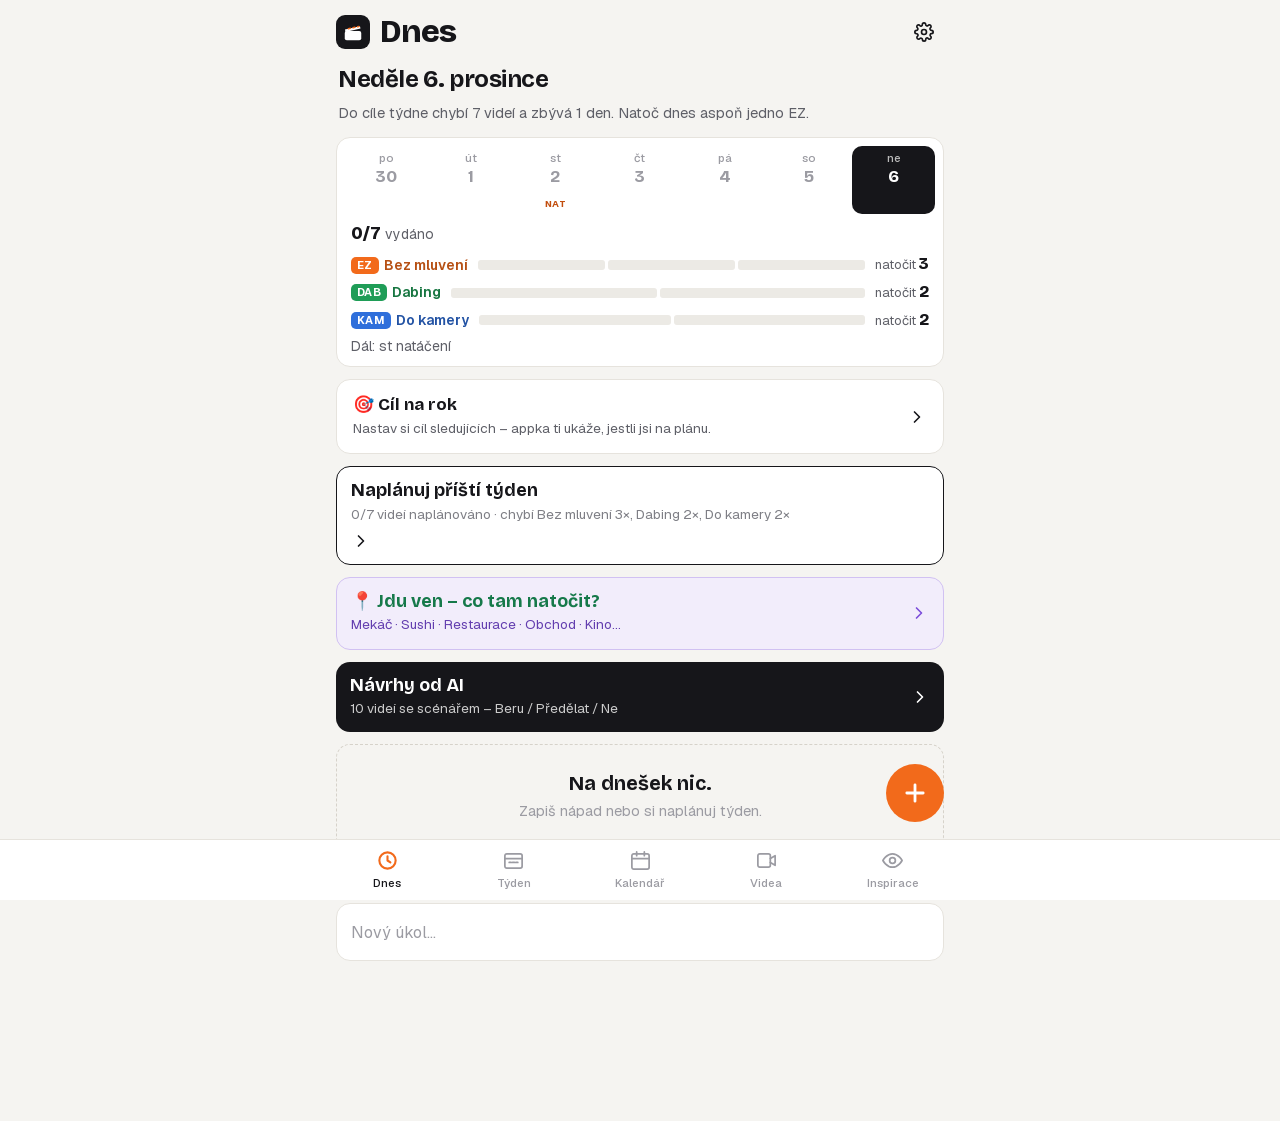
==== commit 2fe5510a: "Studio 5.9: Dnes ve složkách, po odškrtnutí zůstaneš na místě, Natočit jen záběry mimo studio, Jdu v" ====
--- a/studio/index.html
+++ b/studio/index.html
@@ -231,6 +231,18 @@
 .fstock{display:block;font-size:12.5px;font-weight:500;color:var(--tx3);margin-top:2px}
 .evtips .rt small{white-space:normal}
 .strz{background:#F3EEFC}
+details.dgrp{background:var(--surf);border:1px solid var(--line);border-radius:var(--r);margin:0 0 10px;padding:0 14px}
+details.dgrp>summary{list-style:none;display:flex;align-items:center;gap:10px;padding:13px 0;cursor:pointer}
+details.dgrp>summary::-webkit-details-marker{display:none}
+details.dgrp>summary>span{flex:1;min-width:0}details.dgrp>summary b{display:block;font:700 16px/1.3 var(--fd)}
+details.dgrp>summary b em{font-style:normal;color:var(--tx3);font-weight:700;margin-left:4px}
+details.dgrp>summary small{display:block;color:var(--tx3);font-size:13px;margin-top:2px;white-space:nowrap;overflow:hidden;text-overflow:ellipsis}
+details.dgrp .chev{font-style:normal;font-size:22px;color:var(--tx3);transition:transform .15s}details.dgrp[open] .chev{transform:rotate(90deg)}
+details.dgrp>.list{margin:0 -14px 0;border-radius:0;border-left:0;border-right:0;border-bottom:0}
+details.dgrp[open]{padding-bottom:0}
+details.daily{background:#FFF4EC;border-color:#FAD9C2}details.daily>p{margin:0 0 10px;color:var(--tx2)}details.daily .btnrow{padding-bottom:12px}
+details.daily small{color:#C2410C;font-weight:700;letter-spacing:.03em;text-transform:uppercase;font-size:11.5px}
+.spotb{background:#EEF6F1}.spotb b{color:#16794A}
 .goalc{display:flex;width:100%;text-align:left;padding:14px 16px;border-radius:var(--r);background:var(--surf);border:1px solid var(--line);margin:0 0 12px;align-items:center}
 .goalc>span{flex:1;display:block}.goalc b{display:block;font:700 17px/1.3 var(--fd)}.goalc small{display:block;font-size:13.5px;color:var(--tx2);margin-top:3px}
 .goalc.ok small{color:#16794A}.goalc.behind small{color:#C2410C}.goalc u{text-decoration:underline}
@@ -1037,12 +1049,15 @@
   $('#vtitle').textContent = TITLES[v];
   render(); scrollTo(0, 0);
 }
+let lastRV = '';
 function render() {
+  const keepY = view === lastRV ? scrollY : null; lastRV = view;
   document.body.classList.toggle('wide', view === 'cal');
   $('#topx').innerHTML = view === 'set' ? `<button class="ico" id="setx" aria-label="Zavřít">${I.x}</button>` : `<button class="ico" id="gear" aria-label="Nastavení">${I.gear}</button>`;
   const g = $('#gear'); if (g) g.onclick = () => go('set');
   const sx = $('#setx'); if (sx) sx.onclick = () => go(prevView);
   ({ today: renderToday, week: renderWeek, cal: renderCal, vids: renderVids, insp: renderInsp, set: renderSet })[view]();
+  if (keepY) requestAnimationFrame(() => scrollTo(0, Math.min(keepY, document.documentElement.scrollHeight - innerHeight)));
   if (view !== 'set') { $('#view').insertAdjacentHTML('beforeend', `<button class="fab" id="fab" aria-label="Rychle zapsat">${I.plus}</button>`); $('#fab').onclick = () => captureSheet(view === 'vids' && ui.vmode === 'yt' ? { kind: 'long' } : {}); }
 }
 document.addEventListener('click', e => {
@@ -1155,15 +1170,17 @@
     ${(() => { const ps = pendingShots(); if (!ps.length) return ''; const by = {}; ps.forEach(x => { const k = x.s.place || 'bez místa'; by[k] = (by[k] || 0) + 1; });
       return `<button class="natocit" id="natocit"><span><b>Natočit</b><small>${ps.length} ${plural(ps.length, 'záběr', 'záběry', 'záběrů')} · ${Object.entries(by).map(([k, n]) => esc(k) + ' ' + n).join(' · ')}</small></span>${I.r}</button>`; })()}
     ${dailyHTML(t)}
+    ${spotsBtnHTML()}
     ${strizHTML()}
     ${aiOpen().length ? `<button class="aibtn" id="aibtn"><span><b>Návrhy od AI</b><small>${videos(aiOpen().length)} se scénářem – Beru / Předělat / Ne</small></span>${I.r}</button>` : ''}
-    ${items.length ? `<div class="list">${items.map(itemRow).join('')}</div>`
+    ${items.length ? dnesGroups(items)
       : `<div class="calm"><b>Na dnešek nic.</b><span>Zapiš nápad nebo si naplánuj týden.</span></div>`}
     <h2>Úkoly</h2>
     <div class="list">${tasks.map(taskRow).join('')}<div class="row add"><input id="tnew" placeholder="Nový úkol…" autocomplete="off" enterkeyhint="done"></div></div>`;
-  bindActs(); bindTasks();
+  bindActs(); bindTasks(); bindGroups();
   const nt = $('#natocit'); if (nt) nt.onclick = () => shootListSheet();
   const gc = $('#goalc'); if (gc) gc.onclick = () => goalSheet();
+  const sp = $('#spotbtn'); if (sp) sp.onclick = () => spotsSheet();
   const sz = $('#strizna'); if (sz) sz.onclick = () => { ui.vmode = 'short'; ui.vfmt = ''; ui.vq = ''; ui.vst = 'edit'; keepUi(); go('vids'); };
   const ab_ = $('#aibtn'); if (ab_) ab_.onclick = () => { ui.pil = 'ai'; go('insp'); };
   bindDaily(t);
@@ -2357,7 +2374,7 @@
 // kategorie „do kamery“ – jen tam dává smysl záběr „Já“; dabing a bez mluvení jsou jen z B-rollu
 const talkCat = () => { const c = db.cats.find(c => c.id === 'c-odborne') || db.cats.find(c => (c.abbr || '').toUpperCase() === 'KAM'); return c ? c.id : ''; };
 const brollOnly = i => !!i.cat && i.cat !== talkCat();
-const pendingShots = () => db.ideas.filter(i => i.status !== 'done' && !i.recycle).flatMap(i => i.shots.filter(s => !s.done).map(s => ({ i, s })));
+const pendingShots = () => db.ideas.filter(i => i.status !== 'done' && !i.recycle).flatMap(i => i.shots.filter(s => !s.done && s.type !== 'me').map(s => ({ i, s })));
 function addPlace(after) {
   const p = (prompt('Nové místo natáčení') || '').trim(); if (!p) return;
   db.places = [...new Set([...places(), p])]; db.setU = Date.now(); save(true); ui.shPlace = p; (after || render)();
@@ -2610,6 +2627,7 @@
   if (!aiData) return '<div class="calm"><b>Návrhy přijdou v neděli.</b><span>Každou neděli ráno tu budou celá videa se scénářem a denní EZ nápady.</span></div>';
   const open = aiOpen(), done = aiData.ideas.filter(x => aiDec(x.id));
   return `<p class="muted" style="margin-top:0">Týden od ${fmtDate(aiData.week)} · Beru = video se scénářem do Videí a hned ho naplánuješ.</p>
+    ${dailyWeekHTML()}
     ${(() => { const card = x => aiCardHTML(x, ui.aiOpen === x.id), rw = open.filter(x => x.rework), wk = open.filter(x => !x.rework);
       if (!open.length) return '<div class="calm"><b>Všechno projité ✓</b><span>Další návrhy přijdou v neděli.</span></div>';
       return (rw.length ? `<h2>Na objednávku · k dopracování <span class="cnt">${rw.length}</span></h2>${rw.map(card).join('')}` : '')
@@ -2617,6 +2635,7 @@
     ${done.length ? `<h2>Rozhodnuto <span class="cnt">${done.length}</span></h2><div class="list">${done.map(x => { const d = aiDec(x.id); return row(`<b>${esc(x.title)}</b>`, { yes: 'Beru', no: 'Ne', redo: 'Předělat' }[d.dec] + (d.note ? ' · ' + esc(d.note) : ''), `<button class="btn sm quiet" data-aiu="${esc(x.id)}">Vrátit</button>`); }).join('')}</div>` : ''}`;
 }
 function bindAI(root = document) {
+  bindDailyWeek(root);
   $$('[data-ai]', root).forEach(card => {
     const x = aiData.ideas.find(z => z.id === card.dataset.ai);
     const o = $('[data-aiopen]', card); if (o) o.onclick = () => { ui.aiOpen = x.id; render(); };
@@ -2631,7 +2650,7 @@
 const aiDaily = d => aiData && Array.isArray(aiData.daily) ? aiData.daily.find(x => x.date === d) : null;
 function dailyHTML(t) {
   const x = aiDaily(t); if (!x || aiDec('d' + t)) return '';
-  return `<div class="daily"><small>Nápad na dnes · EZ</small><b>${esc(x.title)}</b>${x.how ? `<p>${esc(x.how)}</p>` : ''}<div class="btnrow"><button class="btn pri sm" id="dly">Natočím to dnes</button><button class="btn quiet sm" id="dln">Dnes ne</button></div></div>`;
+  return `<details class="daily dgrp" data-g="daily" ${(ui.dopen || {}).daily ? 'open' : ''}><summary><span><small>☀️ Nápad na dnes · EZ</small><b>${esc(x.title)}</b></span><i class="chev">›</i></summary>${x.how ? `<p>${esc(x.how)}</p>` : ''}<div class="btnrow"><button class="btn pri sm" id="dly">Natočím to dnes</button><button class="btn quiet sm" id="dln">Dnes ne</button></div></details>`;
 }
 function bindDaily(t) {
   const y = $('#dly'), n = $('#dln'); if (!y) return;
@@ -2796,6 +2815,63 @@
     };
     const x = $('#gdel', m); if (x) x.onclick = () => { if (!confirm('Zrušit cíl?')) return; db.goal = null; db.setU = Date.now(); save(true); closeModal(); render(); };
     setTimeout(() => { const el = $('#gnow', m); el && el.focus(); }, 60);
+  });
+}
+
+// ================= DNES VE SLOŽKÁCH =================
+const DG = [['late', '⚠️ Mělo vyjít', ['late']], ['lateShoot', '⚠️ Mělo se natočit', ['lateShoot']], ['slot', '🗓️ Chybí video v plánu', ['slot']],
+  ['pub', '📢 Vydat dnes', ['pub']], ['shoot', '🎥 Natočit dnes', ['shoot']], ['edit', '👨🏻‍🔧 Střižna dnes', ['dub', 'cut']],
+  ['write', '📄 Dopsat scénář', ['write']], ['nums', '📊 Zapsat čísla', ['n48', 'n7']]];
+function dnesGroups(items) {
+  const op = ui.dopen || {};
+  return DG.map(([g, name, ks]) => {
+    const l = items.filter(x => ks.includes(x.k)); if (!l.length) return '';
+    const prev = l.slice(0, 2).map(x => x.i ? x.i.title : slotLabel(x.s)).join(' · ') + (l.length > 2 ? ' …' : '');
+    return `<details class="dgrp" data-g="${g}" ${op[g] ? 'open' : ''}><summary><span><b>${name} <em>${l.length}</em></b><small>${esc(prev)}</small></span><i class="chev">›</i></summary>
+      ${g === 'late' && l.length > 1 ? `<div class="btnrow" style="margin:0 0 10px"><button class="btn sm" id="allpub">Všechno už vyšlo ✓</button></div>` : ''}
+      <div class="list">${l.map(itemRow).join('')}</div></details>`;
+  }).join('');
+}
+function bindGroups() {
+  $$('details.dgrp').forEach(d => d.addEventListener('toggle', () => { ui.dopen = { ...(ui.dopen || {}), [d.dataset.g]: d.open }; }));
+  const ap = $('#allpub'); if (ap) ap.onclick = () => {
+    const t = today(), l = db.ideas.filter(i => i.status !== 'done' && i.date && i.date < t);
+    l.forEach(i => setStatus(i, 'done')); save(true); render(); toast(`Vydáno ${l.length} ✓`);
+  };
+}
+// ================= DENNÍ NÁPADY NA CELÝ TÝDEN (složka v Návrzích AI) =================
+function dailyWeekHTML() {
+  const t = today(), l = (aiData && aiData.daily || []).filter(x => x.date >= addDays(t, -2) && !aiDec('d' + x.date));
+  if (!l.length) return '';
+  return `<details class="dgrp" data-g="dweek" ${(ui.dopen || {}).dweek ? 'open' : ''}><summary><span><b>☀️ Nápady na každý den <em>${l.length}</em></b><small>Krátká EZ videa na 15 minut – vyber si kterýkoli</small></span><i class="chev">›</i></summary>
+    <div class="list">${l.map(x => row(`<span class="lbl">${capFirst(relDate(x.date))}${x.place ? ' · ' + esc(x.place) : ''}</span><b>${esc(x.title)}</b>`, esc(x.how || ''), `<button class="btn sm pri" data-dwk="${x.date}">Natočím dnes</button>`)).join('')}</div></details>`;
+}
+function bindDailyWeek(root) {
+  $$('[data-dwk]', root).forEach(b => b.onclick = e => {
+    e.stopPropagation(); const x = (aiData.daily || []).find(z => z.date === b.dataset.dwk); if (!x) return;
+    const fmt = x.format && fmtDef(x.format) ? fmtDef(x.format).name : (fmtDef('EZ s textem') ? 'EZ s textem' : '');
+    const it = newVideo(x.title.slice(0, 140), fmt); it.cat = quietCat(); it.shoot = today(); it.note = x.how || ''; it.ai = 'd' + x.date;
+    if (x.place) it.shots.push({ id: uid(), text: x.how || x.title, type: 'broll', place: x.place, done: false });
+    db.ideas.unshift(it); setAiDec('d' + x.date, 'yes'); save(true); render(); toast('Natáčíš dnes ✓');
+  });
+}
+// ================= JDU VEN – CO TAM NATOČIT =================
+const spots = () => (aiData && aiData.spots && typeof aiData.spots === 'object') ? aiData.spots : {};
+const spotsBtnHTML = () => Object.keys(spots()).length ? `<button class="natocit spotb" id="spotbtn"><span><b>📍 Jdu ven – co tam natočit?</b><small>${Object.keys(spots()).slice(0, 5).map(esc).join(' · ')}…</small></span>${I.r}</button>` : '';
+function spotsSheet(sel) {
+  const sp = spots(), keys = Object.keys(sp); sel = sel && sp[sel] ? sel : keys[0];
+  const l = sp[sel] || [];
+  openModal(`<h3>📍 Kde budeš?</h3>
+    <div class="fchips wrapc">${keys.map(k => `<button data-spk="${esc(k)}" class="${k === sel ? 'on' : ''}">${esc(k)}</button>`).join('')}</div>
+    <div class="list" style="margin-top:12px">${l.map((x, n) => row(`<b>${esc(x.title)}</b>`, esc(x.how || '') + (x.format ? ' · ' + esc(x.format) : ''), `<button class="btn sm pri" data-spn="${n}">Natočím</button>`)).join('')}</div>
+    <p class="muted" style="margin-top:12px">Jdeš jinam? Napiš Claudovi do chatu „jdu do …“ a pošle ti nápady na míru.</p>`, m => {
+    $$('[data-spk]', m).forEach(b => b.onclick = () => spotsSheet(b.dataset.spk));
+    $$('[data-spn]', m).forEach(b => b.onclick = () => {
+      const x = l[+b.dataset.spn]; const fmt = x.format && fmtDef(x.format) ? fmtDef(x.format).name : (x.format ? addFmt(x.format, aiCatId(x.category)).name : '');
+      const it = newVideo(String(x.title).slice(0, 140), fmt); it.cat = aiCatId(x.category) || (fmt && fmtCat(fmt)) || quietCat(); it.shoot = today(); it.note = (x.how ? 'Jak: ' + x.how : '') + (sel ? '\n\nMísto: ' + sel : '');
+      it.shots.push({ id: uid(), text: x.how || x.title, type: aiCatId(x.category) === talkCat() ? 'me' : 'broll', place: sel, done: false });
+      db.ideas.unshift(it); save(true); b.textContent = '✓ Přidáno'; b.disabled = true; toast('Ve Videích – natáčíš dnes ✓');
+    });
   });
 }
 // ================= SYNCHRONIZACE (soukromý gist na GitHubu) =================
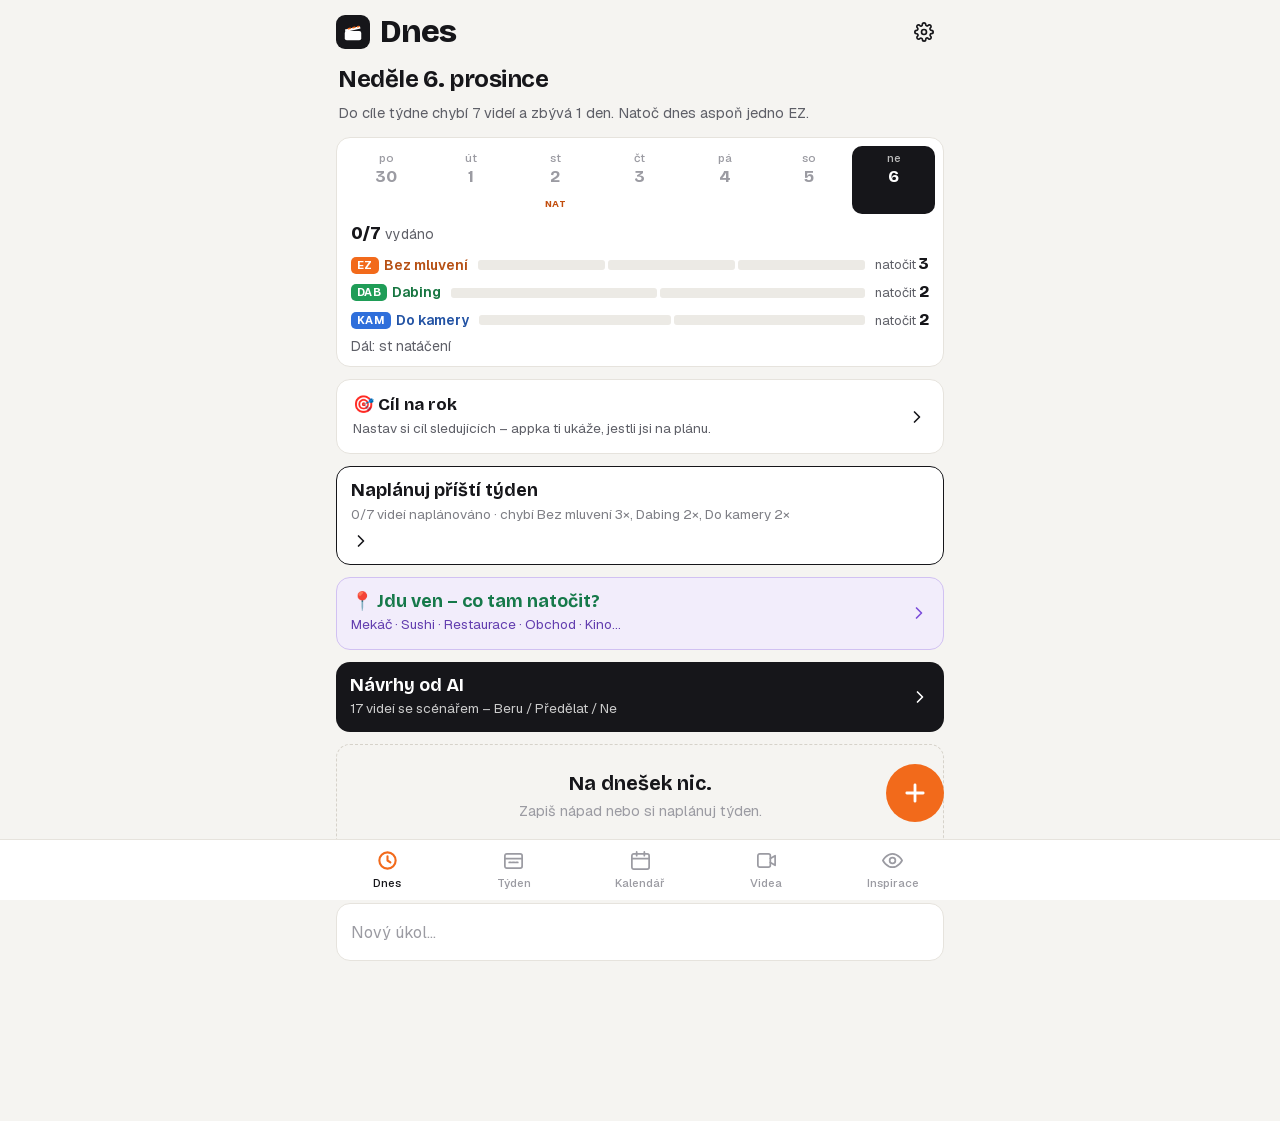
==== commit a48e679d: "Studio: návrhy na objednávku (legendy, rychlovky, head talky) + podpora dlouhých videí v návrzích od" ====
--- a/studio/index.html
+++ b/studio/index.html
@@ -2604,6 +2604,11 @@
   it.sc.body = (Array.isArray(x.body) ? x.body : []).map(b => typeof b === 'string' ? { say: b } : b).map(b => ({ id: uid(), say: b.say || '', see: b.see || '' }));
   it.sc.end = { say: (x.end && x.end.say !== undefined ? x.end.say : x.end) || '', see: (x.end && x.end.see) || '' };
   it.cta = x.cta || it.cta || ''; it.cap = x.caption || it.cap || '';
+  if (x.kind === 'long') { // dlouhé video na YouTube: kapitoly + miniatura
+    it.kind = 'long';
+    if (Array.isArray(x.chapters) && x.chapters.length) it.chapters = x.chapters.map(c => ({ id: uid(), t: c.t || 'Kapitola', txt: c.txt || '' }));
+    if (x.thumb) it.thumb = x.thumb;
+  }
   it.shots = [...(it.shots || []), ...(Array.isArray(x.shots) ? x.shots : []).map(s => ({ id: uid(), text: s.text || String(s), type: s.type === 'me' ? 'me' : 'broll', place: s.place || '', done: false }))];
   const add = [redo ? 'Předělat: ' + redo : '', x.how ? 'Jak natočit: ' + x.how : '', x.why ? 'Proč: ' + x.why : '', x.src ? 'Zdroje (ověř si): ' + x.src : ''].filter(Boolean).join('\n\n');
   it.note = [add, it.note].filter(Boolean).join('\n\n');
@@ -2619,6 +2624,7 @@
     ${aiTarget(x) ? `<p class="aifor">Doplní se do tvého nápadu „${esc(aiTarget(x).title)}“</p>` : ''}
     <div class="aisc"><p><em>Hook</em>${esc(h.say || '')}</p>${h.see ? `<p><em>Vidět</em>${esc(h.see)}</p>` : ''}${h.txt ? `<p><em>Text</em>${esc(h.txt)}</p>` : ''}
       ${open ? `${x.how ? `<p><em>Jak</em>${esc(x.how)}</p>` : ''}${(x.body || []).map((b, n) => `<p><em>${n + 1}.</em>${esc(typeof b === 'string' ? b : b.say)}${b.see ? `<span>(${esc(b.see)})</span>` : ''}</p>`).join('')}
+        ${(x.chapters || []).map(c => `<p><em>${esc(c.t || 'Kapitola')}</em>${esc(String(c.txt || '').split('\n')[0].slice(0, 160))}…</p>`).join('')}
         ${x.end ? `<p><em>Konec</em>${esc(x.end.say !== undefined ? x.end.say : x.end)}</p>` : ''}${x.cta ? `<p><em>CTA</em>${esc(x.cta)}</p>` : ''}
         ${(x.shots || []).length ? `<p><em>Natočit</em>${x.shots.map(s => esc((s.text || s) + (s.place ? ' (' + s.place + ')' : ''))).join(' · ')}</p>` : ''}` : `<button class="btn quiet sm" data-aiopen>Celý scénář ▾</button>`}</div>
     <div class="btnrow"><button class="btn pri" data-aiy>Beru</button><button class="btn" data-air>Předělat</button><button class="btn quiet" data-ain>Ne</button></div></div>`;
